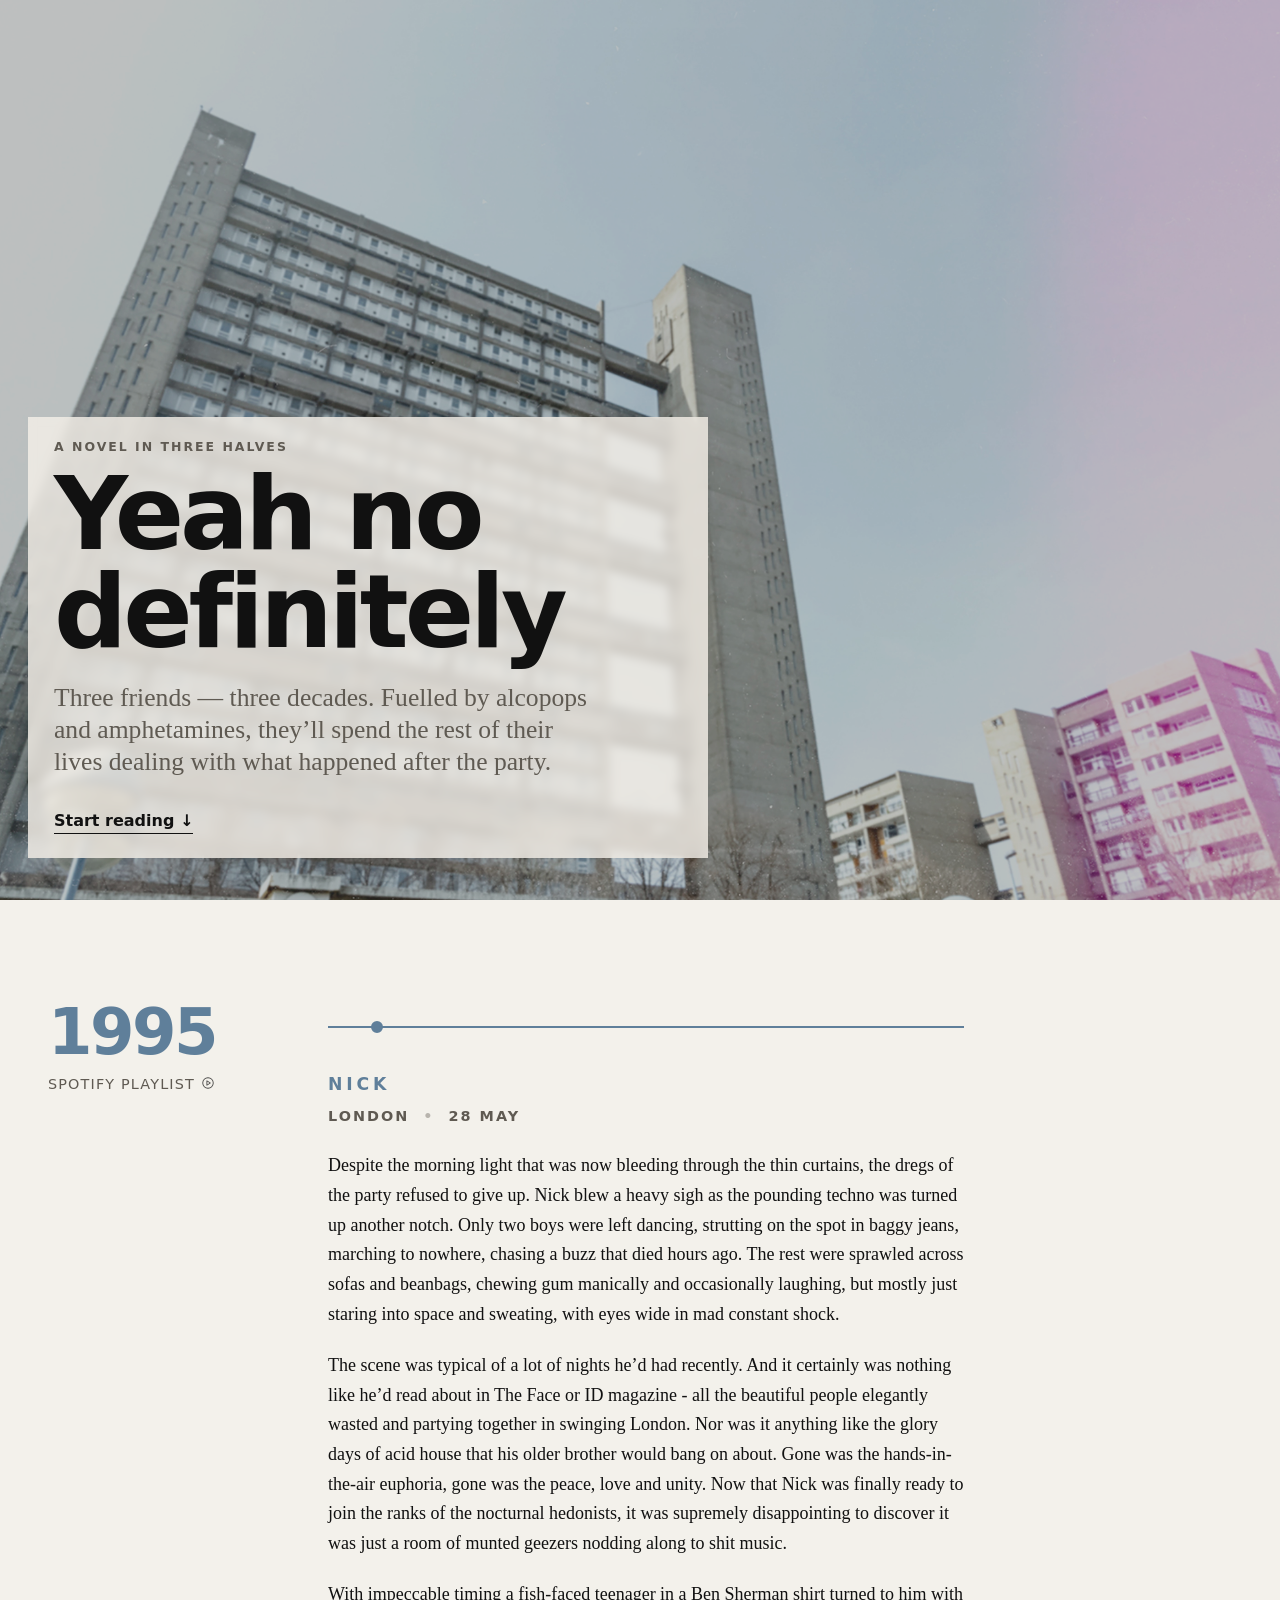
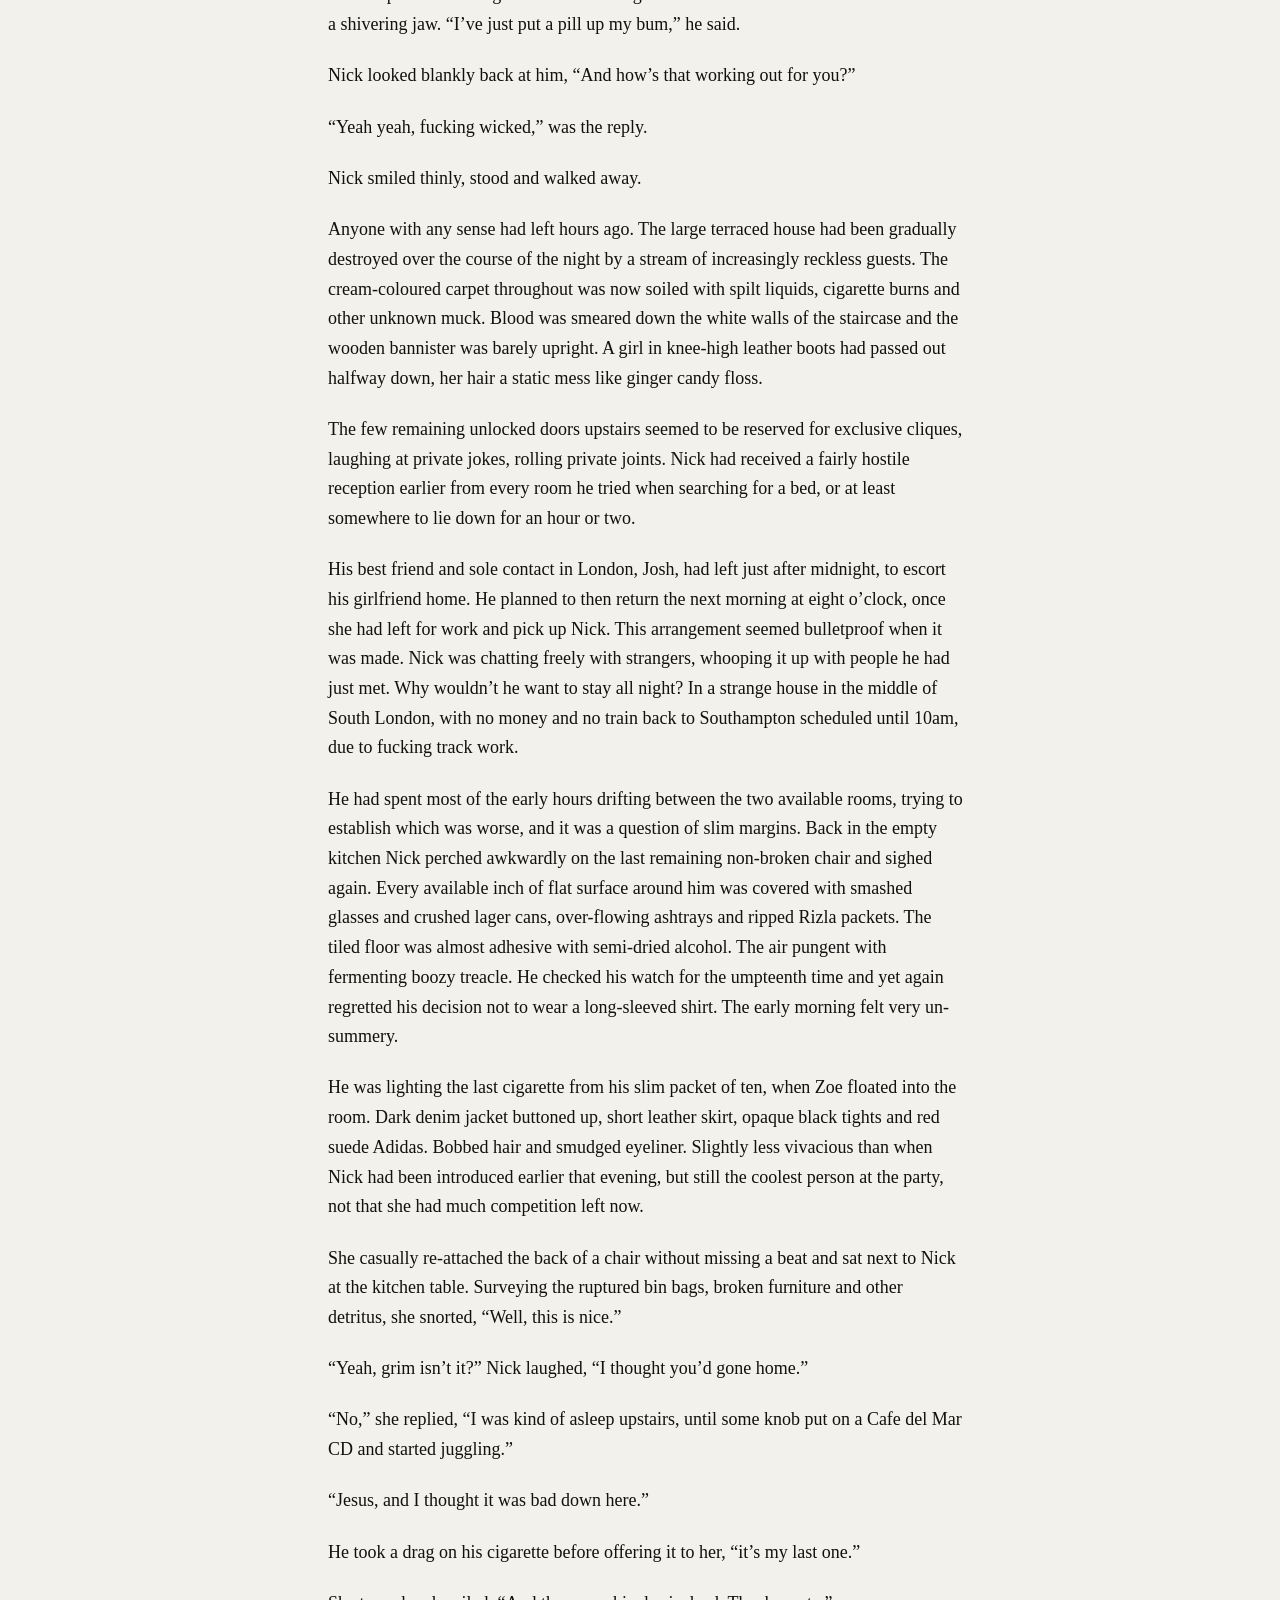
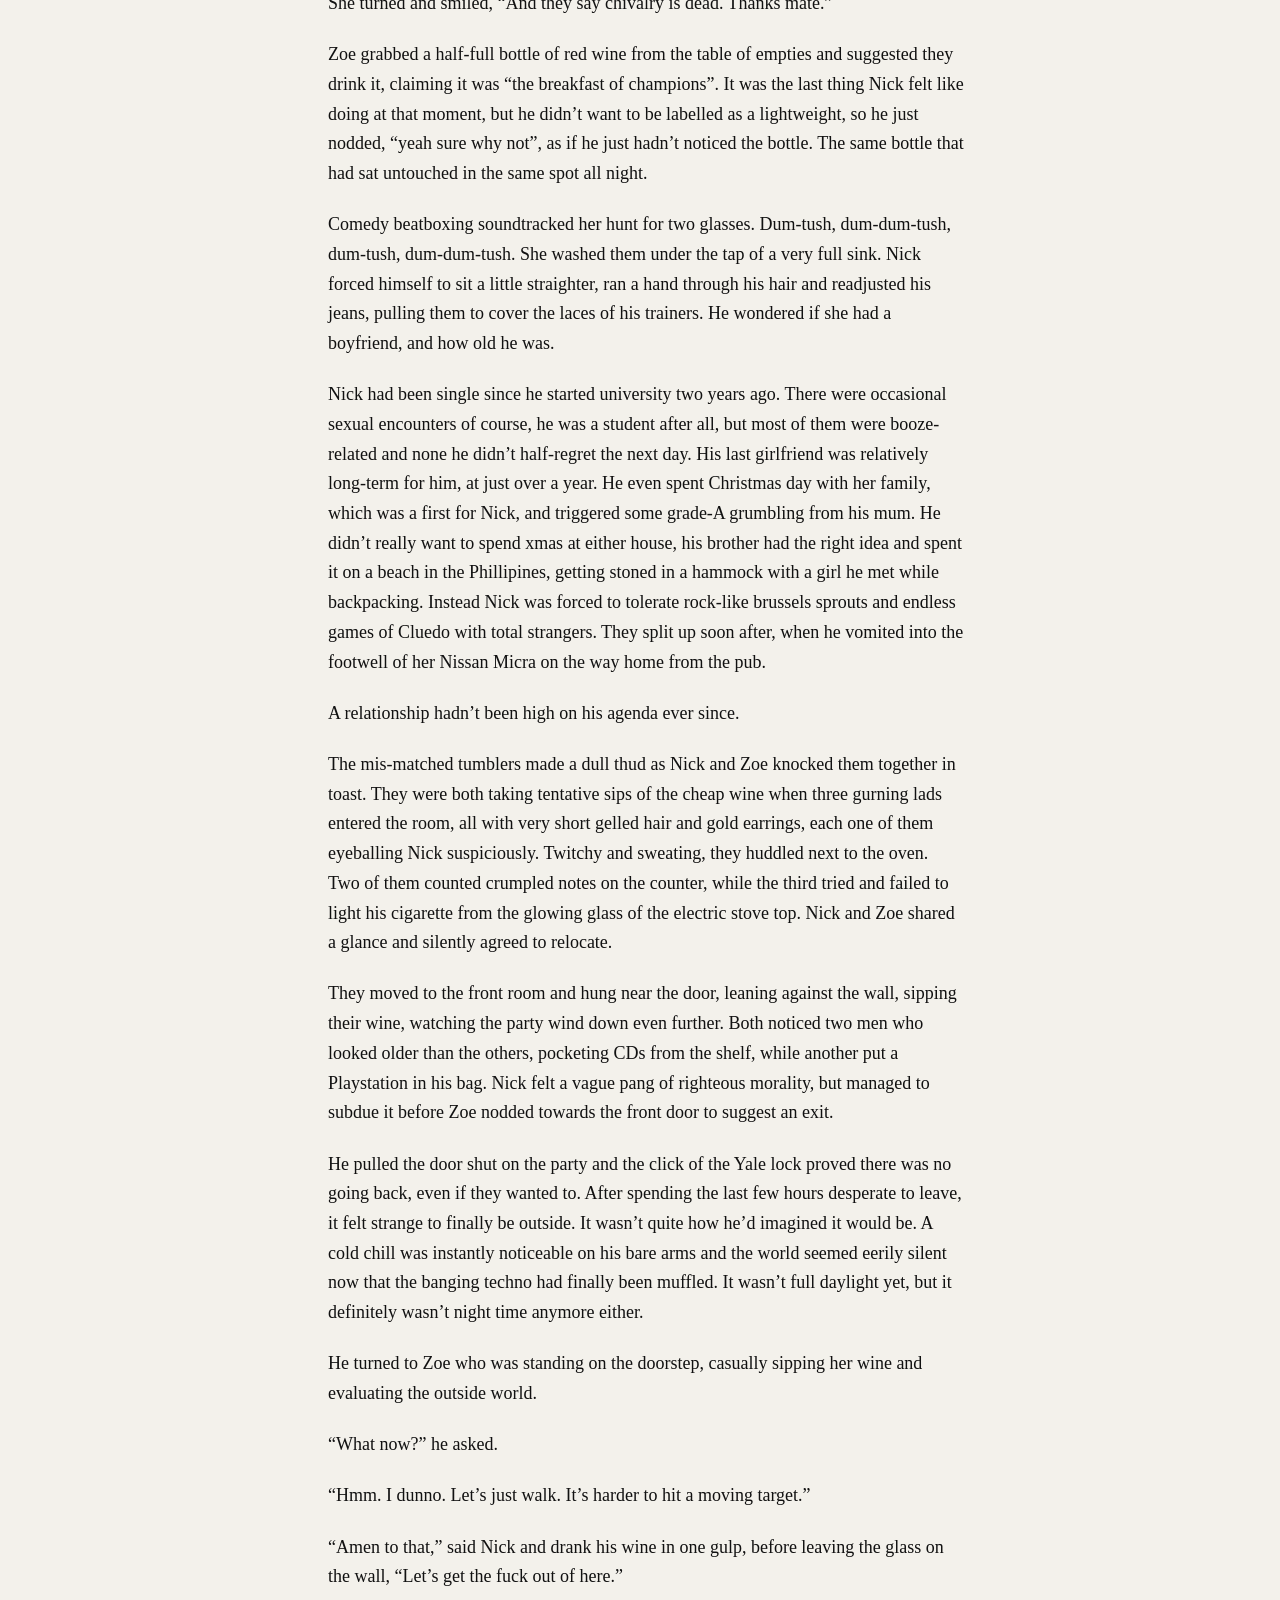
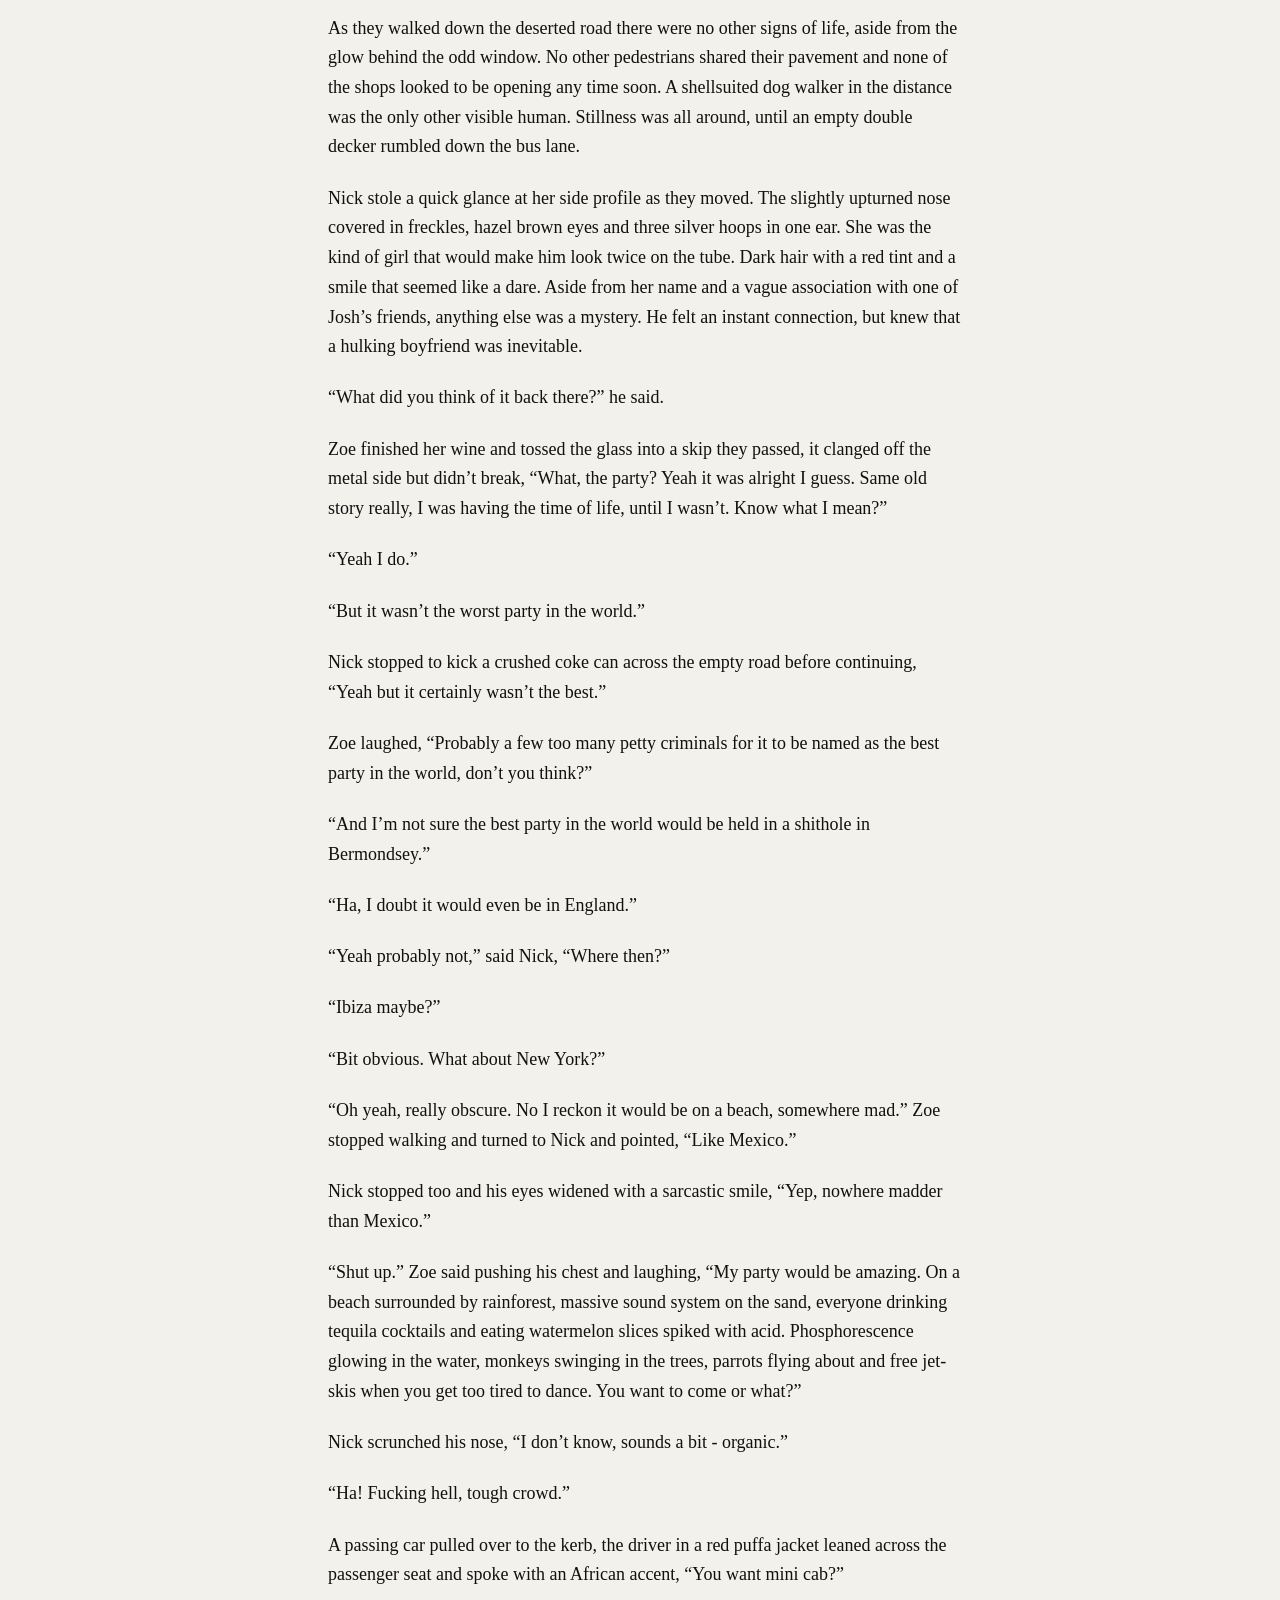
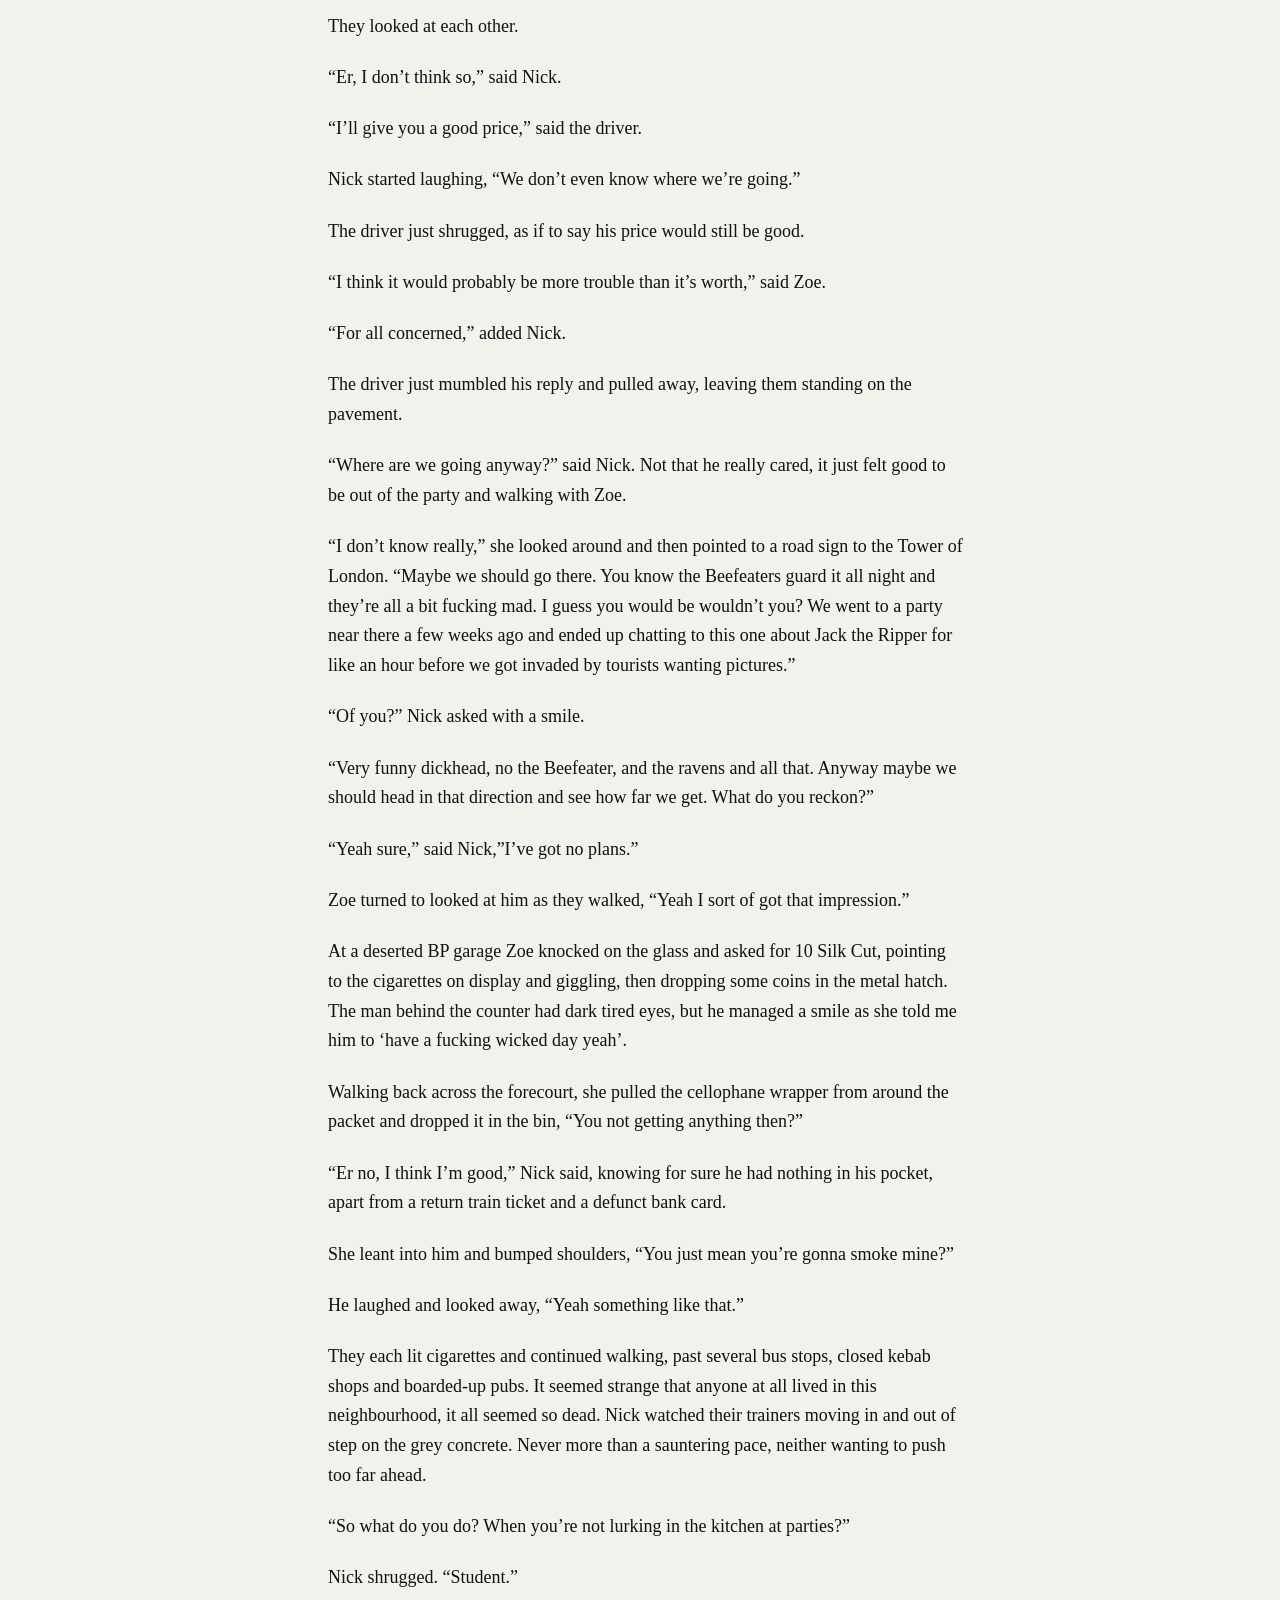
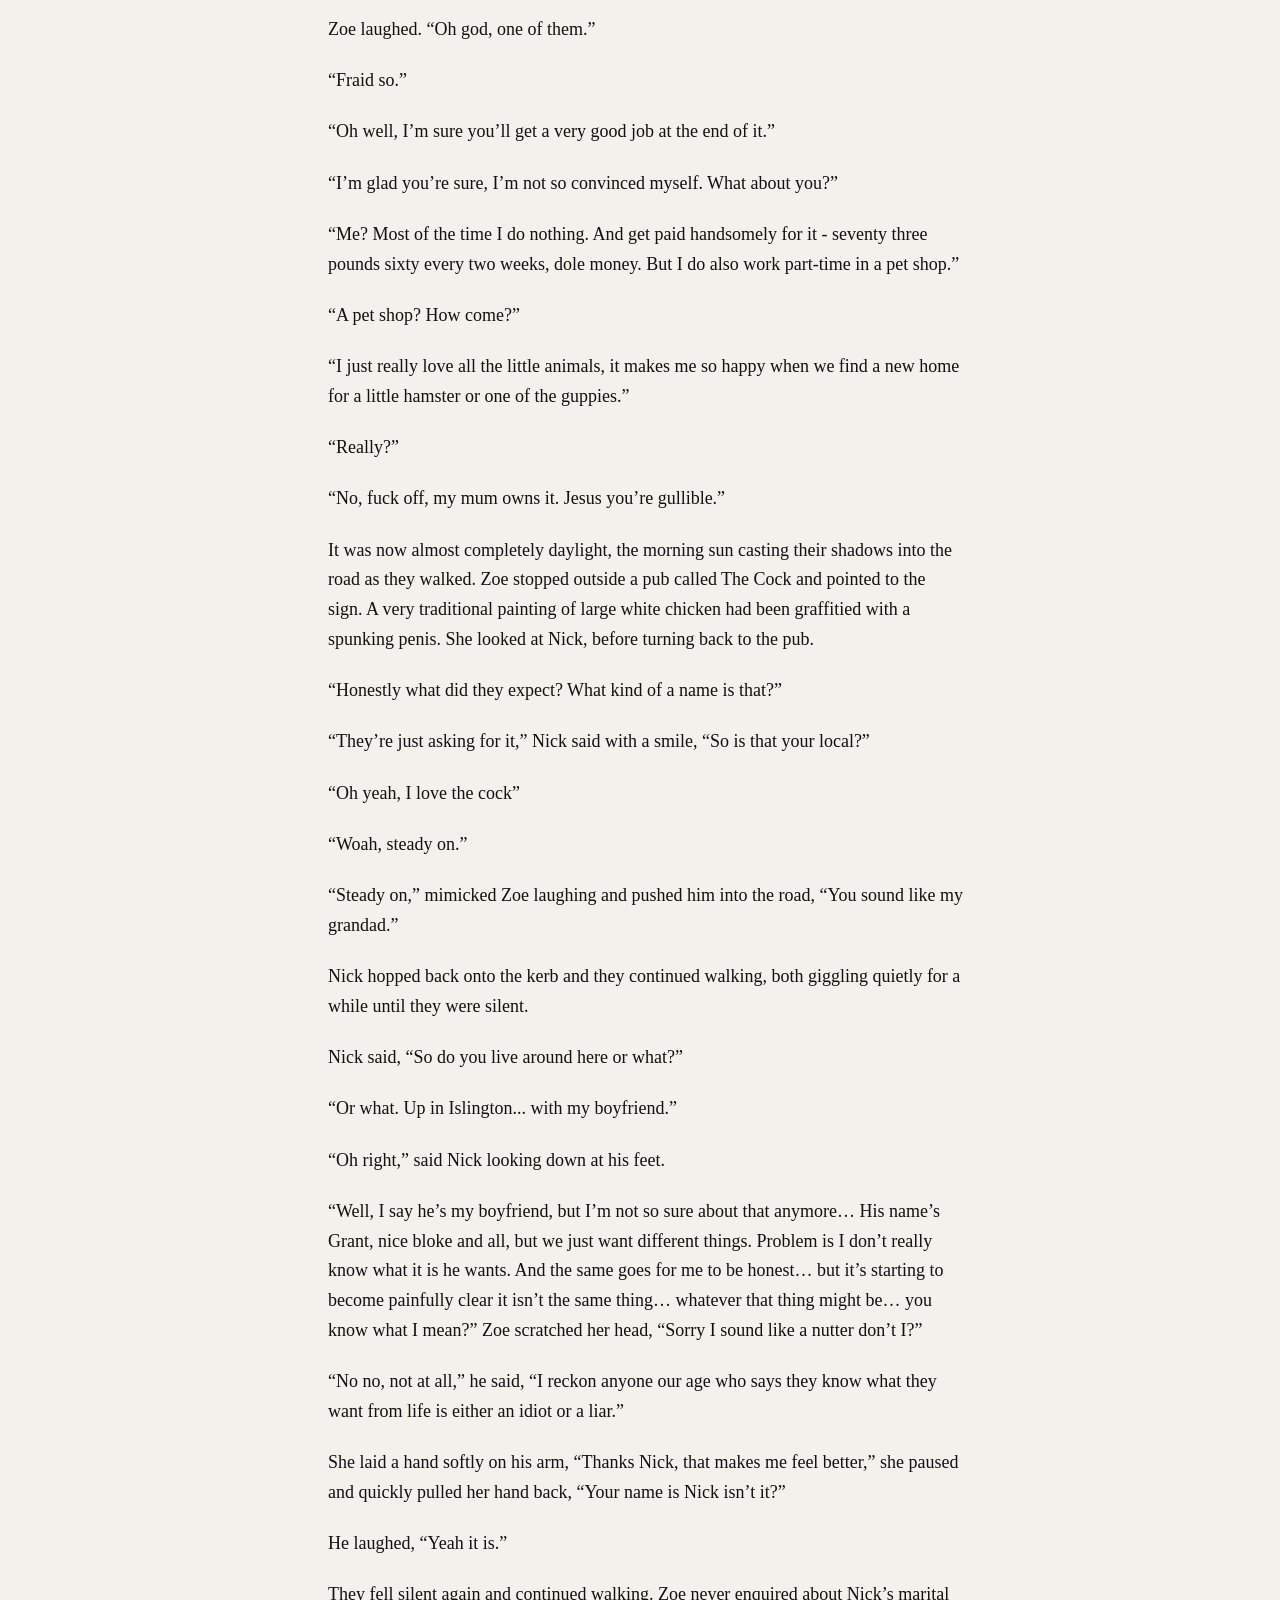
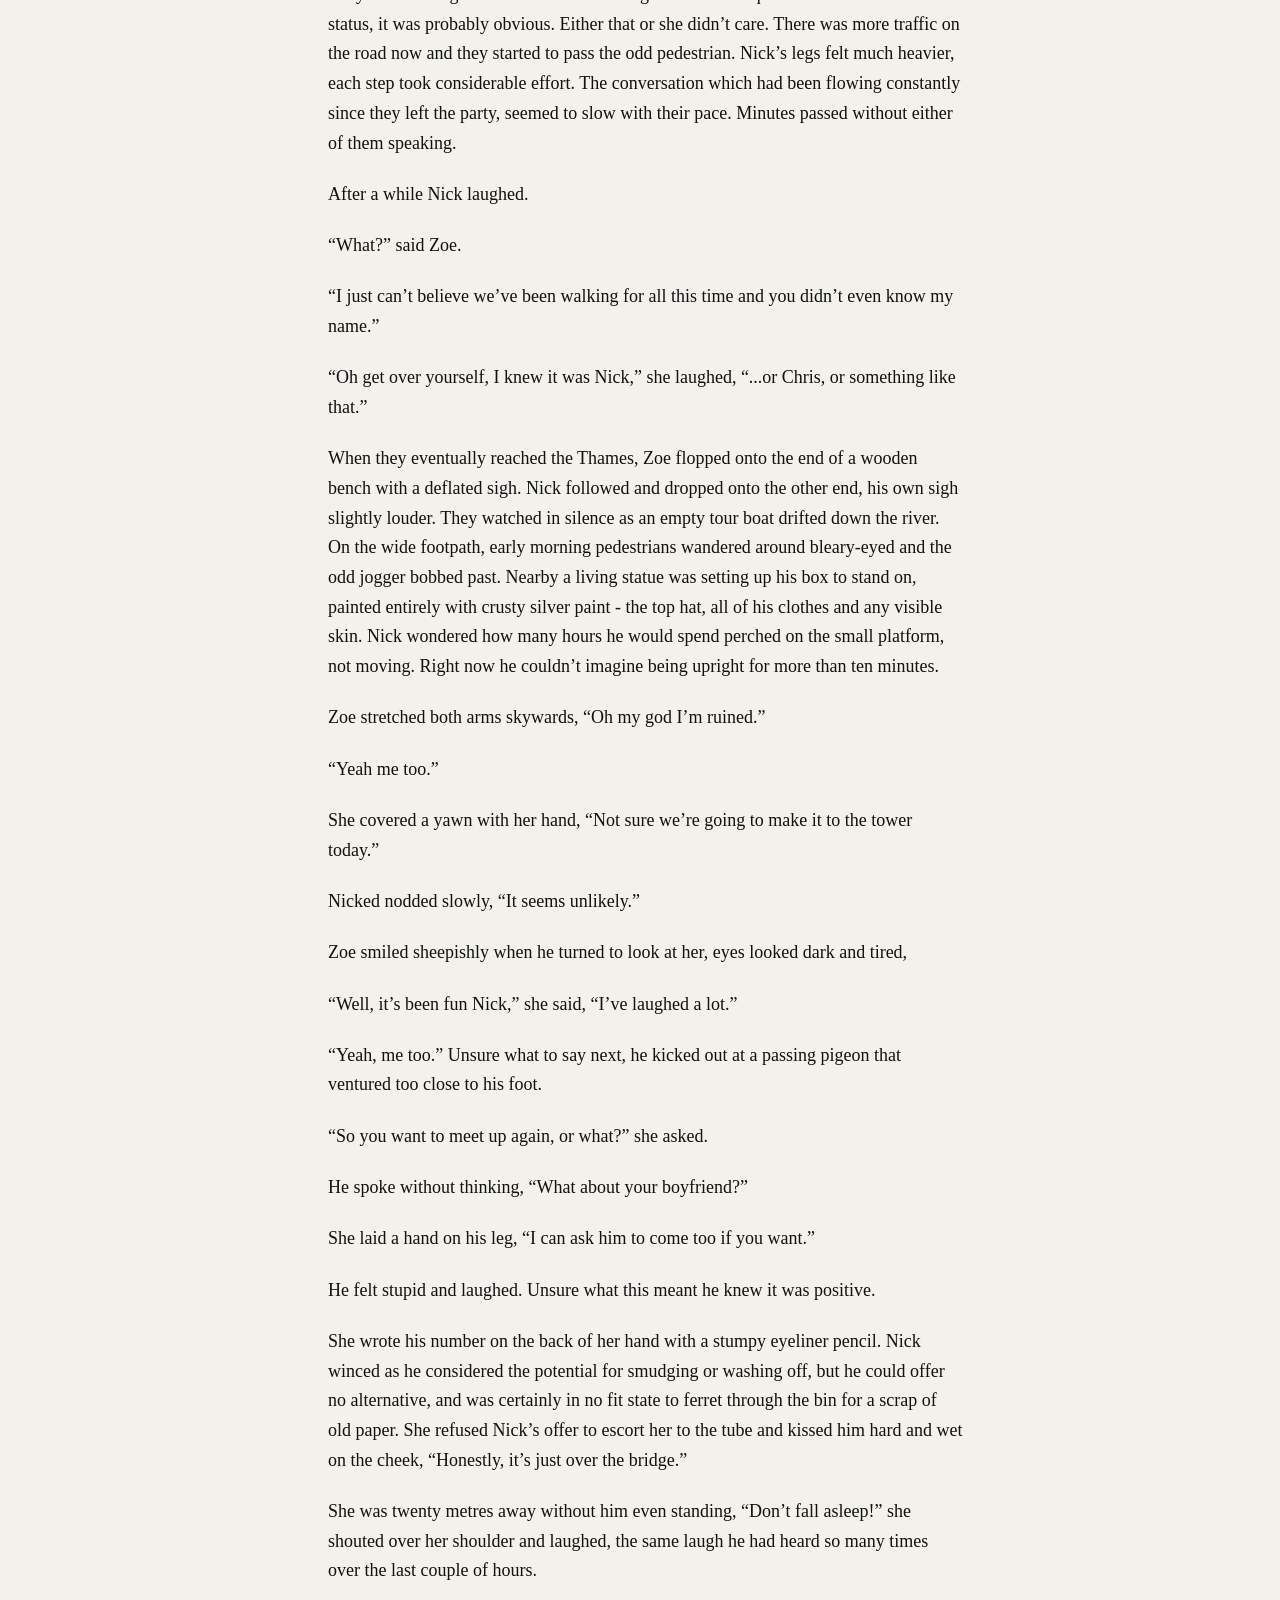
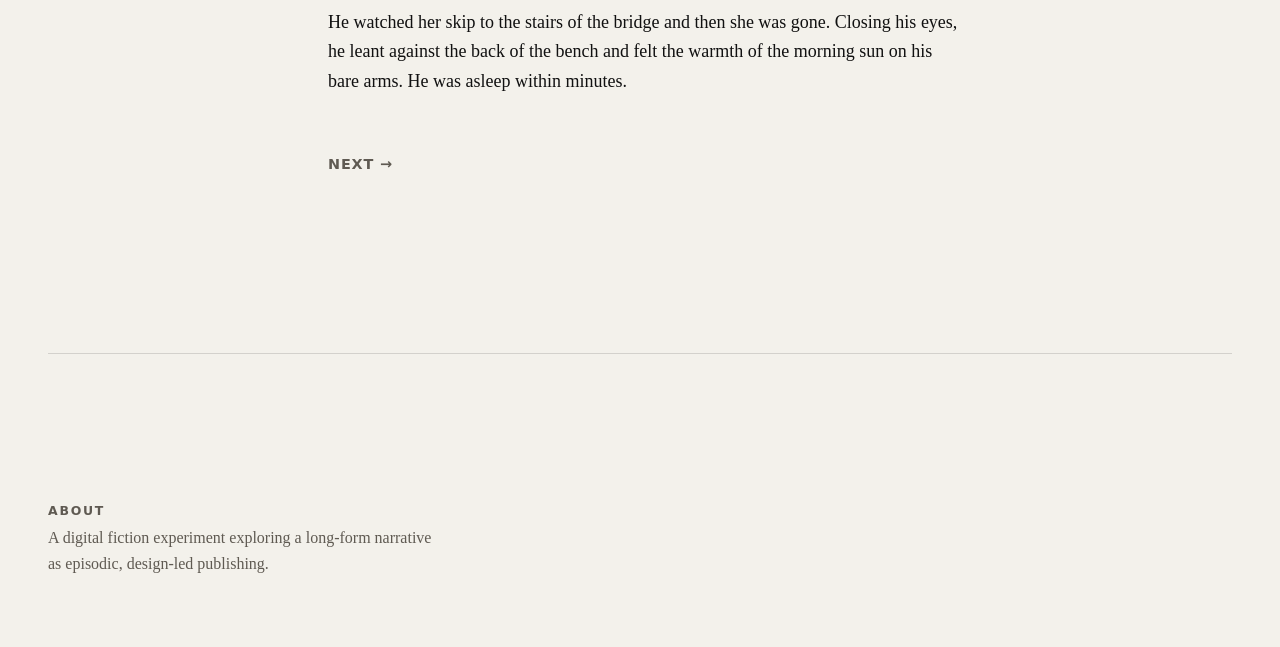
==== index.html @ ae76a10c "Update index.html" ====
<!DOCTYPE html>
<html lang="en">
<head>
  <meta charset="UTF-8" />
  <meta name="viewport" content="width=device-width, initial-scale=1.0" />
  <title>Yeah no definitely</title>
    <link rel="stylesheet" href="style.css" />
</head>
<body class="theme-1995">
  <div class="site-shell">
    <header class="hero" id="top">
      <div class="hero__carousel">
  <img src="images/hero/FLATS2.jpg" class="active" alt="">
  <img src="images/hero/TUBE3.jpg" alt="">
  <img src="images/hero/MORELIGHTS.jpg" alt="">
          <img src="images/hero/BED2.jpg" alt="">

</div>
      <div class="hero__inner">
        <p class="hero__kicker">A novel in three halves</p>
        <h1 class="hero__title">Yeah no definitely</h1>
        <p class="hero__dek">Three friends — three decades. Fuelled by alcopops and amphetamines, they’ll spend the rest of their lives dealing with what happened after the party.</p>
        <a class="hero__link" href="#era-1995">Start reading ↓</a>
      </div>
    </header>


    <main class="issues">
      <section class="issue issue--1995" id="era-1995">
        <div class="issue__grid">
          <aside class="issue__meta">
            <h2 class="issue__year">1995</h2>

            <p class="issue__strap">
  <a href="https://open.spotify.com/playlist/0q5uxYmNlO9vTX4s3EF1dd?si=7f41bb04fda34b18" target="_blank">
    Spotify Playlist <img src="images/play-circle.svg" class="playlist-icon" alt="">
  
      </a>
</p>
          </aside>
          <div class="issue__body">

       
<div class="chapter active" data-character="nick">

  
<div class="chapter-progress">
  <span class="chapter-progress__year">1995</span>

  <div class="chapter-progress__line">
    <button class="progress-dot active read" data-chapter="0" style="left: 7.7%;"></button>
    <button class="progress-dot" data-chapter="1" style="left: 15.4%;"></button>
<button class="progress-dot" data-chapter="2" style="left: 23.1%;"></button>
 <button class="progress-dot" data-chapter="3" style="left: 30.8%;"></button>
 <button class="progress-dot" data-chapter="4" style="left: 38.5%;"></button>
      <button class="progress-dot" data-chapter="5" style="left: 46.2%;"></button>
  <button class="progress-dot" data-chapter="6" style="left: 53.9%;"></button>
  <button class="progress-dot" data-chapter="7" style="left: 61.6%;"></button>
  <button class="progress-dot" data-chapter="8" style="left: 69.3%;"></button>
  <button class="progress-dot" data-chapter="9" style="left: 77%;"></button>
  <button class="progress-dot" data-chapter="10" style="left: 84.7%;"></button>
  <button class="progress-dot" data-chapter="11" style="left: 92.4%;"></button>
  </div>
</div>
    <div class="chapter-meta">
        <div class="chapter-meta__character">NICK</div>

        <div class="chapter-meta__details">
    <span>London</span>
    <span>28 May</span>
            </div>
  </div>
      <p>Despite the morning light that was now bleeding through the thin curtains, the dregs of the party refused to give up. Nick blew a heavy sigh as the pounding techno was turned up another notch. Only two boys were left dancing, strutting on the spot in baggy jeans, marching to nowhere, chasing a buzz that died hours ago. The rest were sprawled across sofas and beanbags, chewing gum manically and occasionally laughing, but mostly just staring into space and sweating, with eyes wide in mad constant shock.</p>

<p>The scene was typical of a lot of nights he’d had recently. And it certainly was nothing like he’d read about in The Face or ID magazine - all the beautiful people elegantly wasted and partying together in swinging London. Nor was it anything like the glory days of acid house that his older brother would bang on about. Gone was the hands-in-the-air euphoria, gone was the peace, love and unity. Now that Nick was finally ready to join the ranks of the nocturnal hedonists, it was supremely disappointing to discover it was just a room of munted geezers nodding along to shit music.</p>

<p>With impeccable timing a fish-faced teenager in a Ben Sherman shirt turned to him with a shivering jaw. “I’ve just put a pill up my bum,” he said.</p>

<p>Nick looked blankly back at him, “And how’s that working out for you?”</p>

<p>“Yeah yeah, fucking wicked,” was the reply.</p>

<p>Nick smiled thinly, stood and walked away.</p>

<p>Anyone with any sense had left hours ago. The large terraced house had been gradually destroyed over the course of the night by a stream of increasingly reckless guests. The cream-coloured carpet throughout was now soiled with spilt liquids, cigarette burns and other unknown muck. Blood was smeared down the white walls of the staircase and the wooden bannister was barely upright. A girl in knee-high leather boots had passed out halfway down, her hair a static mess like ginger candy floss.</p>

<p>The few remaining unlocked doors upstairs seemed to be reserved for exclusive cliques, laughing at private jokes, rolling private joints. Nick had received a fairly hostile reception earlier from every room he tried when searching for a bed, or at least somewhere to lie down for an hour or two.</p>

<p>His best friend and sole contact in London, Josh, had left just after midnight, to escort his girlfriend home. He planned to then return the next morning at eight o’clock, once she had left for work and pick up Nick. This arrangement seemed bulletproof when it was made. Nick was chatting freely with strangers, whooping it up with people he had just met. Why wouldn’t he want to stay all night? In a strange house in the middle of South London, with no money and no train back to Southampton scheduled until 10am, due to fucking track work.</p>

<p>He had spent most of the early hours drifting between the two available rooms, trying to establish which was worse, and it was a question of slim margins. Back in the empty kitchen Nick perched awkwardly on the last remaining non-broken chair and sighed again. Every available inch of flat surface around him was covered with smashed glasses and crushed lager cans, over-flowing ashtrays and ripped Rizla packets. The tiled floor was almost adhesive with semi-dried alcohol. The air pungent with fermenting boozy treacle. He checked his watch for the umpteenth time and yet again regretted his decision not to wear a long-sleeved shirt. The early morning felt very un-summery.</p>

<p>He was lighting the last cigarette from his slim packet of ten, when Zoe floated into the room. Dark denim jacket buttoned up, short leather skirt, opaque black tights and red suede Adidas. Bobbed hair and smudged eyeliner. Slightly less vivacious than when Nick had been introduced earlier that evening, but still the coolest person at the party, not that she had much competition left now.</p>

<p>She casually re-attached the back of a chair without missing a beat and sat next to Nick at the kitchen table. Surveying the ruptured bin bags, broken furniture and other detritus, she snorted, “Well, this is nice.”</p>

<p>“Yeah, grim isn’t it?” Nick laughed, “I thought you’d gone home.”</p>

<p>“No,” she replied, “I was kind of asleep upstairs, until some knob put on a Cafe del Mar CD and started juggling.”</p>

<p>“Jesus, and I thought it was bad down here.”</p>

<p>He took a drag on his cigarette before offering it to her, “it’s my last one.”</p>

<p>She turned and smiled, “And they say chivalry is dead. Thanks mate.”</p>

<p>Zoe grabbed a half-full bottle of red wine from the table of empties and suggested they drink it, claiming it was “the breakfast of champions”. It was the last thing Nick felt like doing at that moment, but he didn’t want to be labelled as a lightweight, so he just nodded, “yeah sure why not”, as if he just hadn’t noticed the bottle. The same bottle that had sat untouched in the same spot all night.</p>

<p>Comedy beatboxing soundtracked her hunt for two glasses. Dum-tush, dum-dum-tush, dum-tush, dum-dum-tush. She washed them under the tap of a very full sink. Nick forced himself to sit a little straighter, ran a hand through his hair and readjusted his jeans, pulling them to cover the laces of his trainers. He wondered if she had a boyfriend, and how old he was.</p>

<p>Nick had been single since he started university two years ago. There were occasional sexual encounters of course, he was a student after all, but most of them were booze-related and none he didn’t half-regret the next day. His last girlfriend was relatively long-term for him, at just over a year. He even spent Christmas day with her family, which was a first for Nick, and triggered some grade-A grumbling from his mum. He didn’t really want to spend xmas at either house, his brother had the right idea and spent it on a beach in the Phillipines, getting stoned in a hammock with a girl he met while backpacking. Instead Nick was forced to tolerate rock-like brussels sprouts and endless games of Cluedo with total strangers. They split up soon after, when he vomited into the footwell of her Nissan Micra on the way home from the pub.</p>

<p>A relationship hadn’t been high on his agenda ever since.</p>

<p>The mis-matched tumblers made a dull thud as Nick and Zoe knocked them together in toast. They were both taking tentative sips of the cheap wine when three gurning lads entered the room, all with very short gelled hair and gold earrings, each one of them eyeballing Nick suspiciously. Twitchy and sweating, they huddled next to the oven. Two of them counted crumpled notes on the counter, while the third tried and failed to light his cigarette from the glowing glass of the electric stove top. Nick and Zoe shared a glance and silently agreed to relocate.</p>

<p>They moved to the front room and hung near the door, leaning against the wall, sipping their wine, watching the party wind down even further. Both noticed two men who looked older than the others, pocketing CDs from the shelf, while another put a Playstation in his bag. Nick felt a vague pang of righteous morality, but managed to subdue it before Zoe nodded towards the front door to suggest an exit.</p>

<p>He pulled the door shut on the party and the click of the Yale lock proved there was no going back, even if they wanted to. After spending the last few hours desperate to leave, it felt strange to finally be outside. It wasn’t quite how he’d imagined it would be. A cold chill was instantly noticeable on his bare arms and the world seemed eerily silent now that the banging techno had finally been muffled. It wasn’t full daylight yet, but it definitely wasn’t night time anymore either.</p>

<p>He turned to Zoe who was standing on the doorstep, casually sipping her wine and evaluating the outside world.</p>

<p>“What now?” he asked.</p>

<p>“Hmm. I dunno. Let’s just walk. It’s harder to hit a moving target.”</p>

<p>“Amen to that,” said Nick and drank his wine in one gulp, before leaving the glass on the wall, “Let’s get the fuck out of here.”</p>

<p>As they walked down the deserted road there were no other signs of life, aside from the glow behind the odd window. No other pedestrians shared their pavement and none of the shops looked to be opening any time soon. A shellsuited dog walker in the distance was the only other visible human. Stillness was all around, until an empty double decker rumbled down the bus lane.</p>

<p>Nick stole a quick glance at her side profile as they moved. The slightly upturned nose covered in freckles, hazel brown eyes and three silver hoops in one ear. She was the kind of girl that would make him look twice on the tube. Dark hair with a red tint and a smile that seemed like a dare. Aside from her name and a vague association with one of Josh’s friends, anything else was a mystery. He felt an instant connection, but knew that a hulking boyfriend was inevitable.</p>

<p>“What did you think of it back there?” he said.</p>

<p>Zoe finished her wine and tossed the glass into a skip they passed, it clanged off the metal side but didn’t break, “What, the party? Yeah it was alright I guess. Same old story really, I was having the time of life, until I wasn’t. Know what I mean?”</p>

<p>“Yeah I do.”</p>

<p>“But it wasn’t the worst party in the world.”</p>

<p>Nick stopped to kick a crushed coke can across the empty road before continuing, “Yeah but it certainly wasn’t the best.”</p>

<p>Zoe laughed, “Probably a few too many petty criminals for it to be named as the best party in the world, don’t you think?”</p>

<p>“And I’m not sure the best party in the world would be held in a shithole in Bermondsey.”</p>

<p>“Ha, I doubt it would even be in England.”</p>

<p>“Yeah probably not,” said Nick, “Where then?”</p>

<p>“Ibiza maybe?”</p>

<p>“Bit obvious. What about New York?”</p>

<p>“Oh yeah, really obscure. No I reckon it would be on a beach, somewhere mad.” Zoe stopped walking and turned to Nick and pointed, “Like Mexico.”</p>

<p>Nick stopped too and his eyes widened with a sarcastic smile, “Yep, nowhere madder than Mexico.”</p>

<p>“Shut up.” Zoe said pushing his chest and laughing, “My party would be amazing. On a beach surrounded by rainforest, massive sound system on the sand, everyone drinking tequila cocktails and eating watermelon slices spiked with acid. Phosphorescence glowing in the water, monkeys swinging in the trees, parrots flying about and free jet-skis when you get too tired to dance. You want to come or what?”</p>

<p>Nick scrunched his nose, “I don’t know, sounds a bit - organic.”</p>

<p>“Ha! Fucking hell, tough crowd.”</p>

<p>A passing car pulled over to the kerb, the driver in a red puffa jacket leaned across the passenger seat and spoke with an African accent, “You want mini cab?”</p>

<p>They looked at each other.</p>

<p>“Er, I don’t think so,” said Nick.</p>

<p>“I’ll give you a good price,” said the driver.</p>

<p>Nick started laughing, “We don’t even know where we’re going.”</p>

<p>The driver just shrugged, as if to say his price would still be good.</p>

<p>“I think it would probably be more trouble than it’s worth,” said Zoe.</p>

<p>“For all concerned,” added Nick.</p>

<p>The driver just mumbled his reply and pulled away, leaving them standing on the pavement.</p>

<p>“Where are we going anyway?” said Nick. Not that he really cared, it just felt good to be out of the party and walking with Zoe.</p>

<p>“I don’t know really,” she looked around and then pointed to a road sign to the Tower of London. “Maybe we should go there. You know the Beefeaters guard it all night and they’re all a bit fucking mad. I guess you would be wouldn’t you? We went to a party near there a few weeks ago and ended up chatting to this one about Jack the Ripper for like an hour before we got invaded by tourists wanting pictures.”</p>

<p>“Of you?” Nick asked with a smile.</p>

<p>“Very funny dickhead, no the Beefeater, and the ravens and all that. Anyway maybe we should head in that direction and see how far we get. What do you reckon?”</p>

<p>“Yeah sure,” said Nick,”I’ve got no plans.”</p>

<p>Zoe turned to looked at him as they walked, “Yeah I sort of got that impression.”</p>

<p>At a deserted BP garage Zoe knocked on the glass and asked for 10 Silk Cut, pointing to the cigarettes on display and giggling, then dropping some coins in the metal hatch. The man behind the counter had dark tired eyes, but he managed a smile as she told me him to ‘have a fucking wicked day yeah’.</p>

<p>Walking back across the forecourt, she pulled the cellophane wrapper from around the packet and dropped it in the bin, “You not getting anything then?”</p>

<p>“Er no, I think I’m good,” Nick said, knowing for sure he had nothing in his pocket, apart from a return train ticket and a defunct bank card.</p>

<p>She leant into him and bumped shoulders, “You just mean you’re gonna smoke mine?”</p>

<p>He laughed and looked away, “Yeah something like that.”</p>

<p>They each lit cigarettes and continued walking, past several bus stops, closed kebab shops and boarded-up pubs. It seemed strange that anyone at all lived in this neighbourhood, it all seemed so dead. Nick watched their trainers moving in and out of step on the grey concrete. Never more than a  sauntering pace, neither wanting to push too far ahead.</p>

<p>“So what do you do? When you’re not lurking in the kitchen at parties?”</p>

<p>Nick shrugged. “Student.”</p>

<p>Zoe laughed. “Oh god, one of them.”</p>

<p>“Fraid so.”</p>

<p>“Oh well, I’m sure you’ll get a very good job at the end of it.”</p>

<p>“I’m glad you’re sure, I’m not so convinced myself. What about you?”</p>

<p>“Me? Most of the time I do nothing. And get paid handsomely for it - seventy three pounds sixty every two weeks, dole money. But I do also work part-time in a pet shop.”</p>

<p>“A pet shop? How come?”</p>

<p>“I just really love all the little animals, it makes me so happy when we find a new home for a little hamster or one of the guppies.”</p>

<p>“Really?”</p>

<p>“No, fuck off, my mum owns it. Jesus you’re gullible.”</p>

<p>It was now almost completely daylight, the morning sun casting their shadows into the road as they walked. Zoe stopped outside a pub called The Cock and pointed to the sign. A very traditional painting of large white chicken had been graffitied with a spunking penis. She looked at Nick, before turning back to the pub.</p>

<p>“Honestly what did they expect? What kind of a name is that?”</p>

<p>“They’re just asking for it,” Nick said with a smile, “So is that your local?”</p>

<p>“Oh yeah, I love the cock”</p>

<p>“Woah, steady on.”</p>

<p>“Steady on,” mimicked Zoe laughing and pushed him into the road, “You sound like my grandad.”</p>

<p>Nick hopped back onto the kerb and they continued walking, both giggling quietly for a while until they were silent.</p>

<p>Nick said, “So do you live around here or what?”</p>

<p>“Or what. Up in Islington... with my boyfriend.”</p>

<p>“Oh right,” said Nick looking down at his feet.</p>

<p>“Well, I say he’s my boyfriend, but I’m not so sure about that anymore… His name’s Grant, nice bloke and all, but we just want different things. Problem is I don’t really know what it is he wants. And the same goes for me to be honest… but it’s starting to become painfully clear it isn’t the same thing… whatever that thing might be… you know what I mean?” Zoe scratched her head, “Sorry I sound like a nutter don’t I?”</p>

<p>“No no, not at all,” he said, “I reckon anyone our age who says they know what they want from life is either an idiot or a liar.”</p>

<p>She laid a hand softly on his arm, “Thanks Nick, that makes me feel better,” she paused and quickly pulled her hand back, “Your name is Nick isn’t it?”</p>

<p>He laughed, “Yeah it is.”</p>

<p>They fell silent again and continued walking. Zoe never enquired about Nick’s marital status, it was probably obvious. Either that or she didn’t care. There was more traffic on the road now and they started to pass the odd pedestrian. Nick’s legs felt much heavier, each step took considerable effort. The conversation which had been flowing constantly since they left the party, seemed to slow with their pace. Minutes passed without either of them speaking.</p>

<p>After a while Nick laughed.</p>

<p>“What?” said Zoe.</p>

<p>“I just can’t believe we’ve been walking for all this time and you didn’t even know my name.”</p>

<p>“Oh get over yourself, I knew it was Nick,” she laughed, “...or Chris, or something like that.”</p>

<p>When they eventually reached the Thames, Zoe flopped onto the end of a wooden bench with a deflated sigh. Nick followed and dropped onto the other end, his own sigh slightly louder. They watched in silence as an empty tour boat drifted down the river. On the wide footpath, early morning pedestrians wandered around bleary-eyed and the odd jogger bobbed past. Nearby a living statue was setting up his box to stand on, painted entirely with crusty silver paint - the top hat, all of his clothes and any visible skin. Nick wondered how many hours he would spend perched on the small platform, not moving. Right now he couldn’t imagine being upright for more than ten minutes.</p>

<p>Zoe stretched both arms skywards, “Oh my god I’m ruined.”</p>

<p>“Yeah me too.”</p>

<p>She covered a yawn with her hand, “Not sure we’re going to make it to the tower today.”</p>

<p>Nicked nodded slowly, “It seems unlikely.”</p>

<p>Zoe smiled sheepishly when he turned to look at her, eyes looked dark and tired,</p>

<p>“Well, it’s been fun Nick,” she said, “I’ve laughed a lot.”</p>

<p>“Yeah, me too.” Unsure what to say next, he kicked out at a passing pigeon that ventured too close to his foot.</p>

<p>“So you want to meet up again, or what?” she asked.</p>

<p>He spoke without thinking, “What about your boyfriend?”</p>

<p>She laid a hand on his leg, “I can ask him to come too if you want.”</p>

<p>He felt stupid and laughed. Unsure what this meant he knew it was positive.</p>

<p>She wrote his number on the back of her hand with a stumpy eyeliner pencil. Nick winced as he considered the potential for smudging or washing off, but he could offer no alternative, and was certainly in no fit state to ferret through the bin for a scrap of old paper. She refused Nick’s offer to escort her to the tube and kissed him hard and wet on the cheek, “Honestly, it’s just over the bridge.”</p>

<p>She was twenty metres away without him even standing, “Don’t fall asleep!” she shouted over her shoulder and laughed, the same laugh he had heard so many times over the last couple of hours.</p>

<p>He watched her skip to the stairs of the bridge and then she was gone. Closing his eyes, he leant against the back of the bench and felt the warmth of the morning sun on his bare arms. He was asleep within minutes.</p>

          <div class="chapter-nav">
  <button class="next">Next →</button>
</div>
       </div>


<div class="chapter"   data-character="zoe">

  
<div class="chapter-progress">
  <span class="chapter-progress__year">1995</span>

  <div class="chapter-progress__line">
<button class="progress-dot read" data-chapter="0" style="left: 7.7%;"></button>
<button class="progress-dot active read" data-chapter="1" style="left: 15.4%;"></button>
                         <button class="progress-dot" data-chapter="2" style="left: 23.1%;"></button>
                     <button class="progress-dot" data-chapter="3" style="left: 30.8%;"></button>
             <button class="progress-dot" data-chapter="4" style="left: 38.5%;"></button>
      <button class="progress-dot" data-chapter="5" style="left: 46.2%;"></button>
  <button class="progress-dot" data-chapter="6" style="left: 53.9%;"></button>
  <button class="progress-dot" data-chapter="7" style="left: 61.6%;"></button>
  <button class="progress-dot" data-chapter="8" style="left: 69.3%;"></button>
  <button class="progress-dot" data-chapter="9" style="left: 77%;"></button>
  <button class="progress-dot" data-chapter="10" style="left: 84.7%;"></button>
  <button class="progress-dot" data-chapter="11" style="left: 92.4%;"></button>
  </div>
</div>
  <div class="chapter-meta">
        <div class="chapter-meta__character">ZOE</div>
        <div class="chapter-meta__details">
      <span>London</span>
  <span>21 July</span>
</div>
    </div>
    <p>Zoe wasn’t quite sure how much black was the conventional standard. This was her first funeral since the two she attended as a child. And she didn’t remember what she had worn to either of those, she probably hadn’t even dressed herself.</p>

<p>In the full length mirror in her bedroom she turned for a profile and then pouted out of habit. Black converse boots, black tights, black skirt, black t-shirt, black cardigan, black scarf, black bangles on her wrist and coincidentally her hair had recently been dyed very dark. She wondered if there was such a thing as overkill.</p>

<p>Once dressed, she ate slowly from a bowl of cornflakes while sitting on the back step, enjoying the last of the late summer sunshine that would soon make way for autumn. She lifted the spoon carefully to her mouth, so as not to spill milky white on herself and dilute the outfit. One of the cats curled next to her, eyes half closed. Zoe stroked the warm fur and tickled behind her ears. Of the four, this ginger cat was her favourite, it was far less needy than the others.</p>

<p>Generally she would class herself as more of a dog person, but they were inside, with her mum Carol, as usual. The two Yorkshire terriers rarely left her mum’s immediate airspace. Endlessly orbiting her feet, jumping and yelping, and only ever really settling once she had taken a seat.</p>

<p>All of the cats and both dogs were inherited from customers at Carol’s pet shop, usually when the owners were moving overseas or getting too old to care for them properly, or getting divorced and moving into a flat, as in the case of the dogs. When each transfer was initially suggested she was adamant that she didn’t need “another blessed mouth to feed”. This stance always softened when preparations were made for the animal to be sent to the RSPCA, until eventually another plastic bowl was added to the others on the kitchen lino.</p>

<p>Zoe was a sporadic member of the workforce at the pet shop. She worked predominantly at the weekend or if her mum was hungover and fancied a day watching TV or sitting in the garden, which happened at least a couple of times a month. The majority of Zoe’s shifts were spent sat on the counter, monitoring the hordes of local school children sticking their fingers through the budgie cages or smudging the glass of the fish tanks with clumsy hands greasy from crisp packets. There were never many actual purchases to put through the till. She was mostly there to answer ridiculous questions, such as ‘do you sell shampoo for chickens?’ or ‘what have you got to stop my dog licking his nuts?. Or once, after a rigid looking rodent had been unwrapped from its tea towel on the shop counter, asked ‘Is this guinea pig dead?’. Zoe had rolled it over with the tip of her pen and then back again before replying, “Well, I’m no vet, but it doesn’t look good.”</p>

<p>It was the only actual job she’d ever had, not counting small-time cannabis transactions or occasional car-boot sales. The casual arrangement in the pet shop suited her lifestyle and the extra money enhanced her unemployment benefit to an amount that was slightly less demoralising. If she ever proposed moving on and finding something more ‘real’, her mum would just offer more hours or increased wages. Even when living away from home she still returned to spend her Saturdays cleaning up canary shit and scooping out the dead guppies with the little net.</p>

<p>She had been counting the day’s meagre takings late one afternoon before Christmas when Grant’s forceful shove of the door made the ancient bell jangle loudly. Zoe was about to tell the new customer that they would be closing soon, but looking up from the till she merely smiled and asked how she could help.</p>

<p>He prowled around the shop, whistling a nothing tune as he peered into the various cages and tanks. A red puffa jacket, unzipped to reveal a white v-neck t-shirt. Despite the padding of his coat it was clear he spent a lot of time in the gym. His brown hair was pulled back into a small tuft of ponytail and a silver stud pierced one ear. A leather wallet in one hand, car keys dangling from another, like he was too busy for pockets.</p>

<p>She knew he was older, his cocksure confidence suggested an age above her peer group. Most of the boys she spent time with were socially retarded, okay at rolling joints and playing Nintendo, but not much more.</p>

<p>He explained how his grandmother lived nearby and he had been sent to find millet for the budgie. Such a simple transaction could have been concluded within a few minutes, but his initial enquiry was extended to include the shop’s history and the hamsters’ names, before moving on to Zoe’s name and a bit about her. She left thirty minutes later than normal that day, after writing her home phone number on a brown paper bag.</p>

<p>“In case I need some more millet,” he said with a wink that was almost offensive.</p>

<p>It wasn’t a surprise when he called the following night. Her mum had passed the phone with a shrug and she instantly recognised the male voice.</p>

<p>“Alright Zo.”</p>

<p>“Zo?” she said with a laugh, “no-one calls me Zo.”</p>

<p>“Sorry, what would you prefer? What about Miss… er whatever?”</p>

<p>“I actually quite like Miss Whatever, but Zoe is fine.”</p>
<p>She heard him chuckle softly before trying again, “OK Zoe, do you fancy going out for a drink this week?”</p>

<p>He suggested a bar in Camden and asked if she’d heard of it, like it was some kind of test. She told him it was a new one to her.</p>

<p>“It’s a new one to everybody,” he said proudly, “it’s only been open a few weeks.”</p>

<p>“Well, how exciting,” she replied dryly, but agreed to meet him anyway. She wasn’t sure exactly why.</p>

<p>Even at that early stage in the relationship, the conversation felt unnatural. During her first three vodka and cokes Grant sat back barely speaking, just listening, smiling like he was watching a show, each anecdote a performance. She thought perhaps her voice was louder than his usual girlfriends, her speech more peppered with fucks and shits. When she referred to someone as an old cunt, he actually winced. And yet he did however seem fascinated by her, whether she ought to be flattered was unclear.</p>

<p>When he finally spoke about himself, she discovered that he was six years older and had his shit significantly more together than she did. He was a graduate and a teacher and volunteered at the local YMCA, helping with basic literacy skills. Community work he had done for years, but so virtuous, she actually thought he was joking when it was first mentioned.</p>

<p>As the empty glasses crowded their table, the tension softened and Zoe started to find him quite funny. Yet she was still mildly surprised when Grant asked about her plans for the next few days.</p>

<p>They saw each other almost every other night for the next couple of weeks. Drinking a lot with his friends, going to Greek restaurants and dinner parties where all the food was vegetarian. Talking about new Labour and Tony Blair, Frida Kahlo and South American travel, novels that she had never heard of.</p>

<p>She never officially moved in, it was more of a gradual migration of her clothes than a relationship milestone. She would bring a bag and leave it, which slowly turned one of his chairs into a clothing mountain, until he suggested she fill one of the drawers and take a few hangers.</p>

<p>His two-bed apartment in Islington was all wooden floors and clip-framed art prints. CD towers and fitted blinds. There was a large ceramic Buddha head in the bathroom.</p>

<p>The neighbourhood too was bourgeois hell and very different to her own postcode. She hated herself for loving it so much. Drinking gin and tonics in esoteric bars with one word names like Room or Dusk. And milky coffees served in tall glasses with saucers, in cafes with malformed sugar cubes. If only her relationship with Grant was as exciting.</p>

<p>They shared a relatively harmonious five months together. A weekend in Amsterdam was a notable high point, the photographs pinned on the kitchen cork board provided the evidence. Despite any problems in their immediate daily routine - the petty domestic arguments, the fist-biting irritation - a quick glance at the pictures of their happy wasted faces eased any doubts Zoe had.</p>

<p>She never felt that they fitted together perfectly, like she’d hoped to with a boyfriend. Zoe loved the idea of him and the sense of security and stability he offered, but even during the so-called honeymoon period it still felt like a mis-match. Their worldviews overlapped on certain fundamental topics, like opposing the death penalty and hating the Tory party, but he was so much more impassioned and intense than her, she felt at odds with him still.</p>

<p>Besides, Zoe knew that he was still in love with his ex-girlfriend, a Spanish law student and part-time masseuse called Isabelle, or Izzy. She treated their flat like a second home and ignored all conventional parameters of personal space. Zoe knew that it was only a matter of time before she found a stray long hair on the pillow, or some other corny telltale sign of infidelity.</p>

<p>The night Zoe met Nick at the party in South London, she knew it was over with Grant. It had been at the beginning of the summer, some time in June. Close to the longest day and a few weeks before Glastonbury. It was after eight o’clock, but still as light as the afternoon. She had returned from a shift at the pet shop, to find Grant and Izzy smoking weed on the balcony, they appeared to have been there for a few hours.</p>

<p>Nothing had changed with her itinerary to suggest missing the party, but now Grant was too stoned and wanted to phone a takeaway instead.</p>

<p>Zoe lost it, “This is bullshit, all of this. Not what I signed up for at all.”</p>

<p>“Oh yeah, just what did you sign up for?” asked Grant rubbing his eyes.</p>

<p>Zoe took a bottle of beer from the fridge and opened it.</p>

<p>“I think I should go,” said Izzy poking her head around the door frame in a rare moment of self-awareness.</p>

<p>“No Izzy,” said Grant, “you don’t need to go anywhere.”</p>

<p>“Oh yeah Izzy,” said Zoe shouting into the still-open fridge, “you stay as long as you fucking want.”</p>

<p>The argument was a well-trodden path, with all the usual touch-points: Izzy, money, Zoe’s unemployment and lack of ambition, versus Grant’s arrogance and the way he claimed to be so laid back, but was in actual fact really really fucking uptight!</p>

<p>“Yeah you keep saying that, just because I’m a bit more sorted than the wankers you normally knock about with,” Grant was shouting, now a vicious finger jabbing towards Zoe’s face, “You always say the money has nothing to do with it, but I know you wouldn’t be here without the car, the flat. If you didn’t still live with your mum you probably would have never moved in. You’re full of shit.”</p>

<p>Zoe slammed the door behind her without responding and walked to Angel tube without once lifting her head. On the Southbound Northern Line, she ignored the Saturday night hubbub all around her within the carriage and stared intently at the reflection in the dark windows opposite. Arms folded, eyes dead, lips tightly thin and unsmiling. She was grateful when the shaky image of her face was interrupted by billboards and station platforms as they rattled down the ageing track. She couldn’t wait to get to the party and get wasted.</p>
          <div class="chapter-nav">
              <button class="prev">← Previous</button>
  <button class="next">Next →</button>
</div>
       </div>


<div class="chapter" data-character="josh">
<div class="chapter-progress">
  <span class="chapter-progress__year">1995</span>

  <div class="chapter-progress__line">
<button class="progress-dot read" data-chapter="0" style="left: 7.7%;"></button>
<button class="progress-dot read" data-chapter="1" style="left: 15.4%;"></button>
<button class="progress-dot active read" data-chapter="2" style="left: 23.1%;"></button>
                 <button class="progress-dot" data-chapter="3" style="left: 30.8%;"></button>
             <button class="progress-dot" data-chapter="4" style="left: 38.5%;"></button>
      <button class="progress-dot" data-chapter="5" style="left: 46.2%;"></button>
  <button class="progress-dot" data-chapter="6" style="left: 53.9%;"></button>
  <button class="progress-dot" data-chapter="7" style="left: 61.6%;"></button>
  <button class="progress-dot" data-chapter="8" style="left: 69.3%;"></button>
  <button class="progress-dot" data-chapter="9" style="left: 77%;"></button>
  <button class="progress-dot" data-chapter="10" style="left: 84.7%;"></button>
  <button class="progress-dot" data-chapter="11" style="left: 92.4%;"></button>
  </div>
</div>
  
      <div class="chapter-meta">
        <div class="chapter-meta__character">JOSH</div>
        <div class="chapter-meta__details">
  <span>New York</span>
  <span>18 Aug</span>
</div>
</div>
<p>Josh took long strides on the sidewalk just to keep moving, his pacing had become almost therapeutic. The wide pavements of midtown Manhattan were only moderately busy, with dog-walkers and a few other tourists.</p>

<p>Strange how his fascination with the alien city had been superseded within just a couple of days, his thoughts now consumed by more personal concerns. No longer stopping to stare up towards the skyscrapers or taking photos of yellow cab traffic jams with his disposable camera. These things felt suddenly commonplace now that he had a role in the city, rather than just another aimless tourist. Watching one step and then another, he wondered if he was mentally prepared for his first ever business meeting and how many people would be seated around the boardroom table and whether it was a problem that he didn’t have a tie, or even a shirt.</p>

<p>Looking up, the painted lettering on a shopfront window seemed familiar, then he recognised the cigar shop nextdoor that he had bought an ‘I heart NY’ lighter from the day before. The hook-nosed middle-eastern guy who had served him was now sat outside on a milk crate, smoking a cigarette, rolling the filter between finger and thumb as if inspecting his own product. Next to that were a few steps that led down to the basement bar he had been at the previous night, the double doors were propped open with metal beer kegs. He peered in and heard music, Let It Be by The Beatles was softly playing, which seemed like a good omen so he went inside.</p>

<p>Within the large bar he could only see two other punters. A young couple, maybe honeymooners, both sitting on one side of a dimly-lit booth, each with a bloody mary, circling things in a copy of Time Out magazine. The lingering smell of stale smoke and the number of empty seats suggested it was never usually this quiet and probably wouldn’t be for long.</p>

<p>As he went to order, the girl behind the bar turned to face him, he recognised her instantly from the previous night. No Ramones t-shirt today, just a striped singlet. A thin tattoo wrapped around the top of her arm. Her red hair now tied up, exposing a gold chain with a small crucifix. In daylight her nose was dotted with freckles, her eyes now without make up and tired.</p>

<p>She smiled and seemed pleased to see him, “Hey man! You were in last night, right?”</p>

<p>He slid onto one of the cushioned leather bar stools and returned her smile, “Yeah.”</p>

<p>She held up an empty beer glass, “Hair of the dog that bit ya?”</p>

<p>He smiled again, “A beer would be good, thanks.”</p>

<p>She poured the drink and set it on a coaster. “There you go, man.”</p>

<p>“Cheers,” he said taking a sip, then wiping the cold froth from his lip, “so you’re working again?”</p>

<p>She laughed and looked around to check no-one else could hear, she spoke quietly as if to a co-conspirator, “Fuck it man, they give me the shifts, I’ll work them. I’d rather get paid for feeling like shit here, than sit at home feeling like shit. You know what I mean?”</p>

<p>She flipped the top on a bottle of Diet Coke and leaned back against the till, “So what’s your story? You on holiday or something?”</p>

<p>“Yeah, I guess I am.”</p>

<p>She took a sip, “You guess?”</p>

<p>He laughed, “No no, I am on holiday.”</p>

<p>“You sure about that?”</p>

<p>Josh smiled, “Not really, to be honest.”</p>

<p>He watched as she stacked some glasses onto a shelf above the bar and listened while she outlined her plans to travel to the UK and Europe, once she’d saved enough money. Which she didn’t think would be too long, she said he’d be amazed at what she made in tips. The honeymooners from the booth finished their drinks and paid up, leaving a twenty dollar tip, she held it up to Josh, “See what I mean?” she said, “I fucking told you, man.”</p>

<p>Josh drank another beer and smoked. She would sneak drags of his cigarette before returning it to the ashtray with a wink. Smoking behind the bar was strictly forbidden, despite no other staff visible on the premises. Eventually she told him her name, Lucy and he told her his. She said she finished in a couple of hours if he wanted to hang out. “Fuck it man, we could go to a different bar, where I can actually smoke without getting busted.”</p>

<p>Josh said sure, and that he could use the company, which was partially true. It was nice to talk to someone. He felt he’d been alone for a long time. The last person he had spoken to was Nick in London, but that was 36 long hours ago, or maybe it was 48, the time difference was disorientating. Lucy said she’d be in the diner over the street at three o’clock, that’s where she always went for something to eat when her shift had finished. He said he’d be there and he really did want to, but the nagging thought of his prior arrangement made his words sound less certain than he’d hoped. When she smiled and said see you later then, there was something in her eye that suggested she knew he wouldn’t show.</p>

<p>He went back to the hotel and showered, then got stuck watching Beavis and Butt-head on MTV for over an hour. Killing time and avoiding any serious thought. The only shirt in his bag with collars was a fake Ralph Lauren black polo shirt he’d bought from Chapel Lane market, it would have to do. He was still unsure if he was dressing for a date or an interview, either way he felt collars were essential. He’d only just met Lucy but he did want to meet her, she was fun and hot and the kind of girl he’d love to hang out in New York with, but there was that other thing he could do. And probably should do. That other thing that still seemed completely insane. In the lift to the lobby he took the printed email from his pocket and read it again from the start.</p>

<p>The streets were busier now, he was surrounded by people as he moved past the bar. He checked his watch and it was just after three. The diner was over the road, he glanced across and instantly saw her sitting at the counter with her back to the window. The recognisable blue and green stripes of her singlet, her red hair, the colours were unavoidable. And yet his pace only slowed, he didn’t stop.</p>

<p>Without acknowledging that an actual decision had been made, he continued walking. Even in that brief moment he knew it was a critical point on his personal timeline. A large part of him wanted to cross the road and slide up onto the barstool next to Lucy and concede to a drunken afternoon. He knew that’s what Nick would have done. In times like these he was unsure if the pragmatism inherited from his father was a blessing or a curse. There was already a growing sense of regret from missing his meeting with Lucy, but he knew it was minor compared with the regret he would feel if his decision was reversed. Maybe this made him ruthless, mercenary, a bastard. He couldn’t dwell on it, he kept walking.</p>

<p>After two blocks and a safe distance between him and the diner, he stopped to check the map, to see how far he would be walking. For a mathematical brain like Josh’s the numbered streets of Manhattan in their right-angled blocks were logical and somehow calming. Despite never getting lost in London, he found the mis-match buildings and the winding lanes, all such a mess. A fascinating historic mess, but still a mess. His strides became long and purposeful as he progressed through the ascending numbered streets. He calculated his ETA easily. Sixteen blocks, at approximately two minutes a block, it just made everything so much easier.</p>

<p>When he reached the building on 61st and 3rd, it was smaller than he expected, in his head it was a towering mirrored monster. By New York standards it was quite modest, only eight stories.</p>

<p>The security guard nodded at him from behind his desk.</p>

<p>“Good afternoon sir, can I help you?”</p>

<p>“Just up to see Symtech Industries,” he said as if he had been there a thousand times.</p>

<p>“OK then sir, you have a good day.”</p>

<p>His scruffy Adidas shelltoes squeaked as he crossed the shiny lobby, gleaming cream tiles paved the way to the double gold escalators. A small plaque between them listed the other companies in the building, Symtech occupied the seventh floor.</p>

<p>Inside the lift he looked into the mirror and stared into his own eyes. He looked scared, like a child. He relaxed his shoulders and tried to broaden his chest.</p>

<p>“It’s all OK,” he said to his reflection while straightening his collars, “Not a big deal.”</p>

<p>A perky ding announced his arrival and the lift doors opened into a large waiting room. Two flat screen monitors facing outward displayed scrolling numbers that could have been stock prices, he didn’t know, they reminded him of cascading binary code. There was a single red sofa and some futuristic light fittings that dangled from the ceiling on red cable. Everything else was white.</p>

<p>Behind the reception desk, a young woman offered a smile that was both welcoming and curious. Her dark black hair was tied up into a sculptured pile of curls, her large gold hoop earrings hung down to touch the wide collars of her bright white shirt.</p>

<p>She tilted her head slightly to the side, “Hello, can I help you?”</p>

<p>“Yeah, hi, I kind of have a meeting,” he pulled the printed email from his pocket, unfolded it and read the name from it, “with Andrew Pullman.”</p>

<p>She looked confused for a moment, “I think Mr Pullman works out of our London office, so...”</p>

<p>“Yeah, he told me to like... come here?” the upward inflection creating an uncertain question.</p>

<p>She paused before replying, “OK, can you give me a second? Please take a seat. Sorry what was your name again?”</p>

<p>“Josh,” he said sitting, “Josh Clements.”</p>

<p>As she disappeared, he watched the monitors, but the falling numbers meant nothing. He had never seen flat screen monitors before, only read about them in computer magazines. Maybe the numbers were just an aesthetic display or maybe they were hooked to the server or something. It was confusing and he already felt out of his depth.</p>

<p>When the receptionist returned, her smile was noticeably wider than before.</p>

<p>“Mr Clements, won’t you please come through to the boardroom, we have Mr Pullman on the video conference phone,” she opened one arm to indicate the way, “can I get you some coffee?”</p>

<div class="chapter-nav">
    <button class="prev">← Previous</button>
  <button class="next">Next →</button>
</div>
</div>
  <div class="chapter" data-character="nick">

<div class="chapter-progress">
  <span class="chapter-progress__year">1995</span>
  <div class="chapter-progress__line">
    <button class="progress-dot read" data-chapter="0" style="left: 7.7%;"></button>
    <button class="progress-dot read" data-chapter="1" style="left: 15.4%;"></button>
    <button class="progress-dot read" data-chapter="2" style="left: 23.1%;"></button>
    <button class="progress-dot active read" data-chapter="3" style="left: 30.8%;"></button>
          <button class="progress-dot" data-chapter="4" style="left: 38.5%;"></button>
      <button class="progress-dot" data-chapter="5" style="left: 46.2%;"></button>
  <button class="progress-dot" data-chapter="6" style="left: 53.9%;"></button>
  <button class="progress-dot" data-chapter="7" style="left: 61.6%;"></button>
  <button class="progress-dot" data-chapter="8" style="left: 69.3%;"></button>
  <button class="progress-dot" data-chapter="9" style="left: 77%;"></button>
  <button class="progress-dot" data-chapter="10" style="left: 84.7%;"></button>
  <button class="progress-dot" data-chapter="11" style="left: 92.4%;"></button>
  </div>
</div>

      <div class="chapter-meta">
        <div class="chapter-meta__character">NICK</div>
        <div class="chapter-meta__details">
       <span>London</span>
  <span>28 May</span>
  </div>
  </div>
  <p>Nick woke after a couple of hours asleep on the bench and South Bank had become a hectic blur of foot traffic. Snap-happy tourists, gangs of shouting kids and young couples. So many people buzzing around and all eyes seemed to be on him. Like a fox stranded on the high street at dawn, Nick had stayed out too long.</p>

<p>To his left a fat man now sat, slurping the end of his large MacDonalds drink through a straw. Nick sat up straighter and cracked his shoulder blades together, every muscle in his back ached and his legs felt like lead. He coughed and tried to swallow the golf ball stuck in his throat. He would do anything for a cold can of coke and some painkillers. Pushing up slowly from the bench, he started the slow walk to the tube station.</p>

<p>So many times recently, the morning-after made him thoroughly regret the night-before, but today was different. Despite the nausea, low-level paranoia and the looming prospect of a long trip home - the lingering feeling was still strangely positive. Thoughts of Zoe calmed his jangled state. The small chance of seeing her again, formed a protective barrier to the horrors of the day.</p>

<p>What kind of future they might have together was uncertain. She may never phone, or their next meeting - if it happened - might be a disaster, or she might remember that she already has a boyfriend. One that she actually lives with and who probably has a good job and a car and some money, or at least enough money to buy his own cigarettes.</p>

<p>And yet, he couldn’t help feeling that somehow the two of them made sense together. Walking across the large concourse at Victoria Station towards the southbound trains Nick allowed himself a smile, as his internal monologue became a dialogue, replaying snatches of mad giggling conversation from the night before.</p>

<p>The midday train was relatively quiet, he continued sleeping in an empty First Class carriage with his feet crossed on the opposing seat. Until a fat guard with a grey beard woke him with a shove as they were approaching Southampton.</p>

<p>“Good job you woke me up, I’d have probably missed my stop.” Nick said as he was escorted into the regular seats.</p>

<p>“Fucking students.” the guard muttered, punching a hole in the concession ticket.</p>

<p>It wasn’t like Nick enjoyed further education, but it seemed more appealing than an apprenticeship or claiming unemployment benefit. Which he would probably end up on anyway, at least for a short time. He had vague journalistic aspirations, but they were not strong enough to restrict himself to a field of expertise. His school exams came at a bad time in his life, or rather a good time in his life and thus a bad time to sit exams. Of the six he was required to sit, he missed two, almost fell asleep in another, one was on a subject he didn’t think was on the syllabus and the other two went OK.</p>

<p>His below-average results blocked his preferred choice of one of the London universities, but after ringing around for two days, he was offered a place on a course in Southampton. The catch-all title of ‘Media, Culture, Politics and Communication’ seemed exciting for someone without any focus or ambition, but it was a jack-of-all-trades degree, which offered a very cursory foundation in every career that could possibly fall under those headings, and there were a lot.</p>

<p>A meet-and-greet on the first day of term set the tone for the course. A silver urn of filter coffee sat next to a tray of croissants and danish pastries, in a feeble attempt to replicate the corporate environment of power brunches. The intention was to facilitate introductions and connections among the students, but half of the listed register never appeared, while those that did arrived late. Nick had expected to be intimidated by the zeal and hunger within the room, but there was none. Emotions displayed on the faces of the freshmen students ranged from apathetic to indifferent. Through some kind of Darwinian process he had found his natural level.</p>

<p>The lecturers hovered wearing suits and ties, hoping to spot a glimmer of enthusiasm from someone. Nick gravitated to a group of three clearly hungover individuals lurking at the back of the hall. Long-haired and rolling cigarettes, they all exchanged looks that confirmed that this definitely wasn’t their scene. All four decided to skip the official welcome speeches entirely and check out the lunch time drinks specials in the Irish pub over the road.</p>

<p>This very indifferent approach to attendence continued into lessons and lectures, as did the friendship group of four. Despite rarely attending classes, they all drank in the same pubs and had common ground to discuss at parties. In the second year when it was time to select housemates, rather than the random allocation of halls of residence, the four boys proposed sharing a small terraced house. They eventually acquired three extra female residents when it came to finally viewing rental properties, and at the time they presumed this could only be positive.</p>

<p>However, living in a seven bedroom house with one bathroom and one kitchen sometimes felt like a kind of contest, or maybe a prison. All food was communal simply because policing personal rations was impossible. Whole boxes of cereal would disappear in the night, luxury items like biscuits or crisps could go in minutes. Anyone foolish enough to get a trolley-full of groceries from the supermarket, would soon regret such a brash display of wealth. Getting access to the toilet involved queueing, arguing and occasional physical violence.</p>

<p>If you were unlucky enough to have one of the bills in your name, getting the six other contributions became a constant source of aggravation. There was always someone awake: drinking, watching TV, shagging, playing cards, reading magazines, making packet noodles or typing on the electric typewriter they shared whenever assignments were due.</p>

<p>Many things that were simple in a conventional sized household, became problematic in a dwelling with seven tenants, such as waiting for a call on the single shared phone. As Nick waited hopefully for Zoe to make contact on Monday, some tearful drama with one of the girls in the house was developing, which tied up the phone for most of the day. The girl was either halfway up the stairs with the receiver pressed to the side of her face, sobbing in hooded sweatshirt and pyjama trousers, or the extension was running the length of the hall and under her closed door, like the long fuse of a bomb.</p>

<p>Nick watched a daytime TV quiz show with two others and waited. They all sat sideways in an armchair with their feet into another. The small front room contained a lot of mis-matched rundown furniture: one sofa, two coffee tables and a variety of squashy threadbare velour chairs, all stuffed in like Tetris. Everything was pushed to capacity - the house was clearly never meant for seven.</p>

<p>He asked his housemates if they thought she would be on the phone for long, but they just shrugged and continued arguing about whose turn it was to roll a joint.</p>

<p>On Tuesday everyone in the house was scheduled for lectures, but Nick stayed home, waiting for Zoe to call. He only left the house once, for a pint of milk and some chocolate, and he ran both ways. By the evening he’d given up for the day and helped the others drink through a fridge of cheap lager.</p>

<p>By Wednesday the others started to ask him if he was ever going to leave the house again. Most of them were going for a day at a local pub which was a pound a pint before 6 with a free pool table and tried to persuade him to join them. He reluctantly declined, and sat reading the new Irvine Welsh novel next to the phone.</p>

<p>He was woken on Thursday morning at 8am by the shrill ring of the phone. Despite three days of anticipation, it still took a few bleary seconds to realise that it wasn’t the smoke alarm. He scrambled out of his room and found the phone down the side of an armchair.</p>

<p>“Hello?” He answered, his voice confused and croaky.</p>

<p>“Fucking hell, come on Nick, wake up! Bloody students.” Unmistakably Zoe.</p>

<p>“Ha, yeah sorry. I was er, in the shower.”</p>

<p>“Oh right! After your early morning jog yeah?”</p>

<p>Nick just laughed, “Yeah, something like that.”</p>

<p>They compared their respective Sundays and the subsequent Monday to Wednesday. Zoe seemed no less lively, the crackly line did nothing to dilute her spirit. She told Nick she was going out in Soho the following evening, “maybe you should come?” With her friend Cindy, “you’ll like her, she’s mental.”</p>

<p>Nick had nothing scheduled that weekend, but it was coming to the end of the summer term so his grant was spent months ago and all his credit cards and overdrafts were exhausted. Yet he still agreed to meet her in the pub, which was “a bar kind of club thing” she said, “it’s pretty fun.” Nick lied and said he knew the one she meant, said he’d been there before and agreed to see her in there.</p>

<p>Once the phone was resting back in its plastic cradle, he rolled a cigarette from a small pouch of tobacco he found on the arm of the sofa. He wondered if it would just be the three of them going out, and if that would be weird. Probably less weird than an actual one-on-one date, he thought, then tried to visualise Zoe’s face and failed.</p>

<p>What if he didn’t recognise her or what if she looked completely different? He would be no help to the police constructing a most-wanted sketch. The colour of her eyes eluded him, whether she wore jewellery he couldn’t remember, maybe some rings but who knows what kind. He knew her trainers were Adidas and her jacket was Levis, but past that he was lost.</p>

<p>Her hair was dark brown and cut quite short, maybe a bob or maybe shorter, well it certainly wasn’t long. Maybe she looked a bit like Winona Ryder, Nick hoped so, but couldn’t be sure.</p>

<p>The timetable of lectures for the day was once again ignored, as Nick struggled to finance the coming weekend. Of course none of his house mates had any sum that would be helpful. One of the girls offered ten pounds, but then took it as a cue to query his unpaid share of the electricity bill, so he backed out of the room mumbling.</p>

<p>The official channels were far more forthcoming. His local bank manager was surprisingly agreeable to increasing his overdraft limit another 200 to 1700. Which Nick then topped up with another 150 from the University hardship fund at the Student Union, which generally rewarded anyone desperate enough to tick all the boxes. Which were basically to sit with a clipboard and fill out all the forms, wait for a couple of hours and then lie convincingly about some spurious reason that you’ve got no money.</p>

<p>Nick used a burglary, which actually wasn’t all bullshit. It was true that his house had been ransacked by local junkies one saturday night when no-one was home, but all of his own belongings were deemed worthless by the thieves and left untouched, so it didn’t really impact upon his finances in any way. It was the perfect victimless crime, for him.</p>

<p>He celebrated his productive day with four cans of super strength lager from the corner shop and twenty cigarettes. Swinging his flimsy blue carrier bag of beer as he walked, he stopped to phone Josh. The home phone only accepted incoming calls (which is a prudent arrangement in a house with so many residents) and so a public phone box was the only way.</p>

<p>Their local one was vandalised so regularly that a council decision had clearly been made not to replace it. Almost every glass panel was now shattered and it was covered in graffiti. The stench of urine was indisputable. Thank god the modern design included a gap at the bottom for ventilation, and presumably piss drainage.</p>

<p>Once he had inserted his coins and they were connected, Nick told Josh of his plans to meet Zoe in London.</p>

<p>“Who’s Zoe?” he asked.</p>

<p>“You know Zoe. A friend of your mate with the glasses, from Saturday.”</p>

<p>“Really? That Zoe? I’m-so-fucking-mental Zoe? Everybody-check-me-out Zoe? I’m-so-edgy-you-just-can’t-handle-it. That Zoe?”</p>

<p>In the pause before his reply Nick considered hanging up, but that seemed a little precious. “No need to be a cunt about it. She’s cool.”</p>

<p>Josh had just snorted and wished him luck, but what did he know anyway? His girlfriend was a try-hard idiot, who was a perpetual drain on finances and fun. Never buying a drink and smoking everyone’s cigarettes and always dragging Josh home early due to a migraine or an assignment or work or rehearsing for some bullshit play she was acting in.</p>

<p>Nick had initially planned to invite Josh to join them tomorrow night, but he clearly would prefer to stay at home playing Scrabble with his boring girlfriend, so he didn’t bother asking. Fuck him.</p>

<p>His friendship with Josh had always been fiery. Drunken play fights often had a little too much needle and arguments about nothing soon became something. Like the time a discussion about their favourite Spice Girl (not that they really gave a shit about any of them) developed into a that’s-the-problem-with-you style shouting match and finished with Nick flicking a lit cigarette at Josh. They didn’t speak to each other for three weeks after that.</p>

<p>Their paths first crossed when Josh was mysteriously transferred to Nick’s thoroughly average secondary school, at around age 12 or 13. No-one explained the reasons for the move, there was just an extra name at the end of the register each morning. And despite barely speaking, his presence was hard to miss.</p>

<p>While everyone else had flat-tops and skinheads, Josh’s hair was over-grown and curly, and his Doc Marten boots made quite a statement in a sea of Adidas and Reebok. He even wore a gold earring to begin with, although he soon removed that.</p>

<p>When they first bumped trays waiting in line for the canteen Nick asked him why he had changed schools, Josh just shrugged and answered with a cryptic, “what difference does it make?” and moved along. They laughed about that opening line years later, but for Nick it was part of the appeal.</p>

<p>The fuck-you hostitlity and utter irreverence with which Josh treated everyone - including teachers - was quite a novelty at that age. It was Nick’s first exposure to any kind of teenage rebellion and although he took the ball and ran with it in subsequent years, when he first saw Josh rip the homework sheet to pieces walking out of a class, Nick knew that this was a kid he needed to be friends with.</p>

<p>Their relationship progressed beyond nodding terms when Josh lent him a cassette tape full of games for his Commodore 64 computer. New release titles that Nick had only seen at the arcades, all pirated onto one tape. Video games weren’t generally his thing, but on a rainy day he did sometimes enjoy staying in and shooting the shit out of some stick figures.</p>

<p>In one game they all screamed before they died, in another you could drop pixelated bombs on entire villages, but the graphics were so bad that it felt OK. He loaded and played them one after the other, upstairs in his bedroom with a small portable television and a cheap joystick, permanently set on ‘auto-fire’.</p>

<p>Josh said he had more, but Nick was keen to get out of his bedroom and explore other avenues with his new sidekick. They spent hours at the skatepark in town, sometimes using the ramp, but mostly hanging around the older kids and bumming cigarettes.</p>

<p>They dabbled with pyromania starting bonfires with wooden crates on building sites and wasteland. There was a short period of shoplifting, but they could never steal anything they wanted so would come home with pockets full of bath cubes and shoe polish. It’s strange the things you do for kicks before you can get served alcohol.</p>

<p>By the time they reached sixth form they spent more time in pubs and clubs than in class. Nick’s bedroom was were they started almost every night, listening to DJ mix-tapes and blu-tacking club flyers on the wall, drinking big plastic bottles of Old Country cider and puffing on his dad’s Marlboros out of the window. Before heading into town, both armed with a fake ID and occasionally a wrap of cheap speed.</p>

<p>Even during all the parties and boozing, Josh never lost his passion for technology. He could happily spend hours nerding out with a PC and would regularly correct his computer studies teacher when the course syllabus was revealed to be outdated. Nick however found nothing of interest in education and cruised aimlessly.</p>

<p>He specialised in getting wasted and very little else.</p>

<p>They both saw a London University as their future, but only Josh’s exam results were high enough to make it happen. Nick helped his friend search through the Loot listings paper and even accompanied him to view awful houses in Tottenham and Turnpike Lane.</p>

<p>When he eventually found a room, sharing with three other students in Islington, Nick was at the pub to drink a toast to the new collective. The house they found had wooden floors and a paved garden, an elongated kitchen with a huge oak table, where they all sat around smoking joints after last orders.</p>

<p>It was impossible not to acknowledge the massive contrast to the shit-hole bedsit in Southampton Nick had just paid the deposit upon.</p>

<p>After two years at college, Nick could sense their friendship slowly becoming more tenuous, the strain of the geographical distance now between them was starting to show. Nick travelled up to London for the occasional party and Josh even came down to Southampton a couple of times, not that there was ever much going on.</p>

<p>But even those times spent together now seemed to be broken up by other things they had to do, other mates they had to see. It was no surprise when Josh had slipped off early from the most recent party, to babysit his girlfriend. Nick couldn’t remember the last time they’d had a proper night out together.</p>

<p>It felt good to be planning a trip on his own, travelling up to Soho to meet Zoe. Yes he wanted to see her again and the prospect of some kind of future together was exciting, but so was the chance of a big night. A really big one.</p>

<p>The kind when you feel at the centre of the world and that there is no better place to be than right there. When you feel that everything was building towards these few mad magic hours of darkness, where it doesn’t matter how much money you spend or how many laws you break, it’s all worth it.</p>

<p>And he got the impression that Zoe was after the same thing. Maybe he didn’t need Josh anymore, especially not if he was going to be such a dick about it.</p>

  <div class="chapter-nav">
    <button class="prev">← Previous</button>
    <button class="next">Next →</button>
  </div>
  </div>
    <div class="chapter" data-character="zoe">

<div class="chapter-progress">
  <span class="chapter-progress__year">1995</span>
  <div class="chapter-progress__line">
    <button class="progress-dot read" data-chapter="0" style="left: 7.7%;"></button>
    <button class="progress-dot read" data-chapter="1" style="left: 15.4%;"></button>
    <button class="progress-dot read" data-chapter="2" style="left: 23.1%;"></button>
    <button class="progress-dot read" data-chapter="3" style="left: 30.8%;"></button>
    <button class="progress-dot active read" data-chapter="4" style="left: 38.5%;"></button>
  <button class="progress-dot" data-chapter="5" style="left: 46.2%;"></button>
  <button class="progress-dot" data-chapter="6" style="left: 53.9%;"></button>
  <button class="progress-dot" data-chapter="7" style="left: 61.6%;"></button>
  <button class="progress-dot" data-chapter="8" style="left: 69.3%;"></button>
  <button class="progress-dot" data-chapter="9" style="left: 77%;"></button>
  <button class="progress-dot" data-chapter="10" style="left: 84.7%;"></button>
  <button class="progress-dot" data-chapter="11" style="left: 92.4%;"></button>
  </div>
</div>

  <div class="chapter-meta">
        <div class="chapter-meta__character">ZOE</div>
        <div class="chapter-meta__details">
      <span>London</span>
  <span>21 July</span>
  </div>
          </div>

<p>Zoe’s grandad died on the bus. No-one even noticed until they reached the Willesden depot. He was sat slumped on the bottom level of a double decker. Most of the passengers presumed he had just fallen asleep and missed his stop, until he fell sideways rather than waking when the driver nudged his arm. Maybe a heart attack, or a stroke, the paramedics called to the scene were unsure. They only knew that he was on his way to the supermarket, he had the empty shopping bag in his hand.</p>

<p>“Jesus,” said Zoe in the black cab on the way to the funeral, “I still can’t believe he died on the fucking bus.”</p>

<p>Her sister Jo murmured agreement, while pulling the hem of her skirt towards her knee.</p>

<p>“I know. Tragic eh?” Zoe’s mum said from the fold-out seat, facing them, as she leaned over to pick strands of lint from her daughter’s black shirt.</p>

<p>“Who’s coming today anyway Mum?” asked Zoe, “Nessa? Fat Sue?”</p>

<p>“No, Nessa’s on holiday. Again. Don’t know quite where she gets her money. And Sue’s actually in hospital, not sure what for, she wouldn’t tell me. Don’t think it’s anything serious.”</p>

<p>“Tummy tuck?” offered Zoe.</p>

<p>“Sex change?” said Jo with a snigger.</p>

<p>Her mum smiled and watched the busy high street through the window.</p>

<p>“What about Nick then?” she asked, “Or is it a bit early days for funerals? Not very romantic is it?”</p>

<p>Zoe laughed, “Not really mother. Give us a fighting chance for God’s sake.”</p>

<p>Despite her words she did wish he was there. They had been spending every weekend together and speaking on the phone almost daily. Nick had offered to come with her to the funeral, but he had exams and it was a Wednesday, so she told him not to bother. The thought of him being accosted by a gang of drunken uncles made her squirm.</p>

<p>Life with Nick had so far been very private. The two months or so they had spent together with rarely anyone else involved, it was almost always just the two of them. Which was strange for Zoe. She was usually far more comfortable in a big group - a coach-load of people going to a festival, parties where she knew half the house, ten people on the guest list at a club - but the rules seemed to change with Nick. She didn’t want to share him with anyone.</p>

<p>As he didn’t live in London, she hadn’t met any of his friends, except for Josh, and that was only once. The three of them went to a house party in Brick Lane two weeks previously. Josh’s distaste for Zoe was obvious and he made no attempt to conceal it, but over the course of the night he did seem to thaw a little.</p>

<p>The party was dreadful, a load of computer studies nerds sitting around in a small flat, arguing about science fiction films. Once they had finished their beers, they left and bought bagels from the 24 hour place nearby. Full of salt beef, mustard and gherkins. Hot oily juice dripped down her fingers as she ate walking alongside Nick and Josh, while they talked about some new band she’d never heard of.</p>

<p>Moving up towards Old Street, they shared cigarettes and Josh asked Zoe a couple of questions and seemed genuinely interested in her answers, even laughing at some half-jokes. She thought maybe she’d passed some kind of test, most likely by keeping her mouth shut. She still thought he was an arsehole.</p>

<p>But that night was rare. Mostly Zoe and Nick spent their days together drinking cheap wine and smoking joints on a blanket on Primrose Hill or Hyde Park, getting sun burnt and talking rubbish. Until it was time to move into pubs and clubs, not to meet other people, just to drink and dance and get wasted and kiss. They really didn’t need anyone else.</p>

<p>In the small church in the middle of the cemetery, thirty or so mourners lined the pine pews. Old men in dusty suits, women in polyester dresses and flesh-coloured tights, all holding handkerchieves or balled tissues. They listened to Auntie Pat deliver a sniffling eulogy, carefully read from a shakey sheet of handwritten paper.</p>

<p>The fact that poor Trevor lived a life beset with loss and tragedy was no surprise to Zoe. She knew most of the story and the extra details simply made his life more tragic. His father (her great grandfather) had died in the first world war and Trevor almost followed in his dad’s footsteps, torpedoed by the Nazis from the deck of a battleship bound for Egypt.</p>

<p>He was overboard and presumed dead for eleven hours. Eleven hours of night to tread water and kick out at imaginary shark attacks, before being picked up by a rescue crew. Civilian life was no less savage and both his wife and only son died within a tragic two year period in the 1970s.</p>

<p>Zoe had no memory of her grandmother and only very vague images of her father, who died of heart disease when she was four years old. Combing his hair in the mirror while she watched or sitting on the back wall smoking, was all she had outside of a few photographs. As well as hazy hospital visits, with stone-faced relatives stroking her head in sympathy.</p>

<p>She didn’t really miss her dad, because she didn’t know him. But with age she increasingly wondered how her life would be different, better, more stable, if he was still around.</p>

<p>She knew he wasn’t much older than her when he died and while his own dad lived on for much longer, the thought that it could all be over at any point was terrifying. Funerals just reminded you of that, she presumed that was why everyone was crying. Being aware of your own mortality is fine, as long as it spurs you to make the most of the days you do have.</p>

<p>The worst possible future for Zoe would be a mundane life. Working a shit job and hanging out with boring people. She didn’t plan on settling for that, no way. Standing within touching distance of her dead grandad, she vowed not to waste a second. Carpe fucking diem.</p>

<p>After throwing handfuls of soil on to the lid of the coffin as it was lowered into the hole, they mercifully relocated to the nearby pub. The only other punters were two paint-splattered builders on stools at the bar, who watched the new group enter and take over.</p>

<p>It seemed like everyone was smoking, even non-smokers like Zoe’s mum were shakily fumbling to pull a cigarette from the offered packet. Drinks were bought and ties loosened. No matter how fast she drank, Zoe had a glass in each hand almost constantly. Miscellaneous old men passing her another one with a wink. Gin and tonics, bottles of Becks, rum and cokes - they kept coming.</p>

<p>She was cornered and cross-examined by a woman whose name she had forgotten, Maureen maybe, asking if she was still living with her boyfriend. She didn’t seem surprised when the reply was a negative.</p>

<p>“Have you got someone else now then love?”</p>

<p>“Oh, yeah there’s someone I like, but it’s early days.”</p>

<p>“Good for you Zoe. A beautiful girl like you shouldn’t be on the shelf for long.”</p>

<p>On the shelf, thought Zoe, well thanks for that. She wanted to tell her to fuck off, but maybe she was right. Maybe she was just sat up there, waiting for the next big pair of hands to grab her off the shelf.</p>

<p>She picked at some food that had been laid on the table next to the jukebox. Triangular sandwiches and mini sausage rolls. The giant jar of pickled onions reminded her of grandad, they were his favourite. Popping them into his mouth like grapes and then tipping the vinegar over his chips. She decided against the buffet and lit another cigarette.</p>

<p>On the other side of the pub, Jo was talking to their cousin Stuart and waved Zoe over to join them. As children they had all played together, at family functions like Christmas and summer BBQs. Recently she had seen him at a few clubs, bug-eyed and sweating or really hammered in the pub, knocking over tables and spilling drinks.</p>

<p>He had a reputation as the black sheep after back to back expulsions from school, but Zoe always found him to be a gentle soul. Honest and generous with both his time and money, it was clearly his dickhead mates who dragged him away from the path of the righteous.</p>

<p>Stuart kissed her cheek clumsily, banging heads together. His face was red and sweat was collecting on the edge of his receding hairline. The tie and starched white collar looked to be strangling him. Zoe could see he was desperate to change into a t-shirt.</p>

<p>He stood back and blew air on to his face from his bottom lip, “Alright Zoe, how’s it going? Sorry about your grandad.”</p>

<p>“Thanks Stu, pretty sad eh?”</p>

<p>“On the bus, poor fucker, didn’t have much of a life did he?”</p>

<p>Zoe half-laughed before Jo interrupted, “So, Stu was just telling me about Spectrum. Have you heard about it?”</p>

<p>“No, should I have?”</p>

<p>“It’s this massive rave on a farm near Bristol. Loads of DJs, live bands, bouncy castles. Sounds amazing. And Stu’s mate knows the organisers.”</p>

<p>“Yeah,” Stuart added eagerly, “it goes on for four days”.</p>

<p>“Sounds wicked,” said Zoe looking around, wondering where the payphone was, “Sorry, I’ve just got to go and do something.”</p>

<p>She dropped a fifty pence piece into the coin slot of the phone outside of the main bar, next to the toilets. The yellow plastic handset smelled musty and old, she moved it away from her mouth. She let it ring for longer than usual, to allow for the members of Nick’s house to rouse themselves from the sofa.</p>

<p>His exam was in the morning, she thought he would be back home by now, but she guessed they had all gone out to the pub. Drinking snakebite and black at some awful all-day happy hour or similar.</p>

<p>“Fucking students,” she muttered, letting the phone drop back into the cradle.</p>

<p>Through the window of the door into the saloon bar, the muted scene of her extended family made her pause before re-entering. Uncle Tom was on the cigars, Carol already half-pissed and shrieking with laughter, Len and Gary talking seriously about business by the fruit machine, Christine checking her watch - looking to leave, and a host of other faces she recognised but was unable to name. She wondered how many of them were at her dad’s funeral.</p>

<p>“So you gonna come or what?” asked Jo as she rejoined the group.</p>

<p>Zoe picked the lemon slice from her gin and tonic and dropped it into the ashtray. “Come where?”</p>

<p>“Fuck’s sake,” said Jo, glancing away impatiently, “The party, Spectrum.”</p>

<p>“Oh that. No, I don’t think so.” She smiled at an old man with a familiar face as he bumped past her. “I’m going down to Southampton, to see Nick.”</p>

<p>From the wild look in her sister’s eye, Zoe knew that a single line excuse would not be sufficient to stem the tide. The free flowing alcohol was amplifying Jo’s enthusiasm. She had barely left the house in two years due to her recent separation and was now seemingly desperate to get wasted in a field.</p>

<p>The majority of her married life had been spent researching mortgages or looking at houses or talking about baby names or planning a pregnancy that never happened. And for someone who had previously been defined by hedonism, this was a significant sea change.</p>

<p>Her husband suggested they only stop birth control once they had a house, but that never happened either. Two years into their grand plan, he revealed that there was “still a lot of the world he wanted to experience” and that he felt suffocated by her. Jo now had a recurring dream of wrapping his face tightly with cling film.</p>

<p>When first told of the split, Zoe was conflicted. Her primary response was to agree with Jo: yeah what a twat, what’s he like, etc. But her secondary response was just massive relief. The prospect of a potential divorce could only be a good thing, such boring domesticity didn’t suit Jo.</p>

<p>She was four years older than Zoe, and her influence was everywhere. Starting with hand-me-down toys and clothes, Zoe rarely experienced something that her elder sibling hadn’t already done. Roller-skating, dancing, driving, kissing and sex, were all approached with at least a word or two of advice or instruction.</p>

<p>Her first underage drinks were purchased by her sister and for her 16th birthday she was given a pill in a matchbox and a mixtape of acid house music. It was only since the wedding that they had drifted slightly apart.</p>

<p>Now Jo’s days as a divorcee were spent sat on her mum’s sofa watching daytime television or on marathon phone calls with friends, bitching about her failed marriage. Little wonder she had pounced upon Stuart’s half-hearted invitation with such gusto. It must have been the best offer she’d had for a while and had no intention of flying solo.</p>

<p>The advantages were listed as bullet points and each one was punctuated with a soft fist to Zoe’s upper arm.</p>

<p>“Stu and his mate are driving.” Punch.</p>

<p>“They know the organisers.” Punch.</p>

<p>“The weather forecast is amazing.” Punch.</p>

<p>“The festival sounds wicked.” Punch.</p>

<p>“Loads of DJs.” Punch.</p>

<p>“It will be mental.” Punch.</p>

<p>Zoe stepped back, “Will you stop fucking punching me!”</p>

<p>Jo held her hands up in mock innocence and Stuart laughed, “You’ve got to admit it Zo, she makes a convincing argument.”</p>

<p>Zoe sighed, “What about Nick?”</p>

<p>“Tell him to come. Bristol’s halfway to Southampton. He could meet us there.”</p>

<p>She was on the verge of surrendering to her sister, when their mum arrived with a tray of drinks. “Beer anyone? Hello Stu love, how you doing?”</p>

<p>When joined by their mum, the conversation switched gears and focused more on the deceased. Well-worn anecdotes were re-told, like the time her grandad fell into the canal at Camden or got shat on by three pigeons in one day.</p>

<p>No-one really remembered him happy though. Never laughing or smiling, just eternally forlorn, the poor bastard. Which only made Zoe’s resolution to carpe diem the shit out of every single day, even stronger.</p>

<p>She tried the public phone in the hall three more times that afternoon, but the monotonous ring tone was all she ever heard. Drunk as she now was, the festival was slowly becoming unmissable, and she knew Nick would love it, if only she could reach him.</p>

<p>It was dark when they left the pub. Most of the relatives had gone and the funeral crowd had been diluted with regular drinkers. Waiting outside for the cab her mum perched on the edge of an empty picnic table, her head hanging like a dead weight coconut.</p>

<p>Zoe thought she may vomit, but her attempts to provide assistance were swatted away with a flapping hand.</p>

<p>“Shut up shut up Zoe. Leave me alone I’m fine,” she said, but the slow defeated groan she released immediately after her protest, was probably more honest.</p>

<p>Once at home Zoe pulled off her mum’s boots and left her face down on the bed. Changing her into a nightdress was a level of assistance she was unwilling to provide, at least not for a few more years.</p>

<p>She sat and watched her sleep for a while, before moving her attention to the bedside table and the framed picture of her Dad. Blurred and smiling and still in pole position. She couldn’t imagine being devoted to a missing person for such a long period of time. She was unsure if it was inspiring or depressing, or perhaps a bit of both.</p>

<p>In the kitchen Jo was making cheese on toast under the grill, slamming cupboard doors with the fridge hanging open. Spilt milk and several burnt matches lay across the counter.</p>

<p>“I’m going to bed,” said Zoe, “don’t leave the gas on will you?”</p>

<p>“Zoe, I’m not a fucking idiot,” Jo replied as she attempted to slice a small piece of cheddar cheese with a huge carving knife. Zoe winced as she climbed the stairs to her bedroom.</p>

<p>She considered trying Nick again, but figured he would probably be out all night, plus the phone was downstairs and closer to Jo. Her sister was far more pissed than her and dangerously close to another emotional breakdown. It simply wasn’t worth the risk. She knew she’d speak to him in the morning anyway.</p>

      <div class="chapter-nav">
    <button class="prev">← Previous</button>
    <button class="next">Next →</button>
  </div>
        </div>

<div class="chapter" data-character="josh">
<div class="chapter-progress">
  <span class="chapter-progress__year">1995</span>
  <div class="chapter-progress__line">
    <button class="progress-dot read" data-chapter="0" style="left: 7.7%;"></button>
    <button class="progress-dot read" data-chapter="1" style="left: 15.4%;"></button>
    <button class="progress-dot read" data-chapter="2" style="left: 23.1%;"></button>
    <button class="progress-dot read" data-chapter="3" style="left: 30.8%;"></button>
    <button class="progress-dot read" data-chapter="4" style="left: 38.5%;"></button>
    <button class="progress-dot active read" data-chapter="5" style="left: 46.2%;"></button>
  <button class="progress-dot" data-chapter="6" style="left: 53.9%;"></button>
  <button class="progress-dot" data-chapter="7" style="left: 61.6%;"></button>
  <button class="progress-dot" data-chapter="8" style="left: 69.3%;"></button>
  <button class="progress-dot" data-chapter="9" style="left: 77%;"></button>
  <button class="progress-dot" data-chapter="10" style="left: 84.7%;"></button>
  <button class="progress-dot" data-chapter="11" style="left: 92.4%;"></button>
  </div>
</div>

      <div class="chapter-meta">
        <div class="chapter-meta__character">JOSH</div>
        <div class="chapter-meta__details">
  <span>Guildford</span>
  <span>15 Aug</span>
  </div>
  </div>
<p>The tech boom which defined Josh’s school life seemed to be gaining momentum year on year. By 1995 there were more than one million internet users in the UK and companies in all sectors were scrambling to add a web address to their printed stationery. Internet Explorer had just been launched and the first secure financial transactions were being made online.</p>

<p>Josh would love to claim that he had seen it all coming, but in truth he just loved playing with computers and this keen interest seemed to place him slightly ahead of the curve.</p>

<p>While most newspapers and magazines had started to acknowledge the internet as something to be taken seriously, countless articles were still published claiming that it could die on its arse before the end of the year. And this scepticism seemed to be shared by anyone without a modem.</p>

<p>Ten months previously, when Josh spent £1,200 of his own money buying 18 domain names, his father came the closest he ever had been to actual physical violence. He was so incensed by such “blatant stupidity and a complete lack of understanding of how money works in the real world” he was forced to leave the room, red-faced and fuming, rather than make the threatened open palm strike his son’s face.</p>

<p>Josh took pride in reminding his dad of this scene as he cashed in £7,000 for a single URL. Especially as there was no indication that this would be an isolated sale. Domain names were selling for increasingly large sums. Pizza.com just sold for half a million US and anything remotely pornographic was going for huge amounts almost daily. Josh had been keeping a close watch on all trades.</p>

<p>If only Nick had been more receptive to his suggestion that they go 50/50 on the investment. Instead he had blown his student loan on some new speakers and a two week bender. Typical Nick.</p>

<p>Now rather than a celebration, breaking this news required a fair bit of diplomacy and tact. Especially in light of Nick’s current depression, Josh feared this news may push him over the edge.</p>

<p>He mulled it over while sitting on the top deck of the bus on his way to see Nick. It was the same route he always took to his best friend’s house, he had made this journey hundreds of times, but it was weird now that they both lived out of Guildford, Josh in London, while Nick was in Southampton. Both now home for holidays, but sitting on the number 27 bus again not much seemed to have changed.</p>

<p>Josh first moved to Guildford when he was 13, to be a commutable distance for his dad’s new job. It was a miserable relocation from rural Devon, prompted by his mum’s infidelity and the resulting separation. A sad situation, but not unexpected.</p>

<p>Josh’s father was an overly-anxious civil servant with high blood pressure, while his mother was a borderline-bohemian piano teacher. Josh struggled to recall a single civil conversation between them. His dad was constantly frustrated by his wife and always walked at least five paces ahead of her. How they got together in the first place was a mystery that was never solved.</p>

<p>During Josh’s childhood his mother was a key figure in the local cultural festival, hosting and entertaining visiting artists. The performers regularly stayed in the spare bedrooms of their large family house and invariably came with an entourage of assorted eccentrics. Staying up late drinking red wine from tumblers. Laughing, shouting and sometimes playing music.</p>

<p>His dad would go to bed and his mum would stay up, singing Russian arias under the willow tree with a travelling soprano or drunkenly playing Debussy on the piano with some Canadian virtuoso.</p>

<p>It was messy fun and could happen on any night. The guests were always friendly with Josh and would perform for him or help build paper boats for the pond or re-tell well-worn anecdotes, until he crashed on the sofa and was covered with blankets. When he woke in the morning they would often still be awake, making a huge breakfast and gushing over the beautiful sunrise.</p>

<p>When Josh tells people that he had a happy childhood, these are the times he is remembering. Selectively forgetting the following evening when his dad would follow his mum around the house, with a can of beer in his hand, tie-off and shirt untucked, yelling at her about how she wasn’t sixteen any-fucking-more and who half of those arseholes were last night anyway?</p>

<p>These are the scenes Josh ignored when he told his family that he would rather stay with his mum after the divorce. A plan soon quashed in part by his father’s anger, but mostly by his mother’s palpable hesitance.</p>

<p>“Whatever you want to do darling, don’t rush your decision, take your time,” she had said, ten seconds after he had already spoken the bravest and boldest statement of his life.</p>

<p>It was shortly after he reluctantly moved with his dad and idiot brother to a bungalow in Guildford, that his insomnia started. Even after a long day exploring his new surroundings on a BMX, when he finally laid down on the futon his eyes would simply never shut.</p>

<p>It’s not like he was lying awake tortured by the prospect of his parents divorce, it wasn’t really something he thought about much. Although he guessed there may have been a subconscious connection.</p>

<p>Whatever the cause, sleepless nights in the 1980s were no fun. Terrestrial TV stations had yet to see the value in any kind of decent broadcast schedule after midnight, and the only VCR was downstairs, so it was Open University learning programs or nothing.</p>

<p>Which is part of the reason he was unbeatable on any Commodore 64 games. He was the first in his class to complete all one hundred levels of Bubble Bobble and the only person to ever reach the final boss on The Last Ninja. Not that it was really fair, as most kids only played for an hour or so after school. Josh was at it all-night.</p>

<p>He usually slept a couple of hours before it got light, when utterly exhausted. Then sometimes on the desk during Physics, or some other lesson where no-one could hear the monotone drone of the teacher over the class noise, even if they wanted to.</p>

<p>He never learnt anything in lessons anyway and found school a complete waste of his time. He was a bright and capable pupil, his school reports constantly urged him to tap his wasted potential. The slightly-above average exam marks he received were always the result of quick flick through the previously-unopened textbook the night before and not much else.</p>

<p>He felt the grade would have been the same with or without the terms of lessons. A theory that was proved correct during the final year before his GCSEs, when the daily form group register rarely had a tick next to his name and nearly all of his grades were As and Bs.</p>

<p>One thing that he did value from school was his friendship with Nick. Having joined halfway through Year Eight, he could easily have been savaged by the lions. Instead he was accepted by a small mob of lads who seemed to control a specific corner of the playground during lunchtimes.</p>

<p>Josh’s brazen disregard for authority had not gone un-noticed by the boys, and his huge library of pirated computer games cemented his status as ‘alright’.</p>

<p>Nick was a key player within this group and his friendship was a priceless endorsement for Josh as the new kid. Nick was tall, could play football, always had good trainers and didn’t really take any shit - which was pretty much all you needed to survive in a secondary school back then.</p>

<p>He forced Josh to think outside of his computer, at least sometimes. Parties and skateparks and drinking underage in pubs are things that he probably would have missed if he had remained in his one-man gang.</p>

<p>As their friendship grew, sleeping over at Nick’s house also became commonplace. So much so that his tastes were soon factored into the weekly shopping. Nick’s mum Wendy would often pass him on the stairs and say, “Josh I got you some of those biscuits that you like,” or “Josh we’re running low on Frosties, but don’t worry I’ll get some more tomorrow.”</p>

<p>It became a welcome sanctuary away from the heavy-drinking gloom of his own house.</p>

<p>Even now coming back for the holidays, it was Nick’s family house he was looking forward to visiting, not his own. As he approached the familiar address, nothing seemed to have changed. The crazy-paving pathway lead up to the same red door of the semi-detached townhouse. The same Peugeot estate in the driveway, the same melodic chime from the doorbell.</p>

<p>Wendy swung the door open and her face was initially flustered, as if she didn’t have time for such annoying interruptions, until she saw it was Josh and any agitation melted into a warm smile.</p>

<p>“Oh how lovely,” were the first words she had spoken to him since the Christmas break.</p>

<p>She was wearing a green velour tracksuit and yellow rubber gloves. From a distance she could have passed for a Sunday-league goalkeeper.</p>

<p>“Hi Wendy, so good to see you,” Josh replied honestly. He wasn’t sure why he found other people’s parents infinitely less infuriating than his own.</p>

<p>She ushered him into a hall that smelt strongly of disinfectant. Wendy was a slave to the housework, the level of cleanliness throughout their home was almost surgical. It was something Nick hated and saw as a characteristic of uptight suburban hell. Josh however loved it.</p>

<p>The fact he knew there was no dust or dirt or grime anywhere - from the darkest corner of the garage to behind the upstairs toilet - was strangely thrilling.</p>

<p>“Is Nick in?” he asked, pointing a finger upstairs.</p>

<p>She gave her head a small shake before answering, “Oh god yes, he’s barely left the house in two weeks. I’m desperate to clean that bloody room.”</p>

<p>Josh laughed, “Oh right.”</p>

<p>“Yes go up. You remember where it is don’t you?”</p>

<p>He smiled at her, “I think I can remember.”</p>

<p>She giggled with a hand over her mouth, as if responding to an innuendo and went back down the hall towards the kitchen. Presumably on her way to bleach the living shit out of something.</p>

<p>Upstairs Portishead played quietly from within Nick’s bedroom. Josh paused and wondered how deep he had fallen into the sinkhole this time. He seemed to take break-ups so hard, Josh couldn’t understand it.</p>

<p>He hadn’t actually seen him for several weeks, but that was not unusual. Last time they met he was clearly in the cliched honeymoon period, barely functioning outside of the relationship. He seemed really happy with Zoe (annoyingly so) talking about holidays and other future plans.</p>

<p>He did wonder what had happened to send it all arseways, although he was keen to avoid a day spent dissecting Nick’s failed love life.</p>

<p>He knocked on the door.</p>

<p>“Who is it?” Nick croaked from inside.</p>

<p>Josh briefly considered impersonating his mum, but thought she might hear him.</p>

<p>He kicked the base of door gently, “Let me in, you tit.”</p>

<p>Nick answered wearing only his boxer shorts and a faded Stone Roses t-shirt. He acknowledged Josh with a barely perceptible nod, then got back into bed and pulled the duvet up to his neck.</p>

<p>His hair was much longer than Josh remembered it being and several days of stubble growth covered the bottom half of his face.</p>

<p>The room was dark with minimal sunlight penetrating the curtains. Josh sat on the only available seat, an office swivel chair with a broken backrest. No carpet was visible under a layer of socks, magazines, pizza boxes and other adolescent detritus.</p>

<p>“Fucking stinks in here.” said Josh, “What is that smell? Is that perfume?”</p>

<p>Nick yawned, “Maybe.”</p>

<p>“Well I can tell you haven’t had a girl in here. What is it?”</p>

<p>Nick sighed heavily and looked towards the window, “It’s Escape by Calvin Klein.”</p>

<p>“That’s not what I meant.”</p>

<p>“Zoe used to wear it.”</p>

<p>“Yeah so?” said Josh, as he picked a CD from Nick’s desk and turned it over to look at the tracklist.</p>

<p>“So I went to Boots the chemist and got a load of those little paper samples from the perfume counter.”</p>

<p>Josh tossed the CD back onto the desk and turned to Nick, “Why?”</p>

<p>Nick rubbed his face with both hands. “I just liked the way it smelled and I guess it reminded me of her. I know it sounds stupid.”</p>

<p>“You’re right it does.”</p>

<p>“Anyway, they started to recognise me at Boots so I felt I had to buy a bottle. And last night I drank a load of vodka and tipped some of the perfume over my duvet and the sheets. Kind of felt like I was in bed with her.”</p>

<p>Josh looked at him blankly. “I think you’re fucking losing it.”</p>

<p>Nick rolled his head on the pillow and groaned, “I think I’ve fucking lost it.”</p>

<p>Josh stood and walked over to the curtains, he pulled them apart and let sun fill the room. Behind him he could sense Nick flinch.</p>

<p>“Come on mate, at least get out of bed,” said Josh pulling the bottom half of the window open. A gentle breeze blew in and distant birdsong was now audible above the gloomy trip hop from the speakers. The next-door neighbour was trimming the top of his hedge with a pair of large shears.</p>

<p>Reluctantly Nick came to sit by the window, still wrapped in his duvet like a giant cocoon. They each lit a cigarette, blowing the smoke outside.</p>

<p>“So what you been doing?” asked Josh.</p>

<p>“Not much,” replied Nick gloomily, “just a lot of thinking really.”</p>

<p>“Sounds exciting,” said Josh.</p>

<p>Nick continued, “Just going over it in my head, was it something I did? Did I come on too strong?”</p>

<p>This was the kind of bullshit conversation Josh was keen to avoid, “Fancy a pint?” he asked.</p>

<p>“Skint.” said Nick. He looked down into the garden and spat into the flower bed below.</p>

<p>“My shout,” said Josh casually.</p>

<p>Nick looked up sharply to study his friend’s face. They had spoken last week on the phone and both spent the majority of the conversation moaning about a lack of money. Neither had a part-time or summer job, and any student grants, loans or overdrafts had dried up long ago.</p>

<p>And so, it was at this point, that Josh was forced to break the slightly uncomfortable news of his massive financial windfall.</p>

  <div class="chapter-nav">
    <button class="prev">← Previous</button>
    <button class="next">Next →</button>
  </div>
          </div>

<div class="chapter" data-character="nick">
<div class="chapter-progress">
<span class="chapter-progress__year">1995</span>
<div class="chapter-progress__line">
<button class="progress-dot read" data-chapter="0" style="left: 7.7%;"></button>
<button class="progress-dot read" data-chapter="1" style="left: 15.4%;"></button>
<button class="progress-dot read" data-chapter="2" style="left: 23.1%;"></button>
<button class="progress-dot read" data-chapter="3" style="left: 30.8%;"></button>
<button class="progress-dot read" data-chapter="4" style="left: 38.5%;"></button>
<button class="progress-dot read" data-chapter="5" style="left: 46.2%;"></button>
<button class="progress-dot active read" data-chapter="6" style="left: 53.9%;"></button>
  <button class="progress-dot" data-chapter="7" style="left: 61.6%;"></button>
  <button class="progress-dot" data-chapter="8" style="left: 69.3%;"></button>
  <button class="progress-dot" data-chapter="9" style="left: 77%;"></button>
  <button class="progress-dot" data-chapter="10" style="left: 84.7%;"></button>
  <button class="progress-dot" data-chapter="11" style="left: 92.4%;"></button>
  </div>
</div>



      <div class="chapter-meta">
        <div class="chapter-meta__character">NICK</div>
        <div class="chapter-meta__details">
      <span>London</span>
  <span>2 June</span>
  </div>
  </div>
<p>Friday night punters spilled out of the Soho pubs to stand in the road drinking. Men wandered the pavements clutching pint glasses, while others perched on street signs and car bonnets, as if motor vehicles wouldn’t dare drive through. It was one of the first warm evenings of early summer and everyone seemed to have hit the ground running in a boozy free-for-all.</p>

<p>Nick squeezed through a group of high-heeled girls all smoking and giggling, with a bottle of Moet and a long-stemmed champagne flute each, basically sitting in the gutter. There was noise everywhere, loud laughter and shouting, clinking glassware and far off sirens wailing.</p>

<p>Nick stopped to light a cigarette and check the photocopied page of the A-Z from his back pocket. After a few right and left-turns away from the main hubbub and he found the small street he was looking for.</p>

<p>It was a narrow alley with a no entry sign and barely enough room for a single car. Everything was closed and lifeless except for the one bar he was looking for.</p>

<p>Nick joined the small queue of about twenty people shuffling impatiently. The windows were blacked out and a spinning mirrorball hung above the door. The music from within was so loud and the temporary metal barrier Nick was holding vibrated from the bass.</p>

<p>He smoked another cigarette in the line for something to do, and gave one each to the girls ahead of him when they asked. They were from Southend and apparently “up for a big night”. Their hugely dilated pupils suggested it had been quite big already. Not that the bouncers seemed to mind, they just waved them in with an “evening ladies”.</p>

<p>After scrutinising Nick’s photographic ID they looked down at his trainers, thankfully quite new.</p>

<p>“On your own tonight mate?”</p>

<p>“I’m meeting my, er…” he thought for a moment, “girlfriend in there.”</p>

<p>Naturally the pause made it sound like a lie, but they stepped aside and let him through without questioning him further.</p>

<p>Inside it was already busy. Nick struggled to determine any division between the dance floor and those waiting for drinks, there seemed to be some form of motion all the way to the bar. In a raised booth, the DJ flipped through a record bag with headphones around his neck. It was hot and dark and very loud.</p>

<p>There was a smaller bar downstairs which was slightly less busy, where he was able to buy two cans of Red Stripe. He was thirsty and had almost finished one while he was waiting for his change.</p>

<p>He found a spot in front of the speaker stack and nodded to the music, as if he always came here on a Friday night, on his own.</p>

<p>The venue filled up even more, with barely any space to move and the crowd was getting loose. Nick had to fight his way to the bar to get more drinks, but no-one seemed to mind him leading with his shoulder and forcing his way through.</p>

<p>Men in sweat-soaked business shirts and pleated trousers drank bottled lager, while girls in hot pants and boob tubes danced on podiums without moving their feet. The effect of the large silver fans hanging from the ceiling was negligible, the heat inside was overpowering.</p>

<p>Nick struggled to keep a grip on the ice-cold cans of lager, as the condensation moistened his hand.</p>

<p>He was finishing his sixth beer when Zoe grabbed him round the neck and shouted in his ear.</p>

<p>“Nick! Fucking hell, sorry we’re so late!”</p>

<p>In the six days since they first met, he had thought about her almost constantly. While he had struggled to actually picture her face, the mere thought of her released the kind of dopamine that gave Nick the buzz on a level with his first high school crush.</p>

<p>She wore a vest top with zebra print, tight black trousers that stopped above the ankle, her eyes were heavy with make-up. She looked kind of punk.</p>

<p>He wrapped his arms around her waist and lifted her off the floor. Relieved to see her, but he was also a little drunk.</p>

<p>“Woah, easy tiger!” she laughed, “this is Cindy.”</p>

<p>He turned and shook the warm limp hand of a large girl with a pile of peroxide hair and a fringe that covered her eyes. She was dressed all in black and her drunken smile revealed pillowy dimples.</p>

<p>Her eyelids were halfway closed and she seemed to sway on her heels. He couldn’t really hear anything she said, it sounded like a squeak when she spoke, no matter how far he leaned towards her.</p>

<p>Zoe grabbed both of their hands and reversed into the bouncing crowd. Bumping hips and elbows as they danced, Nick passed out cigarettes which they held in the air to avoid burning anyone.</p>

<p>Cindy bought a round of Hooch and then Zoe appeared with bottles of Sol and lime.</p>

<p>They lost Cindy to the crowd at some point, but Zoe motioned back to the bar. She smudged a kiss across his cheek while waiting for tequilas. Licking salt and sucking lemons they fell into each other laughing.</p>

<p>He almost vomited, but it didn’t matter.</p>

<p>The music seemed to get progressively louder, until he gave up speaking completely. In a silent movie world they gestured and made faces, did joke dancing and grabbed each other in play fight tickles and sloppy headlocks, before submitting to a drunken kiss that Nick couldn’t quite believe was happening.</p>

<p>Her arm wrapped his shoulders, she tasted of lemonade and lip gloss.</p>

<p>Once apart they laughed again, like naughty school kids. Zoe was squeezing his hand and smiling when Cindy re-appeared.</p>

<p>The two girls joined heads in conversation, Nick just watched them, drunkenly swaying and wondering what was next. Zoe was nodding in agreement with Cindy’s proposal. They moved and he followed, the three were attached hand in hand, in a line as they pushed through the dance floor.</p>

<p>They were outside on the street within minutes, club flyers thrust at them from all angles. There was a party apparently and they were going.</p>

<p>Cindy had befriended two lads in button-down shirts and trainers, who introduced themselves as Gary and something else, Nick didn’t quite catch it.</p>

<p>In the black cab everyone spoke at once, a cacophony of drunken shouting. The driver slid the plastic divider firmly shut.</p>

<p>Somewhere in Whitechapel was all that was offered when Nick asked for specifics.</p>

<p>Away from the bustle of Soho, the taxi crept around the deserted East London back streets until Gary recognised something and banged his fist on the roof.</p>

<p>“Here we go, this is it! And you all thought I was a fucking dickhead,” he said, displaying remarkable insight.</p>

<p>Through a nondescript door they climbed several flights of carpeted stairs, which spiralled round like the steps of a lighthouse. Loud techno emanated from a room at the top which was full of people and almost completely dark.</p>

<p>A single flashing strobe seemed more of a health hazard than a light show.</p>

<p>Nick was relieved when they continued moving up. All the way to the top and they were rewarded with a large roof top with panoramic views across the London skyline in every direction.</p>

<p>There was no music and the sudden silence was surreal. Strings of glowing light bulbs swayed gently above a messy scene. Wasted people smoking and chatting on threadbare furniture, while others occupied the floor, dazed and motionless.</p>

<p>The reduced volume of the roof was too much of a culture shock for Cindy and her two friends, who swiftly disappeared back downstairs.</p>

<p>Nick and Zoe went to the perimeter wall, hanging over the side, feet off the floor, looking down to the street below.</p>

<p>They lit cigarettes and pointed out landmarks they recognised, laughing and arguing over whether you’d survive if you jumped.</p>

<p>“So how come you’re out on your own again? Where’s Grant tonight?” asked Nick.</p>

<p>Zoe flicked her cigarette over the side and they both watched the orange dot float all the way down and waited for the explosion of sparks when it hit the pavement, but it never came.</p>

<p>“Yeah I moved out.”</p>

<p>Nick failed to disguise his smile, “Oh?”</p>

<p>“Don’t flatter yourself,” she said smiling, nudging him with an elbow, “I should have done it weeks ago.”</p>

<p>She explained how every time she had spoken to Grant it had developed into an argument. How he was always at work or out with friends, she never saw him, and whenever they did go out it was in a large group, which usually included his ex-girlfriend “the Spanish Kate Moss, who’s a borderline fucking genius by the way.”</p>

<p>Zoe sighed, “I don’t know why I ever moved in.”</p>

<p>Nick nodded slowly, “Yeah right,” he was saying as a small sofa became free and they both jumped to claim ownership.</p>

<p>The tired springs beneath the scruffy brown fabric offered no support. They dropped almost level with the floor and fell against each other laughing.</p>

<p>A skinny boy wearing glasses who was perched on the arm of the couch was drawn into their conversation. His name was Simon and he had spiked blond hair.</p>

<p>He said that his mates were downstairs dancing or maybe they’d gone home, he didn’t seem sure.</p>

<p>Together they assessed the welfare of a man in a kilt lying unconscious on the concrete nearby. He had a shaved head and ruddy red cheeks. A tattooed Celtic ring wrapped around each bicep, exposed by a tight sleeveless t-shirt.</p>

<p>Passed out or sleeping, but perhaps dead, Nick suggested with a smirk.</p>

<p>He dared Simon to check if it’s true what they say a Scotsman wears under his kilt.</p>

<p>“I’m sure that’s a myth,” said Simon, “besides, how do you know he’s Scottish?”</p>

<p>“Come on Simon,” replied Nick, “stop being a killjoy and just lift up his fucking skirt.”</p>

<p>The man eventually stirred and wearily stood, before lurching downstairs.</p>

<p>But Zoe, Nick and Simon barely noticed, their discussion had since progressed into more conceptual territory. Was it possible to swim in custard, would you rather be a pirate or a ninja, that kind of thing.</p>

<p>Simon gave them several small amphetamine pills, which they both swallowed with warm lager from a can.</p>

<p>Zoe laid back against the broken couch and used Nick’s bended knees as a footrest, while they laughed and talked nonsense.</p>

<p>Others sat around them, passed joints and shared lighters, one girl had an endless supply of red wine, which she gave out in plastic cups.</p>

<p>A group of lads in hooded tops struggled to control their shivering jaws, eyes rolling. Two black girls in matching puffa jackets leant on each other, shoulder-to-shoulder, chatting quietly and giggling.</p>

<p>A man in dungarees and no shirt, long curly hair in a ponytail, never once stopped smiling, eyes wide and loving it. Whatever ‘it’ was.</p>

<p>As conversations overlapped, the group began to spill and mingle. They learnt that the building contained a number of recording studios, but they were all locked.</p>

<p>“Anyway,” said a girl with an eyebrow piercing and a large hole in her earlobe, “why would you want to be downstairs when it’s such a beautiful morning up here?”</p>

<p>Despite the dawn breaking on the panoramic 360 skyline, Nick still managed to miss it.</p>

<p>No longer insulated by the night, the milky blue sky all around created a morning that stretched into eternity in every direction.</p>

<p>The laughter and chattering voices were suddenly isolated and echoing. He was aware that their little group was now a lot smaller, only five or six others remained. Simon had also disappeared at some point.</p>

<p>A man in a collared bomber jacket with a shaved head appeared from a doorway and told them that it was time to go.</p>

<p>Among the grumblings of protest, Zoe explained they needed to get her friend, “She’s downstairs raving.”</p>

<p>“Not anymore she’s not, love” he replied, “everyone’s gone, you’re the last ones.”</p>

<p>Zoe simply laughed in reply and grabbed Nick’s hand, pulling him towards the door.</p>

<p>The stairs were now lit and clean. All the empty bottles and lager cans from the night before had been cleared away.</p>

<p>The main room was also now fully lit and almost empty. Two men were packing the turntables into silver cases, while another looped electrical cables between his elbow and hand, like a lasso.</p>

<p>The smell of smoke lingered, everything else had gone.</p>

<p>As the front door shut behind them, all around on the street was silent. No cars or cabs, all shopfronts were dark and closed for the weekend.</p>

<p>Alone again in the early morning light, they both smiled, acknowledging the shared deja vu.</p>

<p>It was only six days ago when they had been forced from a party with nowhere to go and now it had happened again.</p>

<p>A minor geographical shift in location, but the dynamic between them had changed massively. Not a girlfriend, not yet, but already closer than anyone else currently in his life.</p>

<p>As they discussed their options, none of them involved splitting and tackling the day separately.</p>

<p>The pubs wouldn’t be open for a few hours and neither fancied moving to a club that might still be going, full of drugged lunatics with their shirts off dancing to techno.</p>

<p>They walked aimlessly and found a cafe near Smithfields which was open. The red plastic clock inside was hanging at an angle, but Nick thought the time of ten past seven was probably correct.</p>

<p>The smell of deep-fat fryers and bacon, mingled with the smoke.</p>

<p>At the tables, cab drivers at the end of a shift drank mugs of coffee. Builders in dusty overalls ate from oval plates, getting set for the day. Fried eggs, sausages and puddles of beans. Ashtrays and small piles of sliced bread and butter everywhere.</p>

<p>They ordered mugs of tea and took the table by the window.</p>

<p>Zoe poured sugar from a glass jar with a silver spout, while Nick rearranged the plastic sauce bottles to keep his twitching fingers busy.</p>

<p>“The woman behind the counter was looking at me funny. You reckon she knows we’ve been up all night?”</p>

<p>“Well,” said Zoe stirring her tea, “you don’t look like you’re on your way to work.”</p>

<p>Nick had a smudged stamp on his hand from the club, a large red wine stain on his jeans and the white soles of his trainers were covered in black gunk from the dance floor.</p>

<p>She watched him assessing himself before adding, “...unless you’ve got a really shit job.”</p>

<p>Nick’s snort of laughter made the man at the next table glance over his shoulder.</p>

<p>“What about Cindy? You reckon we need to worry? You think she’s still with Gary and his mate?”</p>

<p>“Oh I dunno, she’s probably with one of them. It’s always the same whenever we go out together, she disappears with some bloke and I end up travelling home on my own.”</p>

<p>Zoe cupped her mug with both hands, “She’s always been a bit of a slag.”</p>

<p>Nick almost choked on his tea.</p>

<p>“Don’t get me wrong, I love her, but she can’t help herself. Someone went round to fix her washing machine the other day, he was in her bed within twenty minutes. I had to go with her to get the morning after pill.”</p>

<p>“Oh my god, you’re not like that are you?”</p>

<p>“What,” she said, “is this when you ask me how many people I’ve slept with?”</p>

<p>“No, no, I don’t want to know that.”</p>

<p>“Good, cos I lost count years ago.”</p>

<p>Nick smiled nervously.</p>

<p>“Joke! Come on, what do you take me for?”</p>

<p>They shared his last cigarette and Zoe told him how she had moved back into her mum’s house. Who was pleased to have her youngest daughter back, plus she was openly happy Zoe’s relationship had failed.</p>

<p>She never liked Grant, thought he was “a bit of a ponce”.</p>

<p>Inevitably this forced Nick to wonder if Zoe’s mum would think he too was a ponce. And if so, would he be considered more or less poncey than Grant?</p>

<p>As the cafe thinned out, they ordered another round of teas.</p>

<p>Nick considered ordering a bacon sandwich and then decided against any kind of food after watching egg yolk drip down the chin of a man at the next table. His stomach contracted at the sight and he decided to stick with liquids.</p>

<p>Zoe asked him about his university course and she seemed interested when he explained it. Probably more interested than he was.</p>

<p>She asked if he had any siblings and he told her how his older brother Ryan lived in Hong Kong and had a decent job, exactly what he did he wasn’t sure, but it was “something techy”.</p>

<p>Despite a five year age gap with his brother, they had always been close. Now the only communication was via tacky postcards.</p>

<p>It had become a thing when Nick sent one from Portsmouth of a girl in a bikini and a sailor’s hat, standing on board the HMS Something.</p>

<p>His reply came from Taiwan and pictured three suited Asian men pointing at the screen of a monstrous computer, their attire and the hardware both comically dated.</p>

<p>Ryan had added a speech bubble with a biro above their heads which said ‘Wish you were here!!’</p>

<p>And from then the exchange became increasingly competitive, both seeking the worst possible designs. Nick’s biggest triumphs had been a dog dressed as Axl Rose and a selection of taxidermied weasels.</p>

<p>Ryan had countered with some phallic mushrooms and one from Tokyo showing half-dressed schoolgirls at the beach, which he had annotated in pen with the banner ‘Welcome to Paedo Island’.</p>

<p>“I haven’t actually spoken to him for years and I guess it’s kind of a weird relationship,” said Nick, “but it’s closer than some brothers are. My mate Josh fucking hates his brother, every meeting ends in a fist-fight.”</p>

<p>Zoe stubbed the cigarette into the ashtray and finished her tea.</p>

<p>“I’ve always been slightly suspicious of people who don’t get on with their siblings. Like, what do they know that I don’t. Know what I mean?”</p>

<p>“Yeah I do.” Nick laughed, “So you close with your sister then?”</p>

<p>“Oh yeah,” said Zoe as she rolled her eyes, “a little bit too close recently. I’m currently sharing a room with the old bag, while she’s waiting for her divorce to come through.”</p>

<p>“It was really nice at first, but the novelty of laying in bed chatting until after midnight won’t last forever. I’m only a week in and already its wearing a bit thin.”</p>

<p>Zoe floated the idea of travelling north to her house, but admitted that would mean her mum, her sister and at least three dogs.</p>

<p>“I’m not quite sure we’re ready for that,” she said.</p>

<p>Plus it was all the way over in Cricklewood. Nick didn’t know where that was, but meeting Zoe’s mum with no sleep was hardly fair. He didn’t exactly feel like the best version of himself.</p>

<p>Nick knew that if you have been up all night, it is usually best to stick with the people who have been with you since the start.</p>

<p>Introducing fresh faced outsiders will only rock the boat unnecessarily. Even if they don’t judge you (although they probably will) in your head they will anyway and the power balance will be unfairly stacked against the vulnerable.</p>

<p>So when Zoe suggested the cinema Nick nodded enthusiastically, as it was the least daunting option.</p>

<p>It was dark, the seats were comfortable and Zoe knew a place in Soho still showing Pulp Fiction.</p>

<p>The official run had finished long ago, in fact it was soon to be released on video, but the cinema was always half-empty and they didn’t turn the lights on to clear the theatre between shows, as in most multiplexes.</p>

<p>She’d been to see it recently and watched it twice on a single admission ticket. They could probably spend all day in there if they wanted.</p>

<p>Before they left the cafe, Nick paid their bill with the coins from his back pocket, avoiding eye contact with the woman at the till.</p>

<p>He dropped a pound coin on the counter, before stumbling out of the door.</p>

<p>Zoe knew the number of the bus that would take them to Shaftesbury Avenue, and they didn’t have to wait long for it.</p>

<p>Upstairs they sat above the driver and she fell against him in the seat with a tired sigh. Her back seemed small as he laid his arm across it.</p>

<p>Together they watched the huge windscreen in front of them, as a light rain shower left its mark upon the glass.</p>

<p>Nick could feel her pressing heavier against him, dropping into sleep.</p>

<p>The bus moved slowly down the busy street, the actual stops were barely noticeable.</p>

<p>He was almost resigned to sleeping himself and all the end-of-the-line bus depot horrors that would entail, when Zoe suddenly jumped up, “This is us, let’s go!”</p>

<p>They found the cinema, in Soho among the sex shops and gay bars.</p>

<p>It was a mass of dusty red velvet curtains and chipped gold paint. The thick floral carpet was worn through in places but the foyer was currently empty.</p>

<p>Film posters from the 1950s framed on the walls. It smelt musty, with the vaguest hint of a chemical air freshener.</p>

<p>A giant chandelier hung low in the middle of the lobby, which Nick eyed suspiciously before stepping aside, to avoid standing directly beneath it.</p>

<p>A woman in a cardigan and a neck brace took their money and pointed to the entrance.</p>

<p>She asked them if they wanted popcorn and seemed relieved when they said no, as this was presumably also her job, the sorry-looking sweet counter was un-manned.</p>

<p>“It’s already started.” she said.</p>

<p>“It’s OK,” said Zoe, “we’ve seen it before.”</p>

<p>Only one other seat in the theatre was taken. A man sat on his own in the front row, a number of full carrier bags beside him.</p>

<p>On screen John Travolta and Samuel L Jackson were scrubbing blood from the back of the car.</p>

<p>Nick tried to remember where this scene was in the chronology, he’d only seen it once when it came out, with Josh when they were drunk.</p>

<p>Zoe stopped in the middle of the back row and silently waited for Nick to sit, until raising the armrest next between them.</p>

<p>She sat at first, but waited for a break in the dialogue before leaning against him.</p>

<p>Nick slid down in his seat to offer a flatter pillow for her head and they were both asleep instantly.</p>


  <div class="chapter-nav">
    <button class="prev">← Previous</button>
    <button class="next">Next →</button>
  </div>
              </div>

    <div class="chapter" data-character="zoe">
  <div class="chapter-progress">
<span class="chapter-progress__year">1995</span>
<div class="chapter-progress__line">
<button class="progress-dot read" data-chapter="0" style="left: 7.7%;"></button>
<button class="progress-dot read" data-chapter="1" style="left: 15.4%;"></button>
<button class="progress-dot read" data-chapter="2" style="left: 23.1%;"></button>
<button class="progress-dot read" data-chapter="3" style="left: 30.8%;"></button>
<button class="progress-dot read" data-chapter="4" style="left: 38.5%;"></button>
<button class="progress-dot read" data-chapter="5" style="left: 46.2%;"></button>
<button class="progress-dot read" data-chapter="6" style="left: 53.9%;"></button>
<button class="progress-dot active read" data-chapter="7" style="left: 61.6%;"></button>
  <button class="progress-dot" data-chapter="8" style="left: 69.3%;"></button>
  <button class="progress-dot" data-chapter="9" style="left: 77%;"></button>
  <button class="progress-dot" data-chapter="10" style="left: 84.7%;"></button>
  <button class="progress-dot" data-chapter="11" style="left: 92.4%;"></button>
  </div>
</div>
      
  <div class="chapter-meta">
        <div class="chapter-meta__character">ZOE</div>
        <div class="chapter-meta__details">
      <span>London</span>
  <span>22 July</span>
  </div>
  </div>

<p>The sound of the front door downstairs slamming flicked her eyes open. It seemed like only minutes ago that Zoe had crashed out on her single bed and pulled the trusty Garfield duvet over herself.</p>

<p>Early morning sunlight now flooded into the room, through the paper-thin curtains. Swallowing hard she watched the air bubbles collect on the inside of the full pint glass of water on the bedside table.</p>

<p>After all the funeral booze from the day before, the sensible thing to do would have been to rehydrate before falling asleep. And that was what she planned to do, such a shame she’d forgotten the vital step of actually drinking it.</p>

<p>Silence resumed downstairs and the only sounds were outside of the window - birds casually twittered and a car engine spluttered then started, but all muffled by the double glazing.</p>

<p>Her focus moved across to the fading Lost Boys film poster, next to an even older one of Prince, they had been on the wall forever and both now painfully anachronistic.</p>

<p>She’d never felt like a permanent resident in her mum’s house, her recent stays were only ever temporary stop-gaps, so any kind of interior design seemed like wasted effort.</p>

<p>Aside from a few recent club flyers blue-tacked around the mirror, the bedroom was identical to when she was at school.</p>

<p>The sudden thundering footfall on the staircase caused her head to turn ninety degrees on the pillow, now looking straight up at the ceiling in anticipation.</p>

<p>She listened with dread to the creak of the door handle turning. Her sister Jo’s head peered round, smiling. Hair tied back, sunglasses perched on her forehead.</p>

<p>“So?” she asked, while chewing gum and visibly bouncing, “You ready?”</p>

<p>Zoe stared back in disbelief.</p>

<p>“Ready for what?”</p>

<p>“The party you div. Spectrum!”</p>

<p>The duvet that she pulled up to cover her head, only blocked the light, Jo’s words continued to breach her defences.</p>

<p>Everything was ready she said, their cousin Stu and his friend were waiting outside.</p>

<p>“And what’s more,” said Jo, kicking Zoe’s bed gently with her foot, “his mate’s well fit.”</p>

<p>Zoe uncovered her face and groaned.</p>

<p>“Behave. You’re still married!”</p>

<p>“OK OK. I just said that to get your attention. Come on it’ll be a laugh.”</p>

<p>“My head hurts.”</p>

<p>“Drink your water.”</p>

<p>“I’m tired.”</p>

<p>“Bah. Remember what you were talking about in the taxi last night?”</p>

<p>“No.”</p>

<p>“No more fucking around, life’s not a rehearsal, carpe diem and all that.”</p>

<p>Zoe paused to consider this before replying, “I’m guessing you won’t let me seize tomorrow instead?”</p>

<p>Jo laughed and went over to the window. She mimed success with a single thumb up through the glass.</p>

<p>“OK, OK,” said Zoe getting up, “give me five minutes to phone Nick and jump in the shower.”</p>

<p>The speed at which she could punch out the number was becoming quicker. After several weeks of practice, she no longer needed to refer to the handwritten prompt she kept in her purse.</p>

<p>Sat halfway down the stairs, Zoe pressed the cool flat plastic receiver against her face, desperate to hear his voice.</p>

<p>It rang once, twice, three times, four.</p>

<p>She knew that somewhere in an un-vacuumed and barely habitable house in Southampton, a phone was ringing, relentlessly with no answer.</p>

<p>She let it ring for longer than the shrill bleating could possibly be ignored. And then she let it ring some more.</p>

<p>“What the fuck is he doing?” Zoe whispered into the phone, but the only answer she received was the same ringtone.</p>

<p>The force with which she slammed the phone caused her mum to shout.</p>

<p>“Zoe! Jesus!”</p>

<p>She was sitting on the sofa at the bottom of the stairs nursing her own hangover, wearing tinted glasses and gently sipping a cup of tea. A hand supporting the side of her head, as if it could fall off at any moment.</p>

<p>“Sorr-reee,” said Zoe, before slamming the bathroom door with similar force.</p>

<p>In the shower with the taps on full, she closed her eyes and let the faucet blast her face.</p>

<p>She contemplated the possibility of attending the festival without Nick. Guilt and anger were two equally strong emotions grappling within her conscience.</p>

<p>How could she renege on their weekend plans? But then again, where the fuck was he? Maybe this will teach him not to disappear. Besides, the festival sounded mental.</p>

<p>By the end of her shower she had made a decision.</p>

<p>Essentially it was a dilemma that was easily resolved. Rather than considering all factors, she just focused on what she really wanted to do.</p>

<p>Towel drying her hair she looked in the mirror in her room, leaning in closer to inspect the dark rings around her eyes.</p>

<p>She found it confusing sometimes, to consider the needs of others. Which was clearly selfish, and perhaps irresponsible, but it’s what was needed in order to move on.</p>

<p>Surely she wasn’t alone in that.</p>

<p>She knew this attitude was probably why she’d never had a long term relationship and also why she probably wouldn’t make a very good mother.</p>

<p>However, all these concerns could be shelved, to be worried about at a later date, along with the regret and guilt of not making contact with Nick.</p>

<p>She vowed to make it up to him, maybe take him out for a curry, something like that.</p>

<p>She dropped an arbitrary collection of items into a small handbag with a long strap. Lip gloss, lighter, cigarettes, sunglasses, chewing gum, two valium in foil, another lighter and a small leather purse with a twenty, a ten and some coins.</p>

<p>She kissed her mum goodbye and said she was going out for a while with Stu.</p>

<p>Out on the pavement, dressed in denim mini-skirt, Carhartt t-shirt and shelltoes, Zoe pushed wet hair out of her face and squinted into the sun.</p>

<p>Stuart laughed, “Morning Zo, long time no see. What time did you get home last night?”</p>

<p>Zoe groaned, “I don’t know, it felt late but it was probably ten o’clock or something. You should see Mum, she’s in bits. Wearing her shades indoors, she looks like Roy fucking Orbison. How you feeling?”</p>

<p>Stuart laughed and shook his head slowly, “I’ve definitely felt better. Anyway, this is Gabriel.”</p>

<p>His friend was taller and had a leather string necklace, with a weather-beaten face and friendly brown eyes. Dark hair touched his shoulders and it was several days since his last shave.</p>

<p>He wore scruffy shorts, a black singlet and converse.</p>

<p>“Just call me Gabe.” he said smiling.</p>

<p>“Or we could call you Gay,” said Jo, and Zoe sniggered.</p>

<p>“Grow up will you,” said Stuart.</p>

<p>Gabe turned to him and smiled, “I see what you mean.”</p>

<p>His campervan was a VW vintage, in the traditional orange colour. Sun-faded with minor rust spots. In the back window was a Glastonbury Greenpeace sticker.</p>

<p>Zoe and Jo climbed in and tested the faux-leather bench seat each with a bounce, before settling.</p>

<p>Inside the van, Jo instantly lit a cigarette, but Zoe refused the offered packet with a scrunched nose.</p>

<p>She never smoked before breakfast and Jo wouldn’t normally, but she seemed very perky this morning. Fired up and buzzing with mad energy, she showed no signs of a hangover.</p>

<p>As soon as they turned onto the North Circular she started badgering her cousin.</p>

<p>“Can you turn the music up Stu?”</p>

<p>“Is it too early for a beer?”</p>

<p>“Either of you two got anything to smoke?”</p>

<p>“What drugs you got Stu?”</p>

<p>Eventually persuading him to pass round a small bag of pink speed, clearly far earlier in the day than he had planned.</p>

<p>Zoe reluctantly dipped her finger and gagged as the bitter-sweet crystals fizzed on her tongue, she washed it down with cold Lucozade from the service station.</p>

<p>The cassette tape in the stereo played hard progressive techno with no vocals.</p>

<p>It wasn’t really Zoe’s thing, but barrelling on the motorway with the bright sunshine refracting through the chips in the windscreen, she found herself knocking a knuckle in time with the kick drum.</p>

<p>Soon everyone was nodding to the beat.</p>

<p>Conversation in the van never stopped - shouting over the music and smoking.</p>

<p>Jo spoke the most, telling stories from festivals she had been to years ago, but was frequently heckled by her sister.</p>

<p>“Sorry why are you telling this?”</p>

<p>“That never happened you liar.”</p>

<p>“Yeah yeah, back in the day. Whatever!”</p>

<p>The two boys contributed when they could, but mostly just laughed.</p>

<p>After the tape had been turned over three or four times, it was ejected and switched to the radio.</p>

<p>They sung along to Rod Stewart and Bob Marley, before Gabe found a pirate radio station playing jungle.</p>

<p>Jo and Zoe were bouncing in their seats to the breakbeats and basslines and double-time MCing. Firstly to mock it, but soon just loving it.</p>

<p>The speed went round again and the bag was emptied.</p>

<p>It was only when Gabe pulled to the side of the road to consult a hand-drawn map, that Zoe realised they were nearly there.</p>

<p>Leaving the motorway had barely registered. The surroundings now more rural and green, gone were the dual carriageways and industrial parks.</p>

<p>No other cars passed them and birds flew overhead.</p>

<p>The side door of the van opened and they stepped out into another world.</p>

<p>The colours seemed more saturated, more alive.</p>

<p>A distant thrum could be heard over the hedgerows, a distant noise that confirmed they were close.</p>

<p>Stuart went off to urinate into a blackberry bush, Jo ran into a small clump of trees to do the same.</p>

<p>Zoe looked up to where the trees met the sky and wondered what Nick was doing.</p>

<p>She wished there was a way to reach him. She thought maybe someone at the festival would have a mobile phone, maybe one of the drug dealers.</p>

<p>Ten more minutes driving and Gabe was turning off the road at a hand painted sign with just one word ‘SPECTRUM’ and an arrow pointing towards the source of the distant thudding drumbeat.</p>

<p>Two men in yellow high-visibility vests and sunglasses lazily opened the wide cattle gate, so the campervan could bobble through to the field where other cars had parked.</p>

<p>After such a long time in the van, the festival was initially a disappointment.</p>

<p>The bouncy castle lay flat without air and around fifty people sat around smoking, while dub reggae throbbed from a towering stack of ageing speakers.</p>

<p>Zoe watched in disgust as a juggler repeatedly failed to keep three clubs in the air.</p>

<p>“Seriously Stu? Is this it?”</p>

<p>“Early days yet,” he said surveying the scene and pulling a large plastic bag of pills from his pocket.</p>

<p>As the sun slowly sunk behind the horizon, the tempo of the music started to ramp up.</p>

<p>More cars filled the neighbouring fields. Ford Fiestas like fairground dodgems driving in all directions, parked haphazardly at angles and on the edge of ditches.</p>

<p>Young girls in short dresses with trainers, hair in bunches. Men in army trousers and baggy t-shirts.</p>

<p>Others in tracksuits and dungarees, climbing the fences and whooping, running towards the source of the noise.</p>

<p>There were still less people than Zoe expected, only maybe three or four hundred, but enough to form a decent mass of dancers, all shuffling in the long grass to house and techno.</p>

<p>She danced with Jo, hugging and play-fighting, bumping into others and scrounging cigarettes from anyone within their radius.</p>

<p>Back in the van they sheltered from a brief rain shower and had nonsense conversations with Gabe and a couple he knew, both wasted and painfully earnest.</p>

<p>The girl was wearing a stupid tea-cosy hat with earflaps and massaged her boyfriend’s shoulders while she spoke to Zoe, very seriously with wide eyes about how the pills were so much better six months ago.</p>

<p>But soon they left, as did Jo, off to find beer with a bare-chested raver called Cliff.</p>

<p>“It’s pretty cool you know, this van.” said Zoe looking around the inside.</p>

<p>The only car she ever owned was an old Renault Five, which she recently sold to the garage for twenty pounds, after it broke down and would cost more money to tow.</p>

<p>“How long have you had it?”</p>

<p>Gabe blew cigarette smoke through the open window.</p>

<p>“It’s not mine, actually belongs to a mate.”</p>

<p>He explained that it was registered to a friend who was working for the summer in San Sebastian in Spain.</p>

<p>Gabe had agreed to drive it down to him, but kept deferring his departure, as he didn’t want to return to the UK as a pedestrian.</p>

<p>“Not sure I can put it off much longer, he keeps leaving angry messages on my answering machine.”</p>

<p>Why didn’t Nick have an answering machine, thought Zoe. Fucking students.</p>

<p>“So Gabe,” she said fixing him with a joke-serious stare, “what do you do when you’re not stealing camper vans?”</p>

<p>He laughed, “Well, the occupation on my dole card says printer, but I haven’t done that for a year or so. Me and Stu keep talking about starting a magazine, but I think we all know that’s not happening.”</p>

<p>“We’ve been planning and scheming for a while now, but the sum collective fruits of our constant bloody nattering was a one-off club night that barely anyone went to.”</p>

<p>“Oh yeah, I think he gave me a flyer for that. Sorry, I was probably busy.”</p>

<p>“Yeah, we got that a lot,” he said with a smile.</p>

<p>He told her how his friendship with Stuart pre-dated school as they lived so close, but Gabe and his family had relocated to Wolverhampton when he was eleven years old.</p>

<p>He had only recently reconnected with Stu, after moving back to London.</p>

<p>He recounted fragmented memories of their childhood adventures - football in the street and BMX ramps.</p>

<p>Zoe listened, but lost the thread numerous times.</p>

<p>She enjoyed the sound of his voice though, it had a faint midland lilt, and the hint of a private school education.</p>

<p>She nodded and laughed in the right places, until he casually mentioned something that made her stop chewing gum for the first time in five hours.</p>

<p>“I met your dad once.” he said.</p>

<p>Zoe glanced at him nervously, “No, you wouldn’t have. He died when I was really young.”</p>

<p>“No yeah, I definitely did. He fixed my bike.”</p>

<p>The candy-floss fog in her head momentarily cleared and she froze open-mouthed for a few seconds.</p>

<p>Gabe continued talking, as if silently urged to elaborate.</p>

<p>“It was when I was about seven, I guess, maybe eight. Stuart suggested that his uncle might be able to rejoin the snapped chain on my BMX.”</p>

<p>“We just knocked on his front door and asked him outright, it was pretty cheeky looking back now.”</p>

<p>“Maybe he felt obliged because Stuart’s dad wasn’t around anymore. But he stopped whatever he was doing and just rolled his shirt-sleeves up and got on with it.”</p>

<p>“‘Let’s take a look shall we?’ he said and flipped the bike over onto its handlebars right there on the pavement.”</p>

<p>“He had big hands and I remember watching how the chain made his fingertips black with grease, but that’s it really.”</p>

<p>“He was just really nice to us... kind of scruffy, but he smiled a lot and he fixed my bike.”</p>

<p>“Sounds pretty cool,” said Zoe, flicking sparks from her lighter.</p>

<p>“I was so sad when I heard he had died. It was only a year or so later. I’m so sorry.”</p>

<p>Zoe exhaled heavily as tears darkened her eyelashes, “Oh, don’t... sounds like you remember more of him than I do anyway.”</p>

<p>She struggled to process this new information.</p>

<p>Until now Gabe was just another face at the party, this connection with her dad made them instantly closer.</p>

<p>It was only usually older relatives who had any memories of him. Someone in her own peer group was unprecedented.</p>

<p>And far too much to process in her current state.</p>

<p>Outside the van, the shapes of surrounding bushes and trees were defined again, as dawn began to dissolve the night.</p>

<p>Soon everything would get ugly, it always did.</p>

<p>Comedowns and sideways glances. Most people would stop dancing and start to disperse, to sit and huddle together and shakily smoke cigarettes and joints with drooping eyelids.</p>

<p>Zoe knew what was coming.</p>

<p>“It’s getting light,” she said, wiping her eyes with the palm of her hand, “shall we go for a walk?”</p>

<p>“Good idea,” said Gabe and opened the door for her.</p>

  <div class="chapter-nav">
    <button class="prev">← Previous</button>
    <button class="next">Next →</button>
  </div>
        </div>

<div class="chapter" data-character="josh">
<div class="chapter-progress">
<span class="chapter-progress__year">1995</span>
<div class="chapter-progress__line">
<button class="progress-dot read" data-chapter="0" style="left: 7.7%;"></button>
<button class="progress-dot read" data-chapter="1" style="left: 15.4%;"></button>
<button class="progress-dot read" data-chapter="2" style="left: 23.1%;"></button>
<button class="progress-dot read" data-chapter="3" style="left: 30.8%;"></button>
<button class="progress-dot read" data-chapter="4" style="left: 38.5%;"></button>
<button class="progress-dot read" data-chapter="5" style="left: 46.2%;"></button>
<button class="progress-dot read" data-chapter="6" style="left: 53.9%;"></button>
<button class="progress-dot read" data-chapter="7" style="left: 61.6%;"></button>
<button class="progress-dot active read" data-chapter="8" style="left: 69.3%;"></button>
  <button class="progress-dot" data-chapter="9" style="left: 77%;"></button>
  <button class="progress-dot" data-chapter="10" style="left: 84.7%;"></button>
  <button class="progress-dot" data-chapter="11" style="left: 92.4%;"></button>
  </div>
</div>

      <div class="chapter-meta">
        <div class="chapter-meta__character">JOSH</div>
        <div class="chapter-meta__details">
      <span>London</span>
  <span>16 Aug</span>
  </div>
          </div>

<p>Josh wasn’t completely surprised when Nick didn’t show at the airport. It was fairly typical behaviour - unreliable and fucking useless. He clenched both fists tightly as he watched the hostess at the check-in desk announce the last call for their flight over the tannoy. She spoke into the small silver mounted microphone and her amplified voice echoed around the whole airport.</p>

<p>Out of desperation he called Nick from a public phone, not expecting it to be answered. Nick picked up on the first ring.</p>

<p>“Hello?”</p>

<p>“Nick!”</p>

<p>“Oh hi Josh.”</p>

<p>“Nick? What the fuck? Where are you?”</p>

<p>“Yeah, I’m not coming”.</p>

<p>“What?”</p>

<p>“Sorry man, but there’s something I need to do.”</p>

<p>Josh took a deep breath and rubbed his forehead, “Please tell me this isn’t about Zoe.”</p>

<p>There was a pause before Nick’s reply, “Yeah it’s Zoe, she phoned and wants to meet up, tonight. You understand don’t you mate?”</p>

<p>Josh tried to calm himself, he couldn’t process Nick’s stupid bullshit right now, he just had to focus on his own situation. He spoke slowly, “Why didn’t you tell me earlier? I’m at the fucking airport.”</p>

<p>Nick laughed, “Cos I knew you wouldn’t go, but you should. You’ll enjoy it much more without me cramping your style. Have an amazing time brother, I can’t wait to hear—”</p>

<p>Josh held the phone away from his ear with a straight arm, before slamming the receiver back down.</p>

<p>His half-hearted enquiry about a refund for Nick’s ticket was treated with the disdain it deserved. The hostess with her bright red lips and weird little hat perched at an angle on her hair-sprayed head, calmly stated that the flight had actually started boarding, sir, and if he didn’t shake a leg, there would most likely be two unused tickets for this flight.</p>

<p>There was no time to deliberate whether to go or not, he simply ran to the gate. As he handed over his boarding pass he wondered if the smarter move would have been to loiter in duty free for a while, missing the flight completely would make everything a lot easier. He would be home within a couple hours, eating cheese on toast and watching Neighbours. Instead he was soon on board wheezing and apologising to the air hostesses as they found space in the overhead lockers for his sports bag.</p>

<p>The flight was nearly full, so Nick’s empty seat next to Josh was painfully incongruous. He piled a few magazines onto it, keen to utilise it in some way. He was still sweating from the run as he watched the safety demonstration. As his breathing gradually slowed to a regular pattern, he clicked his safety belt together and thought of Nick, and how much he wanted to punch him. The only person he had ever punched was his brother, usually in self-defence, but punching Nick right now would be immensely satisfying.</p>

<p>Once airborne Josh was keen for any distraction, so he leaned into the aisle for a better view of the big fuzzy screen showing the one scheduled movie. He thought <em>Twister</em> was an odd choice to calm any nervous flyers. The characters screamed at each other and raced after tornadoes in jeeps, all filmed in a jerky hand-held style. And yet he found it strangely enjoyable.</p>

<p>Surprised to discover that alcohol really was free and seemingly unlimited, he drank a steady stream of gin and tonics. Having never flown before he thought this claim was some kind of urban myth circulated by the affluent travellers of the world. It was only when asking for his fifth or sixth that the hostess eventually rolled her eyes.</p>

<p>After the film had finished, a few episodes of <em>Friends</em> played on the screen and Josh laughed out loud several times at things Joey said. He had never laughed at <em>Friends</em> before, he’d barely seen a whole episode. Some kind of nervous energy was keeping him awake and excitable. While all around him people slept wearing Zorro masks, their squashed bodies covered with fleece blankets, snores drowned by the constant buzz of the engines.</p>

<p>He leaned over the vacant seat to the window as they came in to land, the aerial view still a novelty. The indignation of tackling this trip alone was momentarily suspended as the 747 banked round over Queens before dipping into the approach for the runway. He giggled to himself, now a little drunk, before stopping to think what the fuck he was actually going to do when they touched down.</p>

<p>On the train to Grand Central station an African man with a phrase book sat opposite him, his other arm around a giant suitcase wrapped in gaffer tape. Josh sat with his sports bag on his lap and watched Manhattan come in to view. He imagined how Nick would have been, his face pressed against the window, pointing at skyscrapers and quoting Wu-Tang lyrics.</p>

<p>From the platform he crossed the concourse, following signs to the exit. Moving with the flow of other train passengers through the busy station. He glanced up at the ornate ceiling and the iconic windows which were bursting inward with bright summer sunlight. Josh resisted the urge to stop and gape, everyone knows that tourists are the first ones to get mugged or shot. He had read somewhere that in New York there was a shooting every minute. He didn’t quite believe it, but he knew you stand to gain nothing by disputing a fact like that.</p>

<p>Outside on the street his eyes flitted between iconic cliches, flashing don’t walk signs and traffic cops, hot dog carts and yellow cabs. Two young women in business suits walked past chatting, holding pint-size take-away coffees with plastic lids - no one really did that in London and it seemed strangely exotic. Even the bum sat on a step drinking from a bottle in a brown paper bag was thrilling. He bought a pack of Lucky Strike and a lighter at a kiosk and stood smoking, pretending to wait for someone, but actually just inhaling his new surroundings, sucking it all in.</p>

<p>Dirty, busy, hot and noisy, it was a lot to process half-drunk without any sleep. His legs seemed to quiver and the cigarette made him feel light-headed. There was a hotel over the road called the Grand Hyatt, he watched as the doorman hailed a taxi for one of the exiting guests. It looked expensive, but he needed sanctuary to gather his thoughts and take a breath, so he joined the crowd by the traffic lights waiting to cross.</p>

<p>The lobby was all gold and white marble with thick carpets and high ceilings. The woman at reception wore a tired smile and welcomed him to the hotel. He tried not to balk when she told him the price per night for a room. She slid a form across the desk and indicated the fields he needed to fill in, providing a branded hotel pen when he said he didn’t have one. She winced uncomfortably when Josh told her he didn’t have any additional luggage.</p>

<p>The room on the 23rd floor was by far the most lavish he had ever stayed in. He showered and then, after checking the price list, drank a cold Rolling Rock from the mini fridge. With a thick white towel wrapped around his waist, he stood staring down at the streets below. The view disappeared after about ten blocks, dissolved by the smoggy heat haze.</p>

<p>Now that he had a base he felt more grounded and less vulnerable. His sports bag was hardly cumbersome but it felt good to ditch it. It was the same bag he had used at school, fake red leather with numerous zippered compartments, the giant Adidas logo on the side had flaked off years ago. He may as well walk the streets of New York with a Tesco carrier bag. He emptied the contents onto the bed and kicked it to the corner of his room.</p>

<p>He resisted the urge to sleep and spent the rest of the afternoon exploring downtown Manhattan, cautiously sticking to well-populated streets. The money he had changed at the airport he kept in his underpants. He stopped occasionally to photograph graffiti that he liked, framing the colourful walls in the viewfinder before snapping, winding on and returning the camera to his pocket, as swiftly as possible. He bought an orange Eastpak rucksack from Foot Locker, then filled it with a couple of skate t-shirts and some fake Oakley sunglasses from an Asian hawker at a stall on Canal Street.</p>

<p>The heat was more oppressive than anything he had experienced before. The digital readouts on the side of buildings said 29 degrees, but it felt like much more. He ducked into three different branches of The Gap, solely for the air-conditioning. Throughout the afternoon he tried four different flavours of ice-cold Snapple from small bodegas, drinking each one in just a few gulps from the wide-mouthed glass bottle.</p>

<p>He had a square Wendy’s burger and then a couple of beers in a large noisy bar close to Grand Central. The girl serving smiled at him and said she liked his accent, he had forgotten he even had one. She had dyed red hair and was wearing a Ramones t-shirt. He wanted to talk to her more and she seemed to pause longer around him than the others, but she was barely still for more than a few seconds. Constantly pouring drinks or flicking off bottle tops with the opener hanging from her jean shorts or shouting at some regulars about the baseball that was on the TV. He left her a ten dollar tip on the counter and went back out to the street.</p>

<p>He felt obliged to do some of the things he had discussed with Nick. One of which was going to the Sound Factory Bar, a nightclub which was notoriously hedonistic, predominantly gay and not really what he felt like doing at all, but he thought the effort should be made, if only to have an answer for Nick when he asked him what it was like. He found the venue with the help of a ripped page of his guide book, but it was clearly too early for much to be going on. He wasn’t charged admission and he sat at the bar alone drinking Heineken and nodding his head to the music. No-one was dancing and the place was half empty. A Hispanic man in a white vest and goatee sat next to him at the bar and asked him a few questions about London, but he seemed as bored as Josh. You’re a couple of hours early honey, he told him, it won’t get going until after midnight. Josh yawned and said maybe he’d see him later, but he knew he wouldn’t.</p>
  
 <p>Walking back to his hotel a wave of immense fatigue crashed over his already rounded shoulders. Dragging heavy feet and barely able to look up, he tallied up the hours he had been awake for. A long day had been stretched into a marathon by the time difference, which in itself was a novel concept for him. He couldn’t remember sleeping on the flight but maybe he did, it had felt a lot quicker than expected. He moved through the streets without acknowledging anything else. The homeless rasta asking for a dime, the young latino couple arguing outside a restaurant, a group of teenagers smoking a spliff, he drifted past them all without even looking in their direction. He was too tired to take in anything else.</p>

<p>Back in his hotel room he managed to remove his trainers, but all other clothing remained as he slept face down on the giant bed. He didn’t stir until he woke at 5am, which felt much more like middle of the day. Sitting on the edge of his bed in yesterday’s clothes he watched the city below slowly revealed in golden tones. His heavy limbs were contradicted by his eyes which were wide and ready for the day.</p>

<p>After showering and watching <em>Yo MTV Raps</em> for an hour or so, he skipped the hotel’s buffet breakfast and headed straight to a nearby diner he had seen the previous day. Neon letters and a flashing Pepsi-Cola sign, where single punters ate their food slowly, drinking coffee. The American answer to an English greasy spoon cafe and to his mind a far more authentic place to have breakfast.</p>

<p>He sat at the counter and ate pancakes with crispy bacon and wondered where he could check his emails. The large woman pouring his coffee didn’t even know what the internet was, but she shouted through to the student frying eggs in the kitchen, who said there was a place nearby called the At Cafe. He wrote the address and a small map on a napkin.</p>

<p>It was a short walk until he found it. Dark inside with large plants hanging from the walls. The clientele hunched over terminals were mostly students - long hair, glasses, baggy sweatshirts with university names, like Princeton and Columbia. The air was rich with percolating coffee and burning incense.</p>

<p>Josh entered his password and accessed his email account. There were three messages in his inbox, he opened the most recent first.</p>

     <div class="email">
  <p class="email-meta">From: nick1975@cs.com</p>

<p class="email-meta">Hello mate, I’m guessing that you’re checking your emails (nerd!) well I’m finally using the account you set up for me. I just thought I’d let you know how it went with Zoe. Well, no prizes for guessing not great. I can’t believe I should be in New York with you, instead I’m at home in a bedroom that stinks of my ex-girlfriend. And not because she’s actually been in my room, I think that perfume stench is here to stay.</p>

<p class="email-meta">At least she turned up last night, to be honest I was surprised when she did. We met in Camden, some bar I’d never heard of, full of blokes in fred perrys and eyeliner. Snide. Unsurprisingly she chose the venue. I was hoping for somewhere we could talk. As if. I got there early, she was late - same old fucking story.</p>

<p class="email-meta">She looked amazing tho, all suntanned, hair much longer. She gave me a weird hug and said hello. No kiss. I probably should have left then.</p>

<p class="email-meta">I think she only called me cos she felt guilty. Tie up the loose end. Me being the loose end. Or the bell end.</p>

<p class="email-meta">Anyway she told me she’d been in Spain for the last three weeks. Was vague about who she’d been there with, but I’m guessing it was another bloke.</p>

<p class="email-meta">I was sinking beers like water, and shouting all her drinks (got a loan from mum - pathetic I know). I guess I got quite pissed and told her much I missed her, I even told her about the perfume, god knows why.</p>

<p class="email-meta">She seemed to relax a bit the more she drank, but then I asked when I could see her again, then she started being weird again, then I told her I loved her, and then she left.</p>

<p class="email-meta">I’m a loser baby, so why don’t you kill me?</p>

<p class="email-meta">Oh well I guess that’s it. This is your correspondent from Heartbreak Ridge signing off.</p>

<p class="email-meta">Over and out.</p>

<p class="email-meta">PS - Don’t forget to bring me back some Philly Blunts. Hope you’re having fun!</p>
     </div>

  <p>Josh scrolled down, skim-reading Nick’s words and then deleted the message from his inbox. The next email was more unexpected.</p>

<p class="email-meta">From: admin@thomasreed.co.uk</p>

<p class="email-meta">Dear Joshua,</p>

<p class="email-meta">I bet you are surprised to get an email from your father. I’m typing it from the IT department at work. I didn’t know how else to reach you and I knew you’d be checking this.</p>

<p class="email-meta">You’ve had a couple of phone calls from a Mr Pullman at Symtech Industries, he seems very keen to make contact with you and wants to discuss a business deal. I asked around at work and they are apparently a legitimate corporation, some of my colleagues seemed surprised I’d even heard of them.</p>

<p class="email-meta">It would appear that you were correct regarding your recent investment and you have exposed your father as an aging dinosaur. It still doesn’t make sense to me, but I am apparently in a minority.</p>

<p class="email-meta">In any case, I think you should phone these Symtech people, this could be quite lucrative. Also on your return you should probably chat with my friend Nigel Benton, he will have some good advice on how to invest this money wisely, and not blow it all on impulsive transatlantic holidays and the like.</p>

<p class="email-meta">Best,<br>
Dad.</p>

<p>An email from his father was unprecedented, Josh’s mouse cursor hovered over the trash can icon, before deciding not to delete it. There was only one other message left in the inbox, which was from an address he didn’t recognise. He had started receiving occasional spam mail recently and was concerned this was another one, but he opened it anyway.</p>

<p class="email-meta">From: ap@symtech.com</p>

<p class="email-meta">Dear Mr Clements,</p>

<p class="email-meta">I have left a couple of messages with your father, but understand you are in New York on a holiday of sorts. We would very much like to get in contact with you regarding two of the domain names that are currently registered in your name. I think we could come to a very beneficial arrangement.</p>

<p class="email-meta">We also have an office in Manhattan if a more spontaneous meeting could fit into your schedule.</p>

<p class="email-meta">Please get back to me asap. I look forward to meeting with you.</p>

<p class="email-meta">Kind regards,<br>
Andrew Pullman<br>
International Business Development Manager<br>
Symtech Industries<br>
London New York Los Angeles</p>

<p>Josh read this last email three times. He leaned back in his chair and read it again. Fuck, he said under his breath. The Indian guy in tracksuit and slippers at the computer terminal next to him, glanced round then turned back again to resume typing, his face inches from the monitor screen.</p>

<p>He printed out this single email, along with a map of the Symtech offices in Manhattan, which he had searched for using Netscape. He paid 25 cents per page to the girl behind the counter, who was chewing gum and reading <em>Vibe</em> magazine, she barely looked up.</p>
  
  <div class="chapter-nav">
    <button class="prev">← Previous</button>
    <button class="next">Next →</button>
  </div>

</div> 

<div class="chapter" data-character="nick">
<div class="chapter-progress">
<span class="chapter-progress__year">1995</span>
<div class="chapter-progress__line">
<button class="progress-dot read" data-chapter="0" style="left: 7.7%;"></button>
<button class="progress-dot read" data-chapter="1" style="left: 15.4%;"></button>
<button class="progress-dot read" data-chapter="2" style="left: 23.1%;"></button>
<button class="progress-dot read" data-chapter="3" style="left: 30.8%;"></button>
<button class="progress-dot read" data-chapter="4" style="left: 38.5%;"></button>
<button class="progress-dot read" data-chapter="5" style="left: 46.2%;"></button>
<button class="progress-dot read" data-chapter="6" style="left: 53.9%;"></button>
<button class="progress-dot read" data-chapter="7" style="left: 61.6%;"></button>
  <button class="progress-dot read" data-chapter="8" style="left: 69.3%;"></button>
<button class="progress-dot active read" data-chapter="9" style="left: 77%;"></button>
  <button class="progress-dot" data-chapter="10" style="left: 84.7%;"></button>
  <button class="progress-dot" data-chapter="11" style="left: 92.4%;"></button>
  </div>
</div>

      <div class="chapter-meta">
        <div class="chapter-meta__character">NICK</div>
        <div class="chapter-meta__details">
       <span>London</span>
  <span>3 June</span>
  </div>
          </div>

<p>Nick woke with a start when Uma Thurman got the adrenalin, but soon drifted off. When he woke again it was ‘I love you honey bunny, I love you pumpkin’ which he thought was the beginning, but maybe that was at the end too. It was hard enough knowing where you were in this film without it being shown on a loop. His eyelids closed again.</p>

<p>He watched the whole section of Christopher Walken talking about the gold watch, then Zoe stirred and they kissed for a while. She put her hand up his t-shirt, softly touching the skin of his chest. Nick thought it might go further, but she laid her head down again to sleep and murmured drowsily.</p>

<p>Gunshots, shouting and other spikes in the audio did not stir them. It was only when the other seats around theirs began to fill, that Nick’s transition to fully awake was complete. Not many empty seats remained by the time Zoe sat up straight on her side of the un-used armrest.</p>

<p>As the opening credits began and the surf guitar music started, Nick wondered how many times he had sat through the movie that day. It was at least three, maybe more. It seemed more of an evening crowd now. He spotted a few in larger groups, supplementing their popcorn with cans of lager.</p>

<p>Zoe giggled silently and squeezed his hand. She leant over close to his ear and whispered, “thanks for being my pillow.”</p>

<p>The remainder of the film was a far more conventional cinema visit. Zoe even went for sweets from the kiosk at one point. Although she was gone for so long, Nick thought she had left him. When she reappeared with a giant-sized bucket of Coke and a large box of Smarties, Nick was so relieved he felt like jumping up and hugging her, but instead just offered a sideways nod and remained focused on the screen.</p>

<p>They watched to the end of the movie and when they finally emerged from the theatre, it was almost dark. The next wave of drinkers were outside of the Soho pubs, half-pissed and laughing loudly. The cycle was beginning again and whereas last night Nick felt part of the surge, he was now a spectator. Stepping aside while others charged headlong into the madness.</p>

<p>Walking slowly to the tube stop, they crossed a street Nick remembered from the previous evening. He still had the photocopied A-Z pages in the back pocket of his wine-stained jeans. His t-shirt probably looked the same, but it felt almost crusty from 24 hours wear, the fabric now abrasive on his skin. He wondered when he would next change it. He may have to buy a replacement at some point.</p>

<p>Zoe said she had “some shit to take care of” and initially Nick thought this meant he should leave, but this wasn’t what she meant, “no no, stay with me… please, if you want to, we’re a team now.”</p>

<p>She only revealed the specifics when they were sitting opposite each other on a busy north-bound Victoria Line tube. About how in her hurry to vacate Grant’s flat, she had left some things behind and needed to pick them up. All of Nick’s counter-arguments that perhaps they should leave it for another day, another day when they’d had more sleep, were waved away by Zoe. She assured him that Grant would not be at home, as he had tickets for some music thing that she was also supposed to attend, and she still had her key.</p>

<p>The deep voice they heard greeting Zoe from within did not really surprise Nick, he had expected the worst and here it was. Nothing in the whole of London was less appealing than what Zoe was trying to convince him to do. Her eyes wide as she mouthed “its okay”, while he hovered in the doorway, with one foot in and one out. Backing out was an option, but it seemed cowardly and pathetic. And yet continuing his entrance, stomping into her ex-boyfriends flat, unannounced at nine o’clock on a Saturday night, was hardly appealing either.</p>

<p>He deliberated until Zoe glanced over her shoulder down the hall, “Come on, Nick, it’s fine.” she beckoned him with her hand, “just wait in the front room for a bit will you, sorry.”</p>

<p>The wooden floors of the hall were polished, framed art prints hung on the off-white walls. A smell of freshly-brewed coffee and dope smoke, emanated from the kitchen, as Zoe leant against the doorframe, facing her ex-boyfriend.</p>

<p>Nick moved down the hall and made eye contact with Grant over her Zoe’s shoulder, as she stood between them. He was sat at a table by the window, in front of a laptop computer. A spiral of smoke came from the ashtray. His light brown hair was shoulder length and he was wearing a linen shirt, loosely unbuttoned. His lips were pursed as he assessed the intruders. Nick felt obliged to offer something, so he did a half wave and said “Alright?” and kept moving towards the front room. Grant stroked his unshaven chin and acknowledged Nick with a nod. His stern expression remained.</p>

<p>In the front room a framed picture of Morrissey hung above the mantelpiece. Shelves of CDs and books and floor-standing speakers, all symmetrically positioned. The sofas were covered in beige fabric and the bay window looked onto a busy Upper Street. It was a bourgeois North London cliche, and yet Nick would swap it for his own Southampton shit-hole any day.</p>

<p>The ensuing argument between Grant and Zoe was unbalanced: she whispered, he shouted, she shushed him, he became louder. Nick moved to the window, but still couldn’t escape the raised voices. Grant’s accusations were significant: she still owed him money, she never paid her share of the rent, she smoked all of his weed and she was a liability and a fucking child. It was impossible to hear Zoe’s defence as she was speaking in hushed tones, so Nick was left to mull the unanswered questions.</p>

<p>After a period of silence, Grant entered the room alone and stood opposite Nick. Smoking a just-lit cigarette, he was wearing tracksuit trousers and his feet were bare. He exhaled smoke to the ceiling then looked back at Nick.</p>

<p>“So? What? Are you fucking Zoe now?”</p>

<p>“Er, no.” said Nick staring intently at Morrissey on the wall. In his peripheral vision Grant was facing him, not turning away once. Maybe not even blinking.</p>

<p>“Are you planning on fucking Zoe?”</p>

<p>Nick released a feeble laugh and looked at Grant who was still staring at him, then down at his own dirty trainers on the polished wood floor, “I don’t know… shit.”</p>

<p>“Well, whether you are or not, and whether you’re planning to or not, I advise you to tread fucking carefully man.”</p>

<p>He could hear Zoe at the other end of the hallway, banging cupboards and slamming drawers shut, he wondered how much longer she would take. Looking up to face Grant again he remembered how Zoe’s mum had said he was a bit of a ponce and Nick had to agree. The stupid little goatee beard, the leather string and shitty little silver medallion from Thailand or somewhere. He was a new-age wannabe intellectual, pompous and arrogant, and really not the kind of self-righteous prick you want to come face to face with after a big night. Uptight hippies are the fucking worst.</p>

<p>Nick nodded up, “What is that? Some kind of threat?”</p>

<p>Grant paused and narrowed his eyes, “No threat pal. It’s nothing to do with me anymore. Good fucking luck, that’s all I’ll say.”</p>

<p>It was around ten o’clock by the time they left the flat. Zoe now wearing a denim jacket with a faux-leather blue sports bag over her shoulder, filled with the belongings it had taken her twenty minutes to gather. Twenty awkward minutes where Nick watched the action on the street outside, but thought of nothing except how much he wanted to leave. Meanwhile Grant moved back to the kitchen and bashed aggressively at the keys of his laptop.</p>

<p>There was only an hour left before last orders and The Hope and Anchor was the closest pub. Nick held the heavy wooden door open for Zoe as they entered. It was busy and noisy inside. Saturday night was in full swing for those who hadn’t gone so hard on Friday. A barrage of echoing drunken voices were getting closer to the bell-ringing finale, now the only way to be heard was shamelessly bellowing into the ear or face of your drinking companions. They bought pints of lager and found two empty bar stools in the din, near the back.</p>

<p>Nick took a couple of long gulps and turned to face Zoe. “Well,” he said, almost shouting over the noise, “that was full on.”</p>

<p>“I’m so sorry,” she said, leaning into his ear so much that her lips touched it as she spoke, “I was so fucking sure he wouldn’t be home… please don’t be freaked out.” She dropped her bag next to his stool and pointed towards the toilet door, before pushing her way back through the crowd.</p>

<p>The loudest group nearest to Nick suddenly left the pub as one unit, most likely on to a club or party, it was clear their night was far from over. He watched as the stragglers sloshed the remaining drinks down gaping gullets and hurried to catch the others. With his immediate area vacated it felt relatively quiet now. Nick was pleased to have some space to breathe and think. He poured the fizzy lager into his empty stomach and mentally replayed everything Grant had said. Maybe some of it was true, or maybe it was just be sour grapes. No-one enjoys being dumped, truly amicable break-ups are surely a myth. And then there was his phone call with Josh a few days previously, that was littered with more warnings. But then again he never liked Nick’s girlfriends, and the feeling was reciprocated, maybe that’s how it is with best mates. All the signs were fairly negative, red flags maybe, but Nick knew he wasn’t buying a house or picking a pension fund, thank god. In matters of the heart, the brain needed to stay out of the discussion. Romance was not logical, it was instinctive. And on the subject of Zoe, his feelings were unequivocal - he wanted to be with her all of the time.</p>

<p>He watched as she returned to her stool and picked up her drink with a half smile. “Look at me, my eyes are black from crying and I’m a mess. I feel all fucked up from lack of sleep. Emotionally all over the place. And that back there, with Grant, I really didn’t need that. Sorry, bad idea.”</p>

<p>She wiped her eyes with her palm, one at a time. Last night’s eye liner was smudged away to almost nothing. Her lips had lost their colour hours ago.</p>

<p>She told him how she had always hated confrontations. When she was younger the raging quarrels between her mum and sister forced her to seek sanctuary within her bedroom and Michael Jackson loudly on the walkman headphones. Zoe also disputed Grant’s spurious claims on financial matters. She had never paid rent, that much was true, but she had tried many times and he would never accept her money, and said he simply didn’t need it.</p>

<p>“Fucking arsehole to try and use that against me,” she paused to take a drink, “He was… he is, a control freak and a bully. He made me feel small and stupid all the time. But I never did any of those things he said. He’s so out of order.”</p>

<p>She pulled the cuff of the denim jacket over her fist and wiped her nose. “I’m sorry Nick. You don’t want all this, you just want to have a good time, and so do I. What a fucking downer. Please don’t go home, not yet, we can still have fun.”</p>

<p>Nick bit his bottom lip, thinking of a response. He hadn’t spoken at all during Zoe’s outpouring and now struggled to find the right words. His mouth slowly became a smile. “I think we should get some tequilas.”</p>

<p>Zoe giggled and sniffed back any more tears, “Yeah, me too.”</p>

  <div class="chapter-nav">
    <button class="prev">← Previous</button>
    <button class="next">Next →</button>
  </div>

</div>

<div class="chapter" data-character="josh">
<div class="chapter-progress">
<span class="chapter-progress__year">1995</span>
<div class="chapter-progress__line">
<button class="progress-dot read" data-chapter="0" style="left: 7.7%;"></button>
<button class="progress-dot read" data-chapter="1" style="left: 15.4%;"></button>
<button class="progress-dot read" data-chapter="2" style="left: 23.1%;"></button>
<button class="progress-dot read" data-chapter="3" style="left: 30.8%;"></button>
<button class="progress-dot read" data-chapter="4" style="left: 38.5%;"></button>
<button class="progress-dot read" data-chapter="5" style="left: 46.2%;"></button>
<button class="progress-dot read" data-chapter="6" style="left: 53.9%;"></button>
<button class="progress-dot read" data-chapter="7" style="left: 61.6%;"></button>
  <button class="progress-dot read" data-chapter="8" style="left: 69.3%;"></button>
    <button class="progress-dot read" data-chapter="9" style="left: 77%;"></button>
<button class="progress-dot active read" data-chapter="10" style="left: 84.7%;"></button>
  <button class="progress-dot" data-chapter="11" style="left: 92.4%;"></button>
  </div>
</div>

      <div class="chapter-meta">
        <div class="chapter-meta__character">JOSH</div>
        <div class="chapter-meta__details">
  <span>Guildford</span>
  <span>15 Aug</span>
  </div>
          </div>

<p>Josh stood at the bar watching the pints poured and wondered if it had been a mistake to drag Nick away from the gloom of his bedroom. Maybe he should have got on a train, gone into London alone, blown some of his money on new clothes or CDs. He thought he’d probably go home after the next drink. Leave Nick on his own to be miserable and stew in his juice, the sulking was really starting to piss him off.</p>

<p>Nick had barely spoken since they arrived, offering only grunts and single words answers. Occasionally having a mini-rant about Zoe, saying “what the fuck” and “I just don’t know what happened,” but mostly just smoking heavily and sighing. Although he did manage to muster the strength to accept another drink every time Josh offered.</p>

<p>The pub was a shitty place on the high street they came to as teenagers. A commercial easy-listening station crackled through the speakers, while a group of three old geezers argued over whether Southampton footballer Matt Le Tissier should be playing for England, a debate sparked by something on the back page of the newspaper. Josh watched them with pity and wondered if he may end up like them one day. Meeting Nick down the local for a Guinness and doing the crossword. At that moment he couldn’t think of anything worse.</p>

<p>Josh paid for the drinks with a twenty pound note. In his wallet were another ten of the same. He had never been so flush, the money seemed limitless and with it came a new confidence. His posture was more upright, more proud. He held eye contact with the barman for slightly longer than he would have previously. The last time he was there he probably paid with a handful of coins.</p>

<p>Nick shouted across the pub for him to get some change for the pool table. His voice seemed unnecessarily loud, the tone more positive. It sounded like his friend had finally turned the corner. And all it had taken was three pints of Carlsberg Export.</p>

<p>Their reign lasted over two hours. They played each other, then took turns to beat anyone who put a fifty pence coin on the side of the table. Nick was eventually defeated by a postman still in uniform, with an incredible long pot on the black, but by then he was playing with one eye shut and his shot selection was increasingly unpredictable. The steady flow of lager had been interspersed with several shots of sambuca. They were well on their way to becoming shit-faced. When it was time to leave, Nick had to pull Josh up from a sofa with both arms.</p>

<p>They bumped and stumbled through the stained-glass doors and straight into the kebab shop next door without any kind of consultation. They each ate a chicken burger slumped in the red plastic bucket seats, their elbows resting on the greasy table top. Nick had a blob of mayonnaise smudged on his cheek when he suggested they get a cab to a new bar across town that served cocktails. Josh wanted to go home and sleep, but he knew that was never going to happen.</p>

<p>They had been drinking for over four hours but it was still only late-afternoon and the high street shops were all open. Some school kids still in uniform at the next table were throwing chips at each other. The owner watched them from behind his counter with glassy-eyed indifference. Behind him the sweaty obelisk of doner meat turned slowly.</p>

<p>Everything after the kebab shop was veiled in a drunken fog. The next morning Josh remembered getting in a taxi and arguing about something, but exactly what it was he wasn’t sure. Nick had repeated his point loudly, “that’s your problem, that is”, but the all-important second part of the accusation was a mystery.</p>

<p>Memory loss had always been a problem for Josh when out drinking, unlike Nick who seemed to remember every detail, no matter how wasted. Even at the back end of a three day bender, Nick was still able to recall the exact time he eventually got home and the precise fare of the cab that got him there. Josh found it very irritating.</p>

<p>The bar had been very dark and considerably busier than the previous place. Men in suits stood in small circles, laughed aggressively and blew smoke to the ceiling, while young women drank sparkling wine, shrieking and snorting. The acoustics of the high ceilings only added to the blurry cacophony.</p>

<p>They were drinking some horrible cocktail that Nick had selected from the menu at the bar. It tasted like a defrosted slush puppy topped up with cheap vodka. Sadly that part of his memory was crystal clear.</p>

<p>They had smoked lots of cigarettes and Nick kept ordering more of the disgusting drinks. He had asked Josh what he was going to do with his money and he had replied honestly that he hadn’t really thought about it. They discussed many different ways he could spend it. Nick suggested that a vintage Rolex would be a prudent investment or a snooker table, but Josh could barely recall anything after that.</p>

<p>Josh didn’t think they got home too late that night, although that was only really a hunch. He awoke the next morning fully dressed, in Nick’s bed. The sun blazed through the exposed window pane and hurt his eyes. Next to him, Nick was star-shaped and stripped to his boxers, snoring like a buzz-saw. Josh sandwiched his head between two pillows and groaned, he felt like shit.</p>

<p>The digital alarm clock next to the bed said 8:08. He coughed loudly towards Nick’s ear without really needing to. He watched his friend stop snoring momentarily, lick his lips and then continue, roaring like an asthmatic lion. A nasal hair protruded from one nostril and there was a white-headed spot on his neck. They had shared a bed many times and Josh had never found it any less disgusting.</p>

<p>Josh rolled over and stared up at the ceiling and thought back to the previous evening. Memories of the noisy second bar and the smoke and the barman juggling his stupid little metal cocktail shaker, were interspersed with an image of a girl in a red suit. She seemed completely incongruous, smiling calmly among the other braying drunken punters. Josh tried to remember more and couldn’t.</p>

<p>He nudged Nick with his knee, “Oi.”</p>

<p>Nick rolled onto his side, facing away.</p>

<p>Josh persevered, “Did we meet a girl in red last night?” he realised he sounded ridiculous, “Or was that a dream?”</p>

<p>Nick made a sound that could have been a laugh. “You don’t remember?” he said, without moving, his voice was a dry croak.</p>

<p>“No dickhead I don’t, that’s why I’m asking.”</p>

<p>Without speaking, Nick reached down to grope around among the mess on the floor. He pulled a folded red envelope from the pocket of his crumpled jeans and tossed it behind him, onto Josh’s lap.</p>

<p>“What the fuck.” said Josh and looked inside the crumpled cardboard. His eyes focused upon two printed plane tickets.</p>

<p>“This says JFK, New York.”</p>

<p>Nick murmured agreement.</p>

<p>“And they have our names on them.”</p>

<p>Nick coughed, “Yes they do.”</p>

<p>Josh checked the date and took a deep breath, “What’s the date today?”</p>

<p>“We leave in a few hours, you should probably go home and get your passport” said Nick and slowly stood, stretching and yawning, before putting a hand down the front of his underpants. “I can’t believe you don’t remember anything about it, that’s mental” he said walking towards the door laughing, “I’m going for a piss.”</p>

<p>Josh searched the small print on the back of the tickets for any information about refunds. His receipt was in there too - a total of 628 pounds. He calculated the price of the individual fare and wondered if Nick planned to reimburse him. Maybe this was discussed last night, but of course he couldn’t fucking remember.</p>

<p>On Nick’s return he explained how it was Josh who first introduced the topic of travel into their conversation. Listing the places they had never visited, which was basically everywhere. New York was at the top of both of their lists. The hip hop and the nightclubs, 40 ounce liquor bottles and philly blunts. Nick had been reciting Nas lyrics, when Josh noticed there was a high street travel agent over the road that still had its light on. Despite being nearly 8pm, the manager was inside catching up on her paperwork, but let them in to hear their pitch.</p>

<p>Two tickets to New York, Josh had apparently requested, leaving tomorrow. She saw the prospect of a quick sale and invited them to take a seat at her desk.</p>

<p>“You were very insistent,” said Nick smirking and laying back down on his bed, “and she was very accommodating.”</p>

<p>“I bet she fucking was,” said Josh shaking his head, “New York?”</p>

<p>Nick smiled at him and quoted from the Stevie Wonder record, “...just like I pictured it... skyscrapers and everything.”</p>

<p>Josh stood up with a groan, it was all a bit much to comprehend. Due to his hangover he was incapable of processing it, but bizarre as it seemed their flight would take off in less than four hours, which didn’t leave much time to get prepared. He looked around for anything he may have left in Nick’s bedroom, before realising that he was still wearing all of his clothes and anything he owned was still in his pockets. They arranged to meet at the check-in desk at Gatwick, then paused to consider their plan and how ridiculous it sounded, before both breaking into laughter. They were at that early giddy stage of a hangover, and basically both still a bit pissed.</p>

<p>Maybe this was one of those occasions when Nick had persuaded him against his judgement, but it works out for the best. Maybe he should shelve his pessimism, or perhaps the common sense, that says this was a stupid idea and a wild waste of money. Surely the financial specifics will be inconsequential in a few years time, but the memories of a trip to New York would last forever. Surely.</p>

<p>These were thoughts in Josh’s head as he sat upstairs on the number 27 bus, sitting in the same seat, but travelling in the opposite direction as the previous day. He was even wearing the same clothes, but was now feeling significantly more wretched. Head pounding and a bilious burn in his esophagus. Strange he thought that he would be boarding a transatlantic flight later the same day. Strange, that was his conclusion. Neither good or bad, just strange. His slowly developing hangover had left him unable to form an opinion more conclusive than that.</p>

<p>Back at his house he ate some toast standing at the kitchen counter. The sink was full of dishes and the bin was overflowing - the place was disgusting. It was in a worse state than his student house. His dad was obviously at work, but he wasn’t sure if his brother Adrian was at home and didn’t care. If it was possible to last until the start of the new term without running into him at all, that would be preferable. The wounds created by the divorce had never really healed, despite about seven years elapsing since it all happened. He found it strange how Adrian maintained an almost malicious resentment for their mother and had never spoken to her since, while even their father now managed to exchange a few functional words when necessary.</p>

<p>Josh’s dad had told him that Adrian was currently “in between consultancy contracts”, meaning he was spending the summer watching televised cricket in his pants and could feasibly flounce into the kitchen at any time, presumably to make some more mess. He had always been a filthy pig. Each time they met, any civility soon collapsed into a familiar argument which Josh was keen to avoid. He quickly pushed a final half slice of toast into his mouth and walked quietly upstairs.</p>

<p>He spent a while hunting for his passport, which was eventually found at the back of his old sock drawer. A few favourite items of clothing were collected and placed in an Adidas sports bag. He wondered if he would regret not taking a suitcase, but as they were only going for five days, he thought he could probably survive without one.</p>

<p>The note he left for his father was written on the back of an envelope he found in the pile of post: “Dad. So I’m going to New York today with Nick. A bit last minute. See you when I get back. Josh.” He re-read it and laughed at how ludicrous it sounded, but he couldn’t think of anything else he could add, so he left it at that.</p>

  <div class="chapter-nav">
    <button class="prev">← Previous</button>
    <button class="next">Next →</button>
  </div>

</div>

<div class="chapter" data-character="zoe">
<div class="chapter-progress">
<span class="chapter-progress__year">1995</span>
<div class="chapter-progress__line">
<button class="progress-dot read" data-chapter="0" style="left: 7.7%;"></button>
<button class="progress-dot read" data-chapter="1" style="left: 15.4%;"></button>
<button class="progress-dot read" data-chapter="2" style="left: 23.1%;"></button>
<button class="progress-dot read" data-chapter="3" style="left: 30.8%;"></button>
<button class="progress-dot read" data-chapter="4" style="left: 38.5%;"></button>
<button class="progress-dot read" data-chapter="5" style="left: 46.2%;"></button>
<button class="progress-dot read" data-chapter="6" style="left: 53.9%;"></button>
<button class="progress-dot read" data-chapter="7" style="left: 61.6%;"></button>
  <button class="progress-dot read" data-chapter="8" style="left: 69.3%;"></button>
    <button class="progress-dot read" data-chapter="9" style="left: 77%;"></button>
      <button class="progress-dot read" data-chapter="10" style="left: 84.7%;"></button>
<button class="progress-dot active read" data-chapter="11" style="left: 92.4%;"></button>
  </div>
</div>

      <div class="chapter-meta">
        <div class="chapter-meta__character">ZOE</div>
        <div class="chapter-meta__details">
      <span>Wiltshire</span>
  <span>23 July</span>
  </div>
          </div>

<p>As they moved through the field, in between parked cars, Gabe went to take her hand, but Zoe just smiled and dug deeper into her tracksuit-top pockets. Long grass wet with morning dew soaked through her shoes. They climbed over a wooden sty and followed the fence along to a gate that opened to the base of a small hill. Slipping and laughing up a muddy path, they reached the top and sat breathless on a fallen tree trunk.</p>

<p>From a higher vantage point, they watched the blurry sun rise over the party. The music now seemingly much quieter due to the distance. No-one was leaving yet, all of the cars remained stationary. The dance floor was reduced to fifty or so hardy souls stepping to the softly pulsing kick drum. Watching from above, Zoe felt detached and the newfound tranquility was a tonic.</p>

<p>Gabe was describing a childhood treehouse, that an uncle had built in some wasteland near his parents house in Hereford. He was mid-sentence when the sound of horse hooves approaching from behind interrupted his story. They both turned to face two men on horseback, trotting slowly towards them. Green waxed jackets and wellington boots. They looked fresh and cleanly shaved, their hair wet and combed back.</p>

<p>“Good morning,” said the first man, formally.</p>

<p>“Morning,” repeated the second.</p>

<p>Their appearance was surreal and completely incongruous. They were the first people they had met in several hours that were neither on drugs nor wearing trainers. Zoe wondered if they were even real.</p>

<p>The horses were of average size, but seemed to tower over her. The men astride the giant animals taller still. Looking up from her log, as if straight to the heavens, her usual poise was strangely lacking, “Um, what the...”</p>

<p>She looked to Gabe, who crushed a barely-smoked cigarette under his shoe before turning to speak calmly, “Morning guys, everything OK?”</p>

<p>The first man seemed to study Gabe’s face for a moment before replying, “Yes, all seems fine so far.” He pulled on the reins to steady his horse.</p>

<p>The other man peered down onto the party in the field at the base of the hill, before adding, “Just doing the rounds. Make sure no-one’s interfering with the cattle.”</p>

<p>“This your farm, is it?” asked Gabe.</p>

<p>“Hmm,” answered the first man without looking at him, “been in the family since the eighteen hundreds.”</p>

<p>Gabe nodded before adding, “Bet they didn’t have parties like this back then.”</p>

<p>A moment of heavy silence hung between them until both men reluctantly started laughing. This released a flow of words about how the organiser had approached them via a connection in the city, asking to use the fallow fields for a one-off party. They then chatted back and forth with Gabe about the weather and the mud in the car park fields and how they didn’t much care for the music. Not once did Gabe stumble over his words or appear at all uncomfortable. He kept the banter going and his drunken charisma never faltered.</p>

<p>Zoe was beginning to understand this was part of his character. Here was someone who always landed on their feet. Not smug or arrogant, just never ruffled. She had met boys like that before and couldn’t deny it was reassuring to be in their presence.</p>

<p>While he chatted with the men, Zoe sat motionless on the log and struggled to process the scene. She could sense Gabe’s movement by her side, he was gesticulating and laughing, but she remained eyes-front and waited for this bizarro scene to pass. The recent revelations about her father, in addition to this current weirdness, especially in the morning light, was almost too much to handle.</p>

<p>Zoe knew all too well about the surreal colours that the glow of dawn will paint your surroundings. After a night spent in the darkness, when your situation and new acquaintances are illuminated for the first time, there is something about that moment of realisation, the sudden clarity, when you realise everything’s gone a bit fucking weird. And it’s not only because you’ve been up all night, or because of the drugs you may have taken, not completely anyway. Zoe had experience in this area and there is definitely something in the tonal range, colour spectrum, or whatever, that makes it very different to the rest of the day.</p>

<p>She focused on the branches of a nearby oak tree swaying woozily in the wind. She thought about Nick, she wondered what he was doing. The intimacy they had shared, now felt alien. Thinking of him as more than a friend felt strange. She knew that this would probably change when she saw him again, but the prospect of that reunion now seemed like something she should delay.</p>

<p>She lifted her trainers onto the rough bark and hugged her knees, forming a ball. It felt like a far less vulnerable shape for sitting on a strange hill at dawn. Looking out across the countryside, the neat neighbouring fields, some green with long grass, others yellow with wheat and barley, the dividing hedgerows and occasional oak tree, it all seemed so familiar and so English and yet completely alien. She stared into the landscape and felt utterly lost.</p>

<p>Gabe touched her shoulder and she jumped.</p>

<p>“You OK Zoe?”</p>

<p>She looked around to see the two horses moving slowly down the hill away from them.</p>

<p>“Yeah sorry,” she said, rubbing her face with both hands, “The lords of the manor were doing my head in.”</p>

<p>They shared a cigarette, while Zoe bit some dead skin from around her thumb nail.</p>

<p>“So what now?” asked Gabe.</p>

<p>“Good question,” said Zoe glumly. Her legs were starting to grow heavy, she wanted a cup of tea. “Back to London I guess.”</p>

<p>Gabe sighed. “Fancy a dance?”</p>

<p>Zoe laughed. “Not really. You?”</p>

<p>“Not really,” he said as he flicked his cigarette end into a bush.</p>

<p>Neither spoke for a minute. Down below, the drums dropped out of the music briefly and then started again. Everybody whooped in unison.</p>

<p>“Jesus,” said Zoe, “I think I’m getting too old for this.”</p>

<p>Gabe snorted and nudged her with his elbow, “Nonsense. How old are you anyway?”</p>

<p>“Twenty,” she said quietly.</p>

<p>“Well I’m twenty four.”</p>

<p>Zoe smiled and looked round to face him, “Then you’re definitely too old.”</p>

<p>He snorted again.</p>

<p>They watched as a girl started dancing on the roof of a car, until she stumbled and climbed back down again.</p>

<p>“Why don’t you come to Spain with me?” said Gabe.</p>

<p>“Shut up.”</p>

<p>“No, why not? I’ve got to leave today or tomorrow anyway and I don’t really want to drive on my own.”</p>

<p>”Get real.”</p>

<p>“What? We can have a night or two in San Sebastian, swim in the sea, get some proper sun, then get a free standby flight back. Unless you’ve got something better on?”</p>

<p>Zoe paused to consider the inevitable comedown back at her mum’s house. Watching shit TV with Jo and drinking Ribena. “Nope, not really,” she said eventually.</p>

<p>“Well there you go then. It’s a no brainer.”</p>

<p>“No brainer,” mimicked Zoe, as a smile crept onto her face.</p>

<p>The prospect of an instant holiday out of nowhere was so thrilling, that any rational counter arguments were easily ignored. It was a wonderfully wild suggestion, at a perfect time of the night when the party had nothing left to offer. All the bones had been sucked dry and no-one would benefit from staying any longer. Zoe knew there was more to life than this and didn’t want to miss it. She quickly transformed from naysayer to someone who couldn’t wait to leave. While she didn’t really know Gabe – at all – his connections to Stu and also her dad, made him feel more like a long-term friend. Or at least he did at that moment, and she was worried that might change if they didn’t act quickly.</p>

<p>“Let’s go let’s go let’s go,” she said, nudging Gabe’s shoulder and laughing.</p>

<p>This was the day to seize, plus if they left it any later, she might begin to question her decision.</p>

<p>Back down at the scene of the party it was now a war zone, with bodies lying over each other on the long grass. Some passed out while others followed the drifting clouds with dilated pupils. It was full daylight, but the music of the dancefloor continued pulsing and throbbing. Arching over the DJ booth, the lighting rig of strobes and lasers was now redundant in the daylight.</p>

<p>Finding the others was relatively easy. Stu was smoking a joint with a small group, who were all fish-faced and barely conscious. Jo was sitting on Cliff’s lap wearing a zip-up fleece jacket that wasn’t hers.</p>

<p>Neither Jo or Stu wanted to leave, and both seemed unfazed that Zoe and Gabe were planning to. Stu said he could get a lift back to a tube stop at the end of the line, Uxbridge he thought, maybe, but he promised to make sure Jo was with him when he did. Jo just waved a hand and said “yeah whatever,” and went back to kissing Cliff. Zoe was mildly vexed about the arrangement, but it was no less ludicrous than driving to Spain, so she went with it.</p>

<p>After wheel-spinning in the long muddy grass and a multiple-point manoeuvre turn to squeeze past an already dented Renault Five, Gabe finally exited the gate and turned out of the field. Zoe watched him change gear with a giggle, like he was doing something wrong. He put on a pair of John Lennon sunglasses from the glove box and pushed the tape of hard house back into the stereo. He was nodding to the beat as he saluted an elderly driver who let him pass first, down a narrow bush-lined country road.</p>

<p>Zoe reclined the seat and put her feet up on the dashboard. Her white trainers were muddy and covered in grass. “Sorry, do you mind?” she asked, after she’d done it.</p>

<p>“Fuck no,” he replied, “it’s not mine.”</p>

<p>They both laughed and she put two cigarettes in her mouth and lit them, before passing one to the driver.</p>

<p>The separate legs of the journey were discussed, roughly calculating the length of the entire trip. It all just seemed like a caper, Zoe didn’t really mind, it could have been thirty minutes or three weeks. At that point in time, the concept of adventure was the only relevant factor, everything else was mere specifics. The M4 into London, then M25 and M23 down to Dover, before the ferry takes them to France, then beyond that, it really wasn’t important to her.</p>

<p>She felt the kind of wild liberty she had been aching for since before her split with Grant. The time spent with Nick was great, she loved being with him, he was her partner in crime. Maybe she’d meet up again on her return, but she couldn’t think about that until later. Not that she was really even sure how she felt about Gabe, but that wasn’t important then either. To Zoe he felt like a cousin, sort of. An extension of Stuart, just much better looking and funnier. She had always felt an affinity with Stu, and the sentiment had been easily transferable to his best mate.</p>

<p>Conversation flowed easily between them. Anecdotes intertwined and overlapped: “Yeah that’s like the time...” “Wow I was there that night, do you remember...” “So do you know so and so?” “Shit that’s so mad” etc.</p>

<p>A bottle of Evian refilled with lukewarm tap water was all there was to drink, which did nothing to quench the dry nothingness of chewing the same piece of gum for seven hours. But Gabe was keen to remind her that this austerity wouldn’t last. Tomorrow when they got to France, they would be drinking the finest Beaujolais and feasting on incredible stinking cheeses.</p>

<p>They made a brief stop to pick up her passport and Zoe was forced to endure an awkward encounter with her mum. She tried not to reveal her plans without actually lying, attempting to appear calm and coherent, while her dark twitching eyes said: I’ve been up all night and I’m not thinking straight. She flew around the house grabbing things at random and slamming cupboards, like she was working against the clock.</p>

<p>“Going away for a couple of days Mum, I’ll be back soon.”</p>

<p>“What do you mean ‘going away’? Where and with who?”</p>

<p>“Nothing to worry about mother,” she said holding up a pack of Jaffa Cakes from the kitchen, “can I take these?”</p>

<p>“What? Yes of course,” her mum followed her upstairs and into her bedroom. “Look Zoe wait, slow down. Nick has phoned like five times. Poor bloke is beginning to sound quite desperate. I don’t suppose you’re going to see him?”</p>

<p>“Probably not,” said Zoe and paused briefly before selecting several of her favourite music tapes from the shelf. She had to keep going, stopping to think about it properly, or worse still discussing it with her mum was not an option.</p>

<p>“Probably not,” repeated her mum sarcastically, before looking out of the window. “Who’s that outside in the hippy van? Is that Stewart’s friend?”</p>

<p>Zoe stuffed a couple of t-shirts, a skirt and some underwear into a white plastic bag. “Yes,” she said without looking, “it’s Gabe.”</p>

<p>“Gabe? Is that his real name? And where’s Stu and where’s my other daughter?”</p>

<p>“They’ll be back later, probably.” She moved down the stairs and through the hall, followed by her mum. “Sorry mum, got to go, love you.” They hugged and then Zoe slammed the front door shut behind her.</p>

<p>Back on the road and halfway to Dover, the mood was more subdued. Any party buzz had been consumed by mid-afternoon tiredness. Gabe struggled to keep his eyes open and focused. He drank three cans of coke and smoked constantly. Zoe also battled narcoleptic waves of sleep, nodding back awake multiple times. To boost morale she reminded Gabe of the cheese and wine they would be enjoying tomorrow, but neither seemed as enthusiastic as before.</p>

<p>She felt immense relief when the large blue road signs started featuring a small boat icon. They followed directions to the car ferry, along with a convoy of considerably more prepared holiday-makers. Roof-racks and caravans. Families in hatchbacks with GB stickers, sleeping bags and pillows squashed against the back windows, ready to explode when the boot opens.</p>

<p>Soon the enormous vessel was in sight, a huge floating metal lump with pipes and chimneys, every inch of it painted white. Above the road flashing arrows channelled the traffic into lanes for boarding. Incredibly there was a sign for vehicles without tickets and so Gabe was able to pay with cash at a little toll booth. A fat man in a high-vis waistcoat counted the coins grumpily.</p>

<p>“What’s this? Last minute holiday or summat?”</p>

<p>Gabe simply murmured a reply, neither of them awake enough to counter with a quick response, as they surely would have done twelve hours earlier.</p>

<p>The canteen on board was the main communal area, rows of formica brown tables attached to small disk-like orange seats. Long metal dishes of fried food and sliced cheese sandwiches wrapped in cellophane, were illuminated by yellow lights. Punters slid their wooden trays along the service counters noisily, piling items on at random.</p>

<p>Zoe nibbled her way through half a bag of Quavers, while Gabe slept. His long dark hair dropping onto the table top. With his face down, Zoe stared at the top of his head and tried to remember what he even looked like. His right ear was just visible, a small silver ring pierced the top. She hadn’t noticed that before.</p>

<p>All around children were arguing with siblings, nodding to walkmans or buried in comics. Parents drank cans of Carlsberg or tea from polystyrene cups. Zoe knew that they were the only representatives from their certain demographic. A fact only compounded by the descending paranoia from lack of sleep. The crashing fear was inevitable, luckily most of the other passengers were too caught up in the start of their holidays to notice a pair of frazzled drifters.</p>

<p>She asked the friendly-looking dad at the next table if she could please possibly buy a packet of Rothmans from his just-purchased carton of 200. He gave her a pack and told her not to worry about the money. He called her ‘love’ and then winked. She thanked him with a thin smile and went out on deck to smoke.</p>

<p>Blown and buffeted by the ferocious wind, she stumbled then steadied herself with one hand on the cold metal railing. Her hair swirled like Medusa and the roaring noise was disorientating. After several attempts, she finally lit her cigarette within the shelter of a tightly cupped hand.</p>

<p>No land could be seen in any direction, Zoe looked all around her, only the shimmering horizon was visible. Ahead lay the future and behind her was the past, both softly lit by the setting sun. Such a contrast to the sensory overload chaos of the here and now onboard the ship.</p>

<p>The boat was starting to rise and fall like the world’s slowest biggest roller coaster, while she stood unsteadily and reassessed her situation. She barely had any money and no real idea of what she was actually doing. She didn’t know exactly where San Sebastian was and was unsure if a free standby flight was even an actual thing. The guy asleep inside at the table was little more than a stranger. And the cigarette she was smoking was way too strong.</p>

<p>But stay focused on that beautiful golden future up ahead, she thought, it will be OK soon.</p>

<p>She flicked the half-smoked Rothman overboard and wiped the sea spray from her face. Even in the thundering winds she could tell that her hands were shaking.</p>

  <div class="chapter-nav">
<a class="next era-next" href="2005.html">Continue to 2005 →</a>
  </div>

</div>

</div> <!-- closes issue__body -->
</div> <!-- closes issue__grid -->
</section>
      
    </main>

    <footer class="footer">
      <div class="footer__inner">
        <div class="footer__label">About</div>
        <p>A digital fiction experiment exploring a long-form narrative as episodic, design-led publishing.</p>
      </div>
    </footer>
  </div>
  
<script>
const chapters = document.querySelectorAll('.chapter');
const progressDots = document.querySelectorAll('.progress-dot');

let furthestChapter = Number(localStorage.getItem('furthestChapter')) || 0;

function showChapter(index) {
  chapters.forEach(chapter => chapter.classList.remove('active'));

  if (chapters[index]) {
    chapters[index].classList.add('active');

    const activeCharacter = chapters[index].dataset.character;
const issueYear = document.querySelector('.issue__year');

if (activeCharacter === 'nick') {
  issueYear.style.color = '#5f7f9a';
}

if (activeCharacter === 'zoe') {
  issueYear.style.color = '#b35a2e';
}

if (activeCharacter === 'josh') {
  issueYear.style.color = '#596f63';
}

    if (index > furthestChapter) {
      furthestChapter = index;
      localStorage.setItem('furthestChapter', furthestChapter);
    }

    progressDots.forEach(dot => {
      const dotIndex = parseInt(dot.dataset.chapter);

      dot.classList.toggle('active', dotIndex === index);
      dot.classList.toggle('read', dotIndex <= furthestChapter);
    });

const savedPosition = localStorage.getItem(
  `scrollPosition_${index}`
);

if (savedPosition) {
  setTimeout(() => {
    window.scrollTo(0, parseInt(savedPosition, 10));
  }, 50);
} else {
  document.querySelector('.issues').scrollIntoView({
    behavior: 'smooth'
  });
}
  }
}

chapters.forEach((chapter, index) => {
  const nextBtn = chapter.querySelector('.next');
  const prevBtn = chapter.querySelector('.prev');

  if (nextBtn) {
    nextBtn.addEventListener('click', () => {
      showChapter(index + 1);
    });
  }

  if (prevBtn) {
    prevBtn.addEventListener('click', () => {
      showChapter(index - 1);
    });
  }
});

progressDots.forEach(dot => {
  dot.addEventListener('click', () => {
    const chapterIndex = parseInt(dot.dataset.chapter);

    if (chapterIndex <= furthestChapter) {
      showChapter(chapterIndex);
    }
  });
});

const lastChapter =
  parseInt(localStorage.getItem('lastChapter')) || 0;

showChapter(lastChapter);

  const heroImages = document.querySelectorAll('.hero__carousel img');

let heroIndex = 0;

setInterval(() => {
  heroImages[heroIndex].classList.remove('active');

  heroIndex = (heroIndex + 1) % heroImages.length;

  heroImages[heroIndex].classList.add('active');
}, 5000);

  window.addEventListener('scroll', () => {
  const activeChapter = document.querySelector('.chapter.active');
  if (!activeChapter) return;

  const chapterIndex = [...chapters].indexOf(activeChapter);

  localStorage.setItem('lastChapter', chapterIndex);
  localStorage.setItem(
    `scrollPosition_${chapterIndex}`,
    window.scrollY
  );
});
</script>
</body>
</html>
---- style.css ----
:root {
          --page-bg: #d8d0c3;
  --page-text: #111111;
      --bg: #f4f0e8;
      --text: #111111;
      --muted: #5f5a52;
      --rule: rgba(17, 17, 17, 0.14);
--accent-1995: var(--timeline-colour);
      --accent-2005: #8a5a00;
      --accent-2015: #24577a;
      --max-width: 660px;
      --outer-pad: clamp(20px, 4vw, 48px);
      --section-gap: clamp(60px, 8vw, 120px);
      --body-size: clamp(18px, 1.3vw, 21px);
      --body-leading: 1.65;
      --display-size: clamp(44px, 8vw, 110px);
      --title-size: clamp(28px, 4vw, 48px);
      --meta-size: 0.9rem;
      --sans: Inter, ui-sans-serif, system-ui, -apple-system, BlinkMacSystemFont, "Segoe UI", sans-serif;
      --serif: "Iowan Old Style", "Palatino Linotype", "Book Antiqua", Palatino, Georgia, serif;
  --timeline-colour: #ff6b00;
    }

    * { box-sizing: border-box; }

    html {
      scroll-behavior: smooth;
    }

body {
  margin: 0;
  background: #f3f1eb;
  color: var(--text);
  font-family: var(--serif);
  -webkit-font-smoothing: antialiased;
  text-rendering: optimizeLegibility;
}

    a {
      color: inherit;
      text-decoration-thickness: 1px;
      text-underline-offset: 0.18em;
    }

    .site-shell {
      min-height: 100vh;
    }

.hero {
  position: relative;
  overflow: hidden;
  min-height: 100svh;
}

.hero__carousel {
  position: absolute;
  inset: 0;
}

.hero__carousel img {
  position: absolute;
  inset: 0;

  width: 100%;
  height: 100%;

  object-fit: cover;

  opacity: 0;
  transition: opacity 2s ease;

  filter:
    grayscale(10%)
    contrast(1.05)
    brightness(0.75);

  transform: scale(1.02);
}

.hero__carousel img.active {
  opacity: 1;
}

.hero__inner {
  position: absolute;
  left: 28px;
  bottom: 42px;
  z-index: 2;

  max-width: 680px;

  padding: 24px 26px;

  background: rgba(244, 240, 232, 0.82);
  backdrop-filter: blur(5px);
}

    .hero__kicker {
      margin: 0 0 12px;
      font: 600 0.78rem/1 var(--sans);
      letter-spacing: 0.16em;
      text-transform: uppercase;
      color: var(--muted);
    }

    .hero__title {
      margin: 0;
      max-width: 12ch;
      font-family: var(--sans);
      font-weight: 700;
      font-size: var(--display-size);
      line-height: 0.95;
      letter-spacing: -0.04em;
    }

.hero__dek {
  margin: 22px 0 34px;
  max-width: 42ch;
  font-size: clamp(20px, 2vw, 30px);
  line-height: 1.25;
  color: var(--muted);
}

    .hero__link {
      display: inline-flex;
      align-items: center;
      gap: 10px;
      font: 600 1rem/1 var(--sans);
      text-decoration: none;
      border-bottom: 1px solid currentColor;
      padding-bottom: 4px;
    }

    .era-nav {
      position: sticky;
      top: 0;
      z-index: 20;
      display: flex;
      gap: 18px;
      padding: 16px var(--outer-pad);
      border-bottom: 1px solid var(--rule);
      backdrop-filter: blur(14px);
      background: rgba(244, 240, 232, 0.9);
      font: 600 0.9rem/1 var(--sans);
      letter-spacing: 0.12em;
      text-transform: uppercase;
    }

    .era-nav a {
      text-decoration: none;
      color: var(--muted);
    }

    .era-nav a:hover {
      color: var(--text);
    }
    
    .era-next {
  display: inline-block;
  margin-top: 60px;
  font: 600 0.9rem/1 var(--sans);
  letter-spacing: 0.08em;
  text-transform: uppercase;
  text-decoration: none;
  color: var(--timeline-colour);
}
    

    .issues {
      padding: 0 var(--outer-pad) var(--section-gap);
    }

    .issue {
      padding: var(--section-gap) 0;
      border-bottom: 1px solid var(--rule);
    }

    .issue__grid {
      display: grid;
      grid-template-columns: minmax(0, 1fr);
      gap: 32px;
      width: min(100%, 1200px);
      margin: 0 auto;
    }

    .issue__meta {
      display: grid;
      gap: 12px;
      align-content: start;
    }

    .issue__year {
      margin: 0;
      font: 700 clamp(32px, 5vw, 66px)/0.95 var(--sans);
      letter-spacing: -0.04em;
    }

    .issue__strap {
      margin: 0;
      font: 500 var(--meta-size)/1.3 var(--sans);
      letter-spacing: 0.08em;
      text-transform: uppercase;
      color: var(--muted);
    }
    .issue__strap a {
  text-decoration: none;
}

    .issue__strap a:hover {
  opacity: 0.7;
}

.issue__body {
  padding: 0 12px;
  max-width: var(--max-width);
  font-size: var(--body-size);
  line-height: var(--body-leading);
}

    .issue__body p {
      margin: 0 0 1.2em;
  hanging-punctuation: first;
  hyphens: auto;
      overflow-wrap: break-word;
}

    .pullquote {
      margin: 28px 0;
      padding-left: 18px;
      border-left: 3px solid currentColor;
      font-family: var(--sans);
      font-size: clamp(22px, 2.4vw, 34px);
      line-height: 1.15;
      letter-spacing: -0.02em;
    }

    .email-meta {
  font-family: "Courier New", Courier, monospace;
  font-size: 0.95rem;
  letter-spacing: 0.02em;
  margin-bottom: 2rem;
}

    .issue__extras {
      display: grid;
      gap: 16px;
      max-width: 420px;
      padding-top: 12px;
      font: 500 0.98rem/1.45 var(--sans);
    }

    .issue__extras h4 {
      margin: 0 0 6px;
      font: 700 0.78rem/1 var(--sans);
      letter-spacing: 0.14em;
      text-transform: uppercase;
    }

    .issue__extras p {
      margin: 0;
      color: var(--muted);
    }

.issue--1995 {
  --timeline-colour: #ff6b00;
}

.issue--1995 .issue__year,
.issue--1995 .pullquote,
.issue--1995 .issue__extras a {
  color: var(--timeline-colour);
}

.issue--2005 {
  --timeline-colour: #c58a00;
}

.issue--2005 .issue__year,
.issue--2005 .pullquote,
.issue--2005 .issue__extras a {
  color: var(--timeline-colour);
}

.issue--2015 {
  --timeline-colour: #24577a;
}

.issue--2015 .issue__year,
.issue--2015 .pullquote,
.issue--2015 .issue__extras a {
  color: var(--timeline-colour);
}

    .footer {
      padding: 48px var(--outer-pad) 70px;
    }

    .footer__inner {
      width: min(100%, 1200px);
      margin: 0 auto;
      display: grid;
      gap: 8px;
    }

    .footer__label {
      font: 700 0.78rem/1 var(--sans);
      letter-spacing: 0.14em;
      text-transform: uppercase;
      color: var(--muted);
    }

    .footer p {
      margin: 0;
      max-width: 48ch;
      font-size: 1rem;
      line-height: 1.6;
      color: var(--muted);
    }



.character-nav button:hover {
  color: var(--text);
  border-color: var(--text);
}

.chapter {
  display: none;
  opacity: 0;
  margin-bottom: 80px;
  padding-top: 24px;
  transition: opacity 0.5s ease;


}

.chapter.active .chapter-meta,
.chapter.active h3 {
  color: var(--chapter-accent);
}

.chapter.active .chapter-progress__line {
  background: var(--chapter-accent);
}

.chapter.active .progress-dot {
  border-color: var(--chapter-accent);
}

.chapter.active .progress-dot.active {
  background: var(--chapter-accent);
  border-color: var(--chapter-accent);
}

.chapter.active {
  display: block;
  opacity: 1;
}

.chapter[data-character="nick"] {
  --chapter-accent: #5f7f9a;
}

.chapter[data-character="zoe"] {
  --chapter-accent: #b35a2e;
}

.chapter[data-character="josh"] {
  --chapter-accent: #596f63;
}

.chapter-progress {
  margin-bottom: 42px;
}

.chapter-progress__year {
  display: none;
}
.chapter-progress__line {
  position: relative;
  height: 2px;
  background: var(--timeline-colour);
}



.progress-dot {
  position: absolute;
  top: 50%;
  width: 12px;
  height: 12px;
  padding: 0;
  margin: 0;
  border: 3px solid var(--timeline-colour);
  border-radius: 50%;
  background: var(--bg);
  appearance: none;
  -webkit-appearance: none;
  transform: translate(-50%, -50%);
}

.progress-dot.read {
  border-color: var(--timeline-colour);
}

.progress-dot.active {
  background: var(--timeline-colour);
  border-color: var(--timeline-colour);
}
    .progress-dot {
  opacity: 0;
}

.progress-dot.read,
.progress-dot.active {
  opacity: 1;
}

.progress-dot.read:hover {
  transform: translate(-50%, -50%) scale(1.25);
}

.playlist-icon {
  width: 14px;
  height: 14px;

  margin-right: 6px;

  vertical-align: -1px;

  opacity: 0.72;
}
.chapter-nav {
  display: flex;
  justify-content: space-between;
  margin-top: 60px;
}

.chapter-nav button {
  border: 0;
  background: transparent;
  padding: 0;
  cursor: pointer;
  font: 600 0.9rem/1 var(--sans);
  letter-spacing: 0.06em;
  text-transform: uppercase;
  color: var(--muted);
}

.chapter-nav button:hover {
  color: var(--text);
}
  .chapter-meta {
  margin-bottom: 28px;
}

.chapter-meta__character {
  margin-bottom: 10px;

  font-family: var(--sans);
  font-size: 1.08rem;
  font-weight: 700;
  letter-spacing: 0.22em;
  text-transform: uppercase;

  color: var(--chapter-accent);
}

.chapter-meta__details {
  display: flex;
  gap: 14px;
  flex-wrap: wrap;

  font: 600 0.9rem/1 var(--sans);
  letter-spacing: 0.14em;
  text-transform: uppercase;

  color: var(--muted);
}

.chapter-meta__details span {
  position: relative;
}

.chapter-meta__details span:not(:last-child)::after {
  content: "•";
  margin-left: 14px;
  opacity: 0.4;
}

.theme-1995 {
  --timeline-colour: #ff6b00;
}

.theme-2005 {
  --timeline-colour: #c58a00;
}

.theme-2015 {
  --timeline-colour: #24577a;
}

.inline-image {
  width: 38%;
  margin: 10px 0 24px;
}

.inline-image--right {
  float: right;
  margin-left: 24px;
}

.story-image {
  margin: 24px 0;
}

.story-image img {
  width: 100%;
  display: block;
}
 @media (max-width: 700px) {
  .progress-dot {
    border-width: 2px;
  }
}   
    @media (min-width: 900px) {
      .issue__grid {
        grid-template-columns: 220px minmax(0, 1fr);
        gap: 48px;
      }

     .issue__meta {
        position: sticky;
        top: 84px;
      }
      img {
  max-width: 100%;
  height: auto;
}
    }

@media (max-width: 899px) {
  .issue__meta,
  .issue__body {
    padding-left: 12px;
    padding-right: 12px;
  }

  .issue__meta {
    position: static;
  }

  .issue__year {
    margin-left: 0;
  }
}
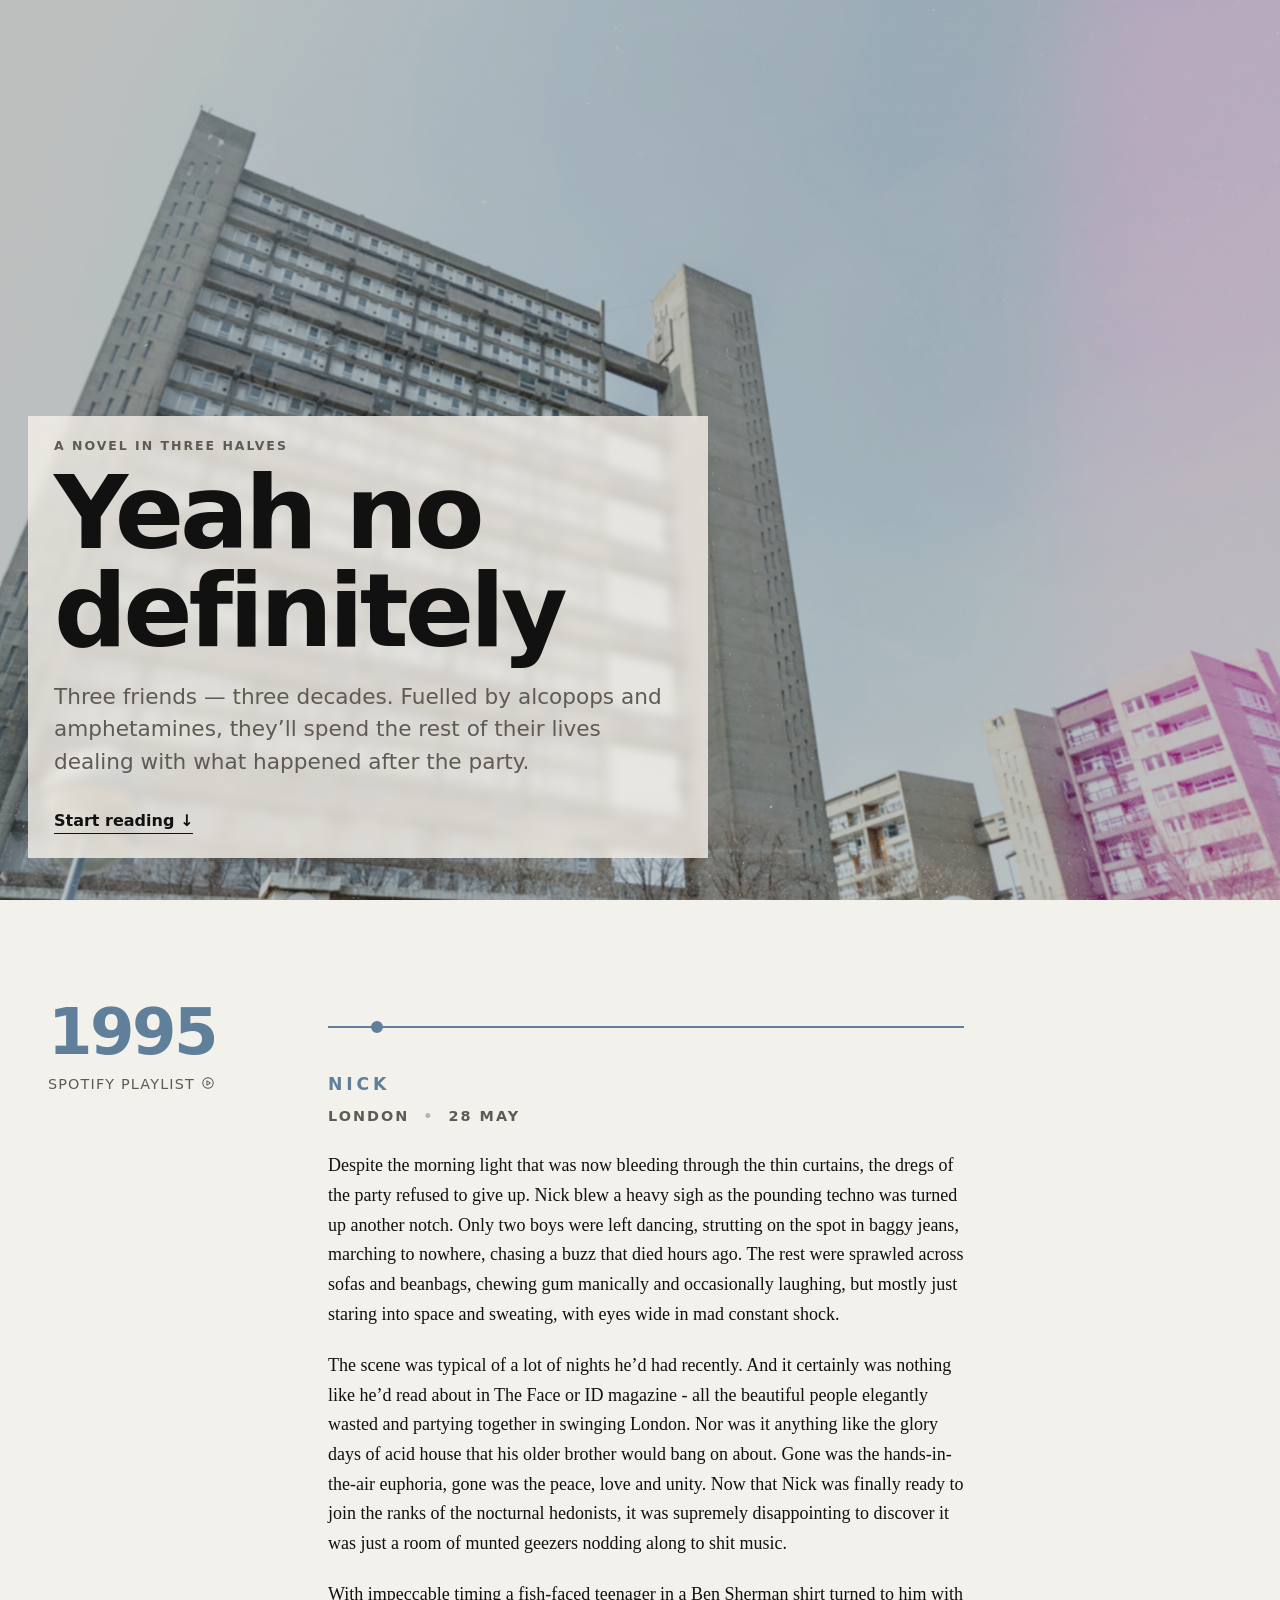
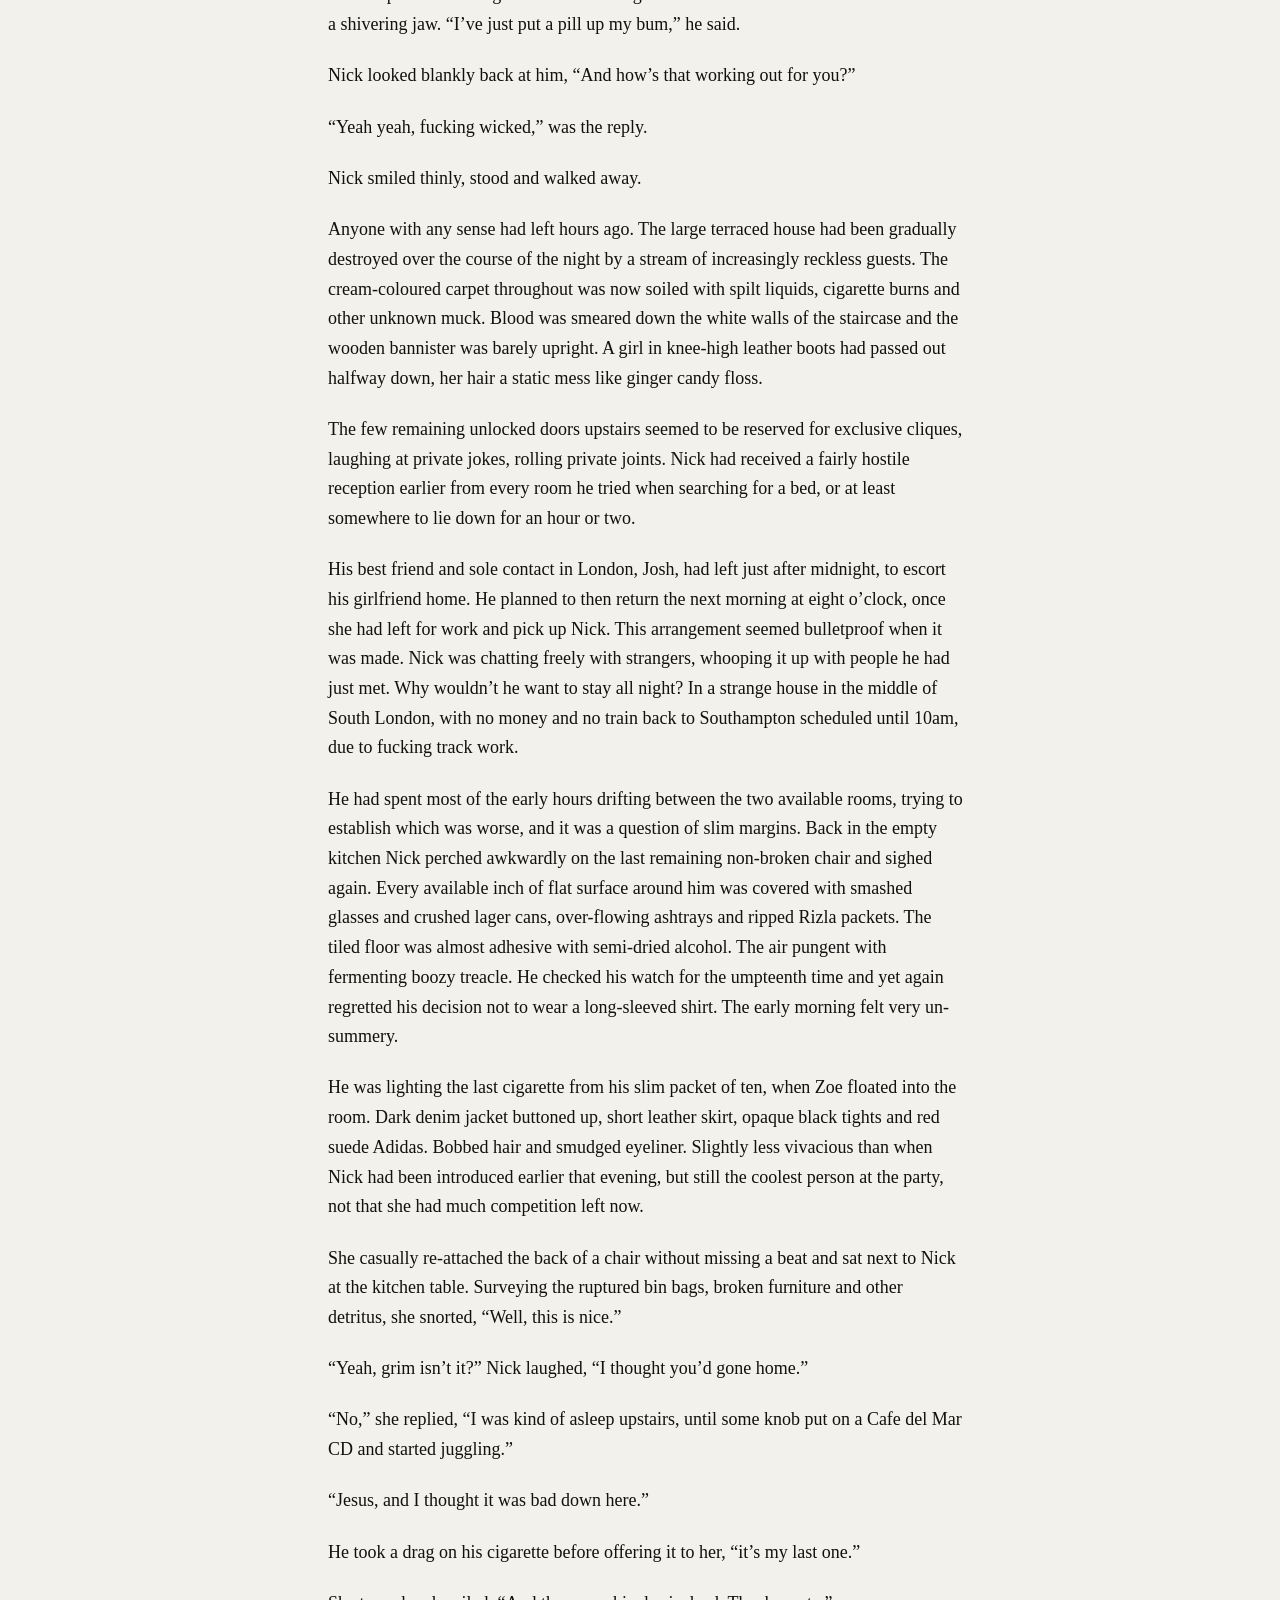
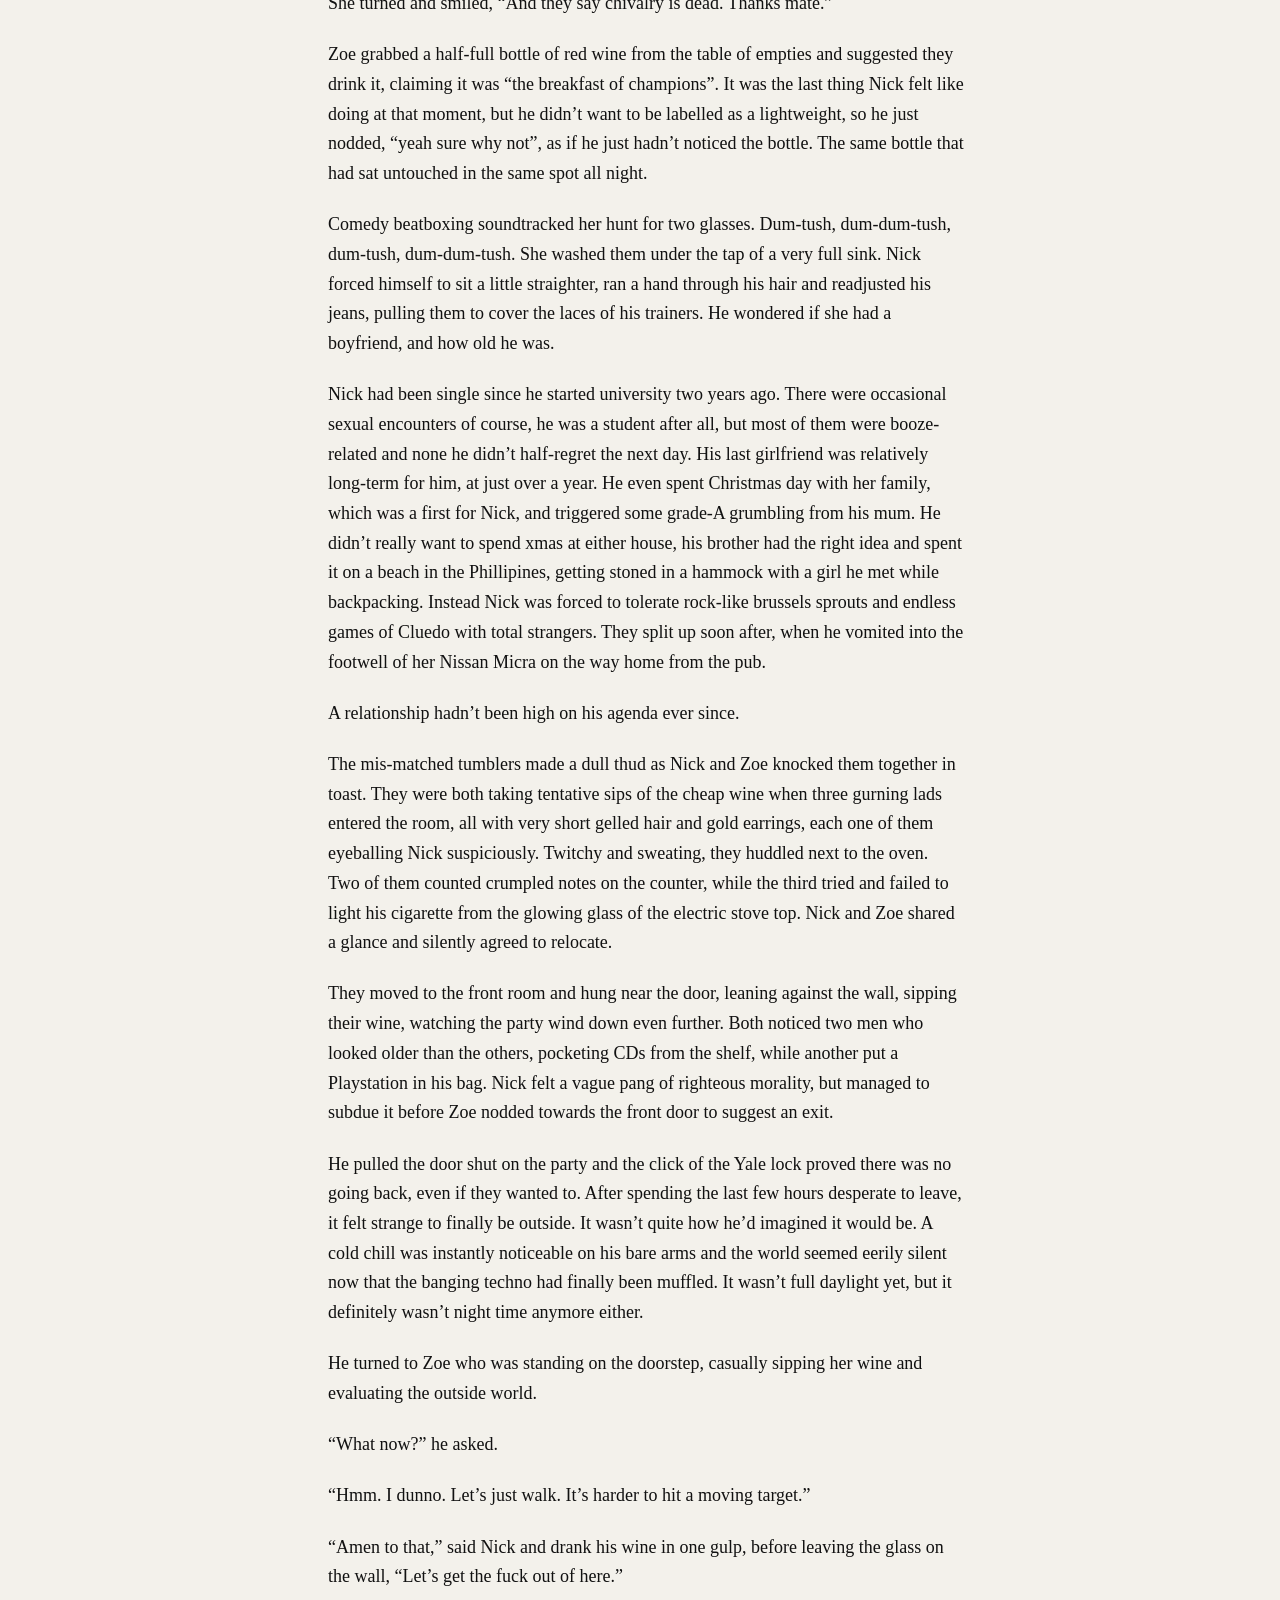
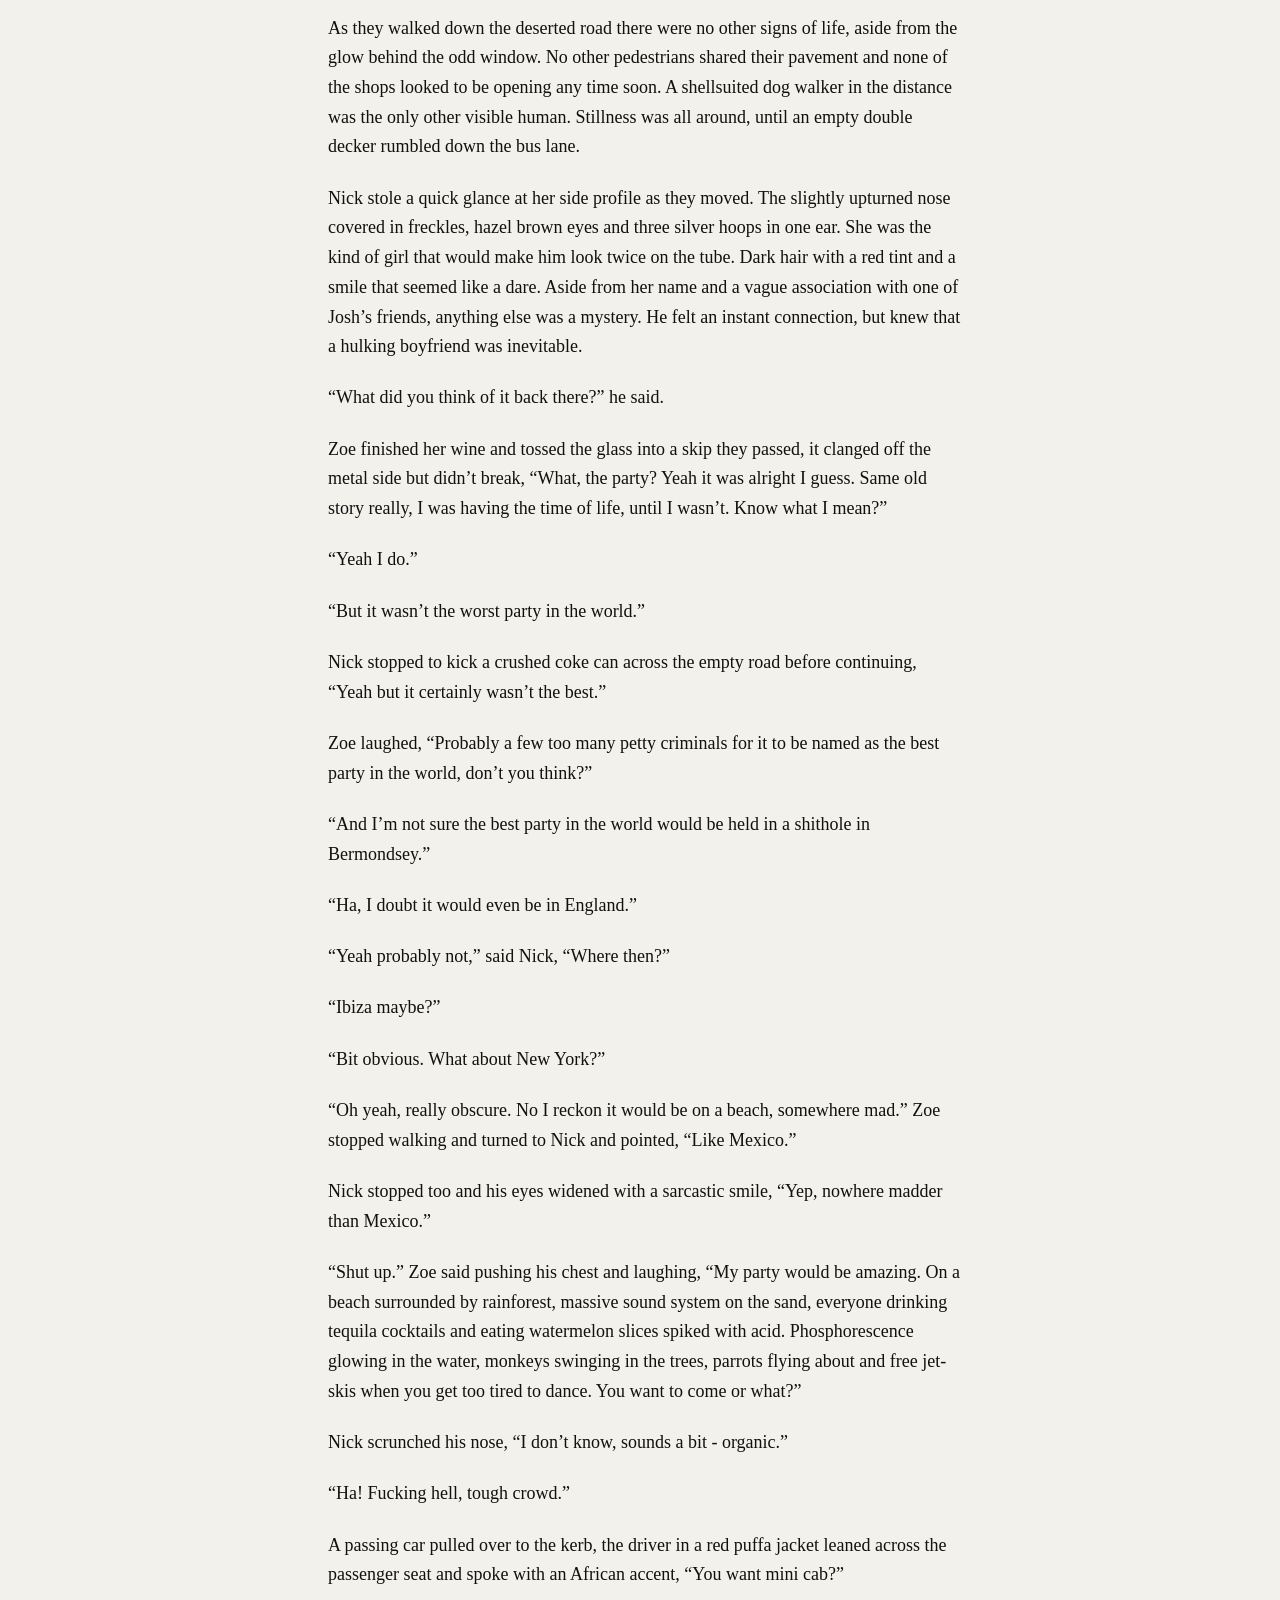
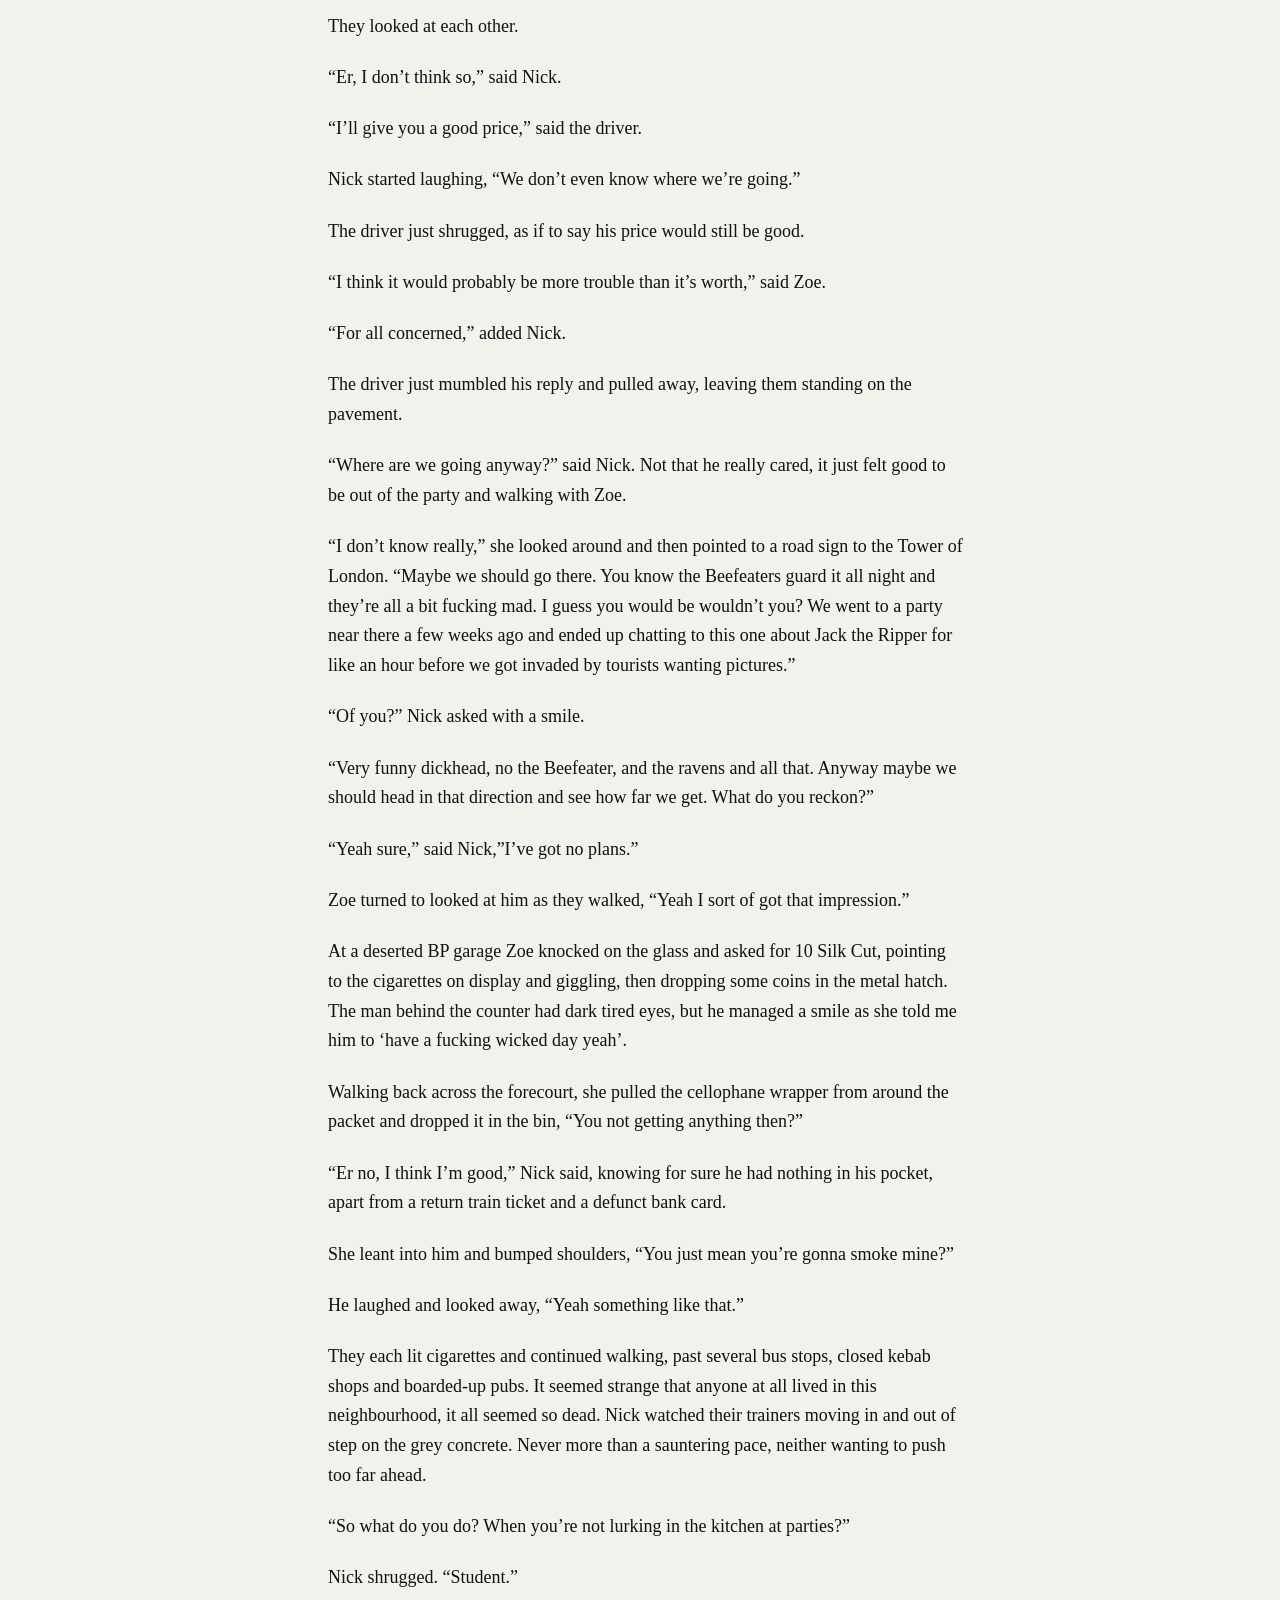
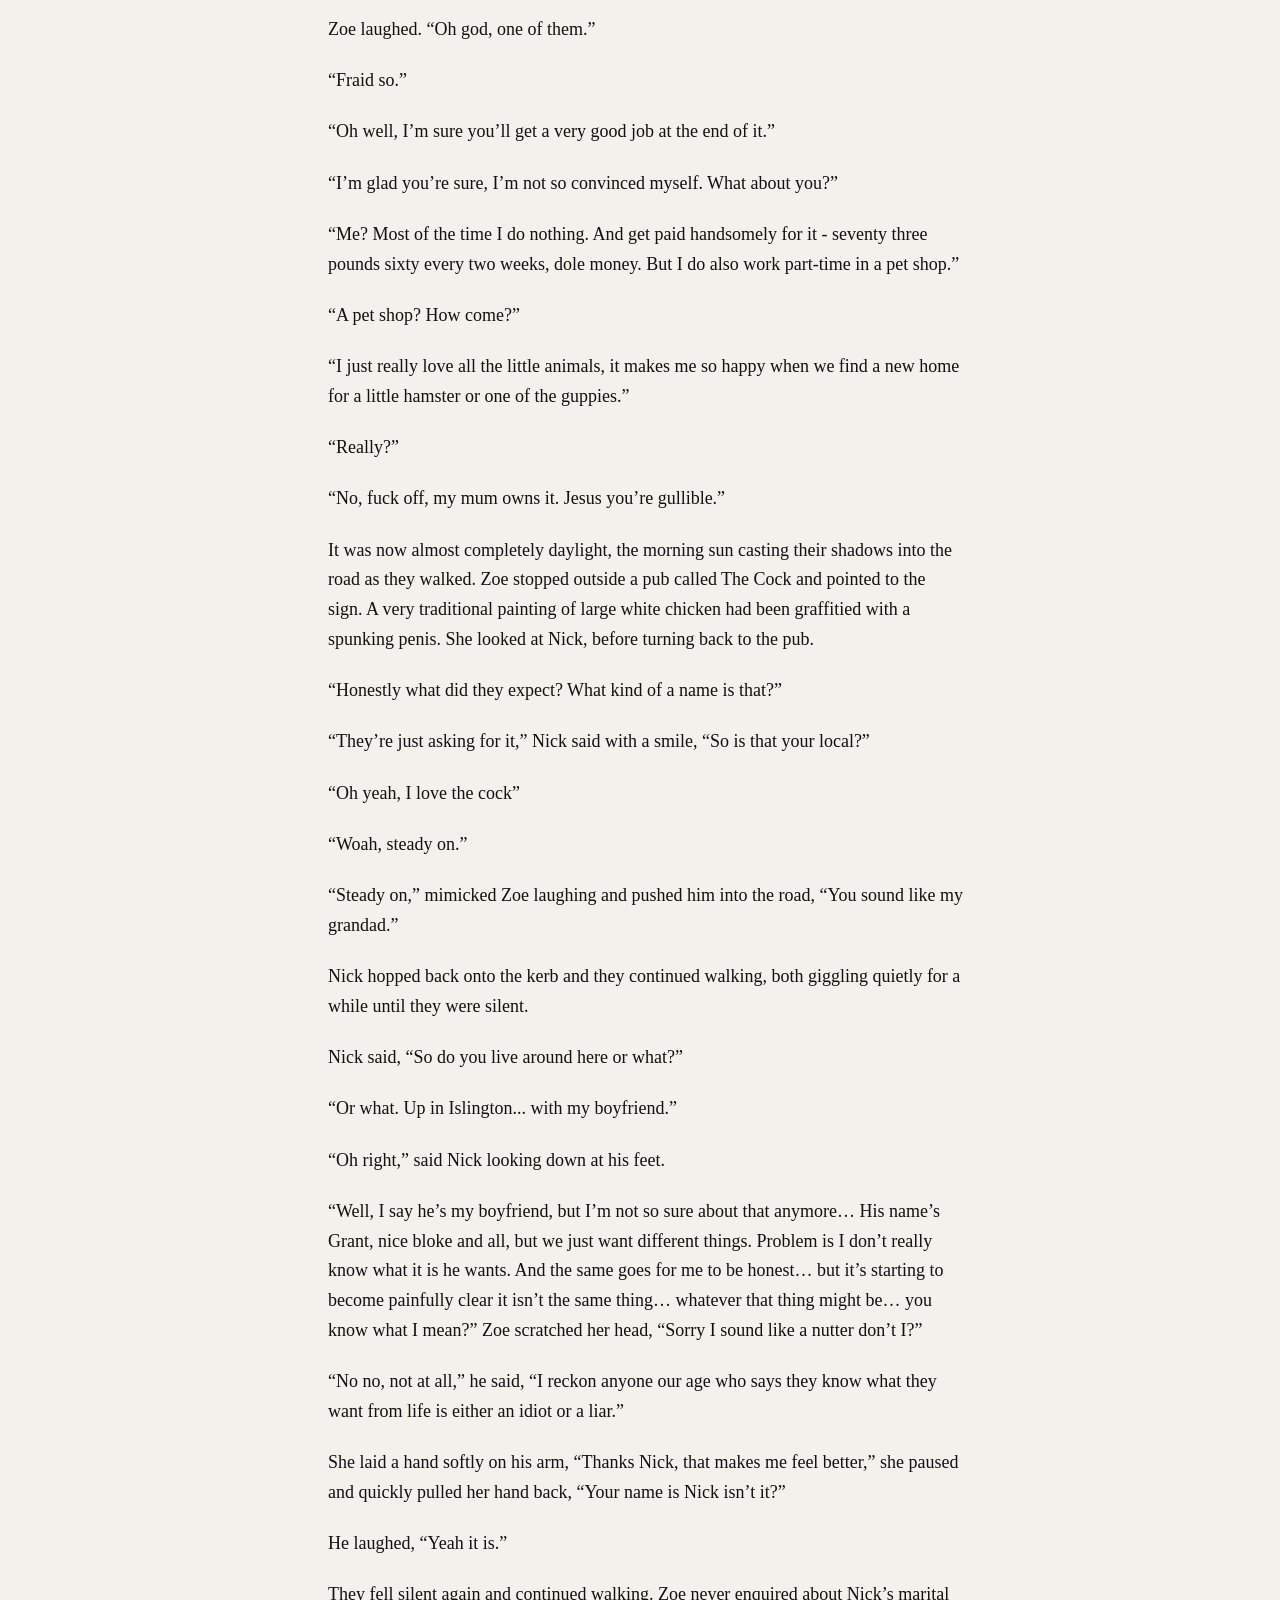
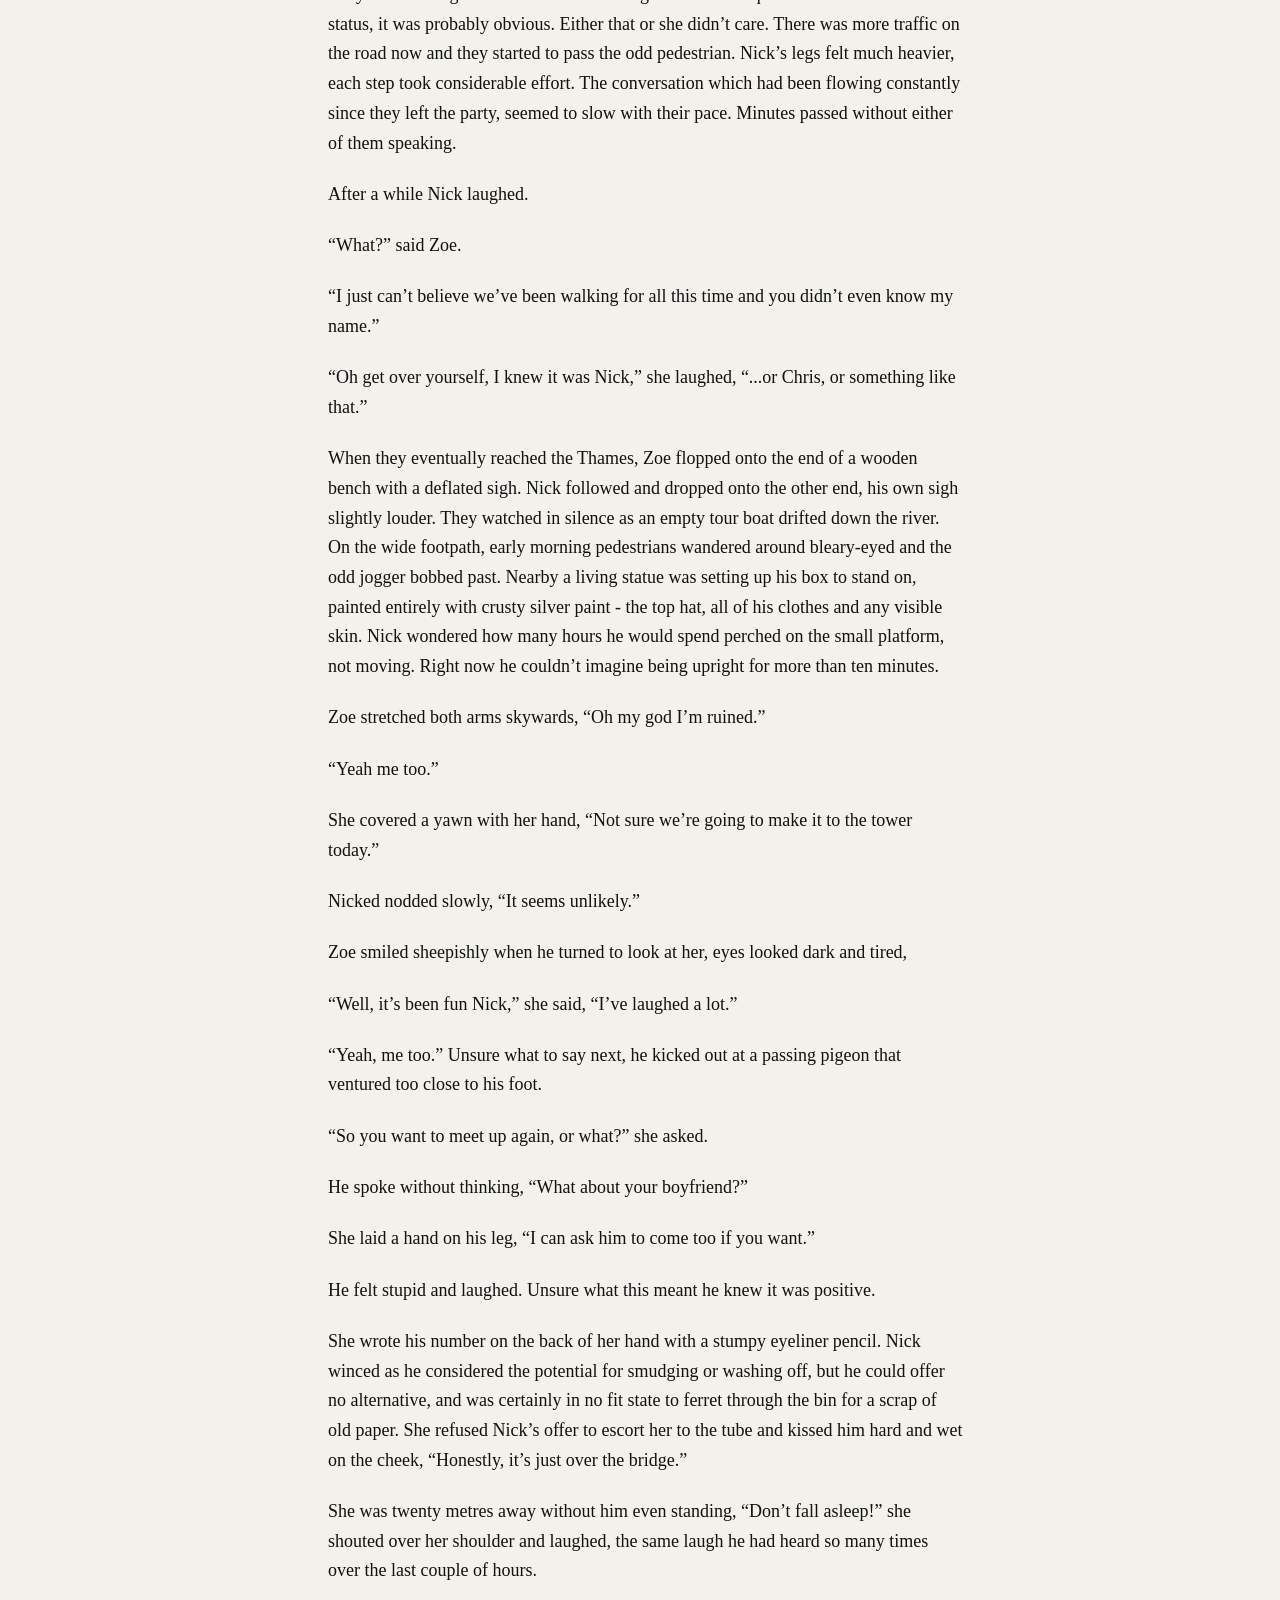
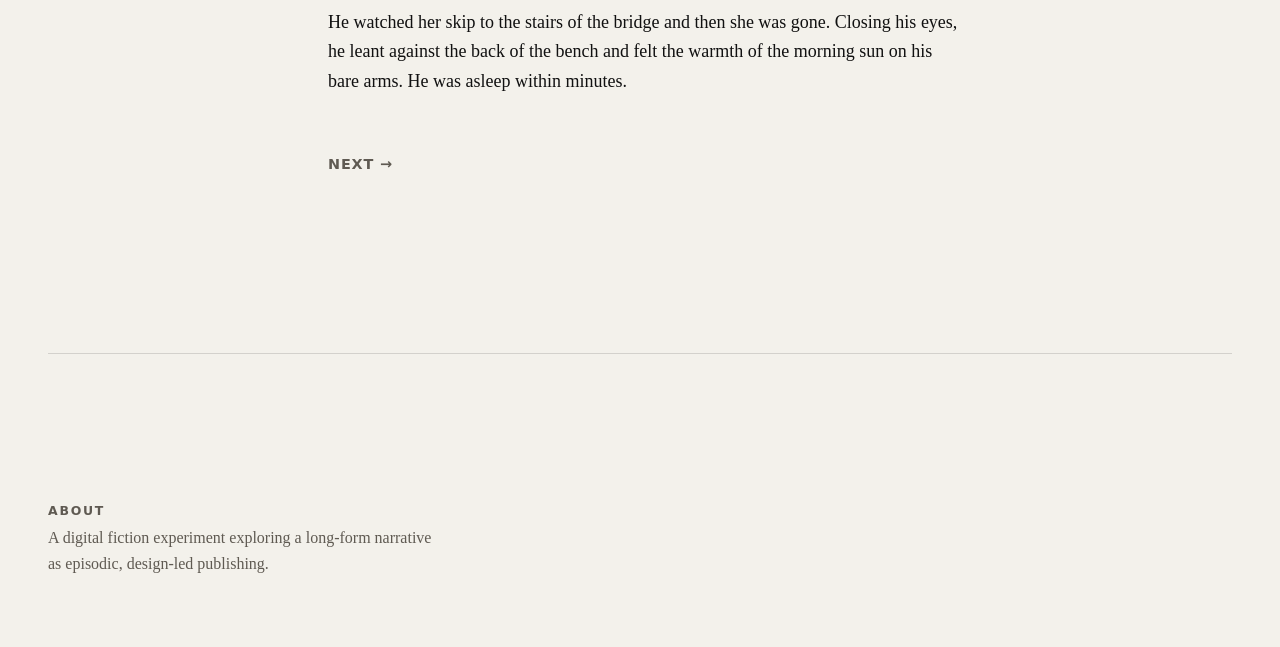
==== commit 8419bb11: "Update index.html" ====
--- a/index.html
+++ b/index.html
@@ -12,8 +12,10 @@
       <div class="hero__carousel">
   <img src="images/hero/FLATS2.jpg" class="active" alt="">
   <img src="images/hero/TUBE3.jpg" alt="">
+          <img src="images/hero/GRAFFITI.jpg" alt="">
   <img src="images/hero/MORELIGHTS.jpg" alt="">
           <img src="images/hero/BED2.jpg" alt="">
+           <img src="images/hero/CLUB3.jpg" alt="">
 
 </div>
       <div class="hero__inner">
@@ -2391,7 +2393,7 @@
 
 let furthestChapter = Number(localStorage.getItem('furthestChapter')) || 0;
 
-function showChapter(index) {
+function showChapter(index, restorePosition = false) {
   chapters.forEach(chapter => chapter.classList.remove('active'));
 
   if (chapters[index]) {
@@ -2424,14 +2426,16 @@
       dot.classList.toggle('read', dotIndex <= furthestChapter);
     });
 
-const savedPosition = localStorage.getItem(
-  `scrollPosition_${index}`
-);
-
-if (savedPosition) {
-  setTimeout(() => {
-    window.scrollTo(0, parseInt(savedPosition, 10));
-  }, 50);
+if (restorePosition) {
+  const savedPosition = localStorage.getItem(
+    `scrollPosition_${index}`
+  );
+
+  if (savedPosition) {
+    setTimeout(() => {
+      window.scrollTo(0, parseInt(savedPosition, 10));
+    }, 50);
+  }
 } else {
   document.querySelector('.issues').scrollIntoView({
     behavior: 'smooth'
@@ -2470,7 +2474,7 @@
 const lastChapter =
   parseInt(localStorage.getItem('lastChapter')) || 0;
 
-showChapter(lastChapter);
+showChapter(lastChapter, true);
 
   const heroImages = document.querySelectorAll('.hero__carousel img');
 
--- a/style.css
+++ b/style.css
@@ -115,9 +115,10 @@
 
 .hero__dek {
   margin: 22px 0 34px;
-  max-width: 42ch;
-  font-size: clamp(20px, 2vw, 30px);
-  line-height: 1.25;
+font-size: clamp(1.1rem, 2vw, 1.35rem);
+  font-family: var(--sans);
+  font-weight: 400;
+  line-height: 1.5;
   color: var(--muted);
 }
 
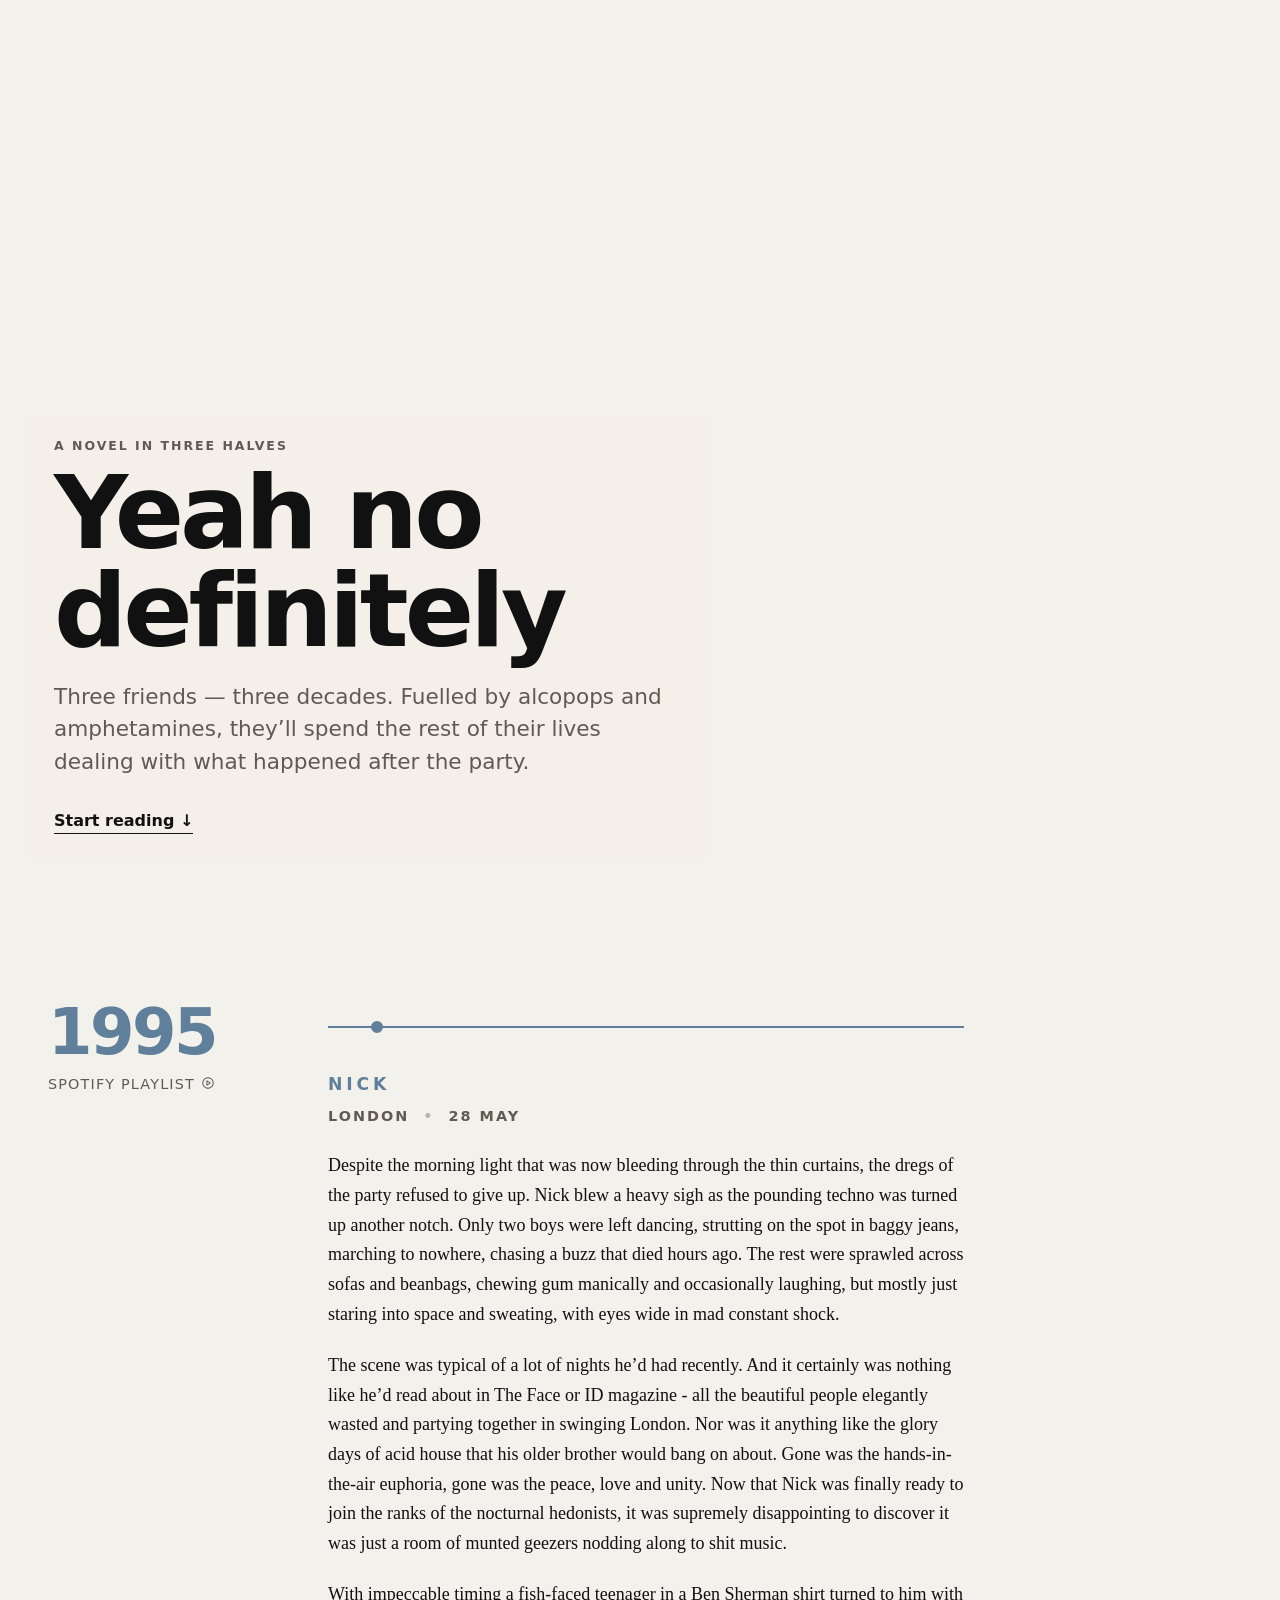
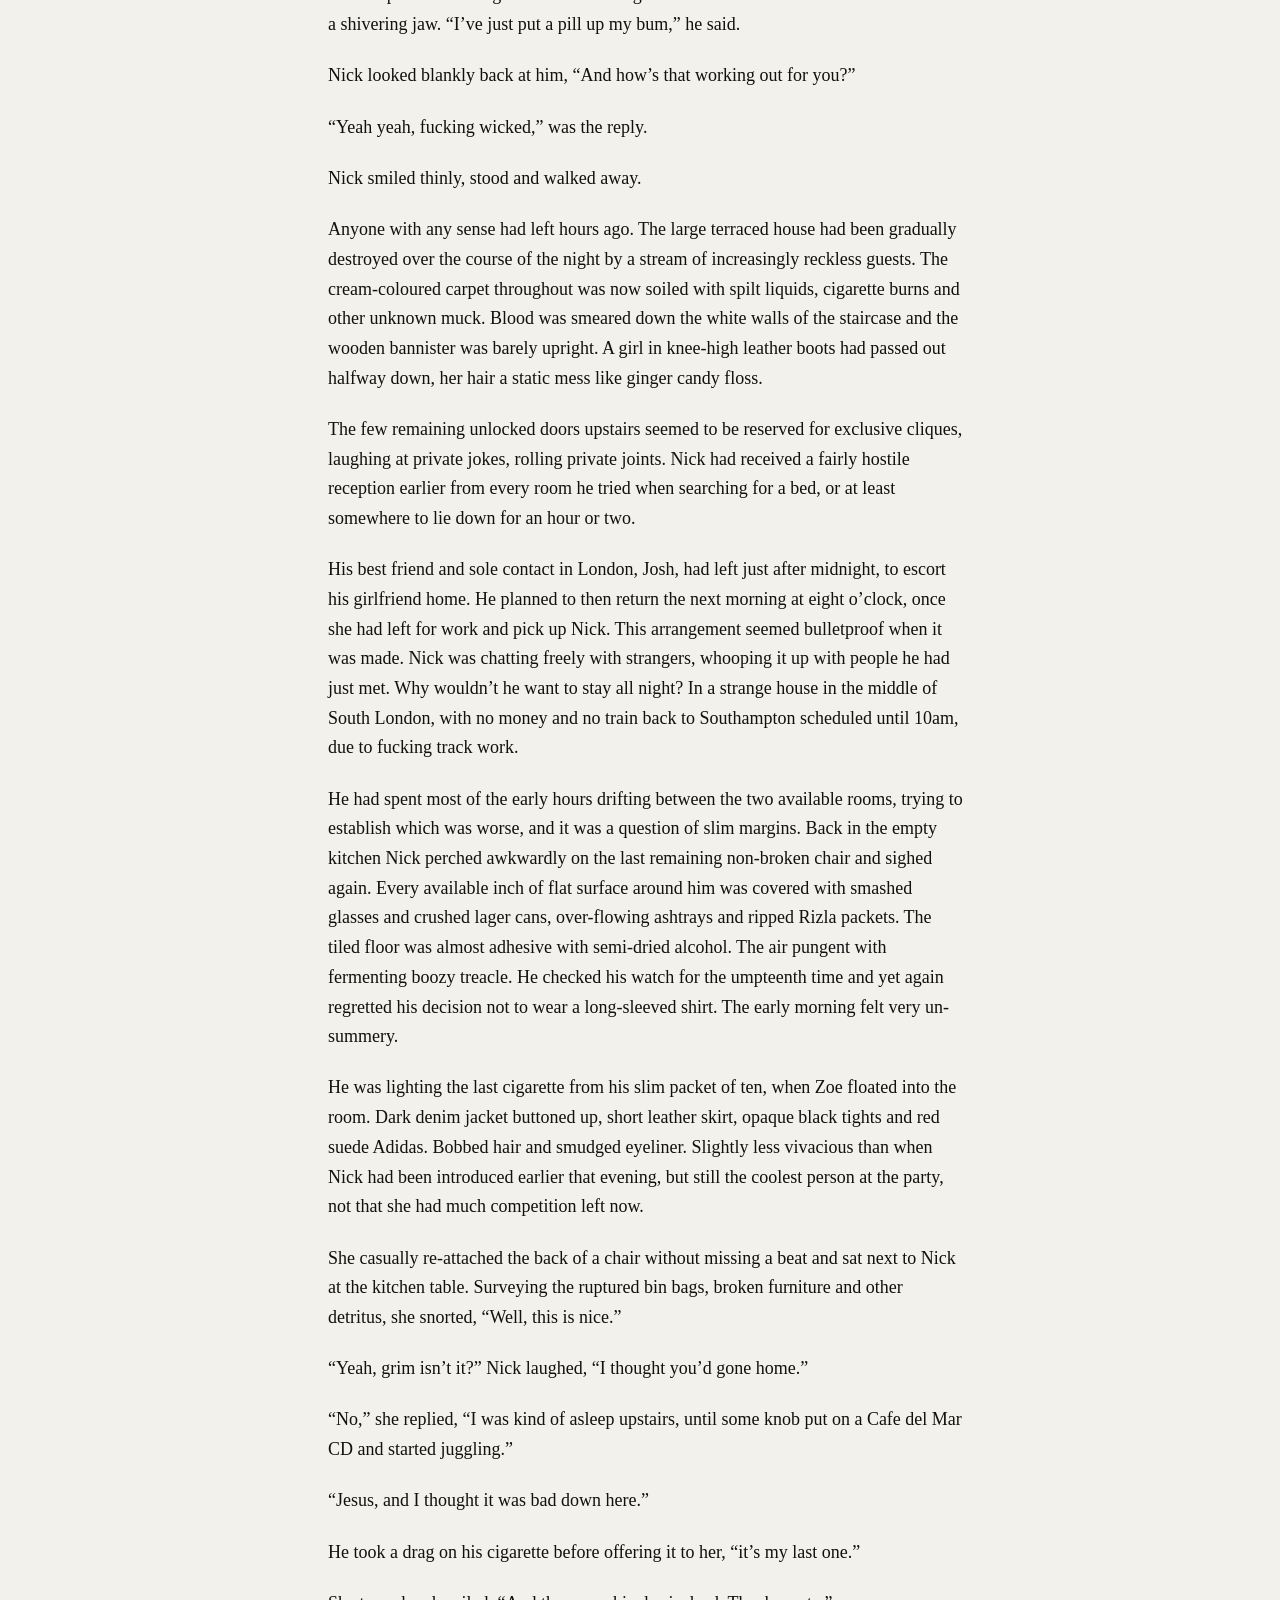
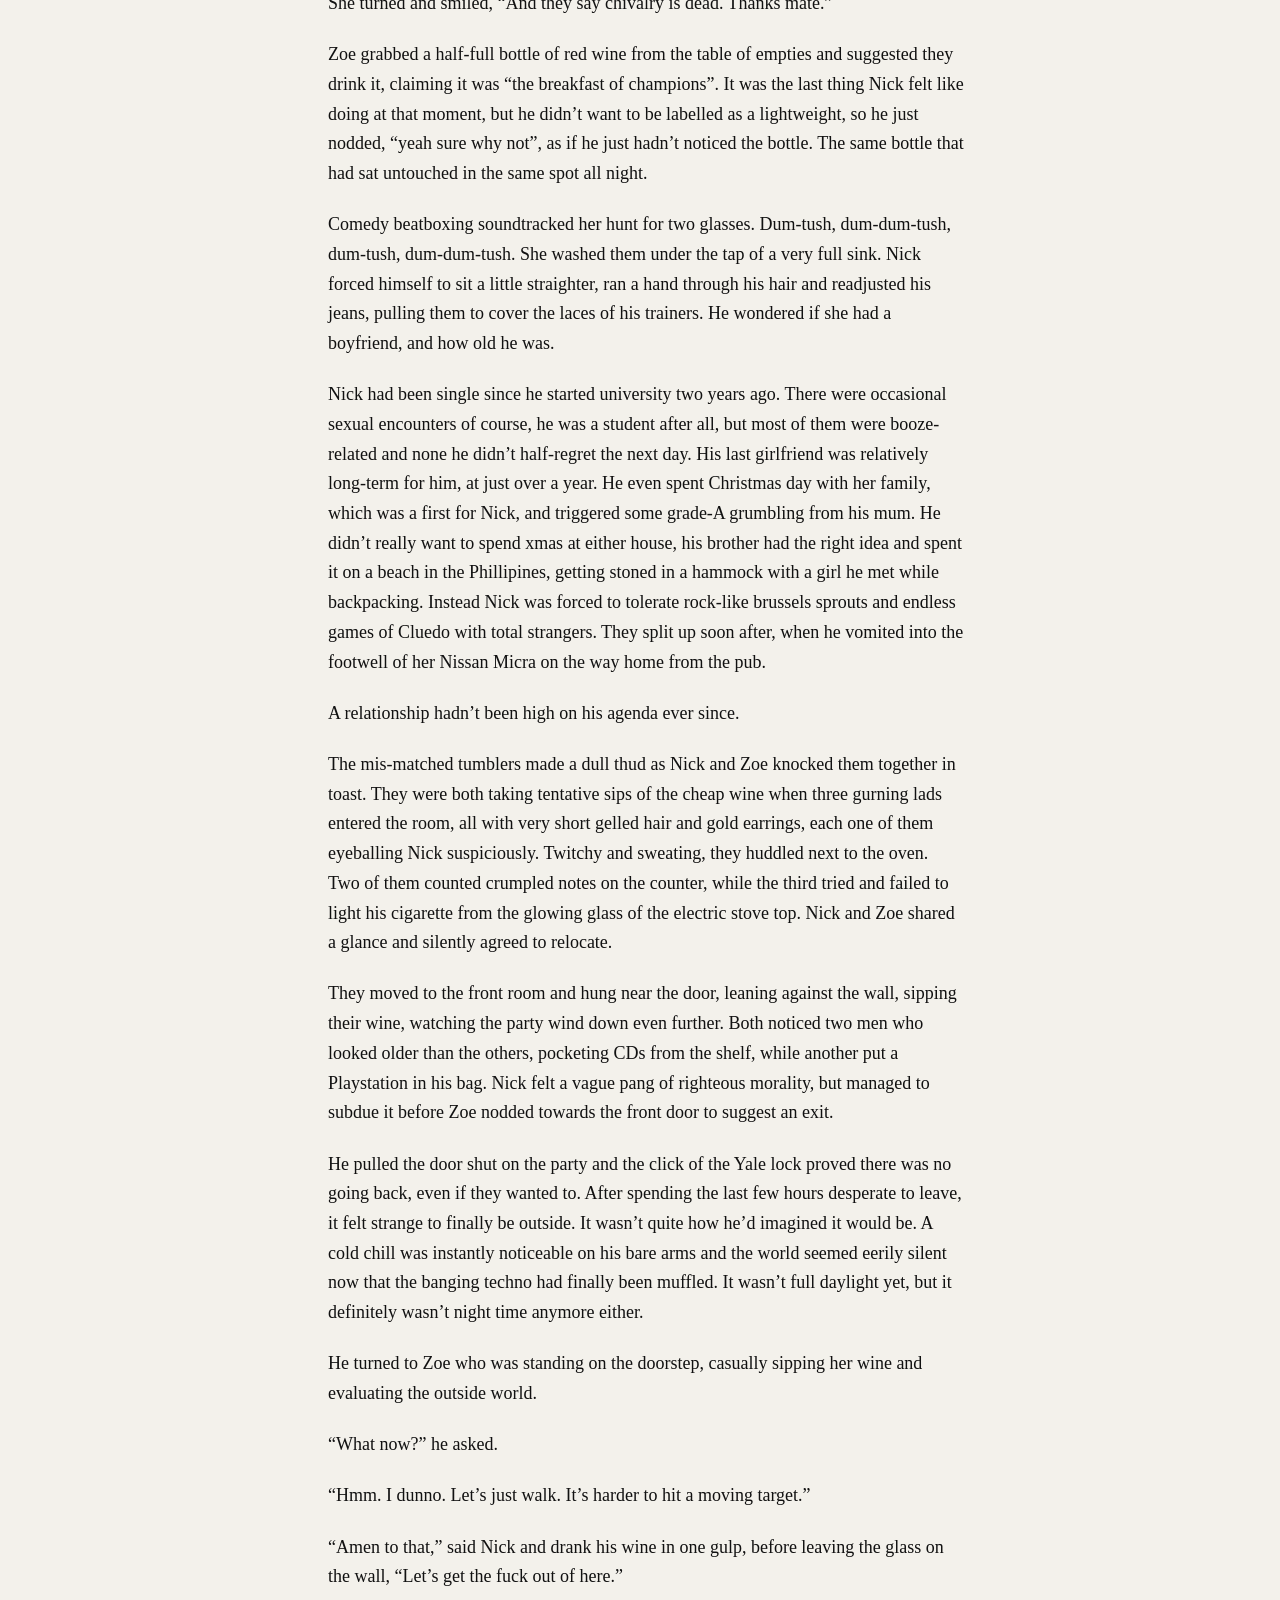
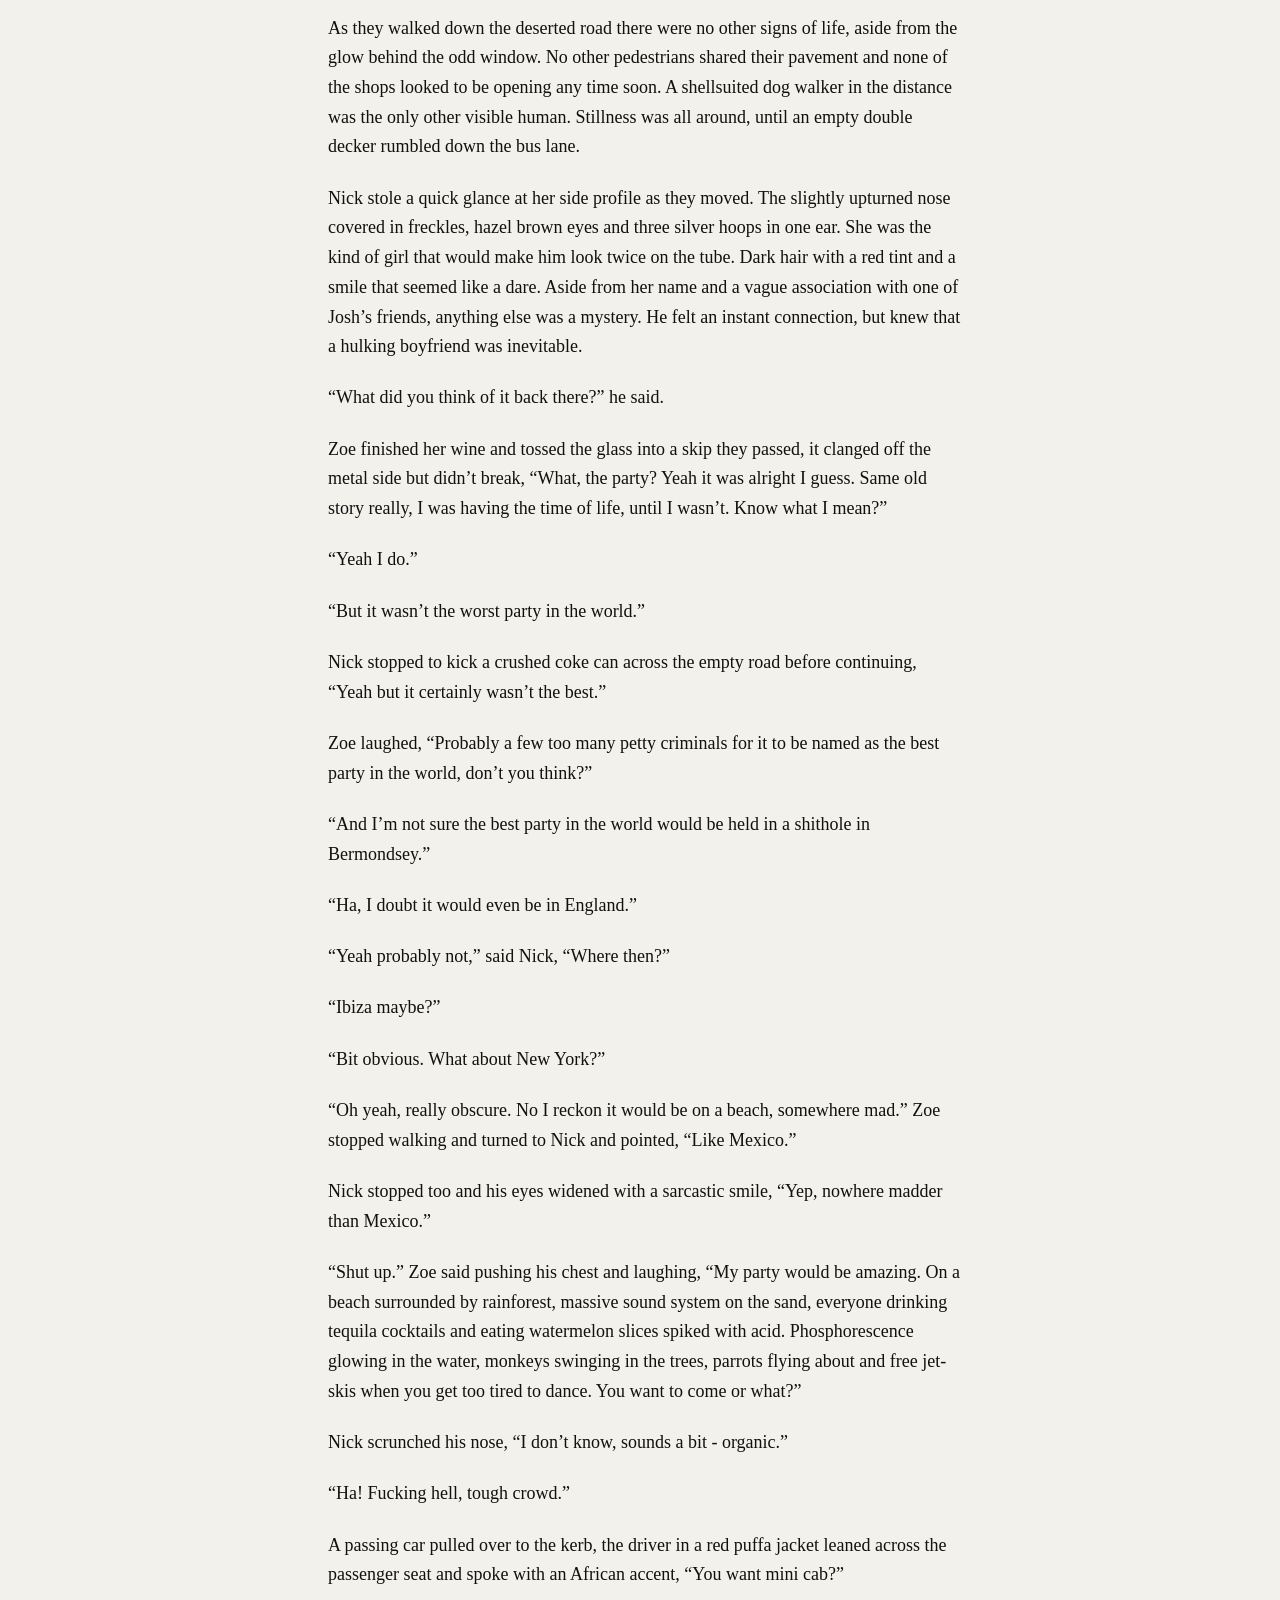
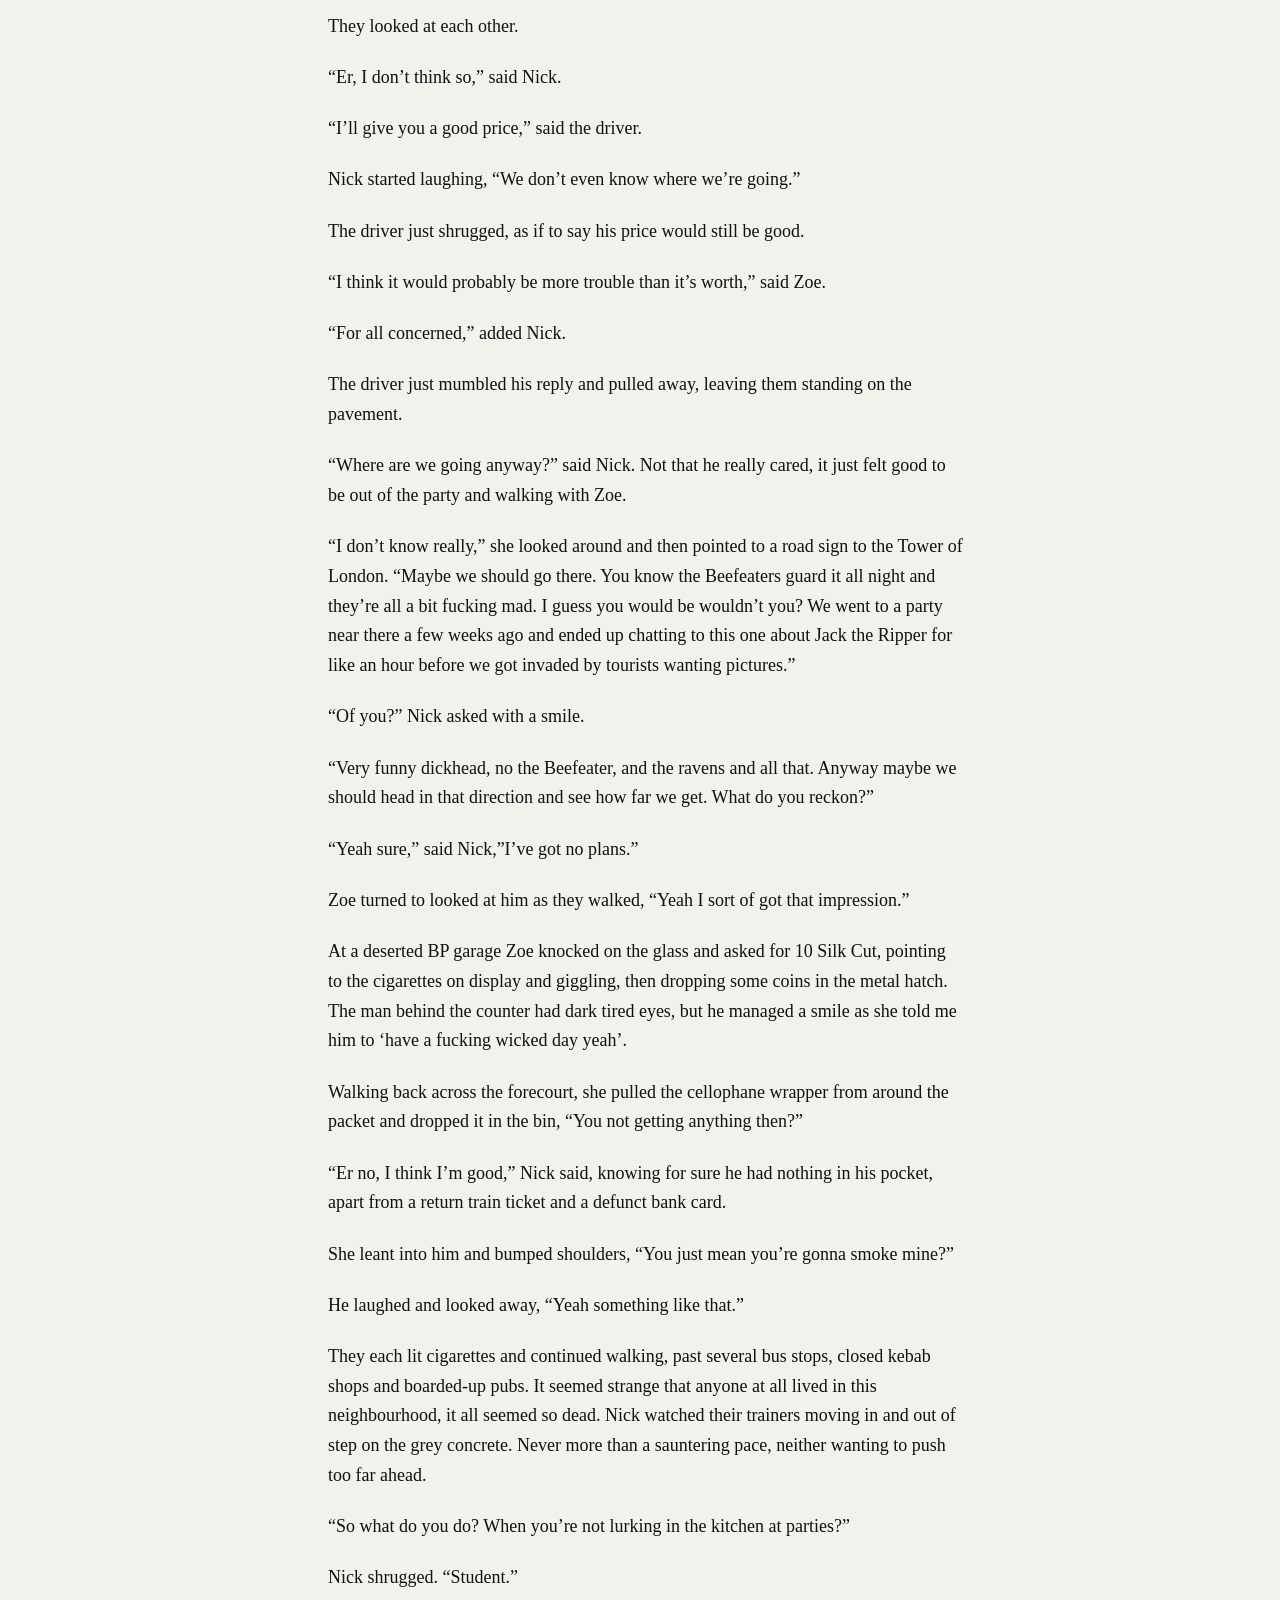
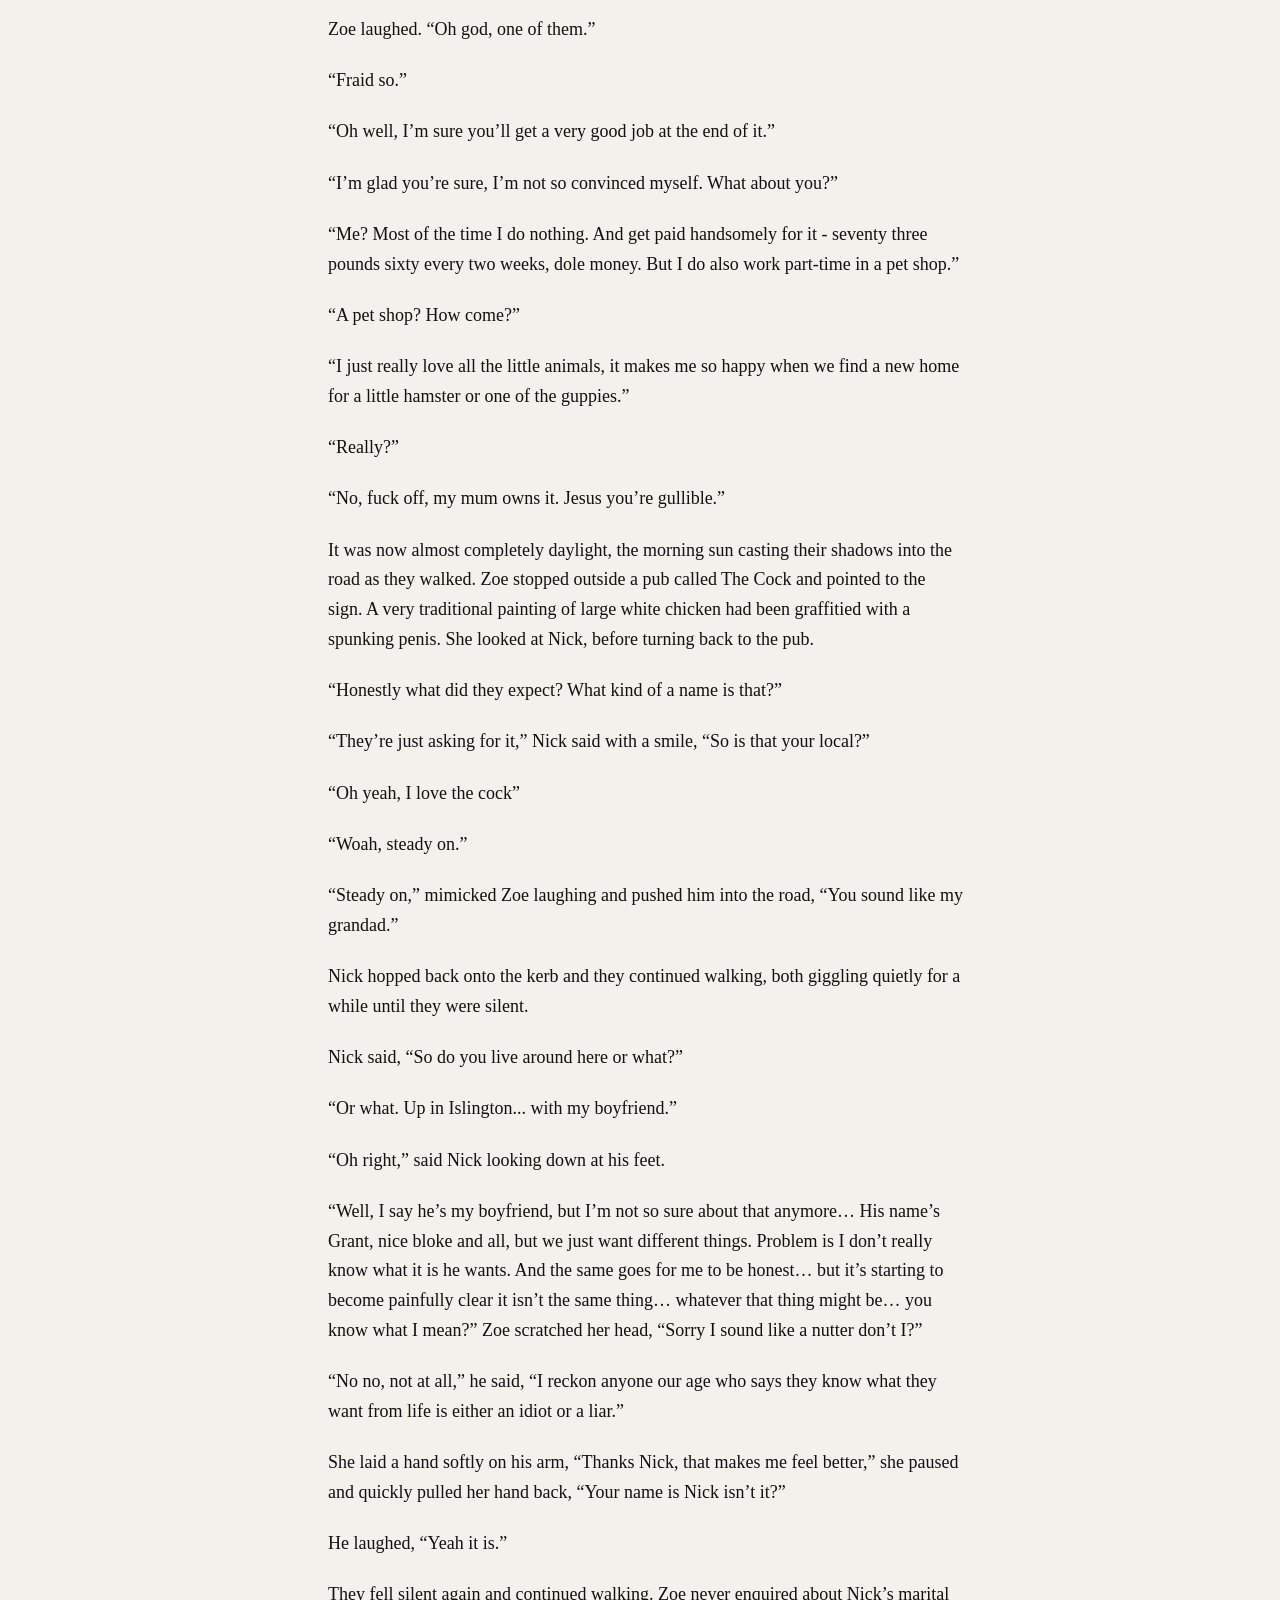
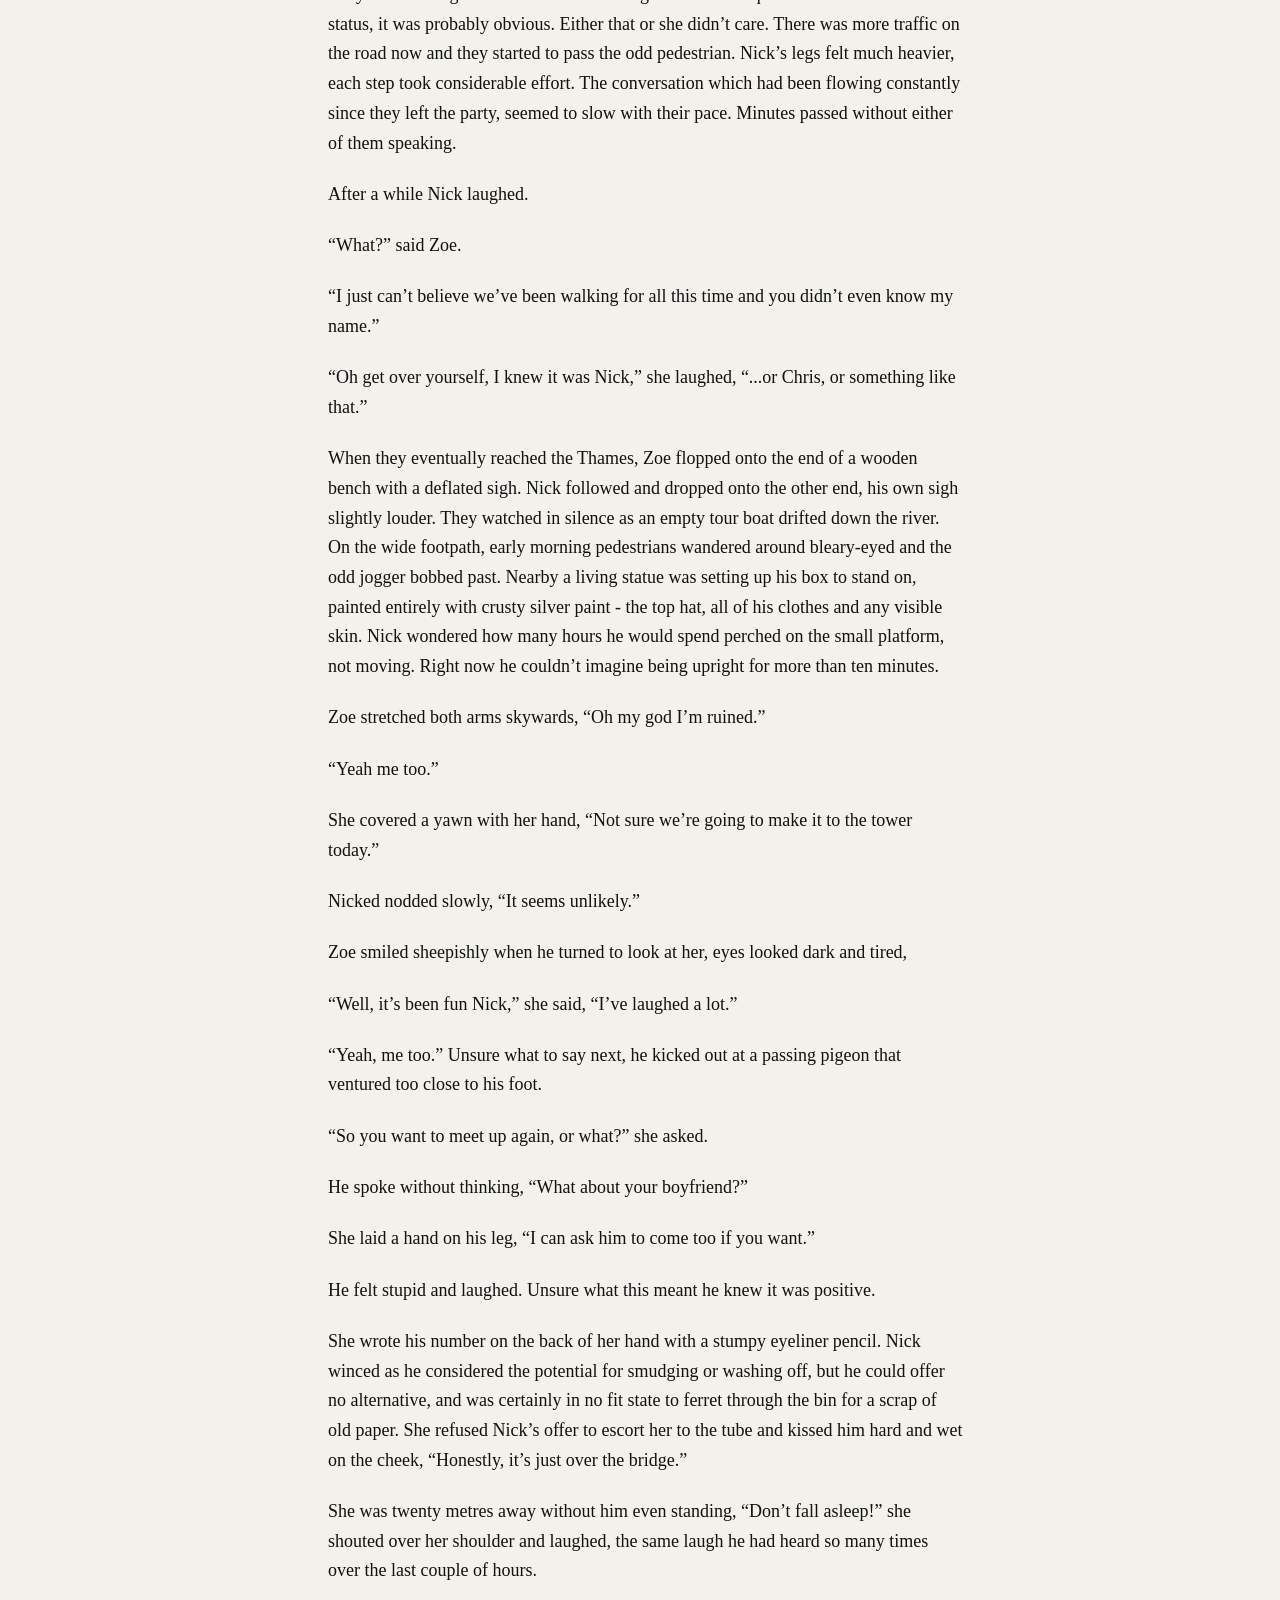
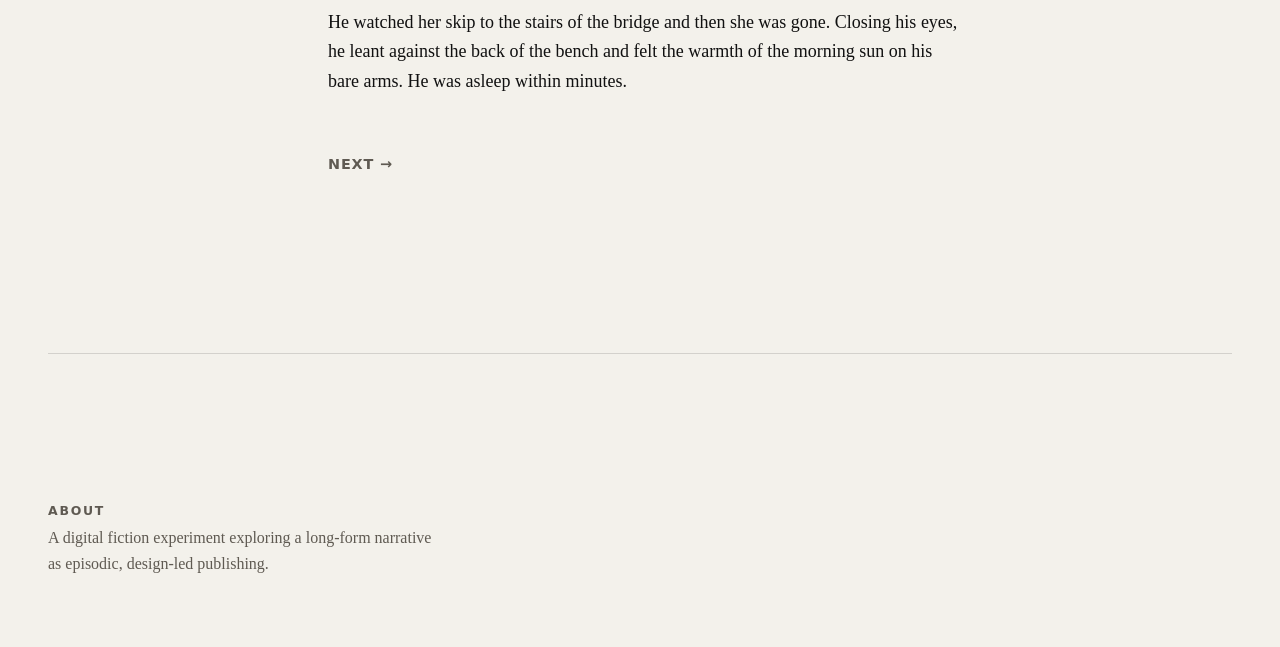
==== commit 20afb397: "Update index.html" ====
--- a/index.html
+++ b/index.html
@@ -8,14 +8,17 @@
 </head>
 <body class="theme-1995">
   <div class="site-shell">
-    <header class="hero" id="top">
-      <div class="hero__carousel">
-  <img src="images/hero/FLATS2.jpg" class="active" alt="">
-  <img src="images/hero/TUBE3.jpg" alt="">
-          <img src="images/hero/GRAFFITI.jpg" alt="">
-  <img src="images/hero/MORELIGHTS.jpg" alt="">
-          <img src="images/hero/BED2.jpg" alt="">
-           <img src="images/hero/CLUB3.jpg" alt="">
+  <video
+    class="hero__video"
+    autoplay
+    
+    muted
+    loop
+    playsinline
+    poster="images/hero.jpg"
+  >
+    <source src="video/hero_video.mp4" type="video/mp4">
+  </video>
 
 </div>
       <div class="hero__inner">
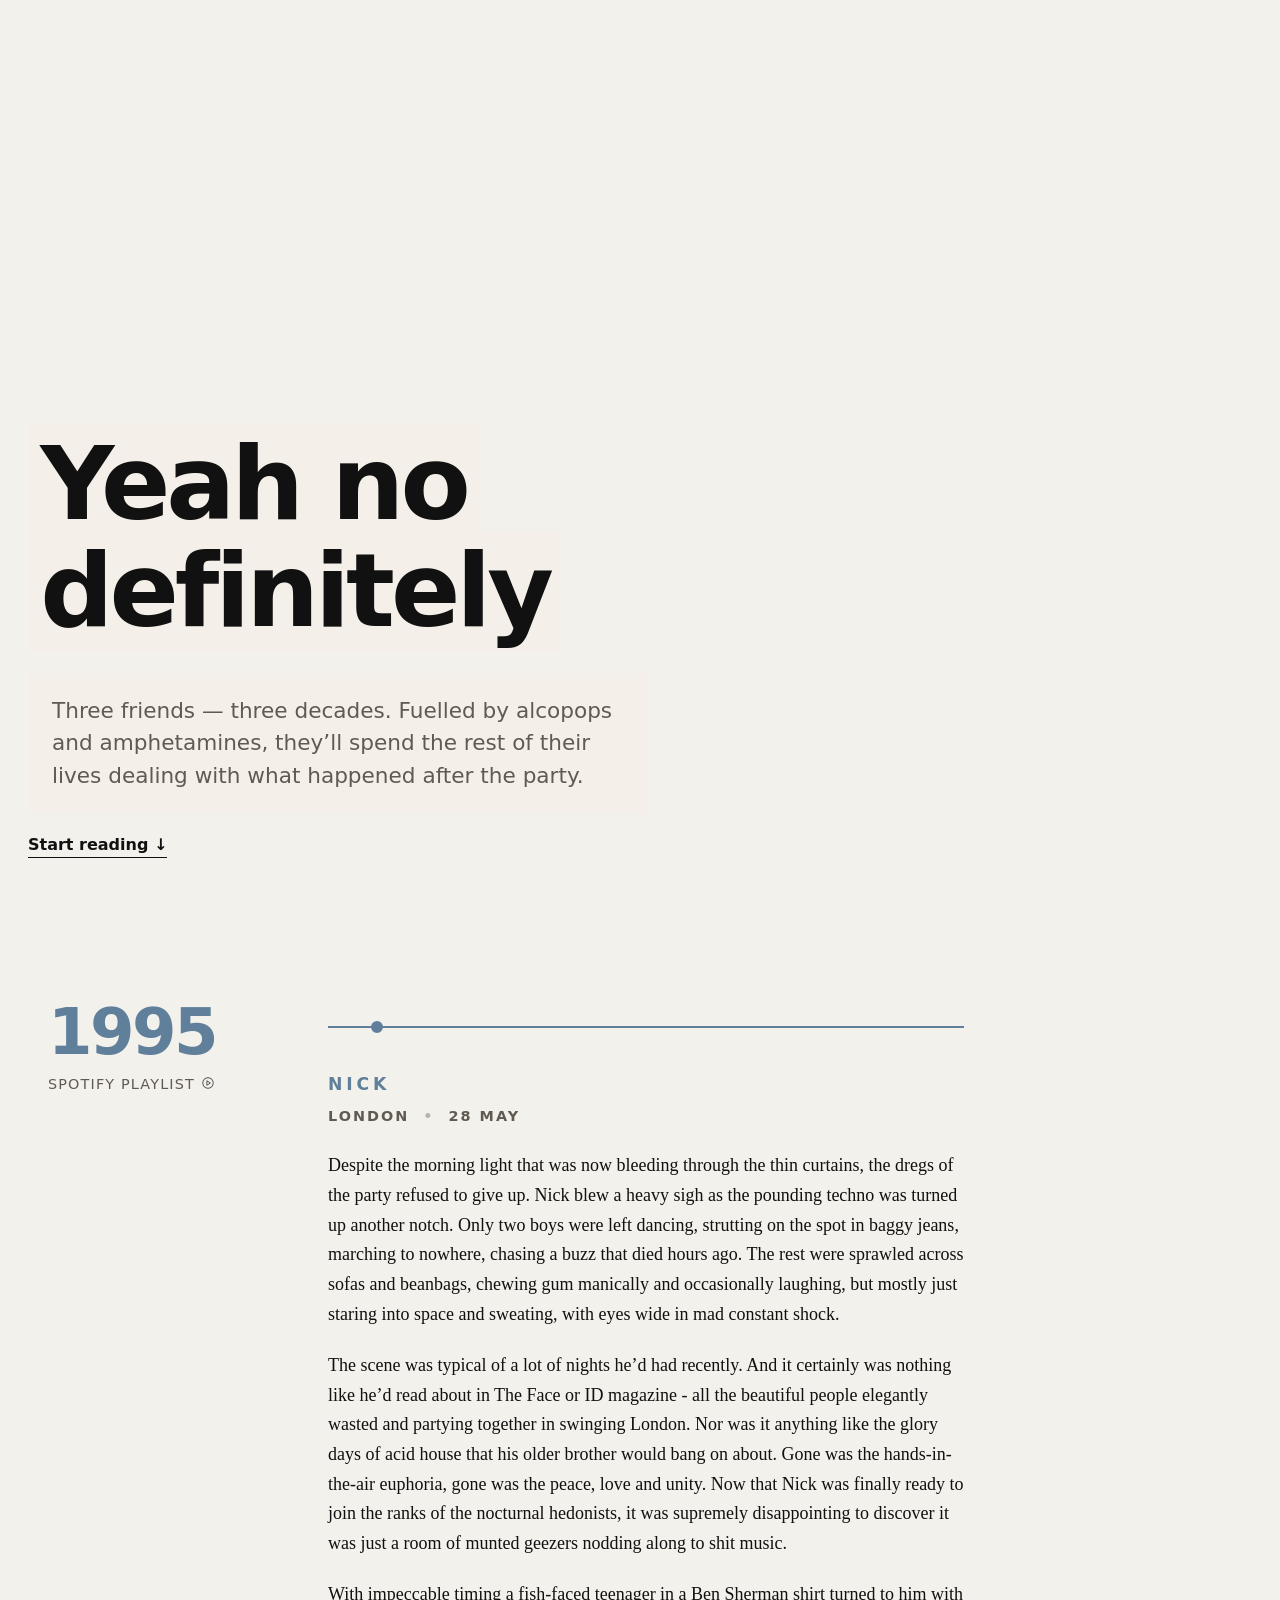
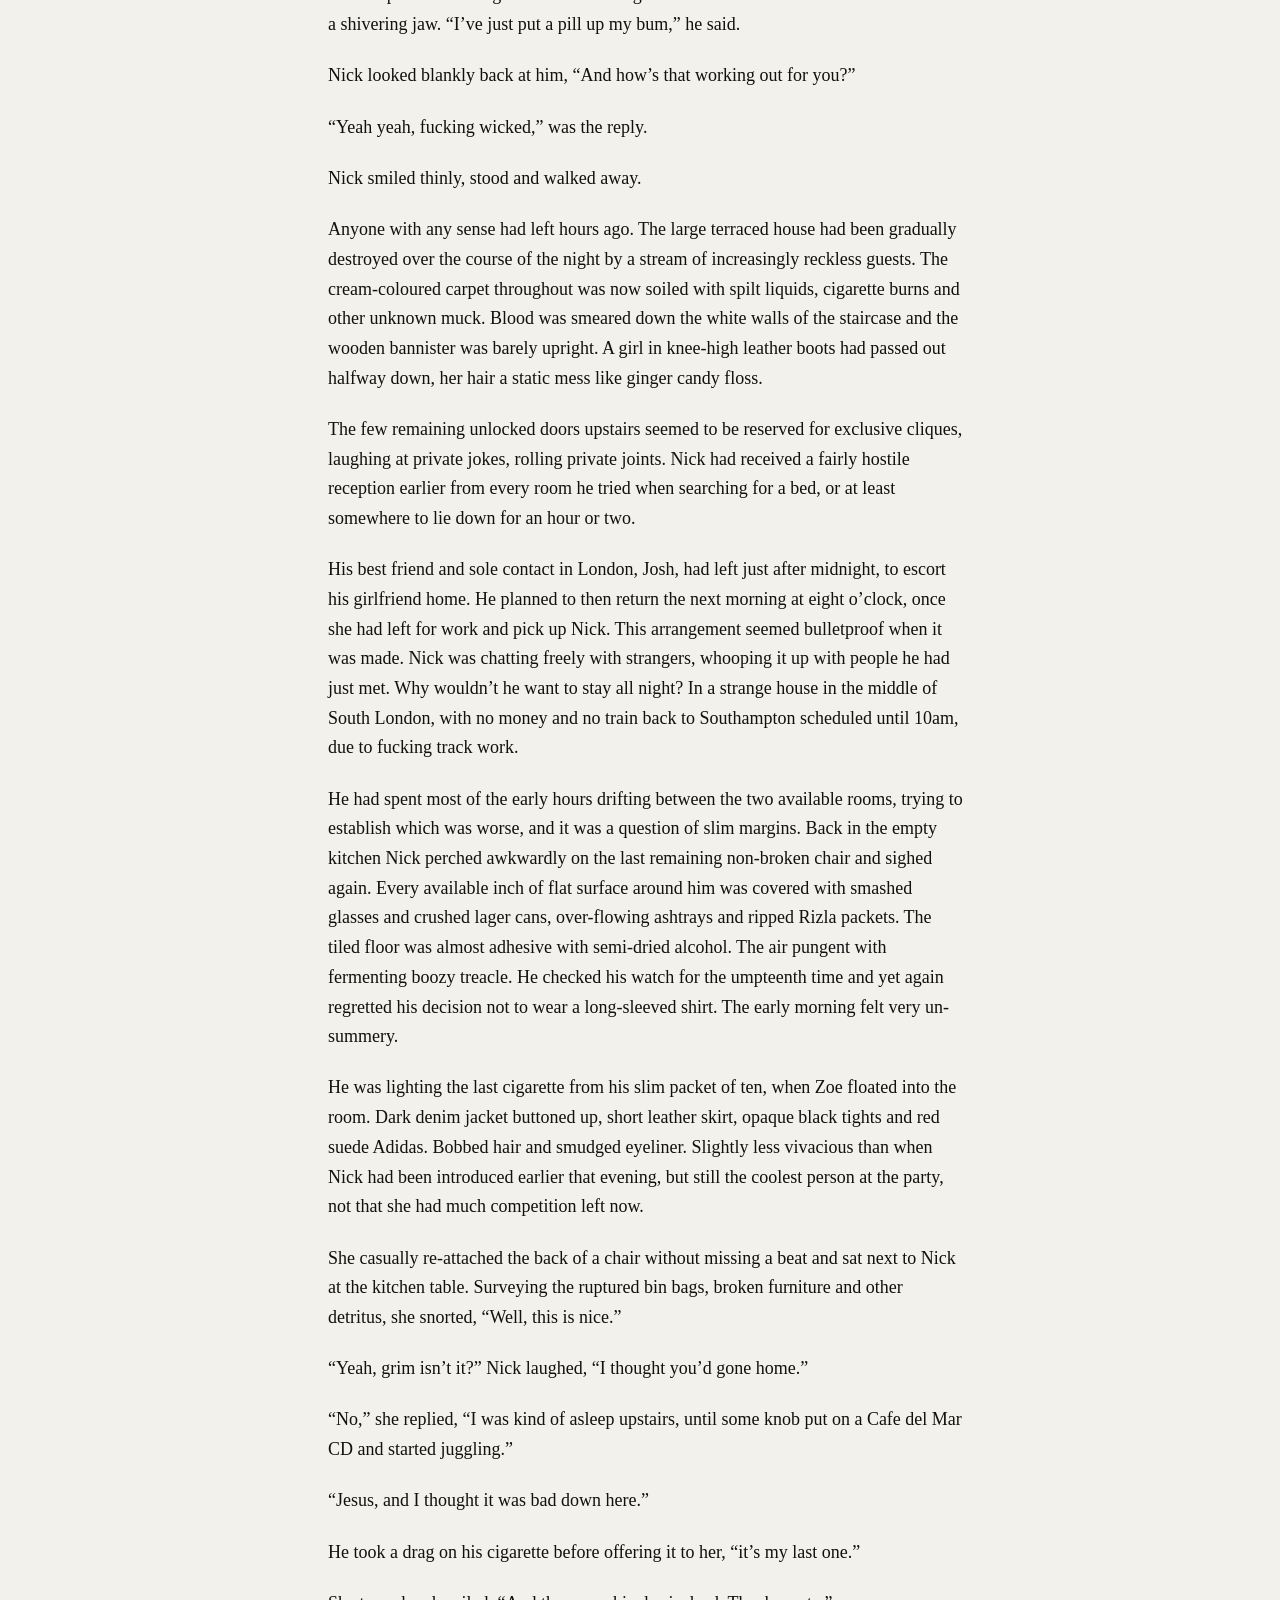
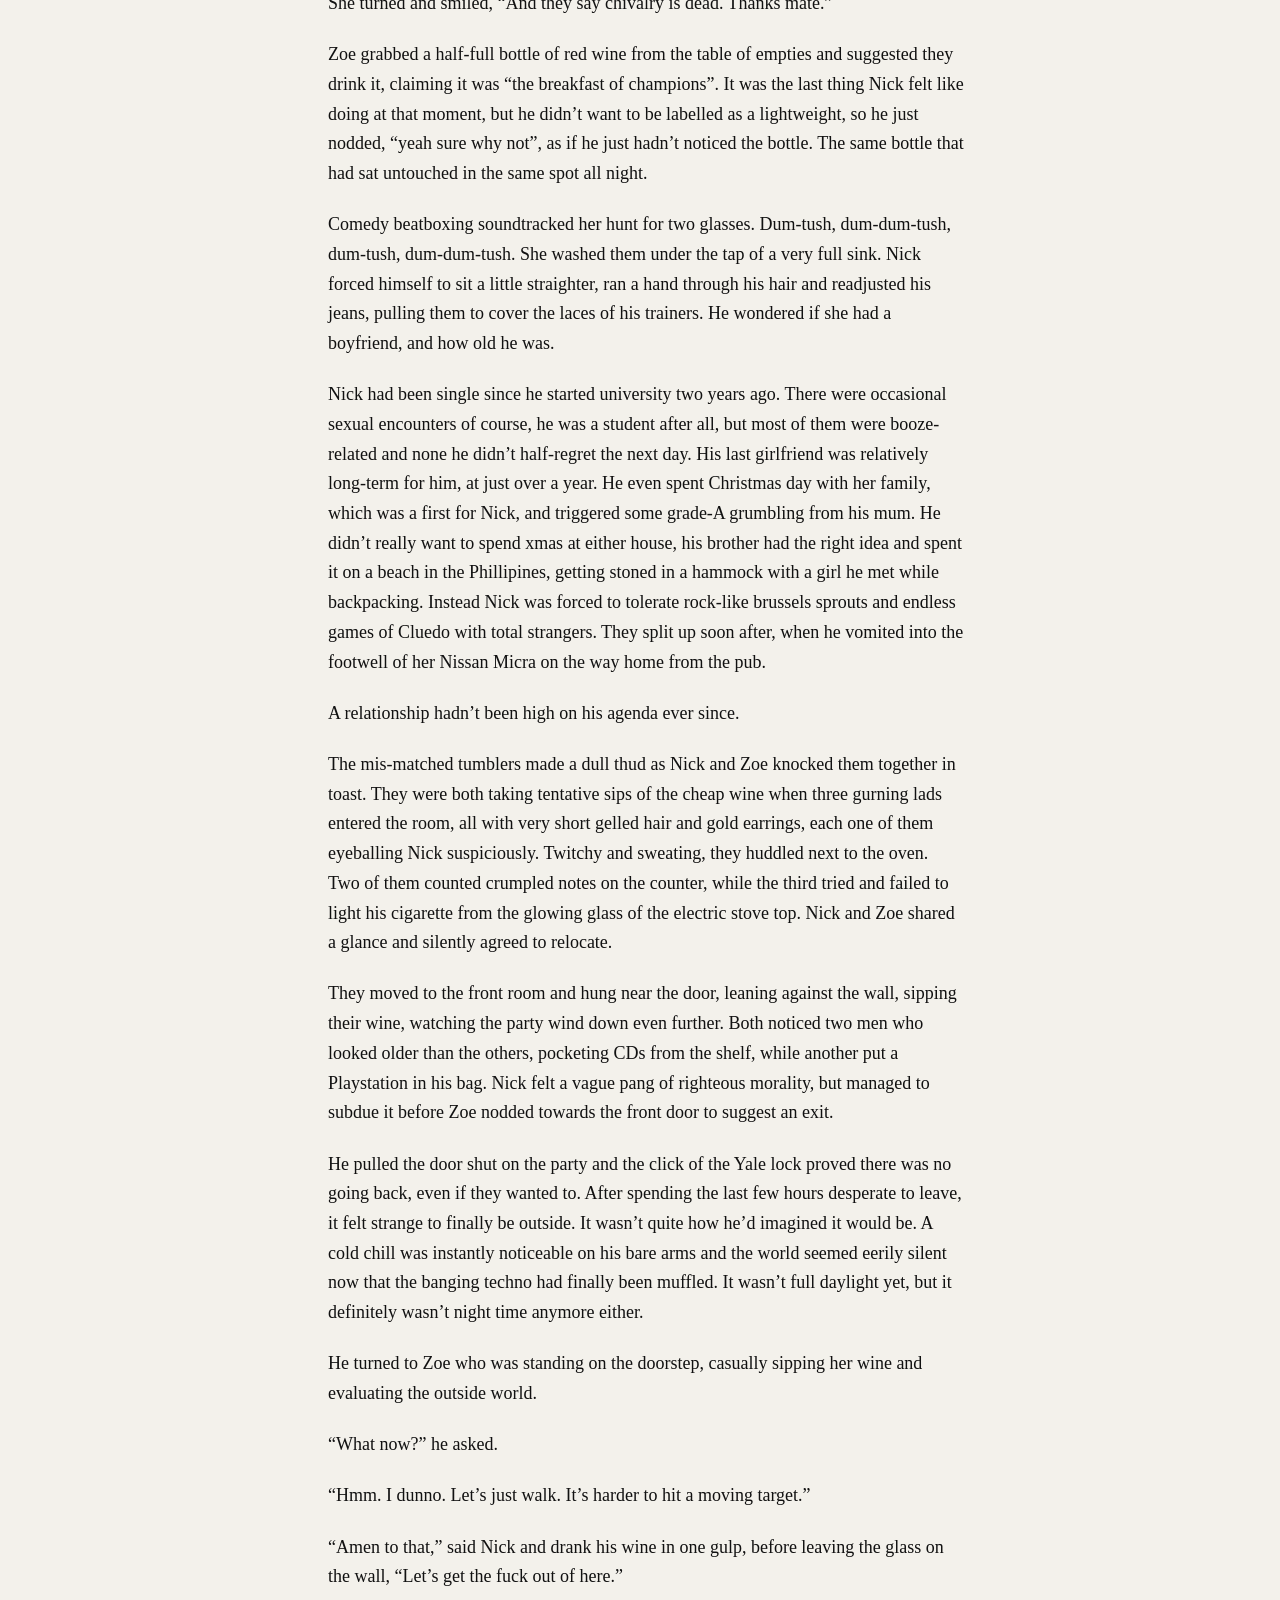
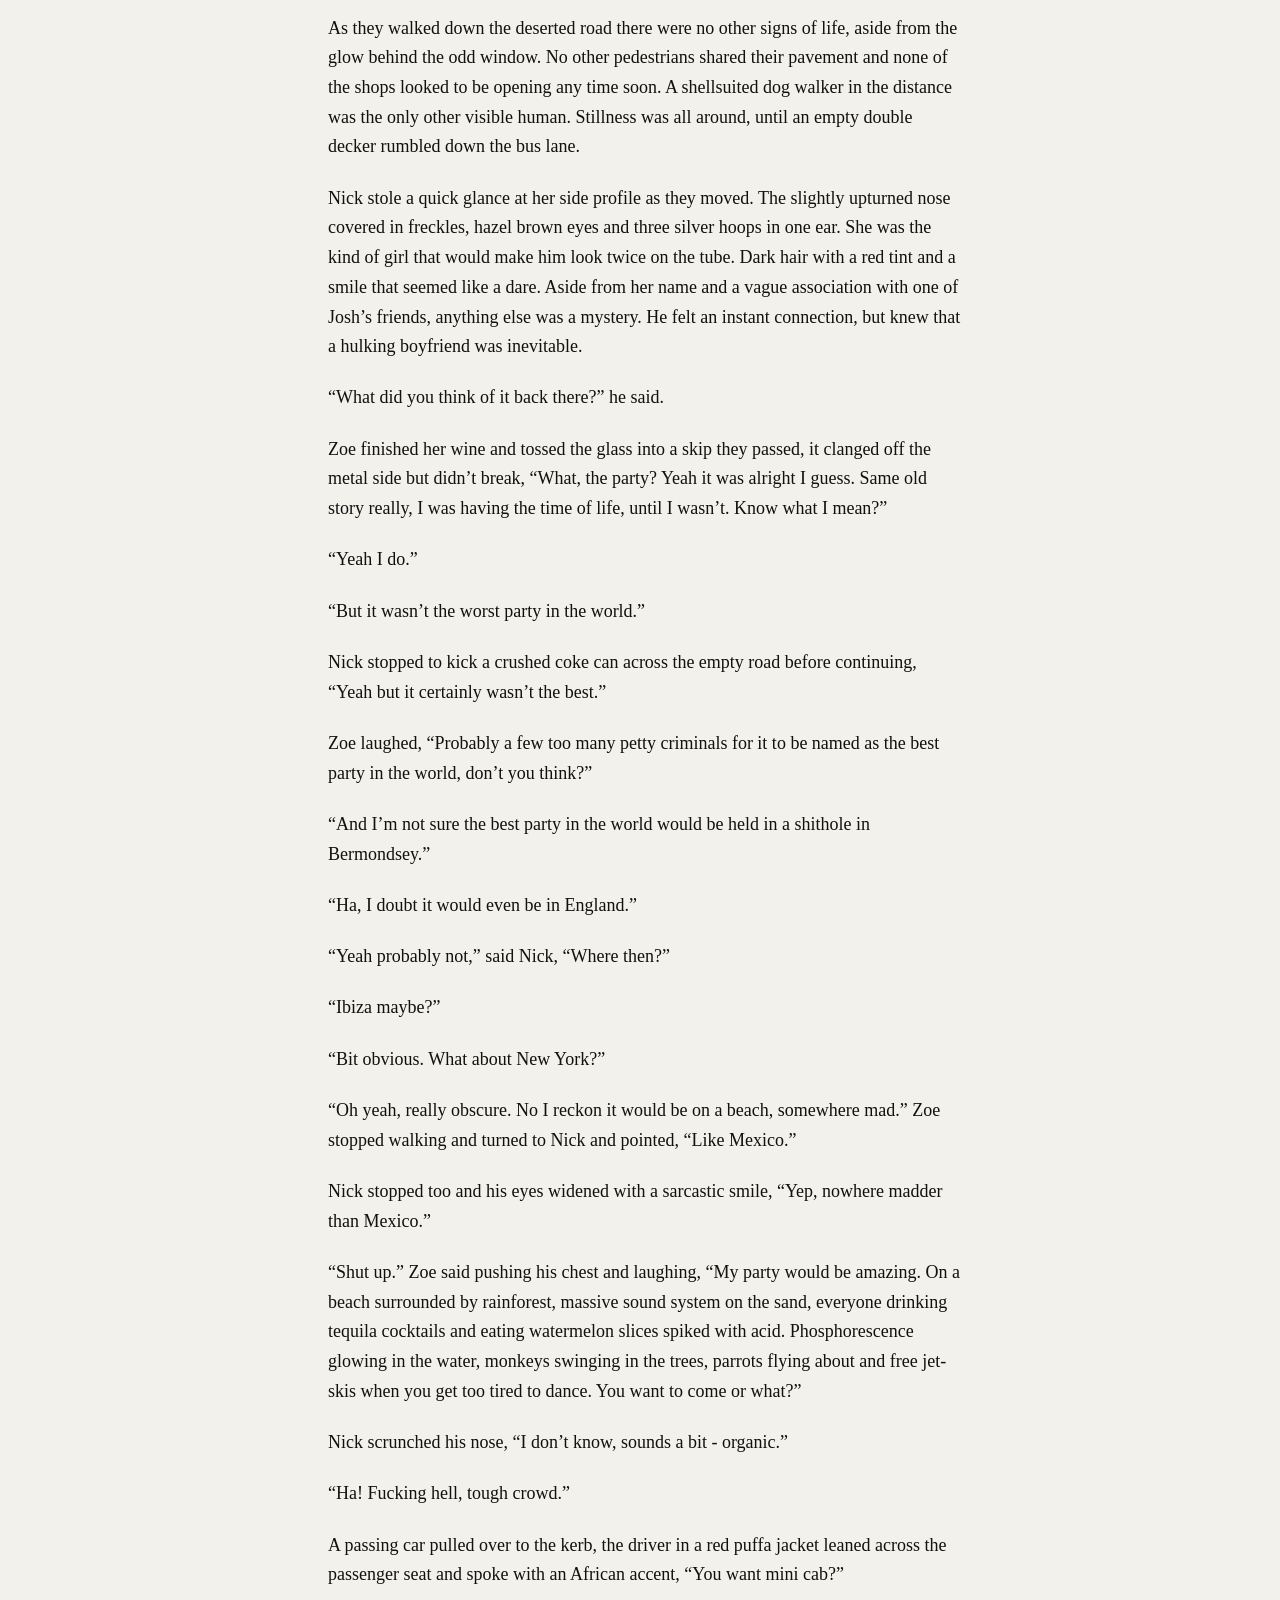
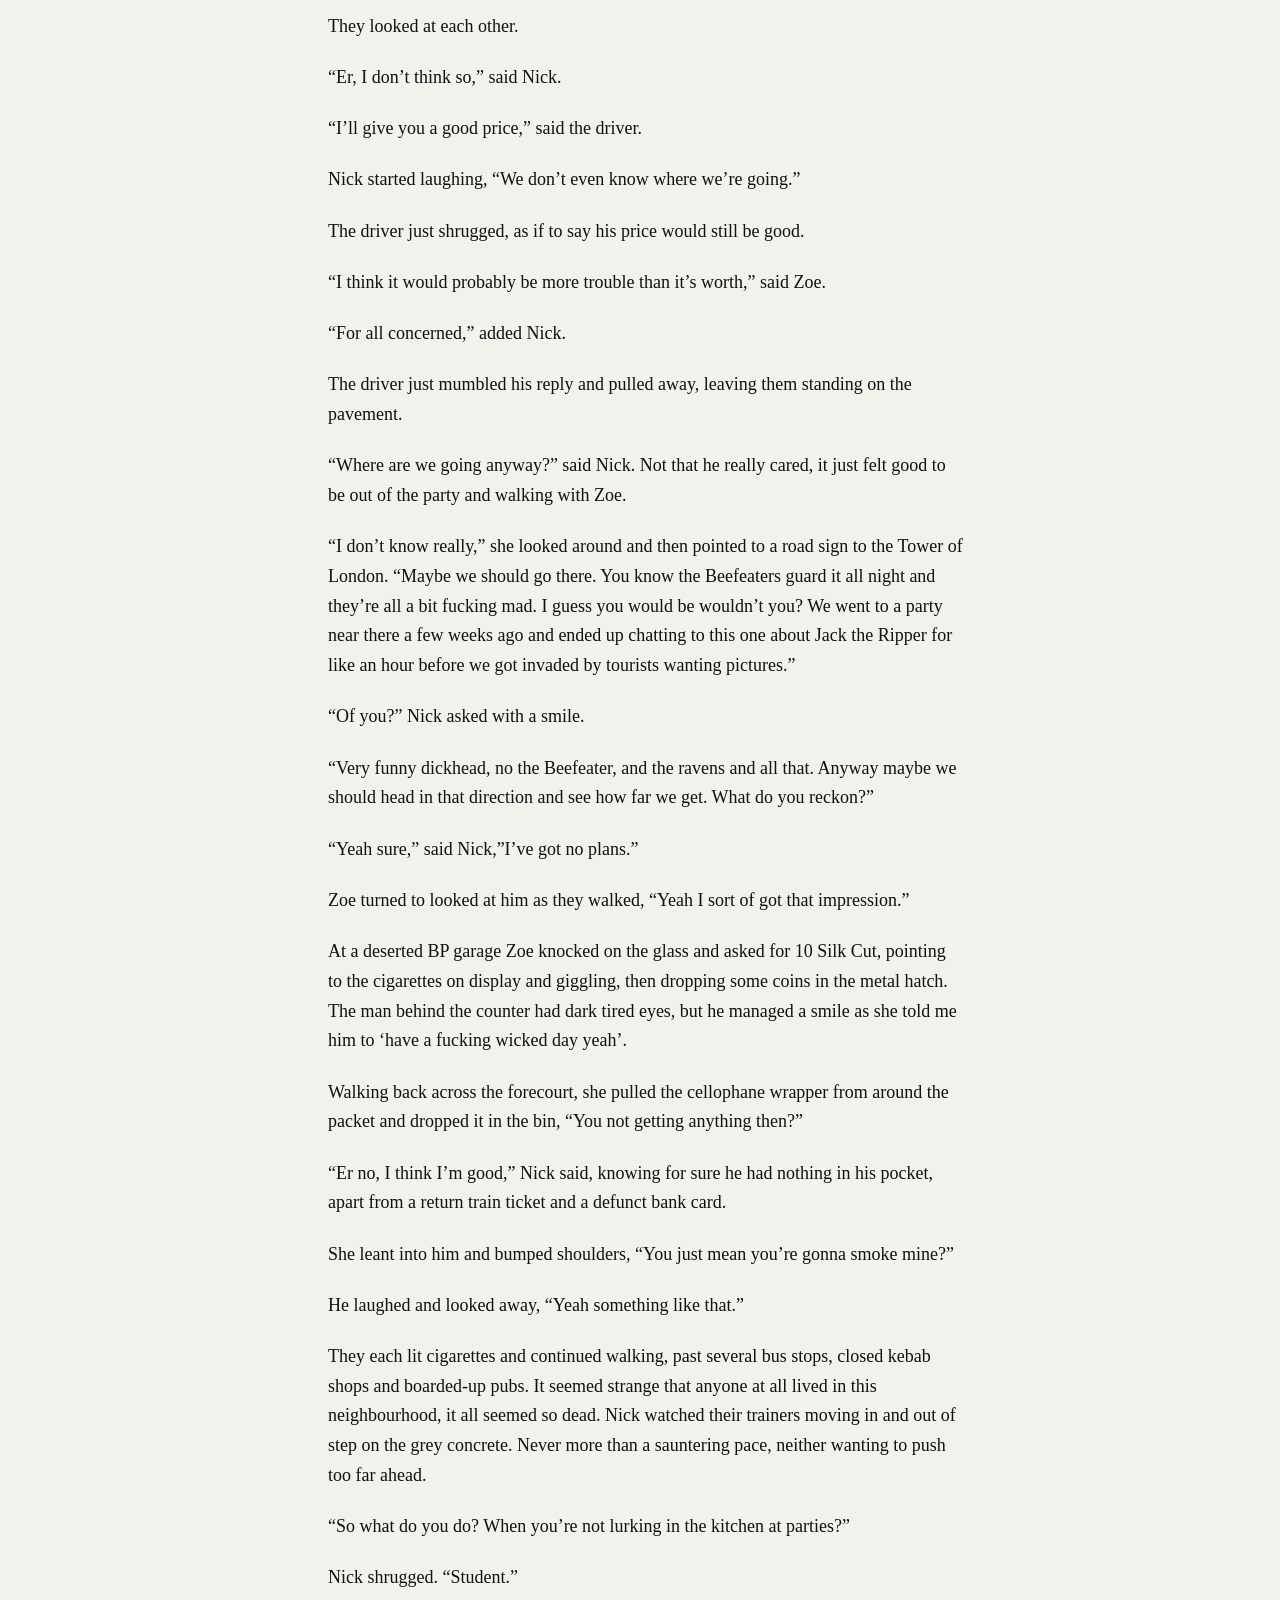
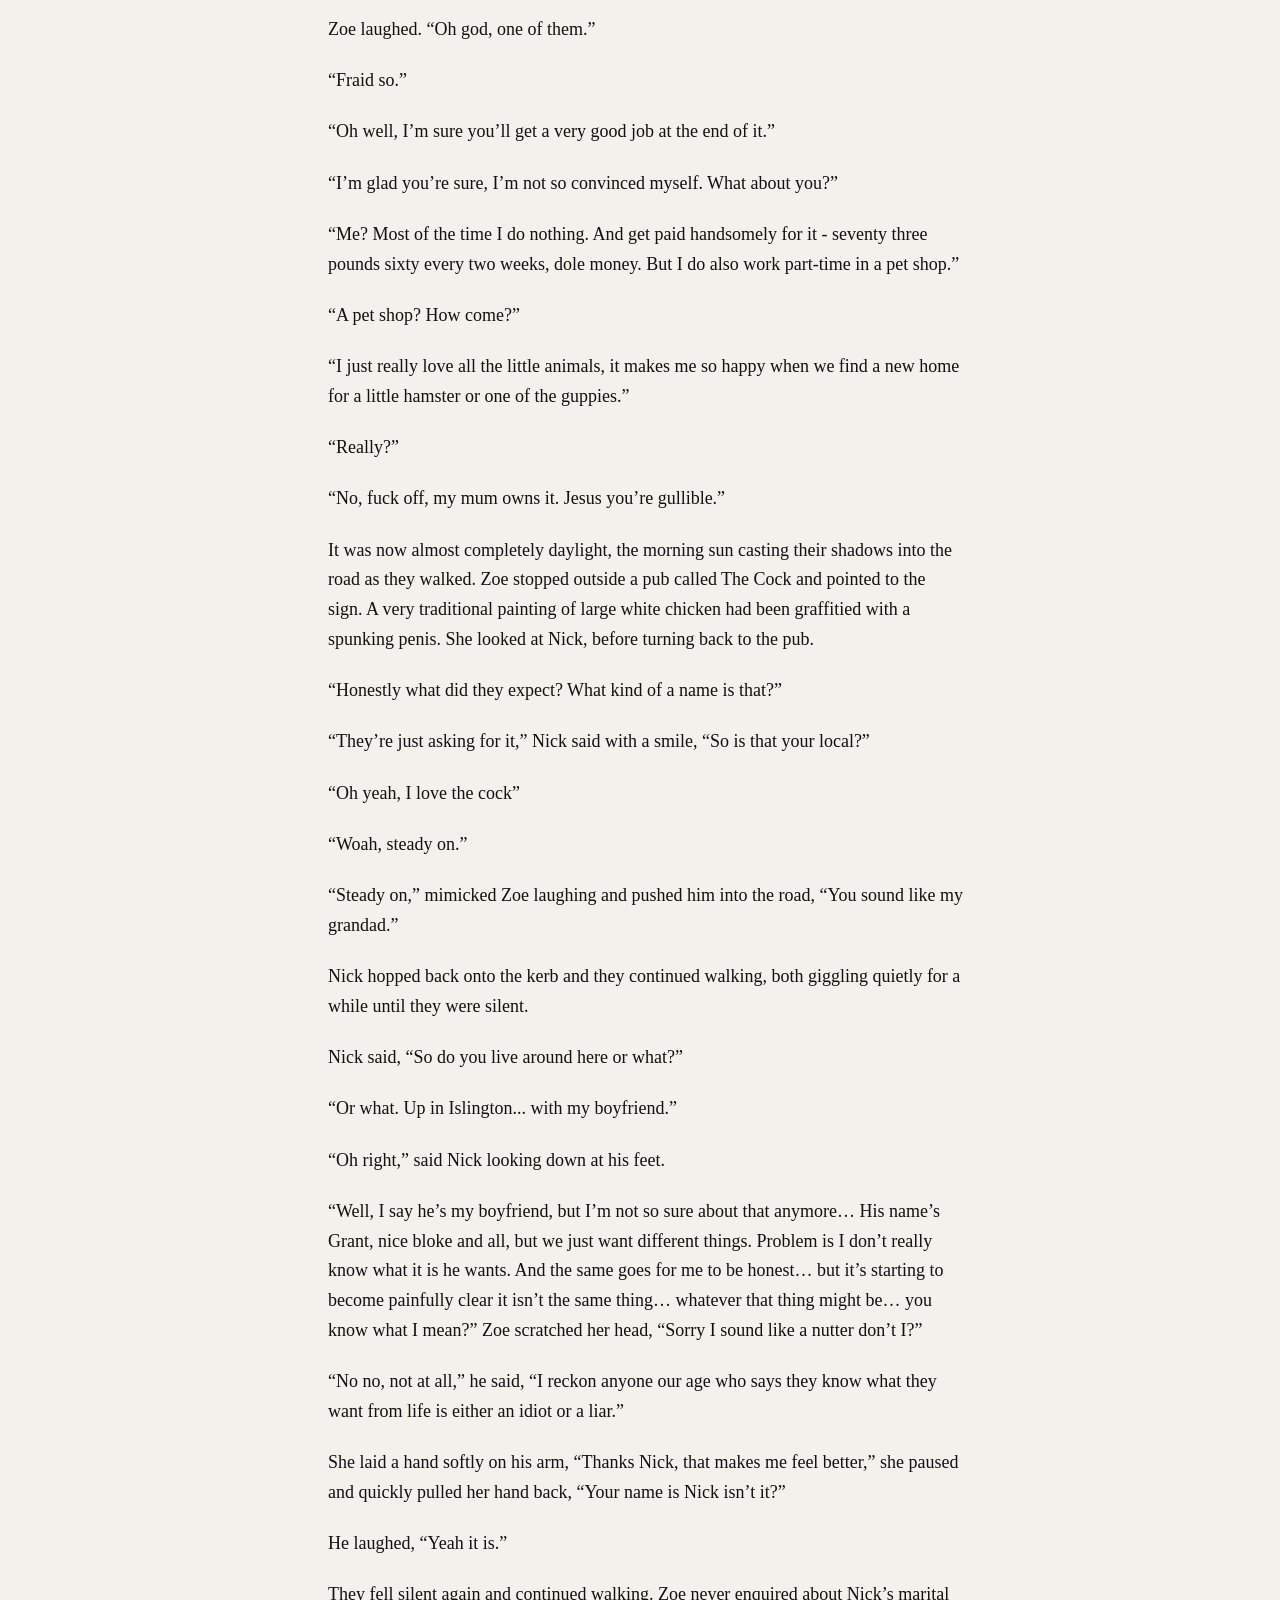
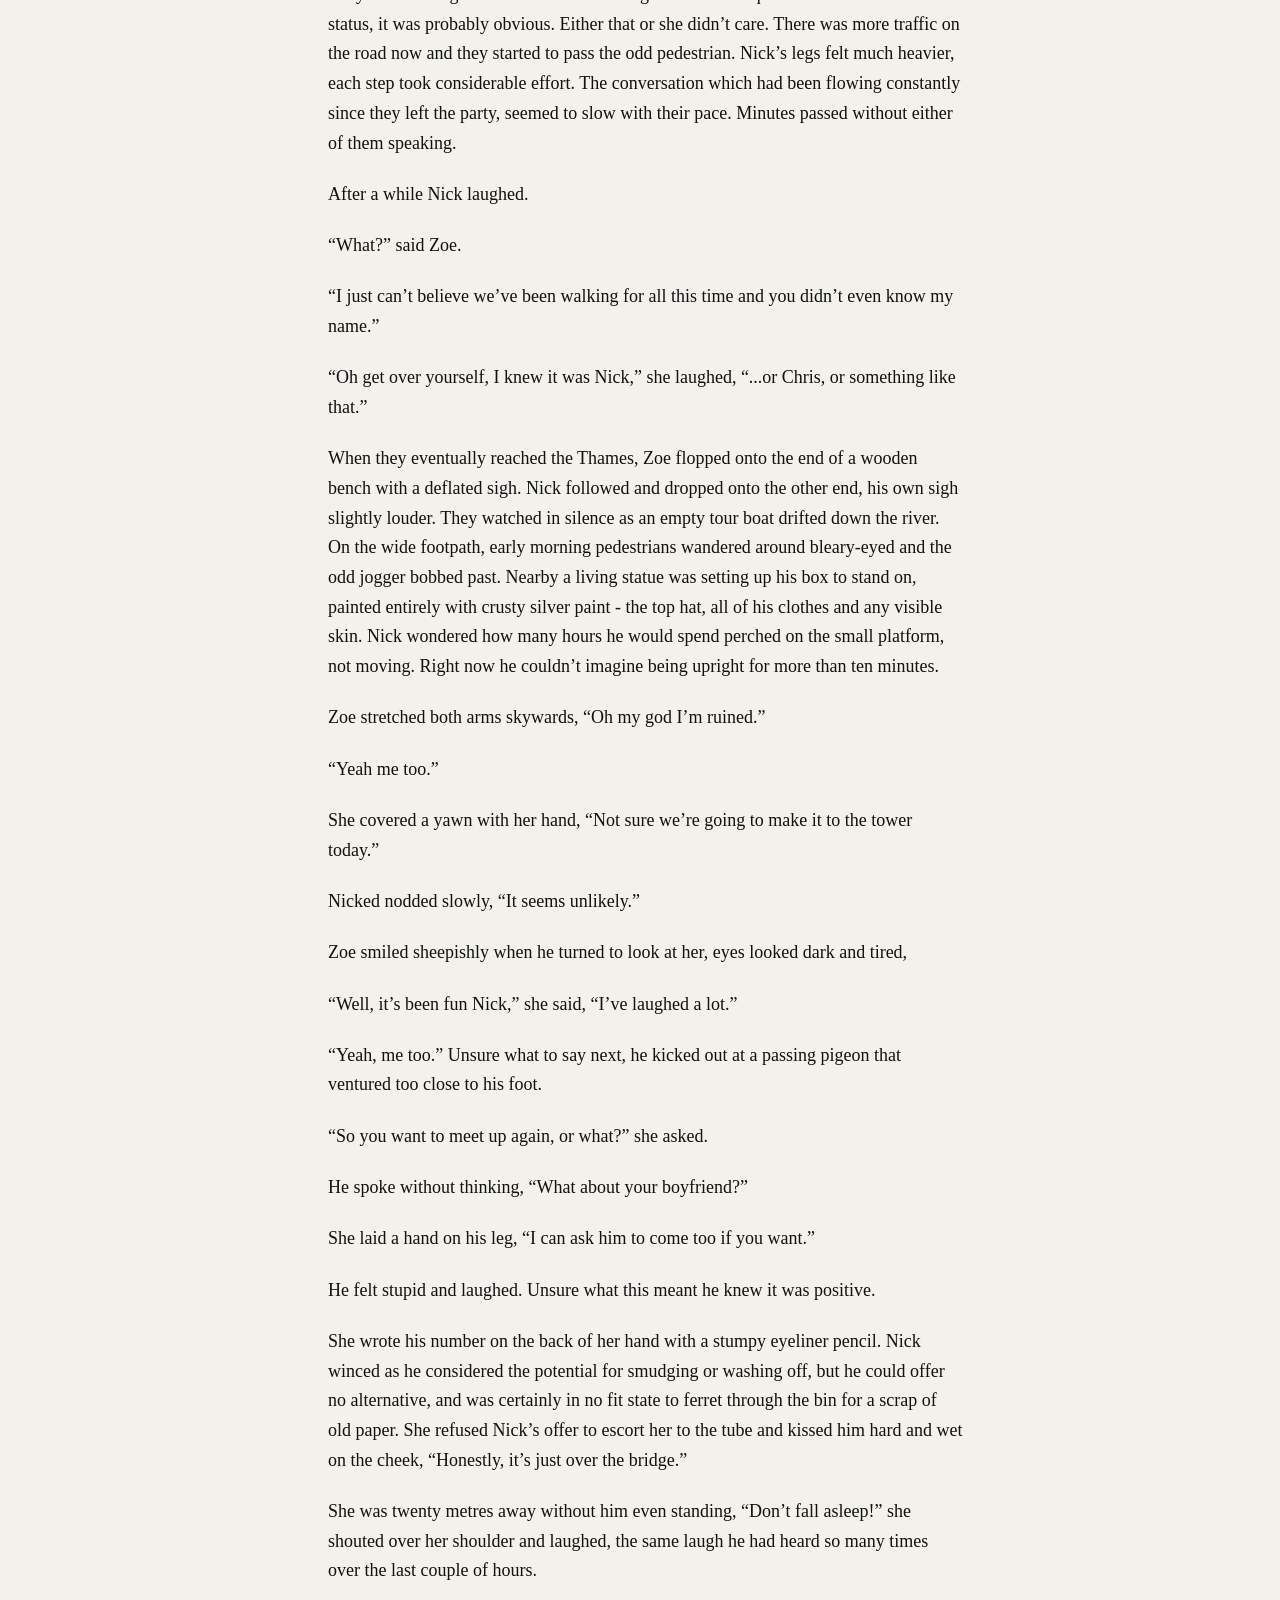
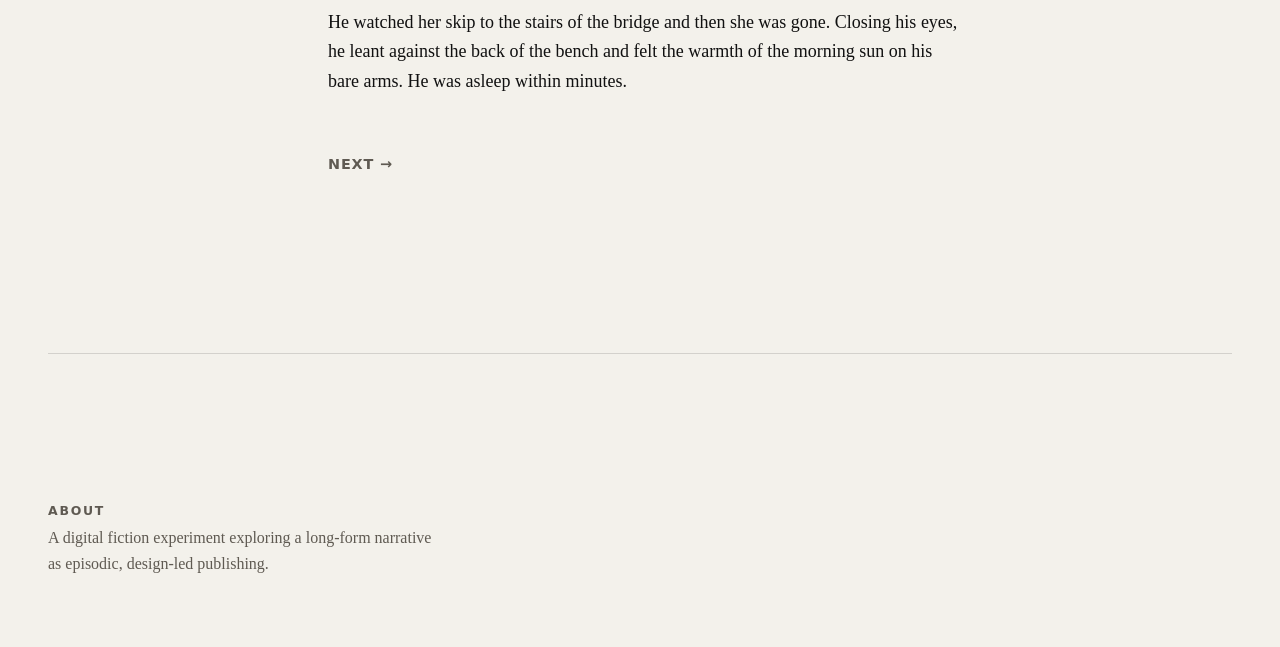
==== commit bc26144e: "Update index.html" ====
--- a/index.html
+++ b/index.html
@@ -21,12 +21,23 @@
   </video>
 
 </div>
-      <div class="hero__inner">
-        <p class="hero__kicker">A novel in three halves</p>
-        <h1 class="hero__title">Yeah no definitely</h1>
-        <p class="hero__dek">Three friends — three decades. Fuelled by alcopops and amphetamines, they’ll spend the rest of their lives dealing with what happened after the party.</p>
-        <a class="hero__link" href="#era-1995">Start reading ↓</a>
-      </div>
+<div class="hero__inner">
+  <p class="hero__kicker">A novel in three halves</p>
+
+  <h1 class="hero__title">
+    Yeah no definitely
+  </h1>
+
+  <div class="hero__panel">
+    <p class="hero__dek">
+      Three friends — three decades. Fuelled by alcopops and amphetamines, they’ll spend the rest of their lives dealing with what happened after the party.
+    </p>
+
+    <a class="hero__link" href="#era-1995">
+      Start reading ↓
+    </a>
+  </div>
+</div>
     </header>
 
 
--- a/style.css
+++ b/style.css
@@ -49,7 +49,6 @@
 .hero {
   position: relative;
   overflow: hidden;
-  min-height: 100svh;
 }
 
 .hero__carousel {
@@ -80,7 +79,6 @@
 .hero__carousel img.active {
   opacity: 1;
 }
-
 .hero__inner {
   position: absolute;
   left: 28px;
@@ -88,38 +86,58 @@
   z-index: 2;
 
   max-width: 680px;
-
-  padding: 24px 26px;
+  padding: 0;
+
+  background: transparent;
+  backdrop-filter: none;
+}
+
+
+.hero__video {
+  position: absolute;
+  inset: 0;
+  width: 100%;
+  height: 100%;
+  object-fit: cover;
+}
+.hero__kicker {
+  display: none;
+}
+
+
+.hero__title {
+  display: inline;
+
+  padding: 0.01em 0.12em;
+
+  line-height: 1.05;
+
+  font-family: var(--sans);
+  font-weight: 700;
+  font-size: var(--display-size);
+  letter-spacing: -0.04em;
+      margin-bottom: 18px;
 
   background: rgba(244, 240, 232, 0.82);
-  backdrop-filter: blur(5px);
-}
-
-    .hero__kicker {
-      margin: 0 0 12px;
-      font: 600 0.78rem/1 var(--sans);
-      letter-spacing: 0.16em;
-      text-transform: uppercase;
-      color: var(--muted);
-    }
-
-    .hero__title {
-      margin: 0;
-      max-width: 12ch;
-      font-family: var(--sans);
-      font-weight: 700;
-      font-size: var(--display-size);
-      line-height: 0.95;
-      letter-spacing: -0.04em;
-    }
+
+  box-decoration-break: clone;
+  -webkit-box-decoration-break: clone;
+}
 
 .hero__dek {
-  margin: 22px 0 34px;
-font-size: clamp(1.1rem, 2vw, 1.35rem);
+  max-width: 620px;
+  margin: 22px 0 22px;
+  padding: 22px 24px;
+      margin-top: 28px;
+
+  font-size: clamp(1.1rem, 2vw, 1.35rem);
   font-family: var(--sans);
   font-weight: 400;
   line-height: 1.5;
   color: var(--muted);
+
+  background: rgba(244, 240, 232, 0.82);
+  backdrop-filter: blur(5px);
 }
 
     .hero__link {
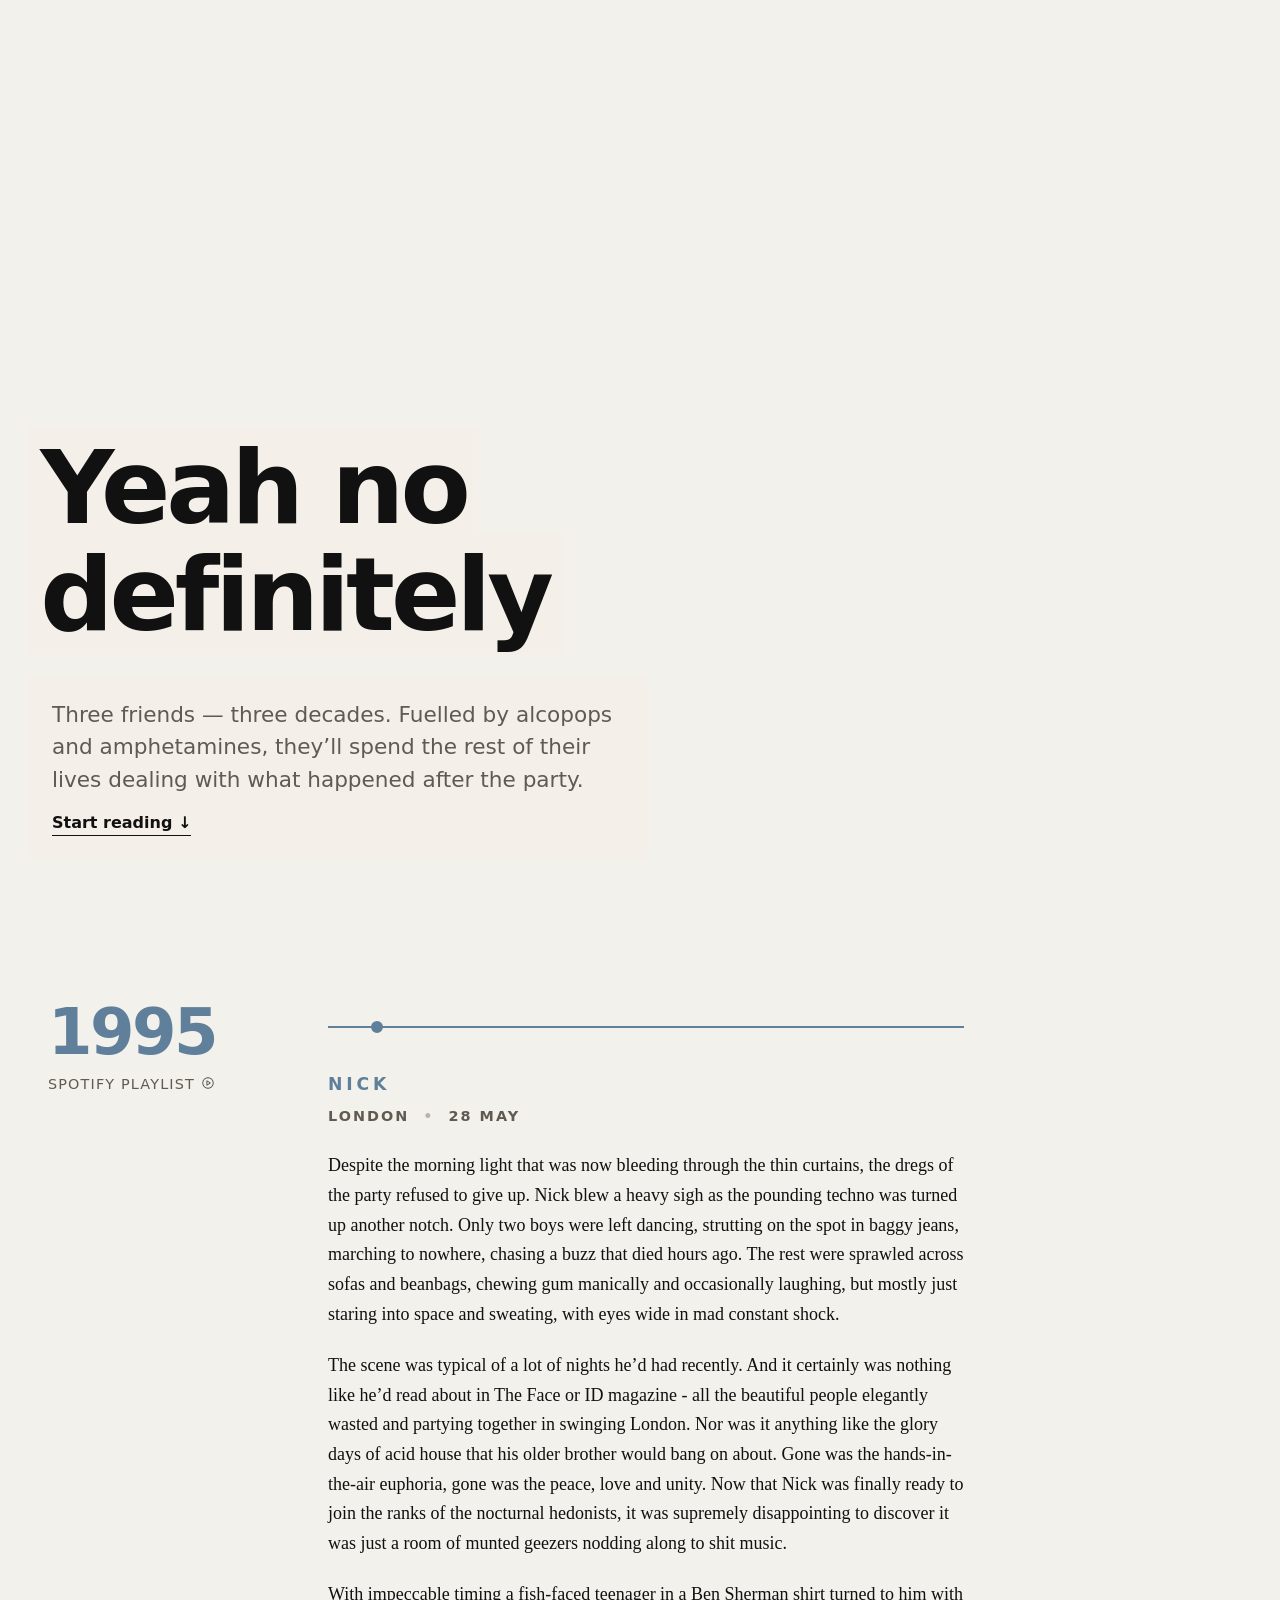
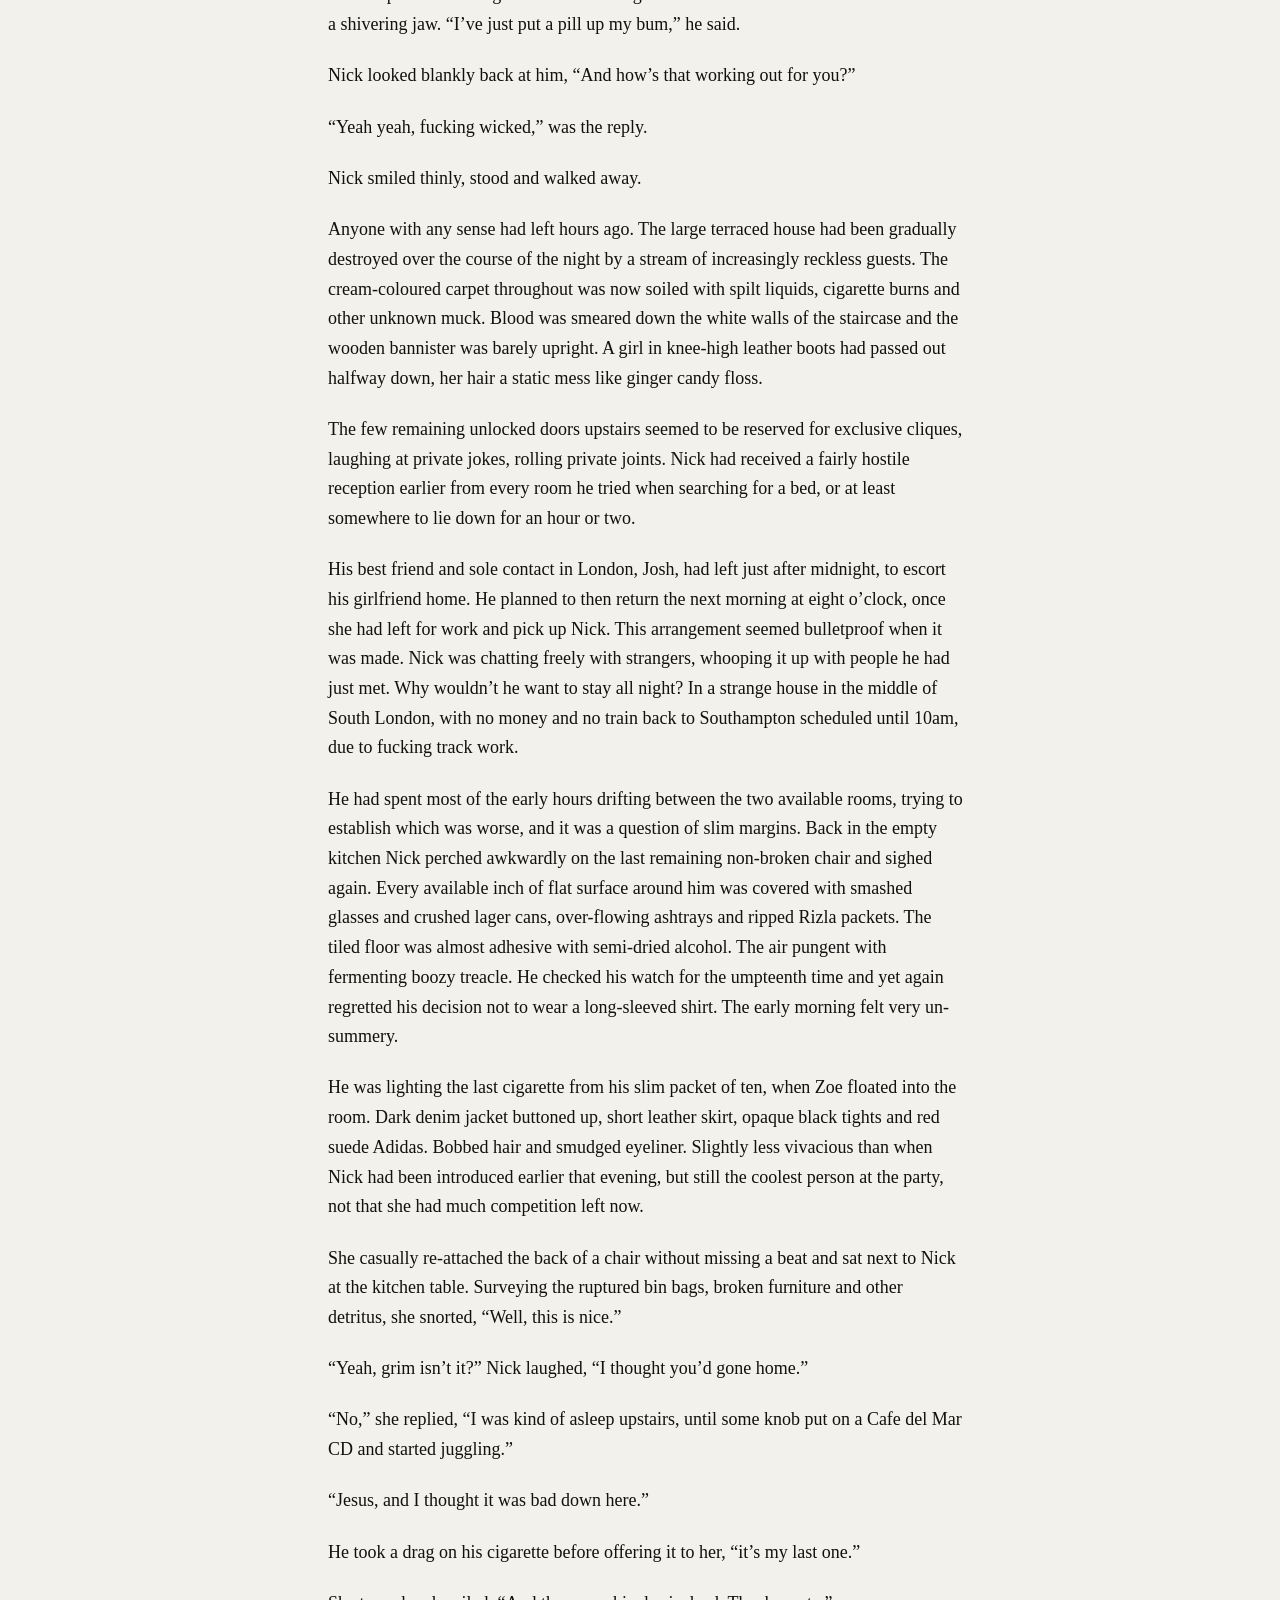
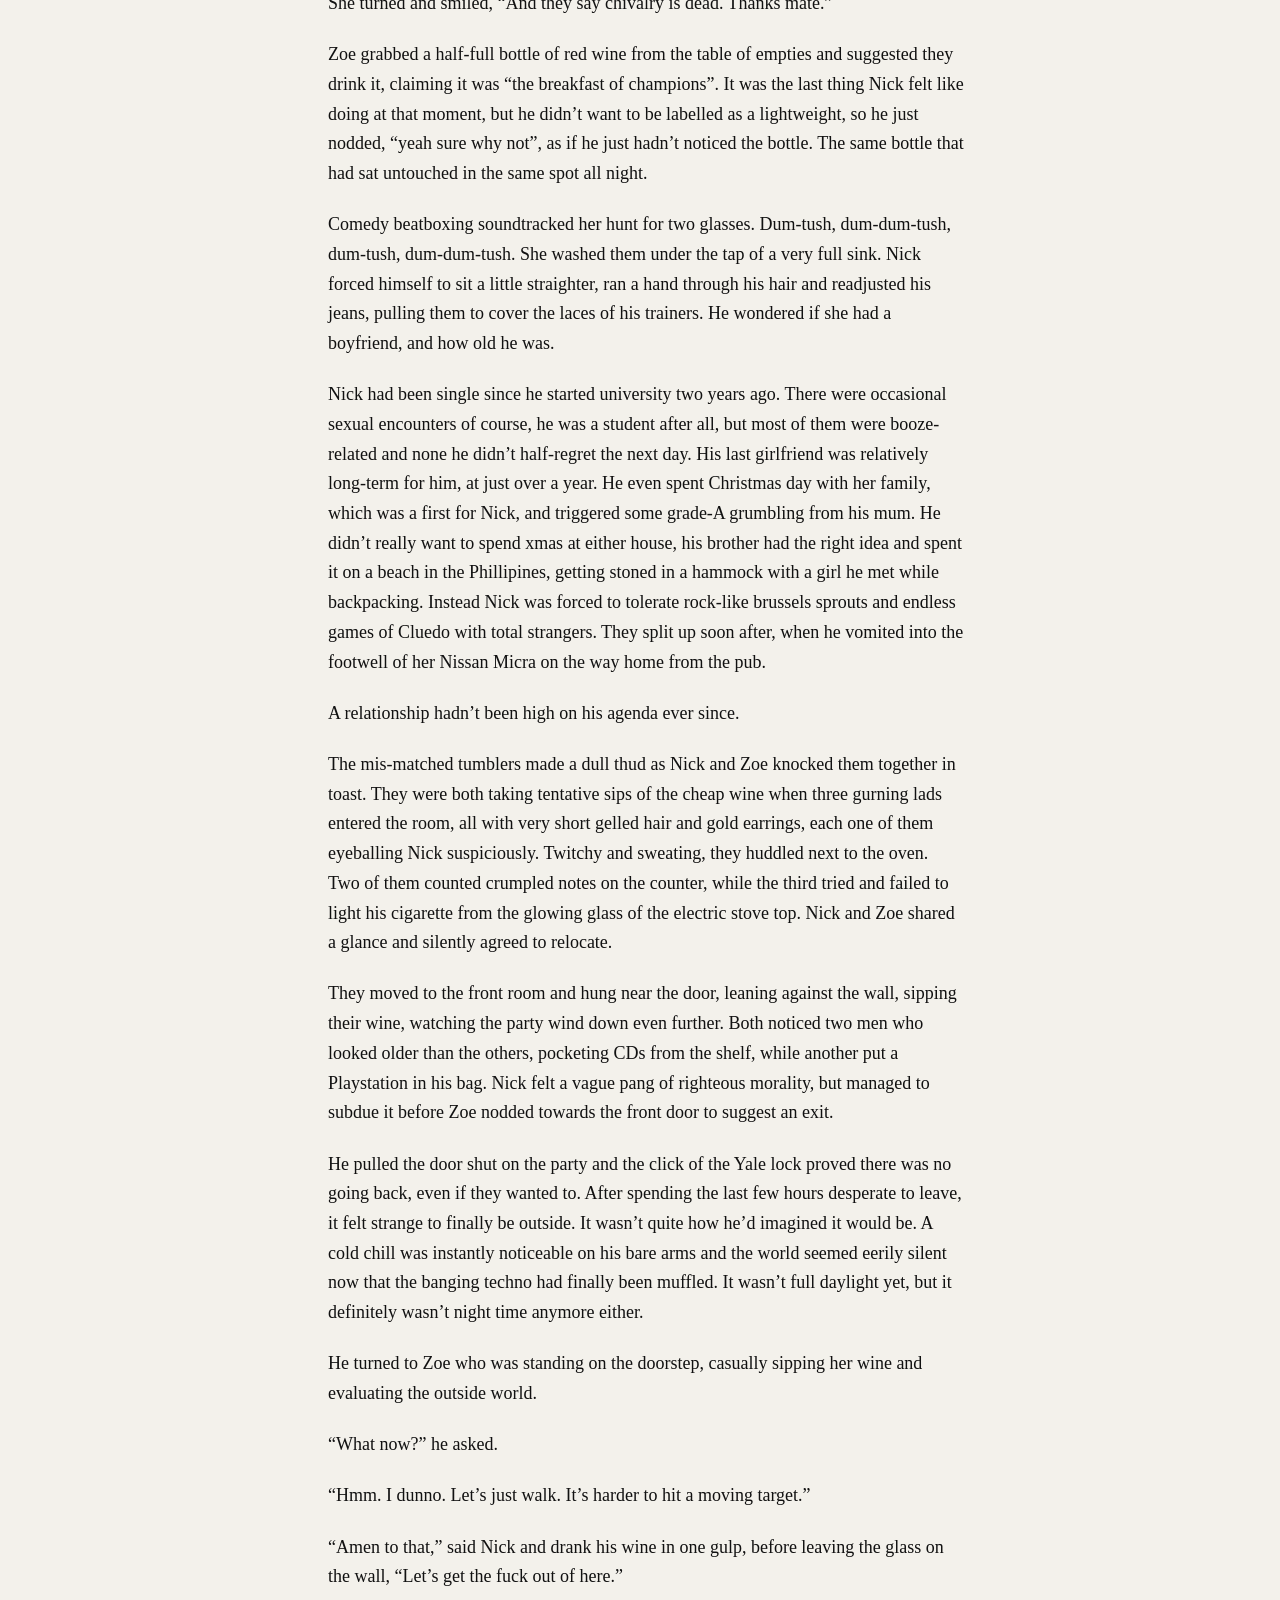
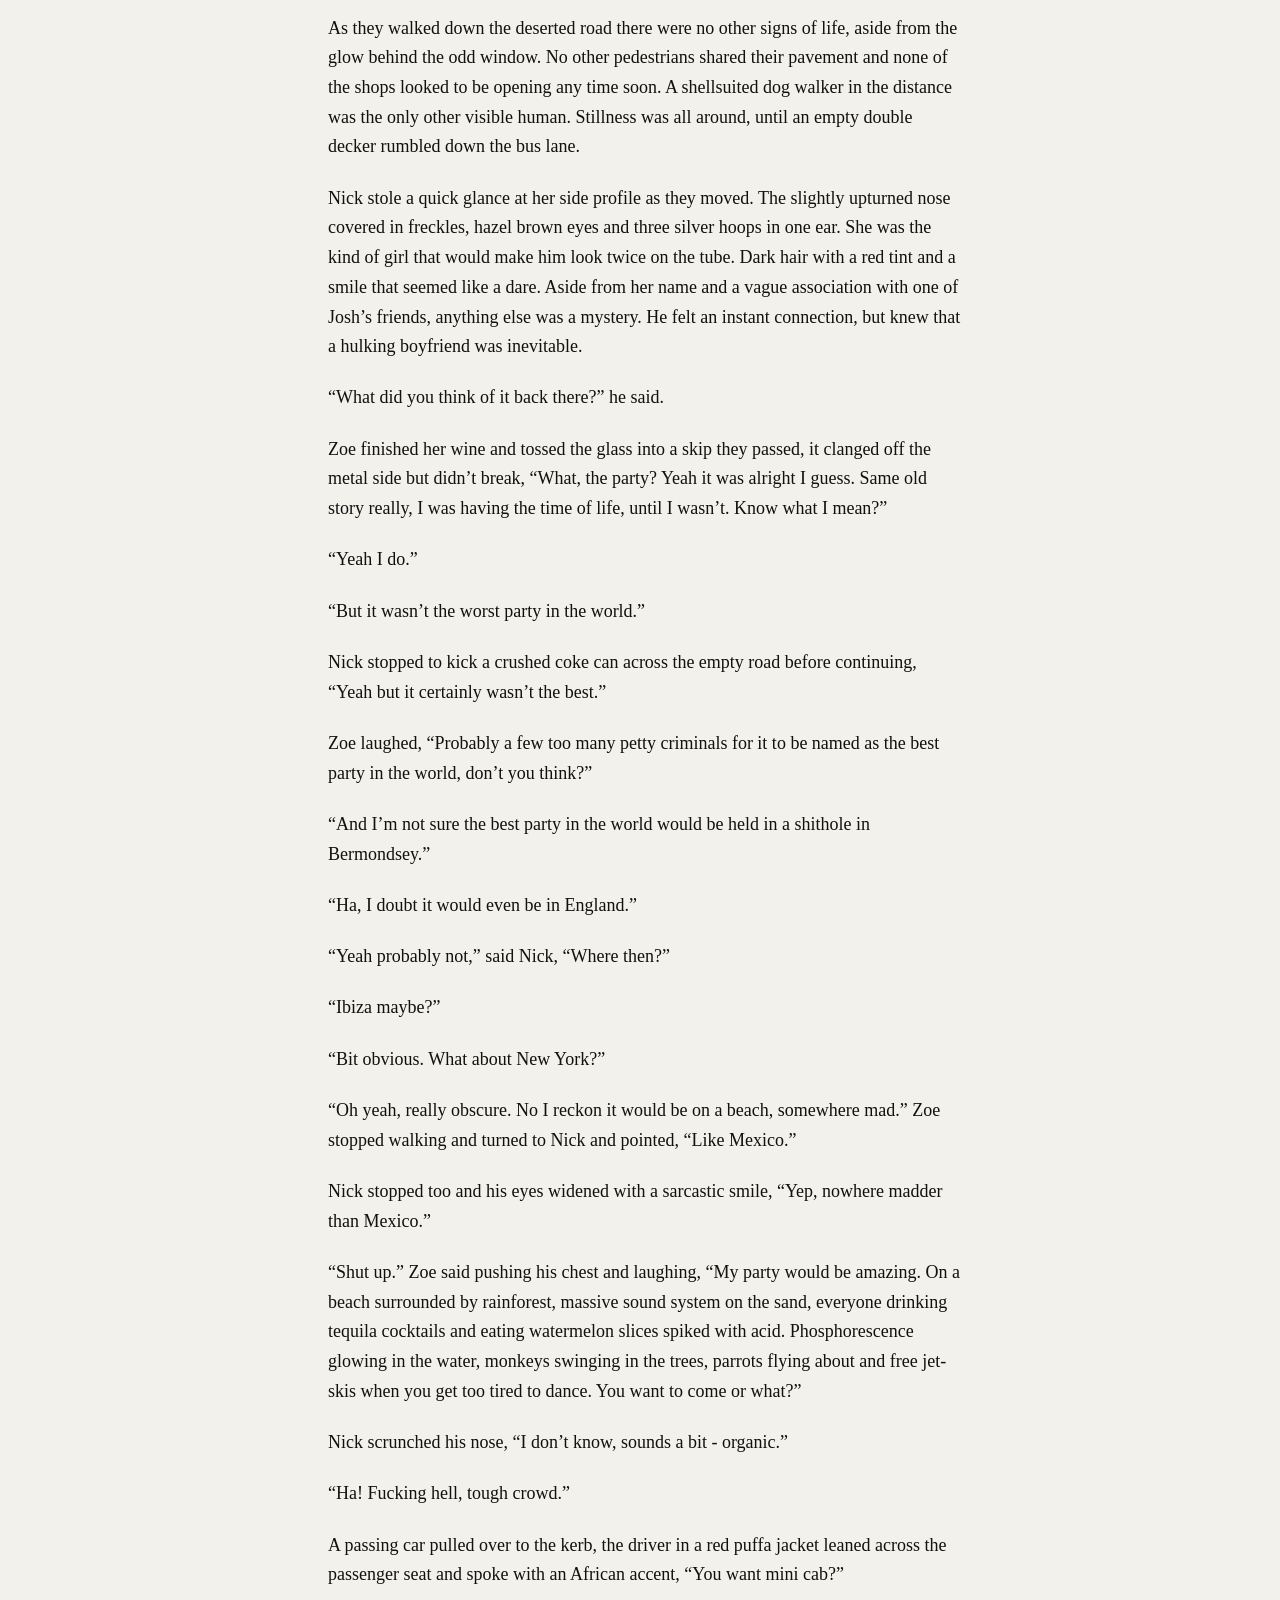
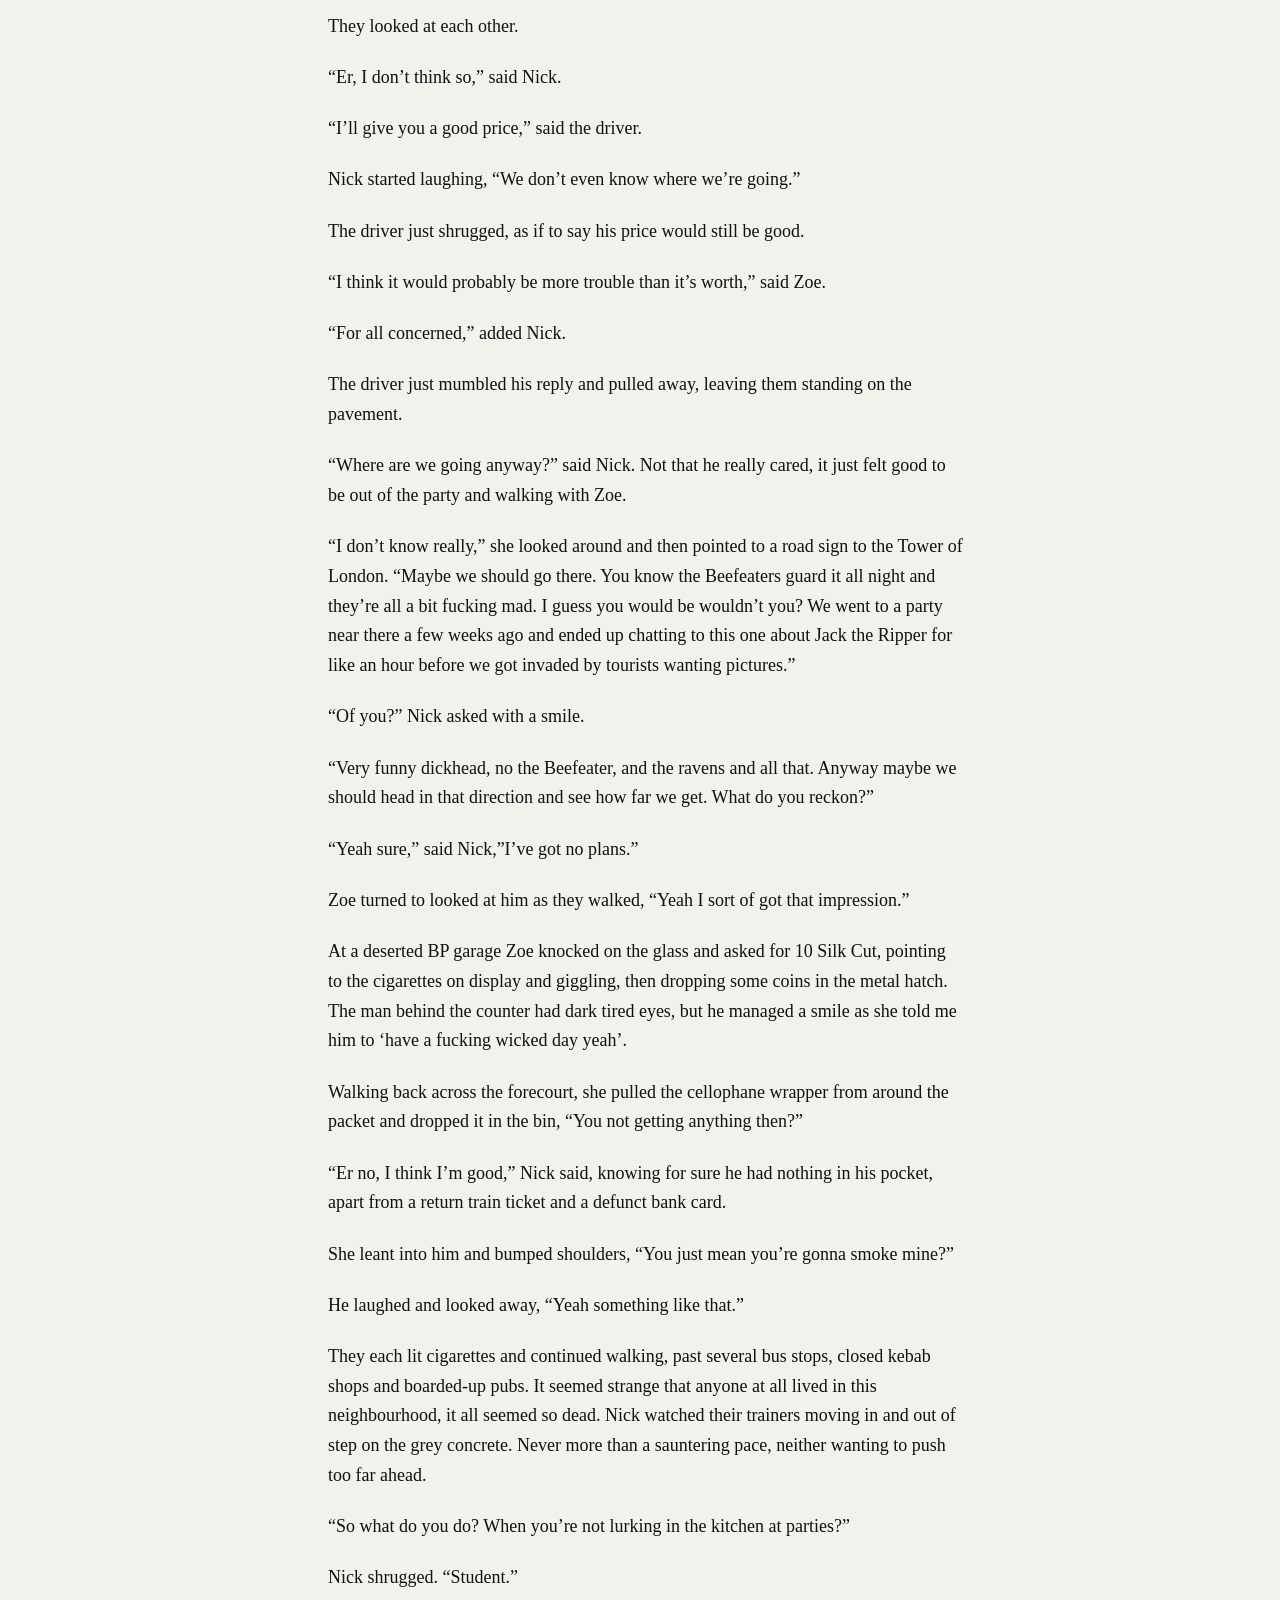
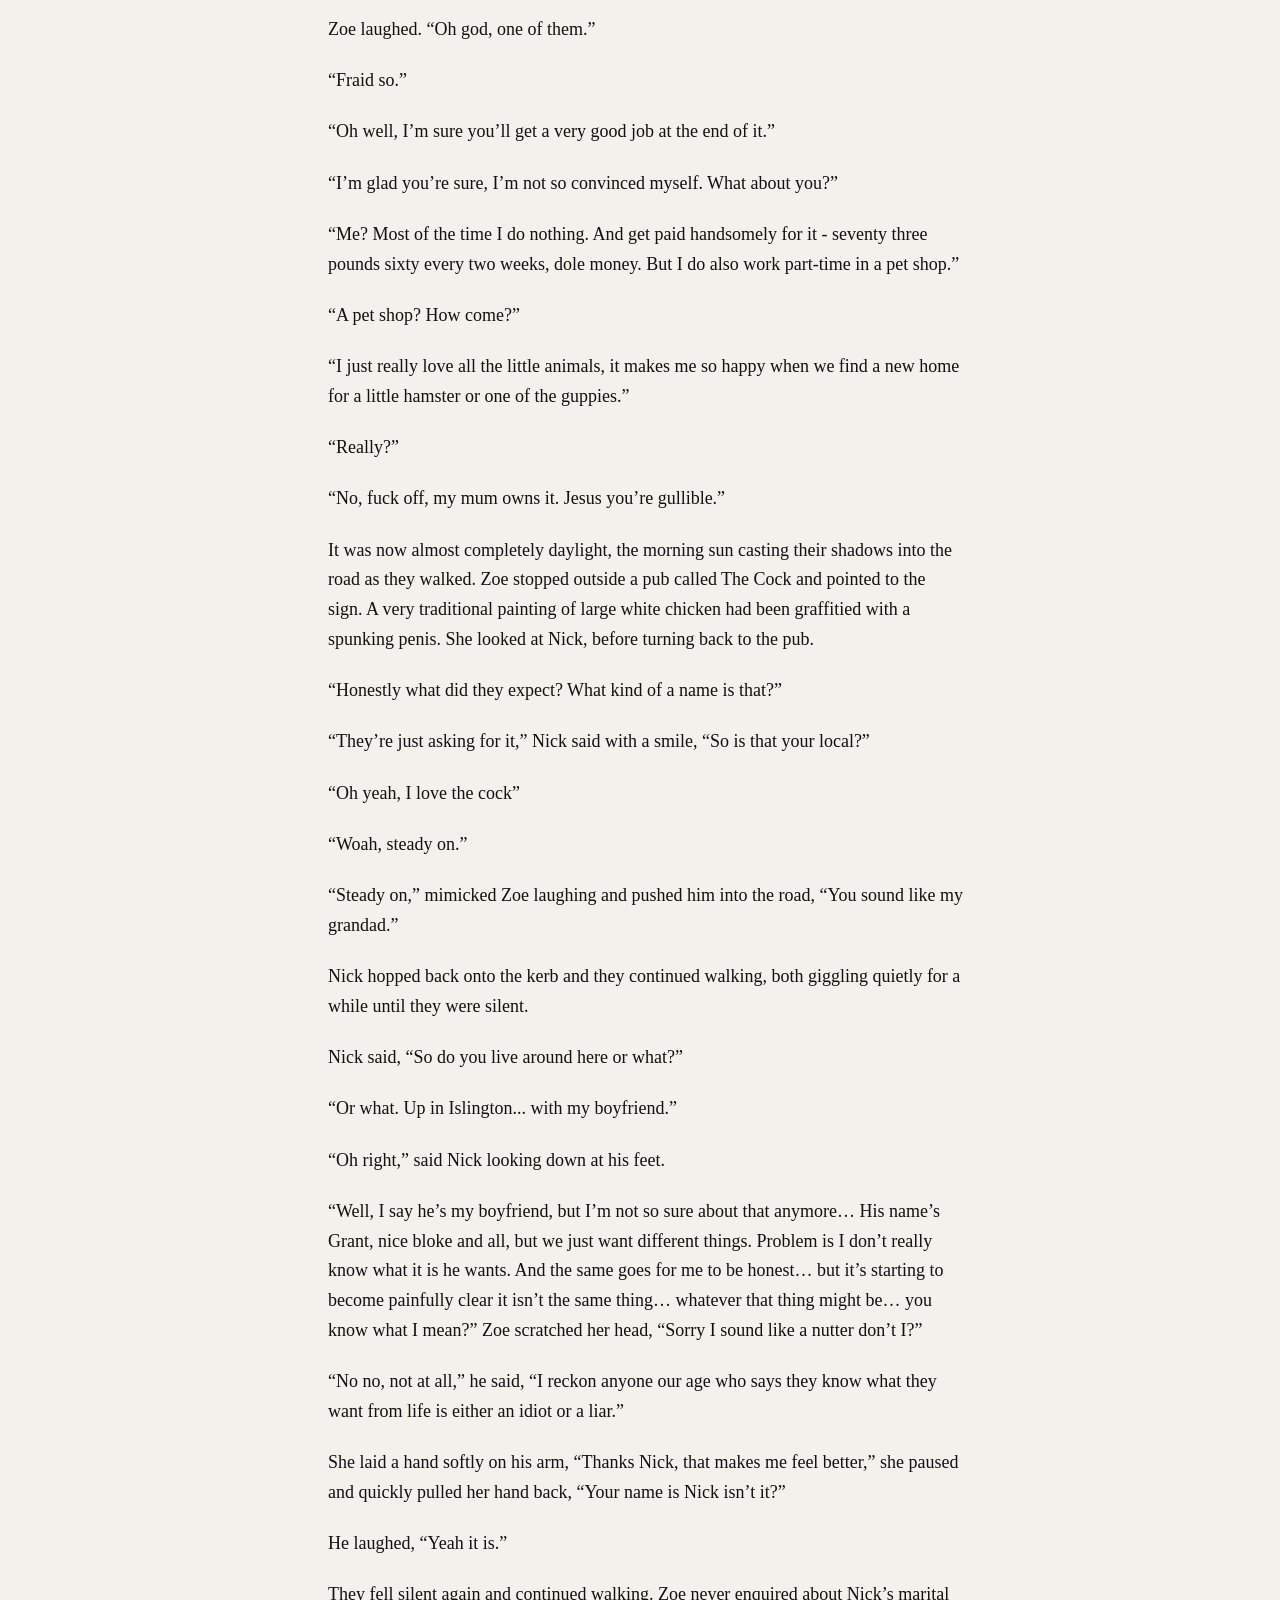
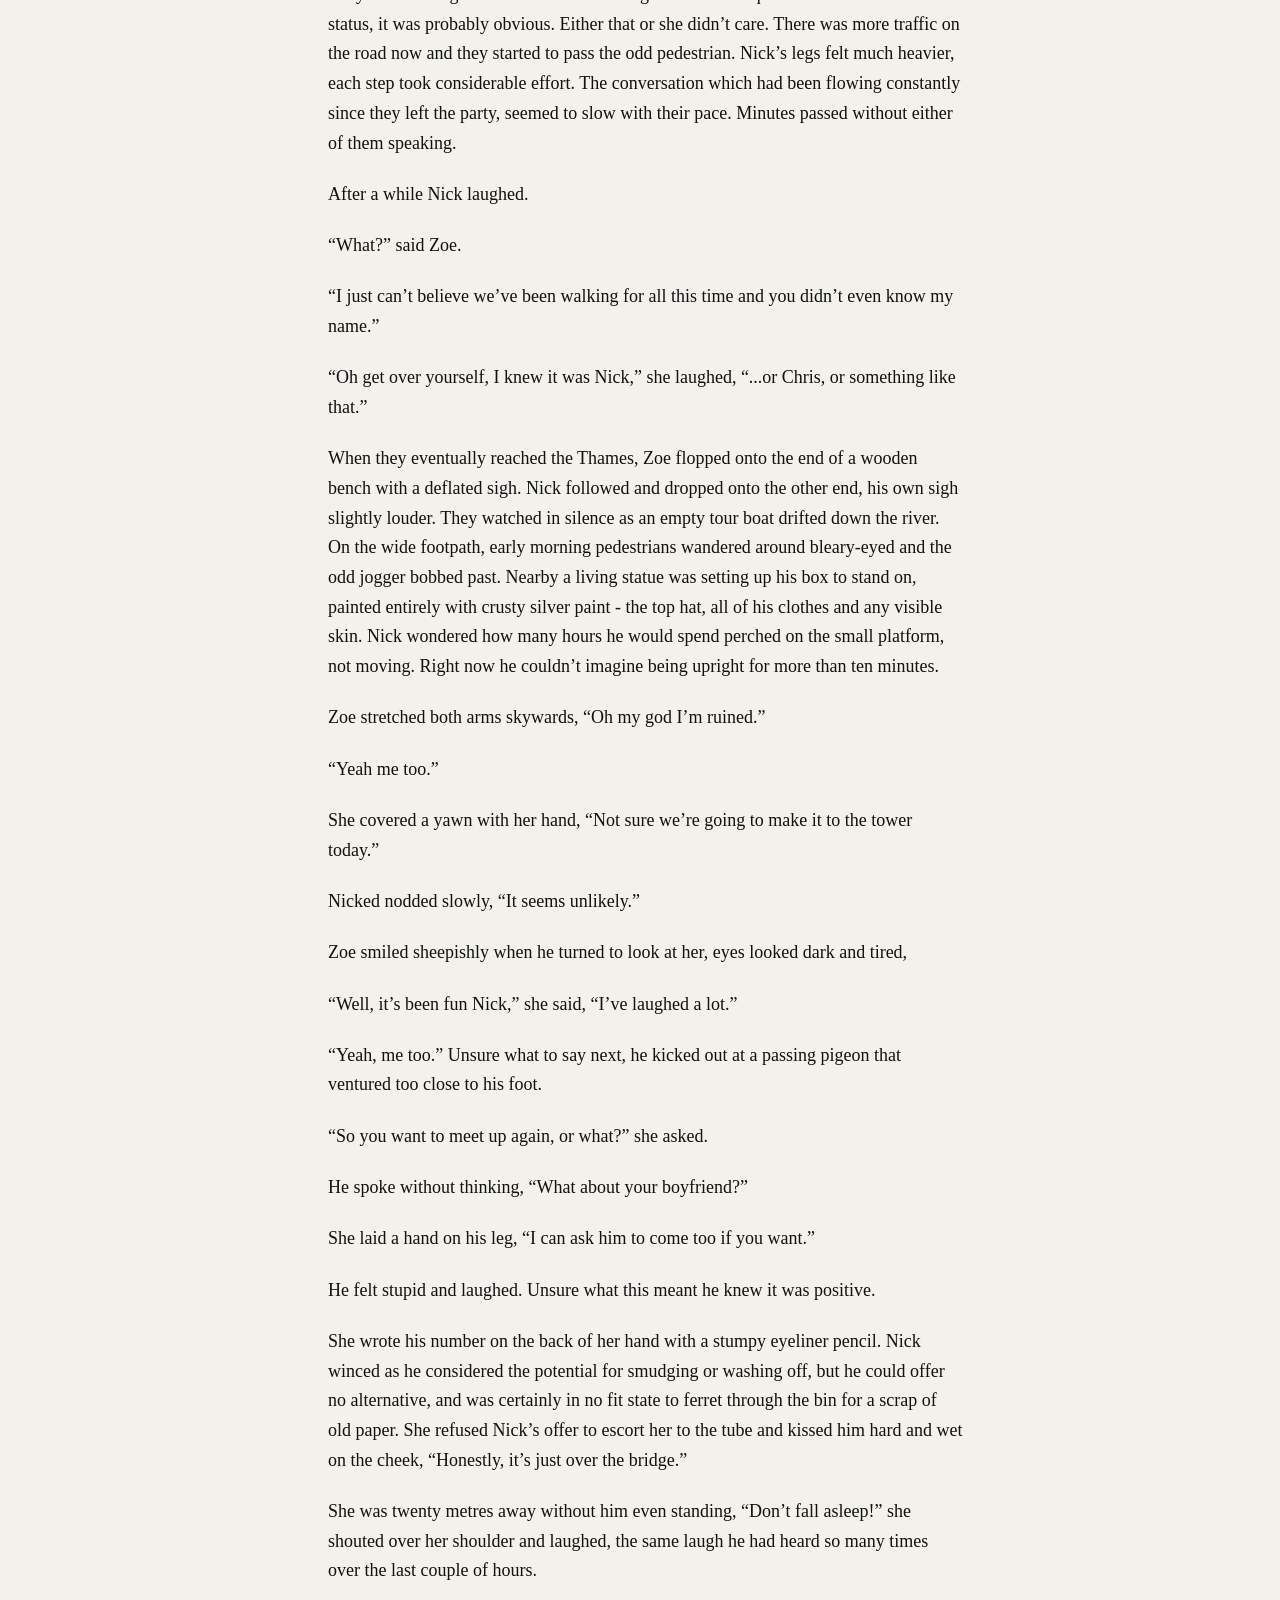
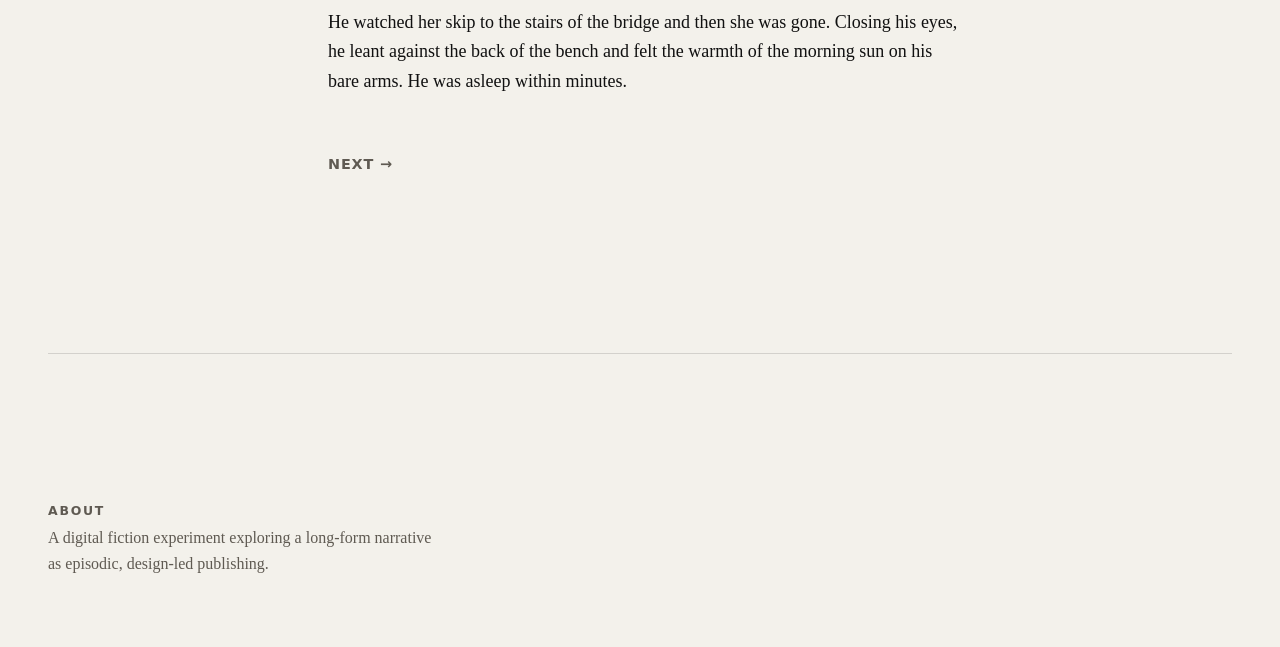
==== commit 10b8e221: "Remove kicker paragraph from hero section Removed the kicker paragraph from the hero section." ====
--- a/index.html
+++ b/index.html
@@ -22,8 +22,6 @@
 
 </div>
 <div class="hero__inner">
-  <p class="hero__kicker">A novel in three halves</p>
-
   <h1 class="hero__title">
     Yeah no definitely
   </h1>
--- a/style.css
+++ b/style.css
@@ -125,19 +125,13 @@
 }
 
 .hero__dek {
-  max-width: 620px;
-  margin: 22px 0 22px;
-  padding: 22px 24px;
-      margin-top: 28px;
+  margin: 0 0 18px;
 
   font-size: clamp(1.1rem, 2vw, 1.35rem);
   font-family: var(--sans);
   font-weight: 400;
   line-height: 1.5;
   color: var(--muted);
-
-  background: rgba(244, 240, 232, 0.82);
-  backdrop-filter: blur(5px);
 }
 
     .hero__link {
@@ -149,7 +143,15 @@
       border-bottom: 1px solid currentColor;
       padding-bottom: 4px;
     }
-
+.hero__panel {
+  max-width: 620px;
+
+  margin-top: 28px;
+  padding: 22px 24px;
+
+  background: rgba(244, 240, 232, 0.82);
+  backdrop-filter: blur(5px);
+}
     .era-nav {
       position: sticky;
       top: 0;
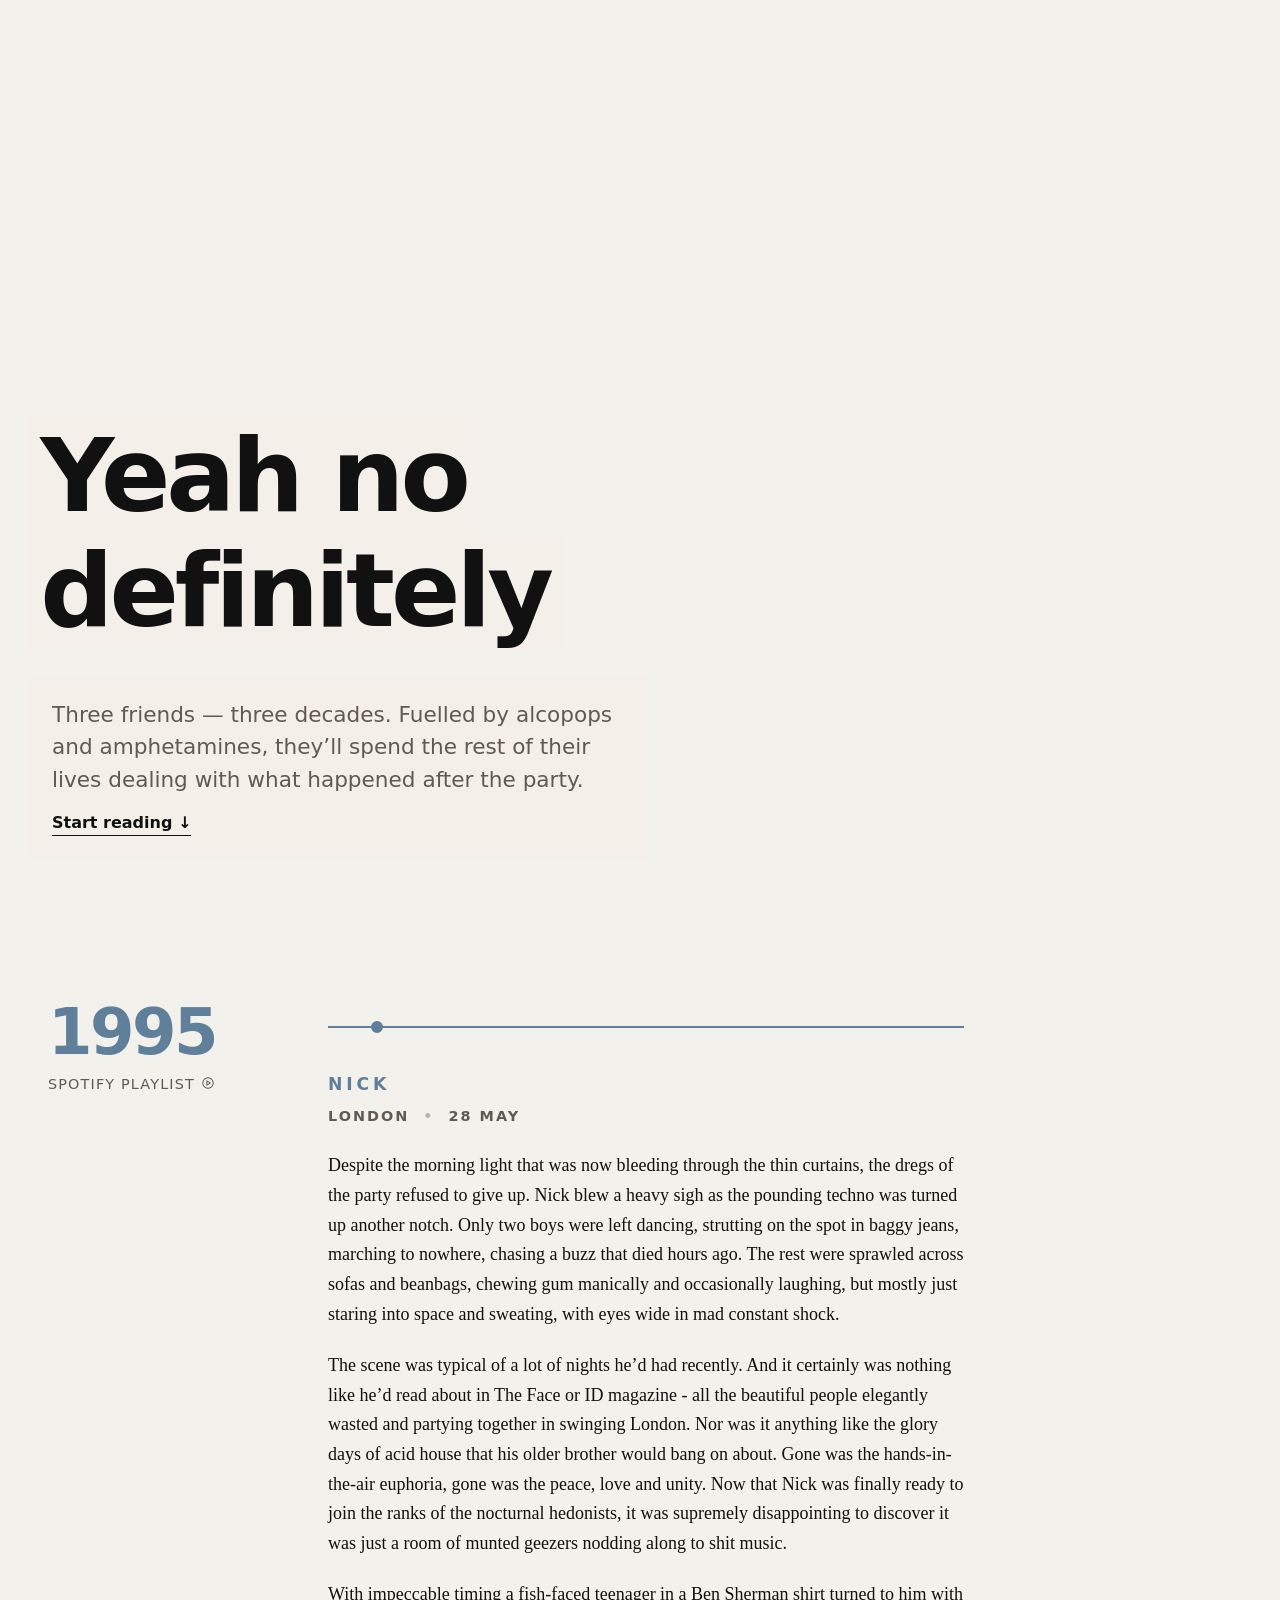
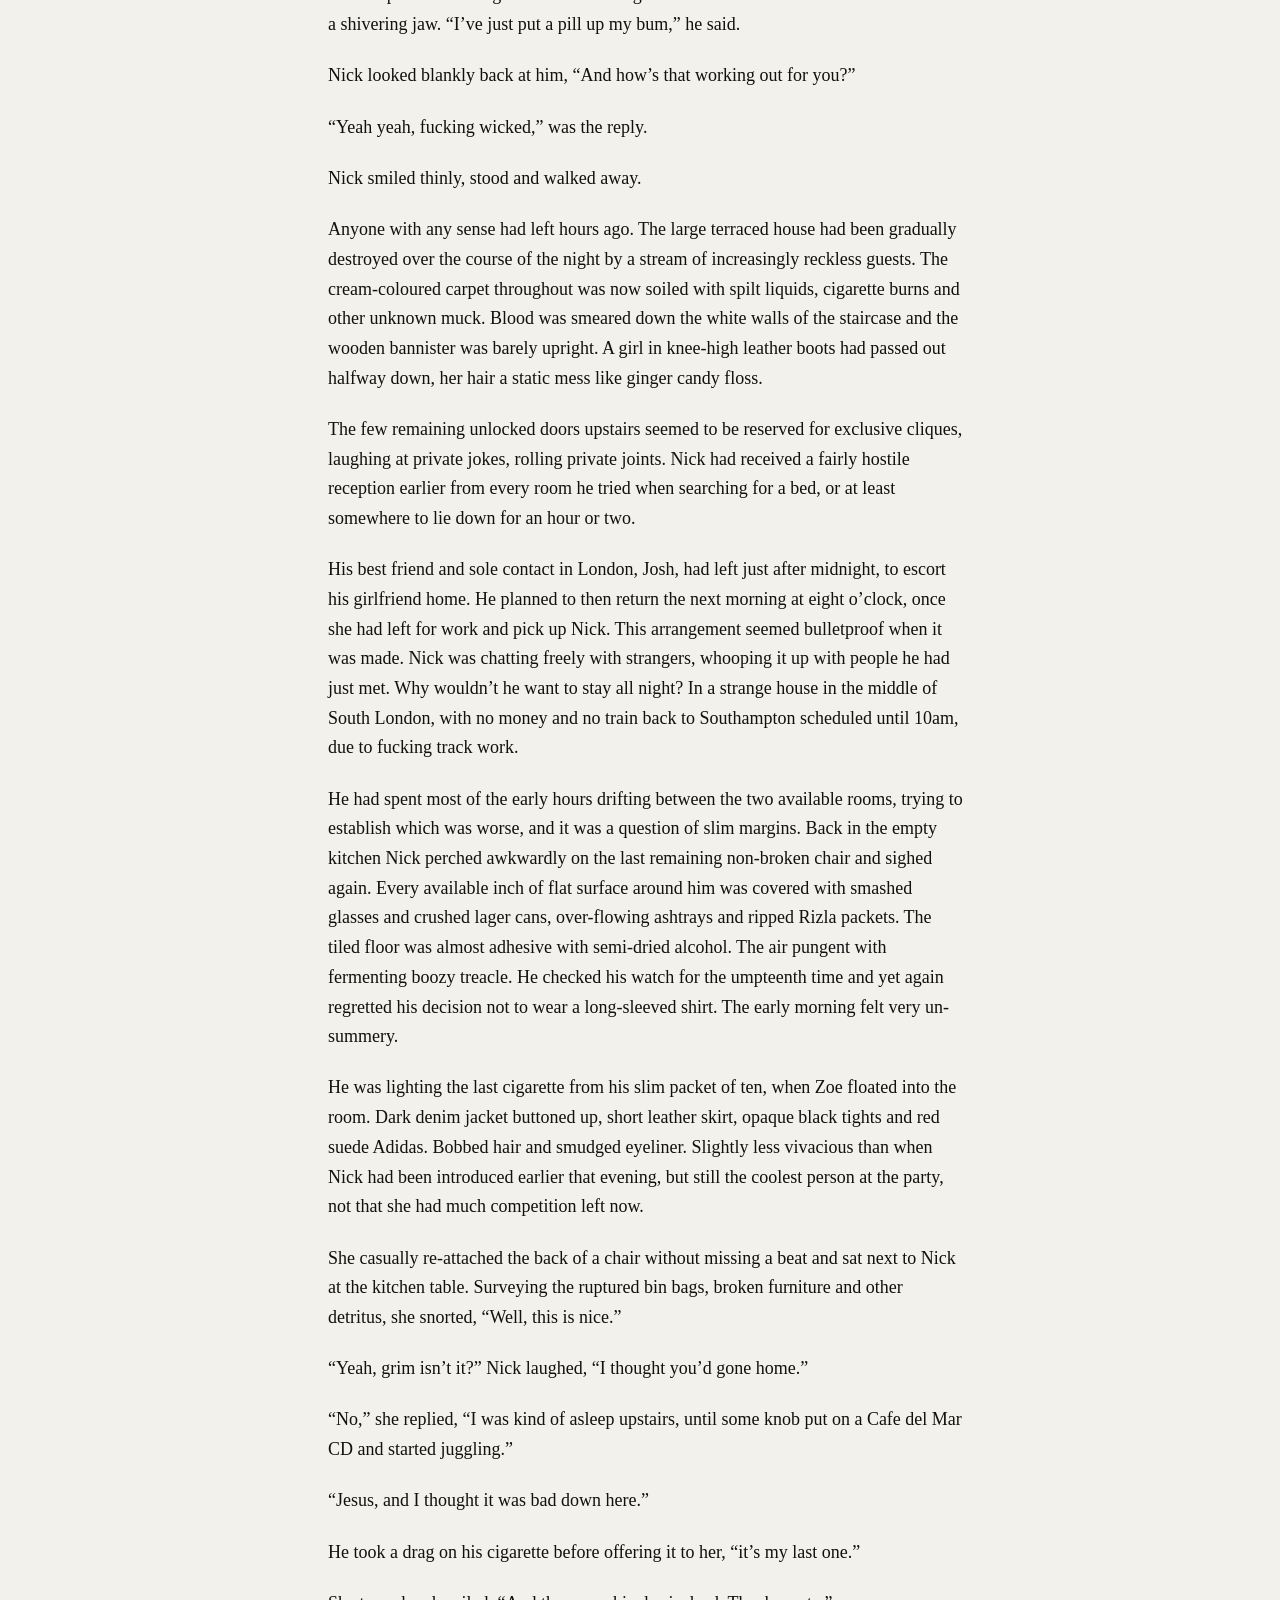
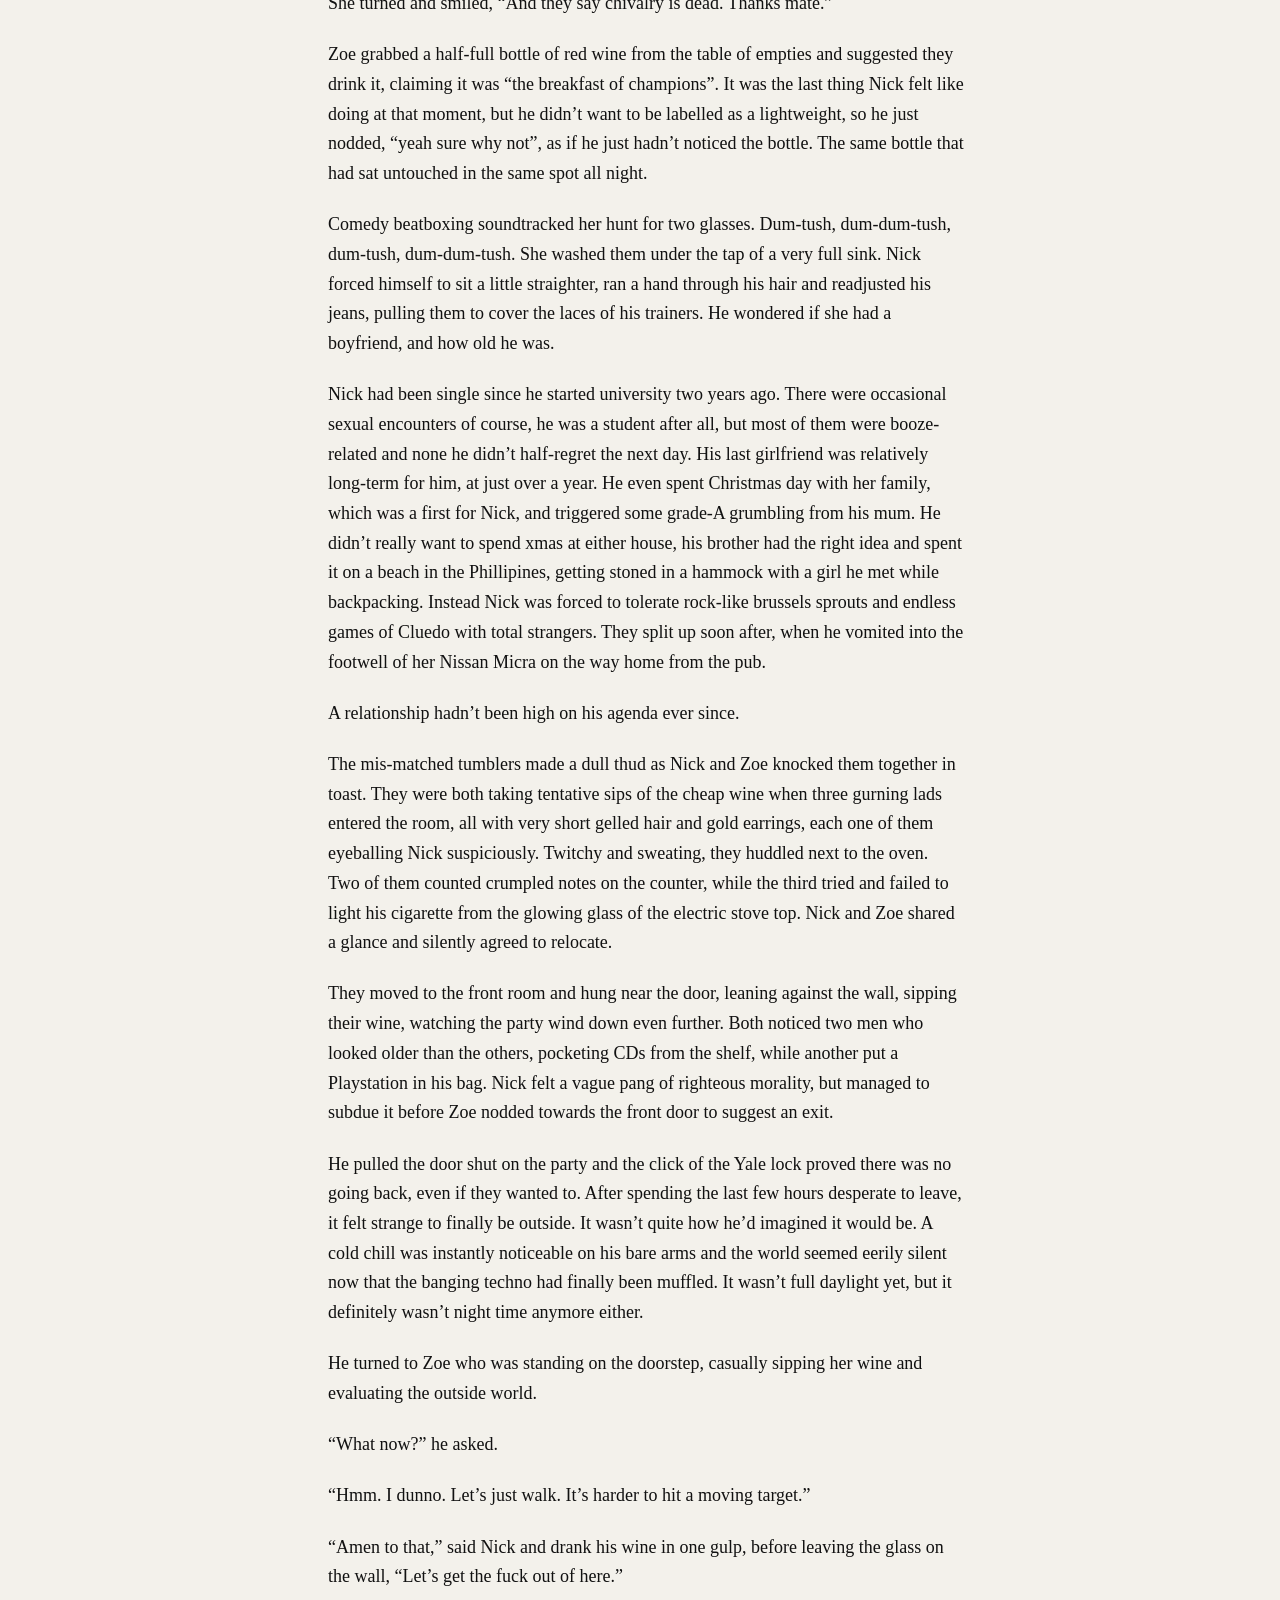
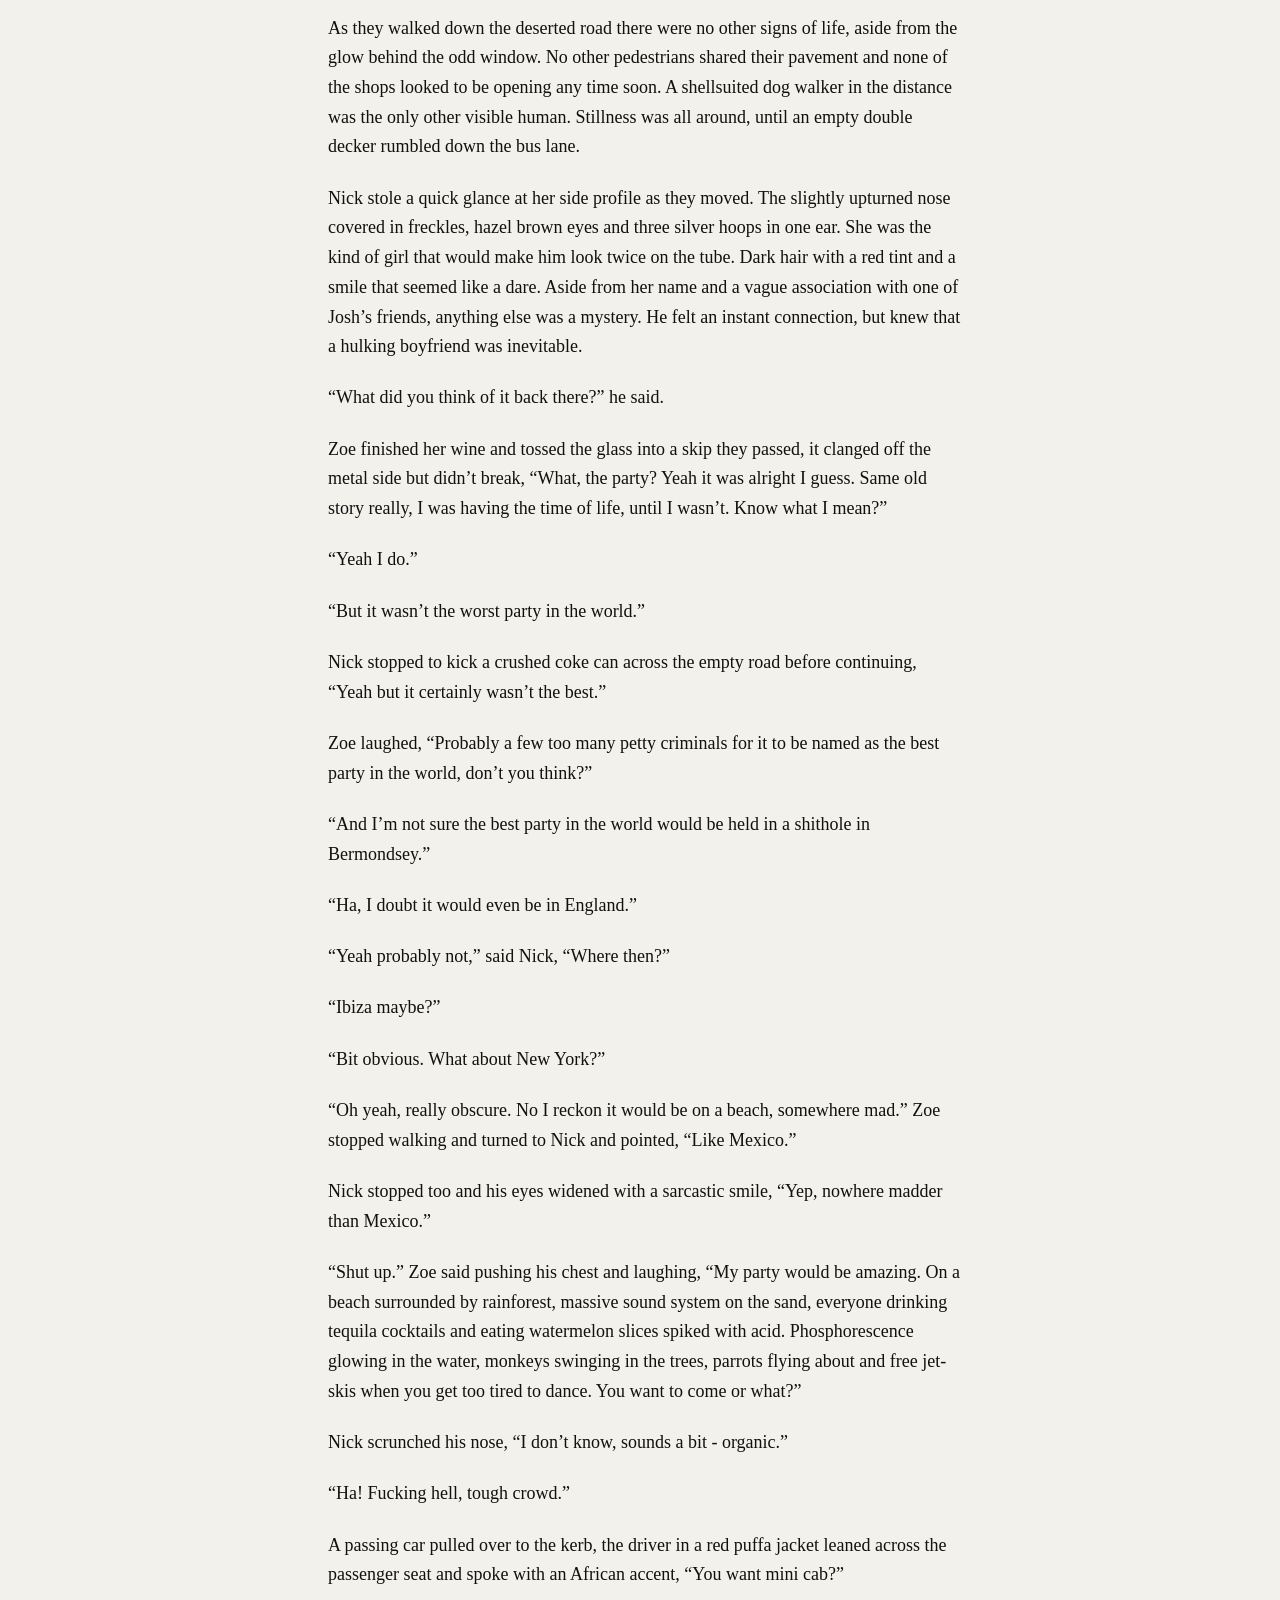
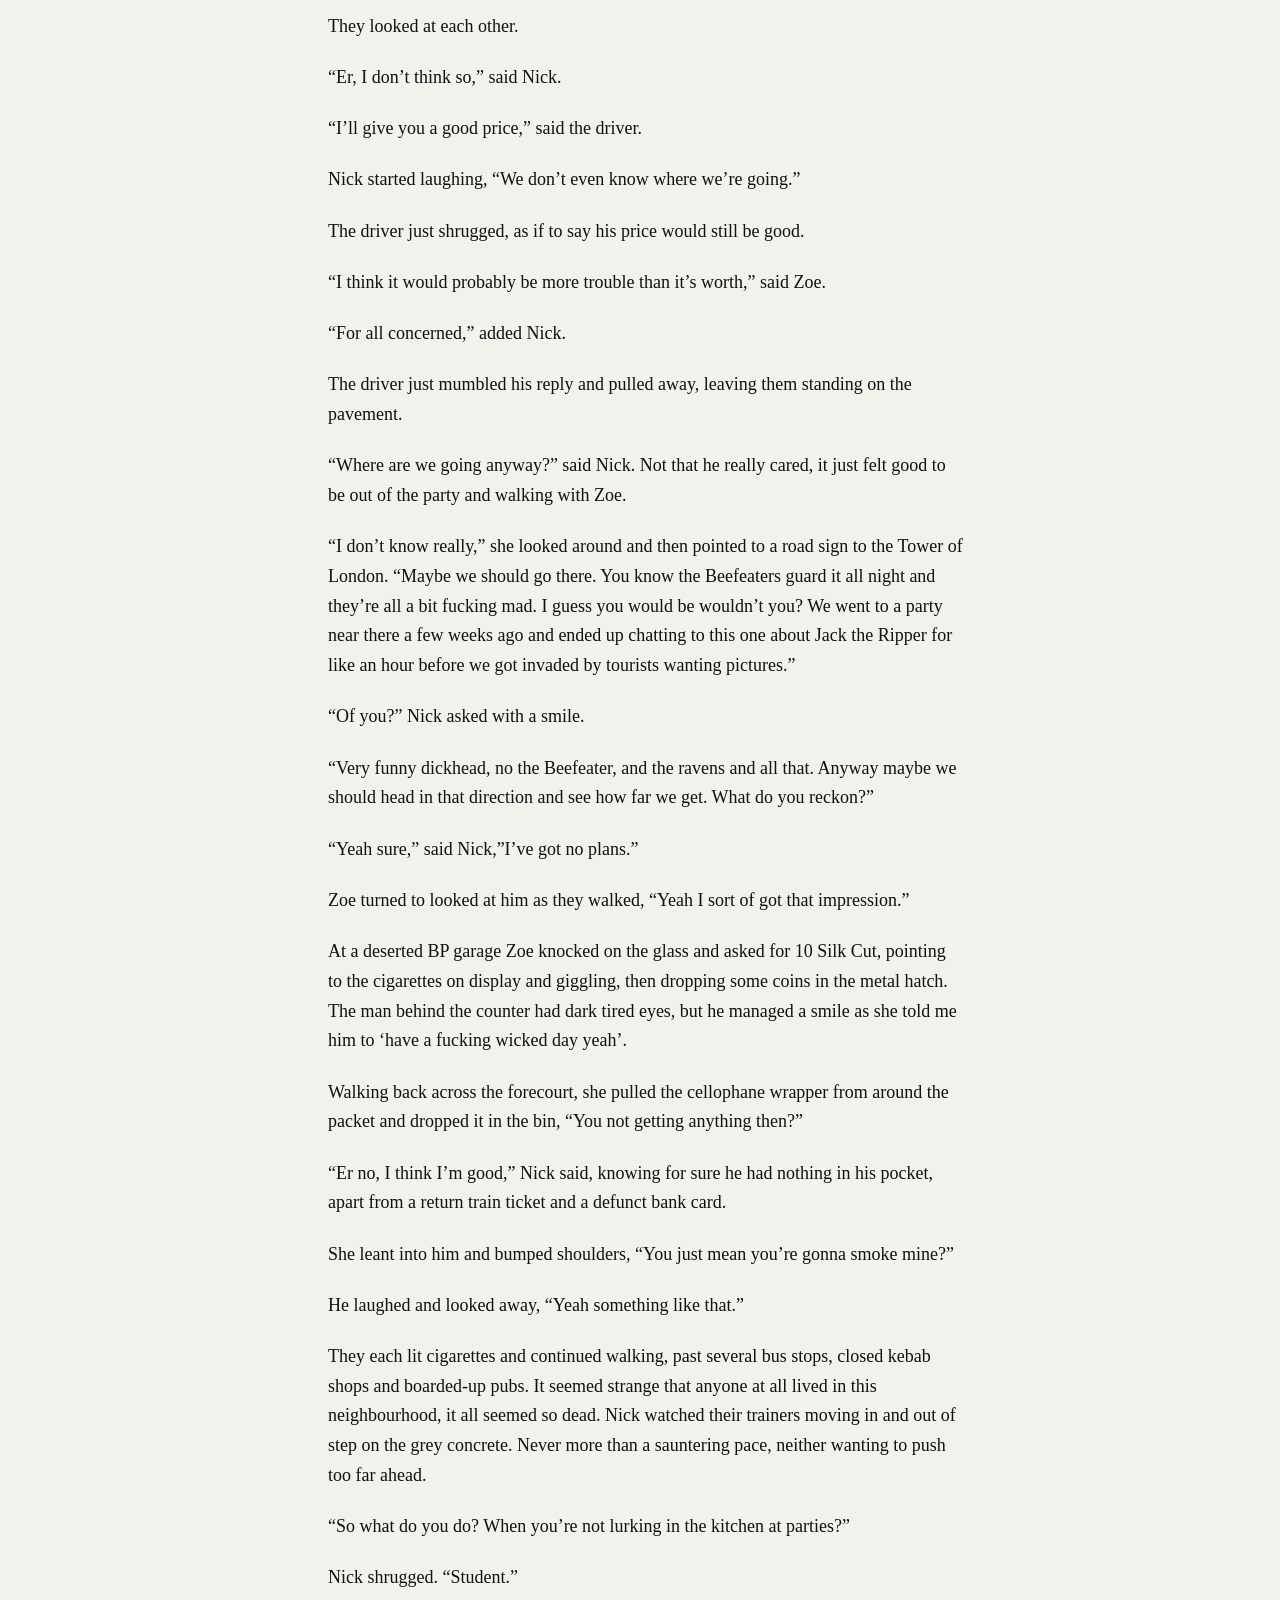
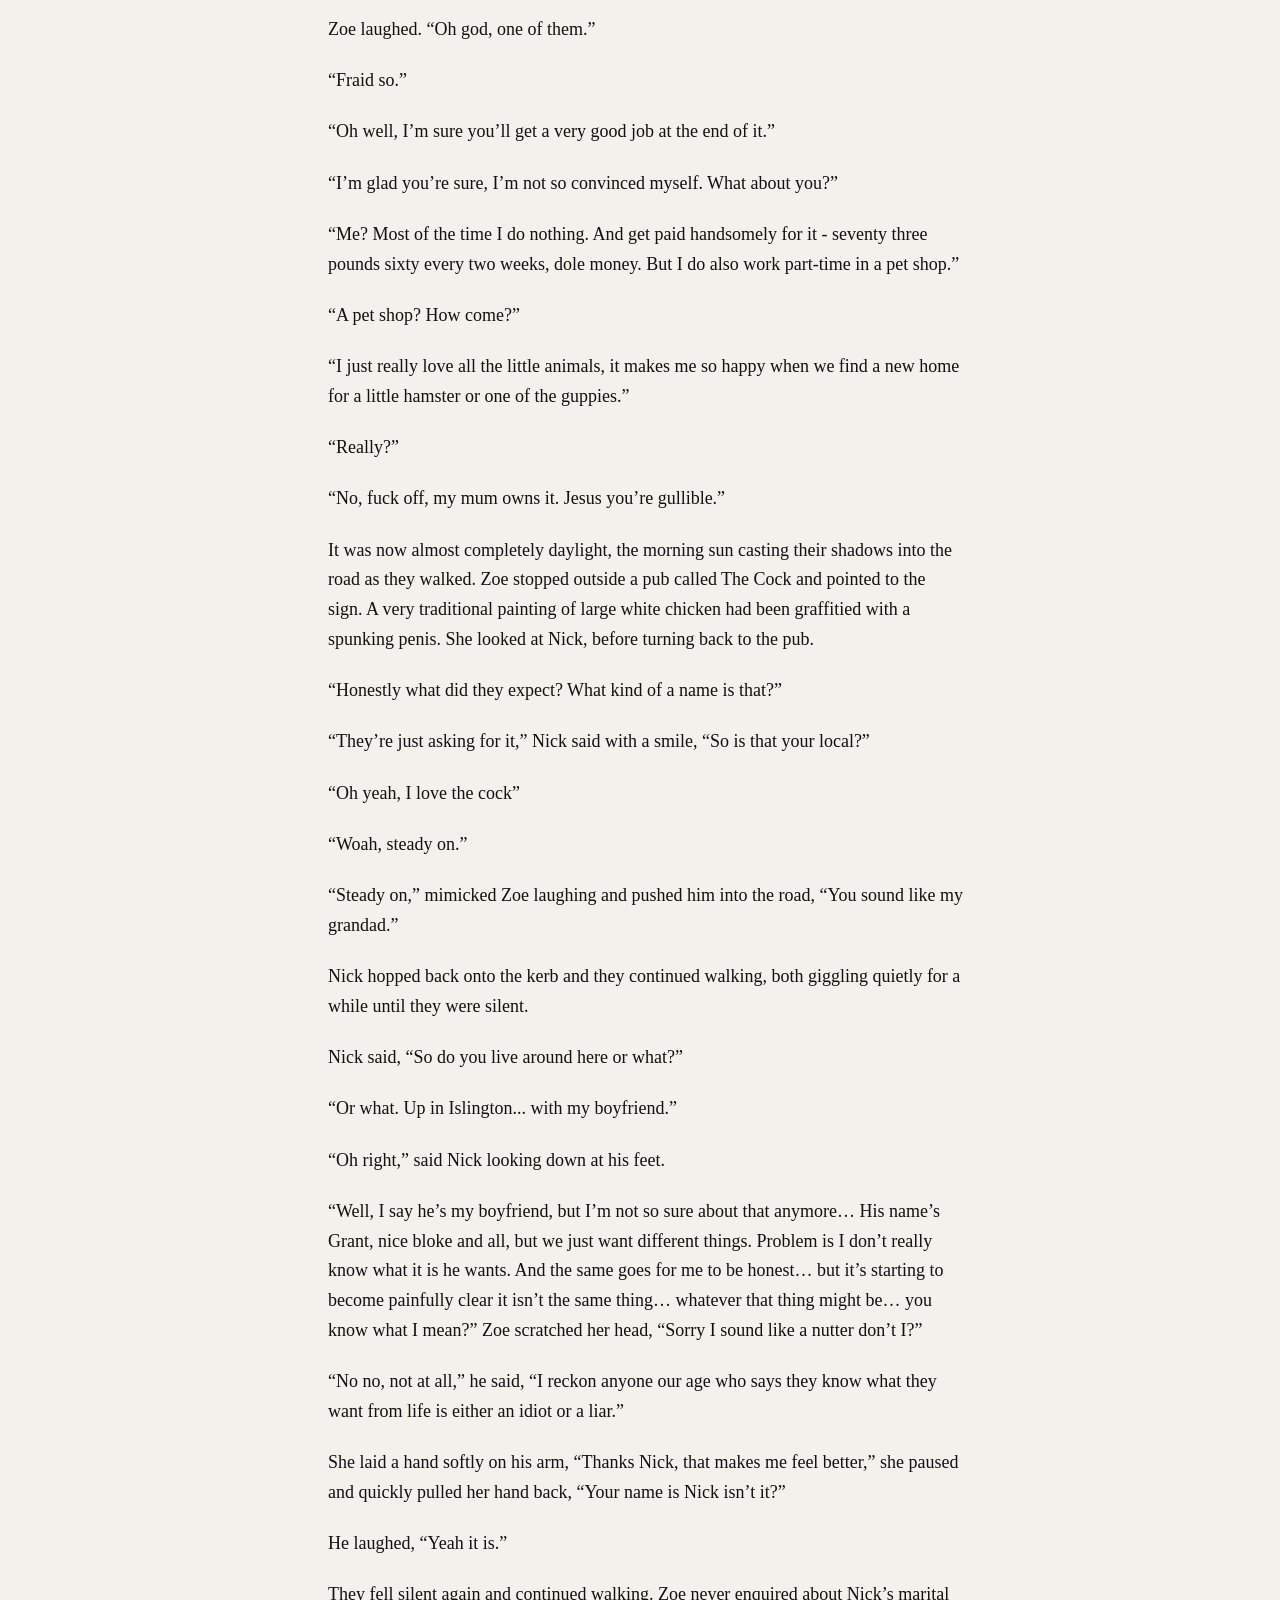
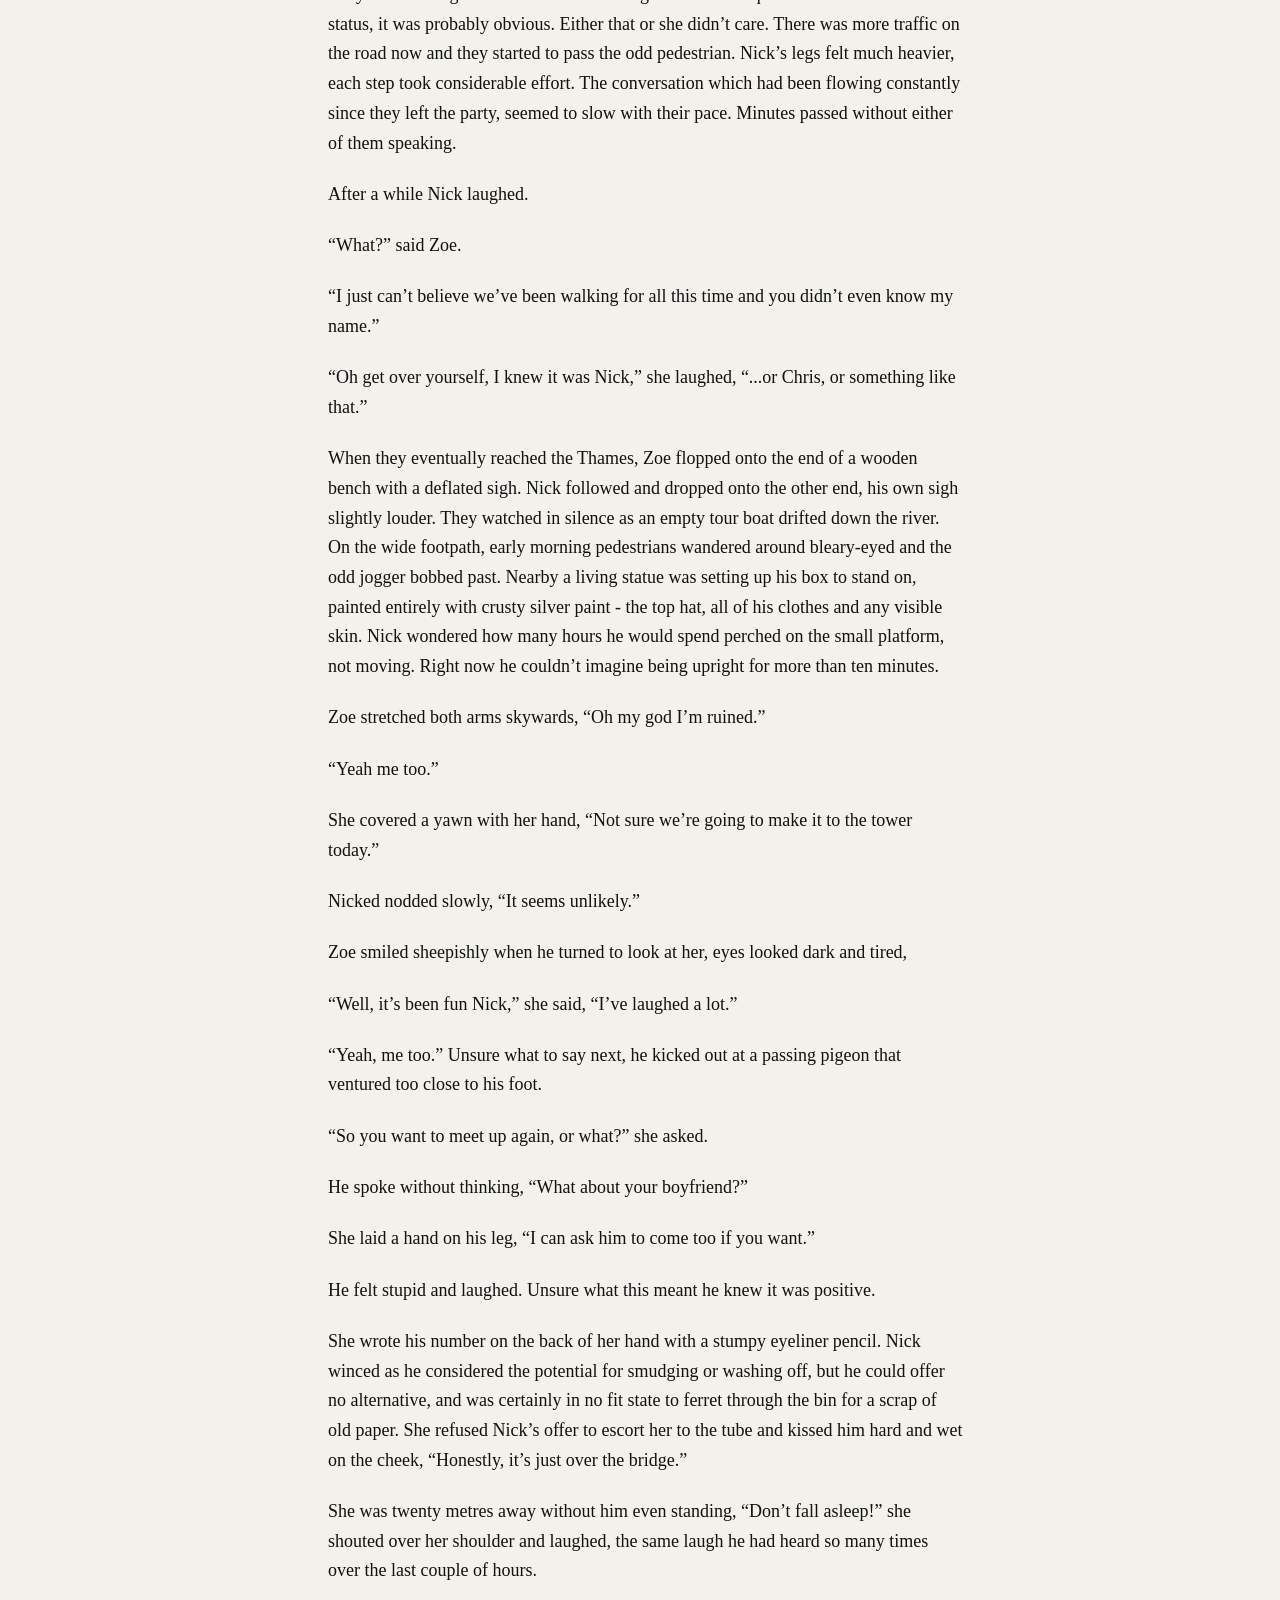
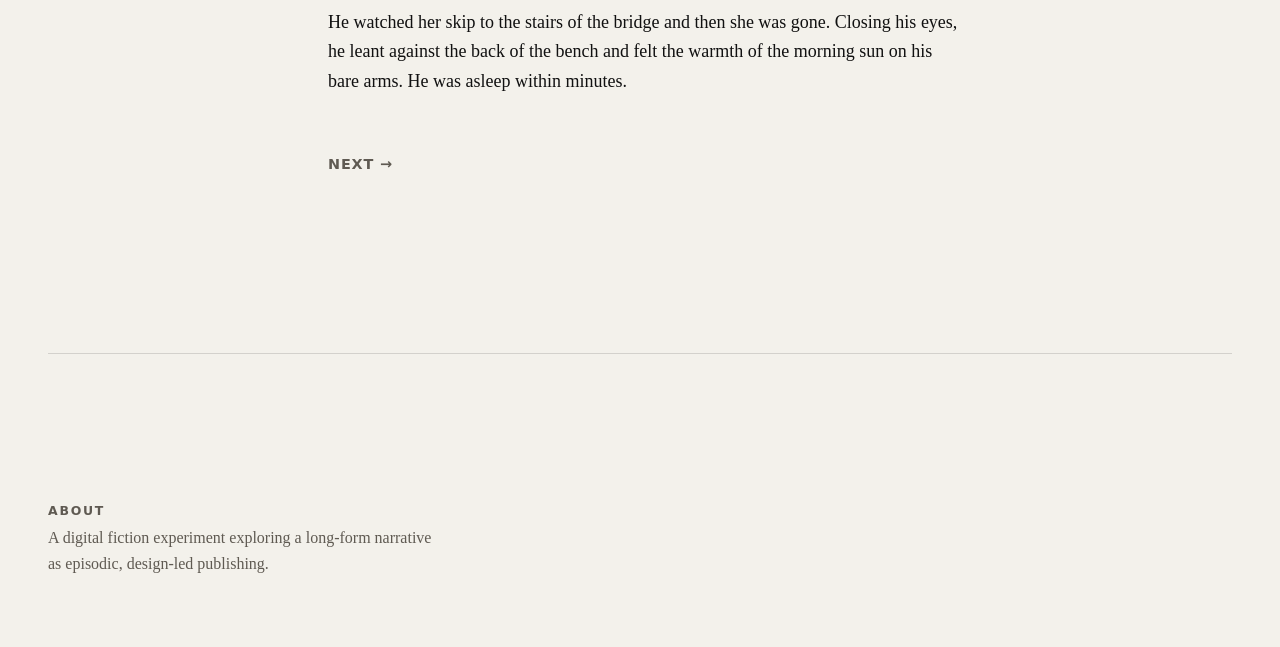
==== commit b32fa68f: "Split hero title into separate spans" ====
--- a/index.html
+++ b/index.html
@@ -22,9 +22,10 @@
 
 </div>
 <div class="hero__inner">
-  <h1 class="hero__title">
-    Yeah no definitely
-  </h1>
+<h1 class="hero__title">
+  <span>Yeah no</span>
+  <span>definitely</span>
+</h1>
 
   <div class="hero__panel">
     <p class="hero__dek">
--- a/style.css
+++ b/style.css
@@ -108,18 +108,15 @@
 .hero__title {
   display: inline;
 
-  padding: 0.01em 0.12em;
-
-  line-height: 1.05;
-
   font-family: var(--sans);
   font-weight: 700;
   font-size: var(--display-size);
+  line-height: 1.12;
   letter-spacing: -0.04em;
-      margin-bottom: 18px;
+
+  padding: 0 0.12em 0.03em;
 
   background: rgba(244, 240, 232, 0.82);
-
   box-decoration-break: clone;
   -webkit-box-decoration-break: clone;
 }
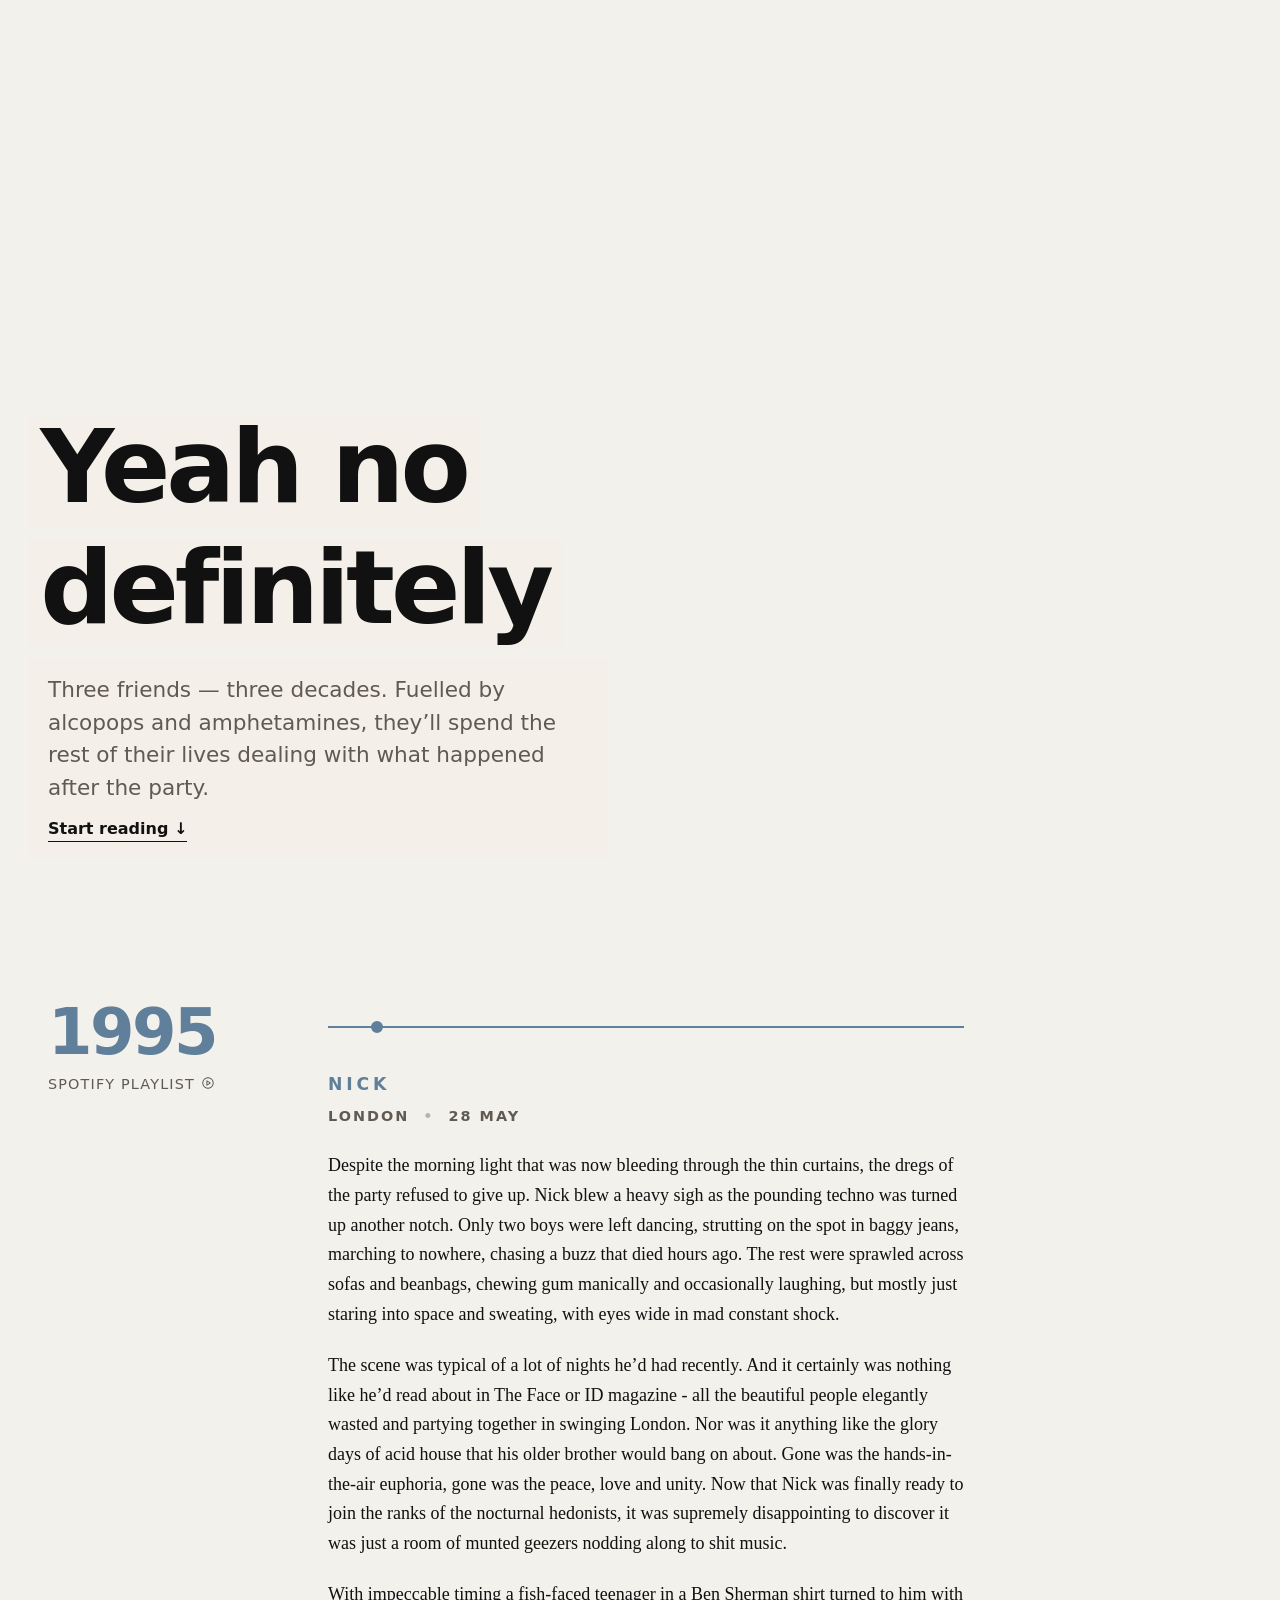
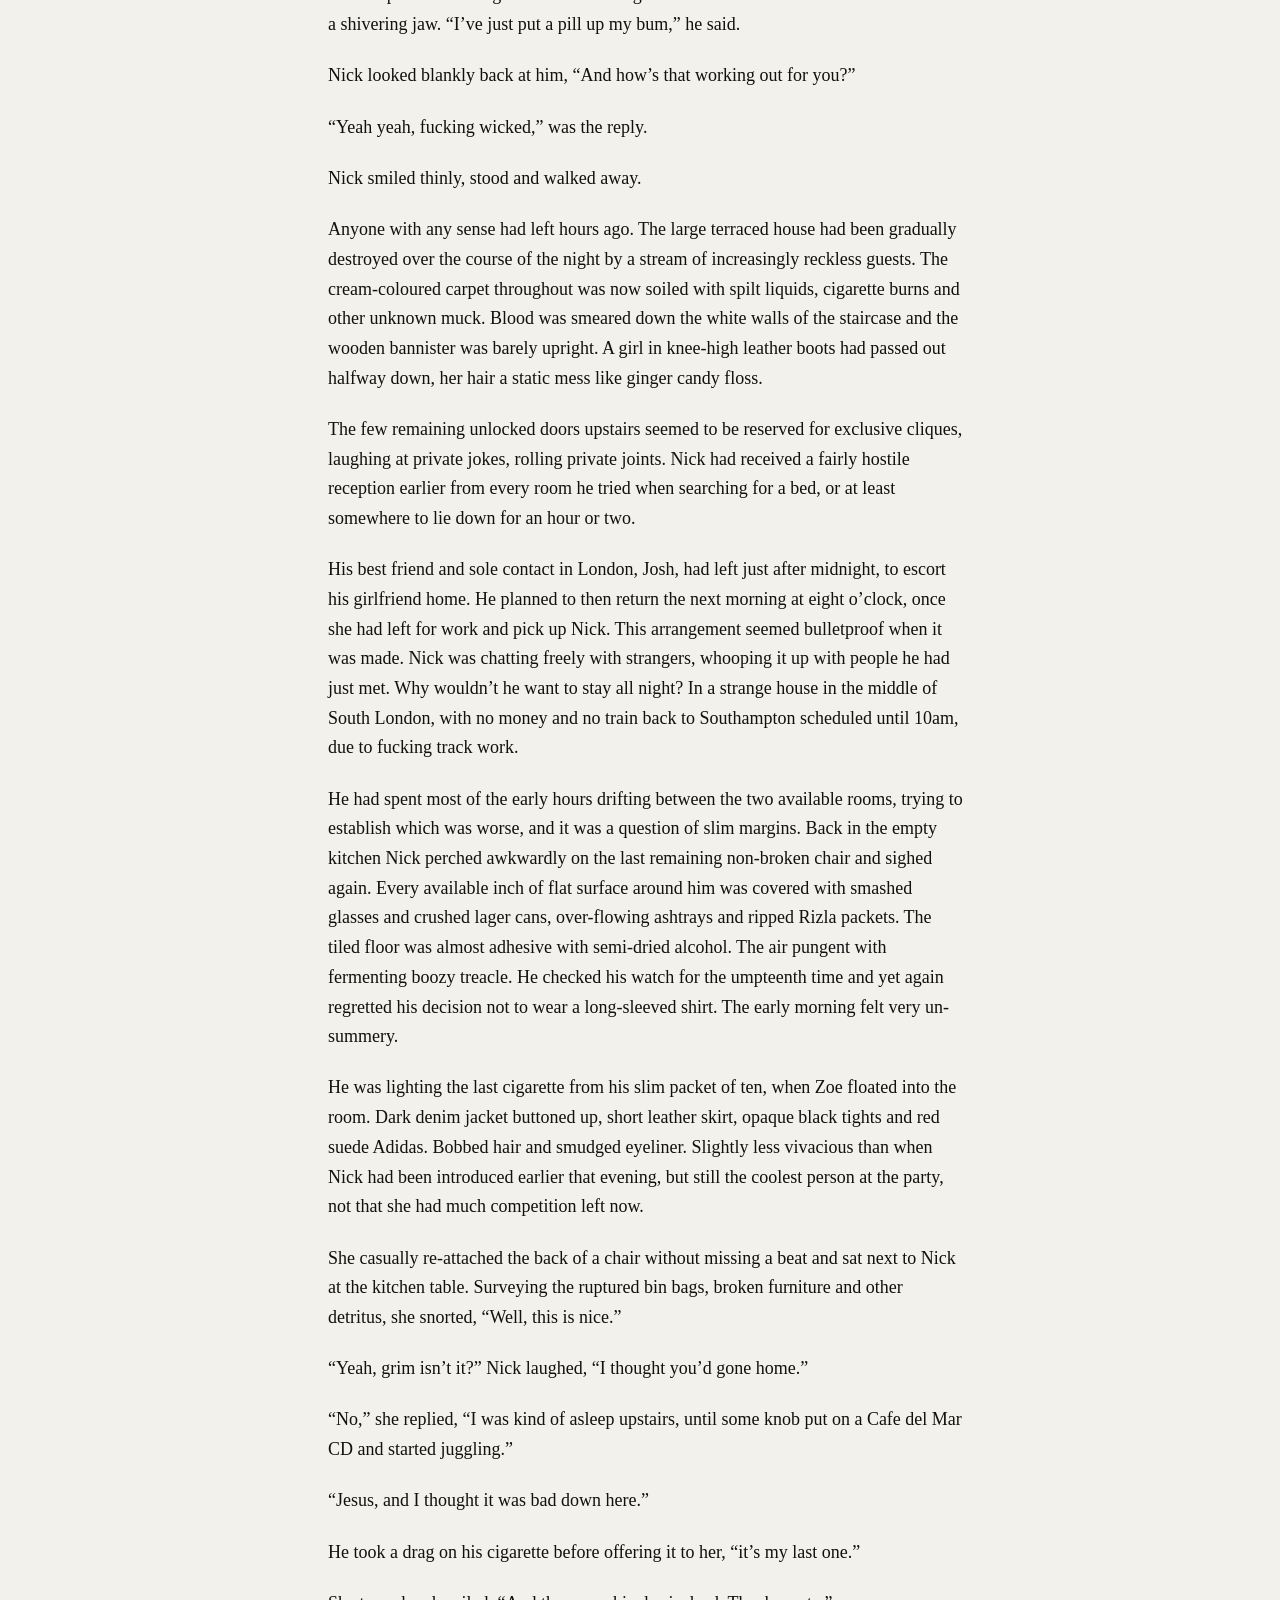
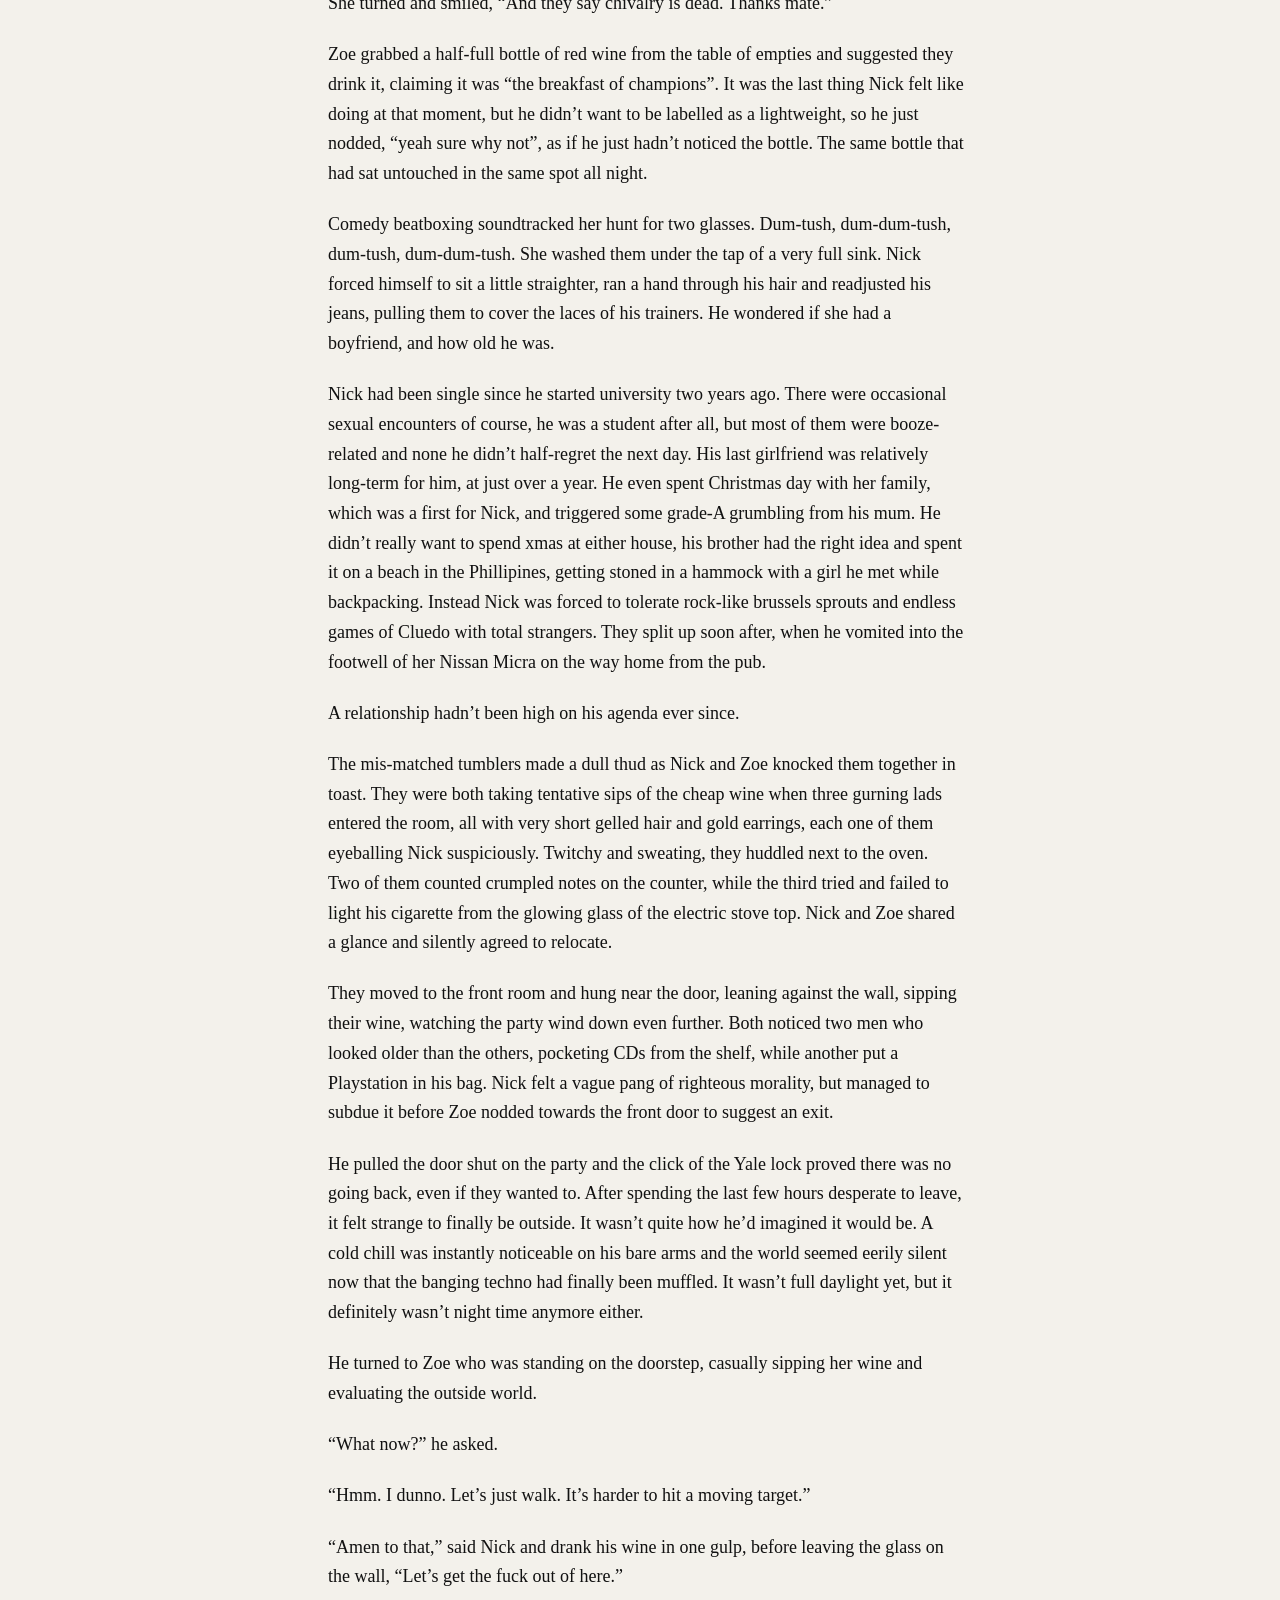
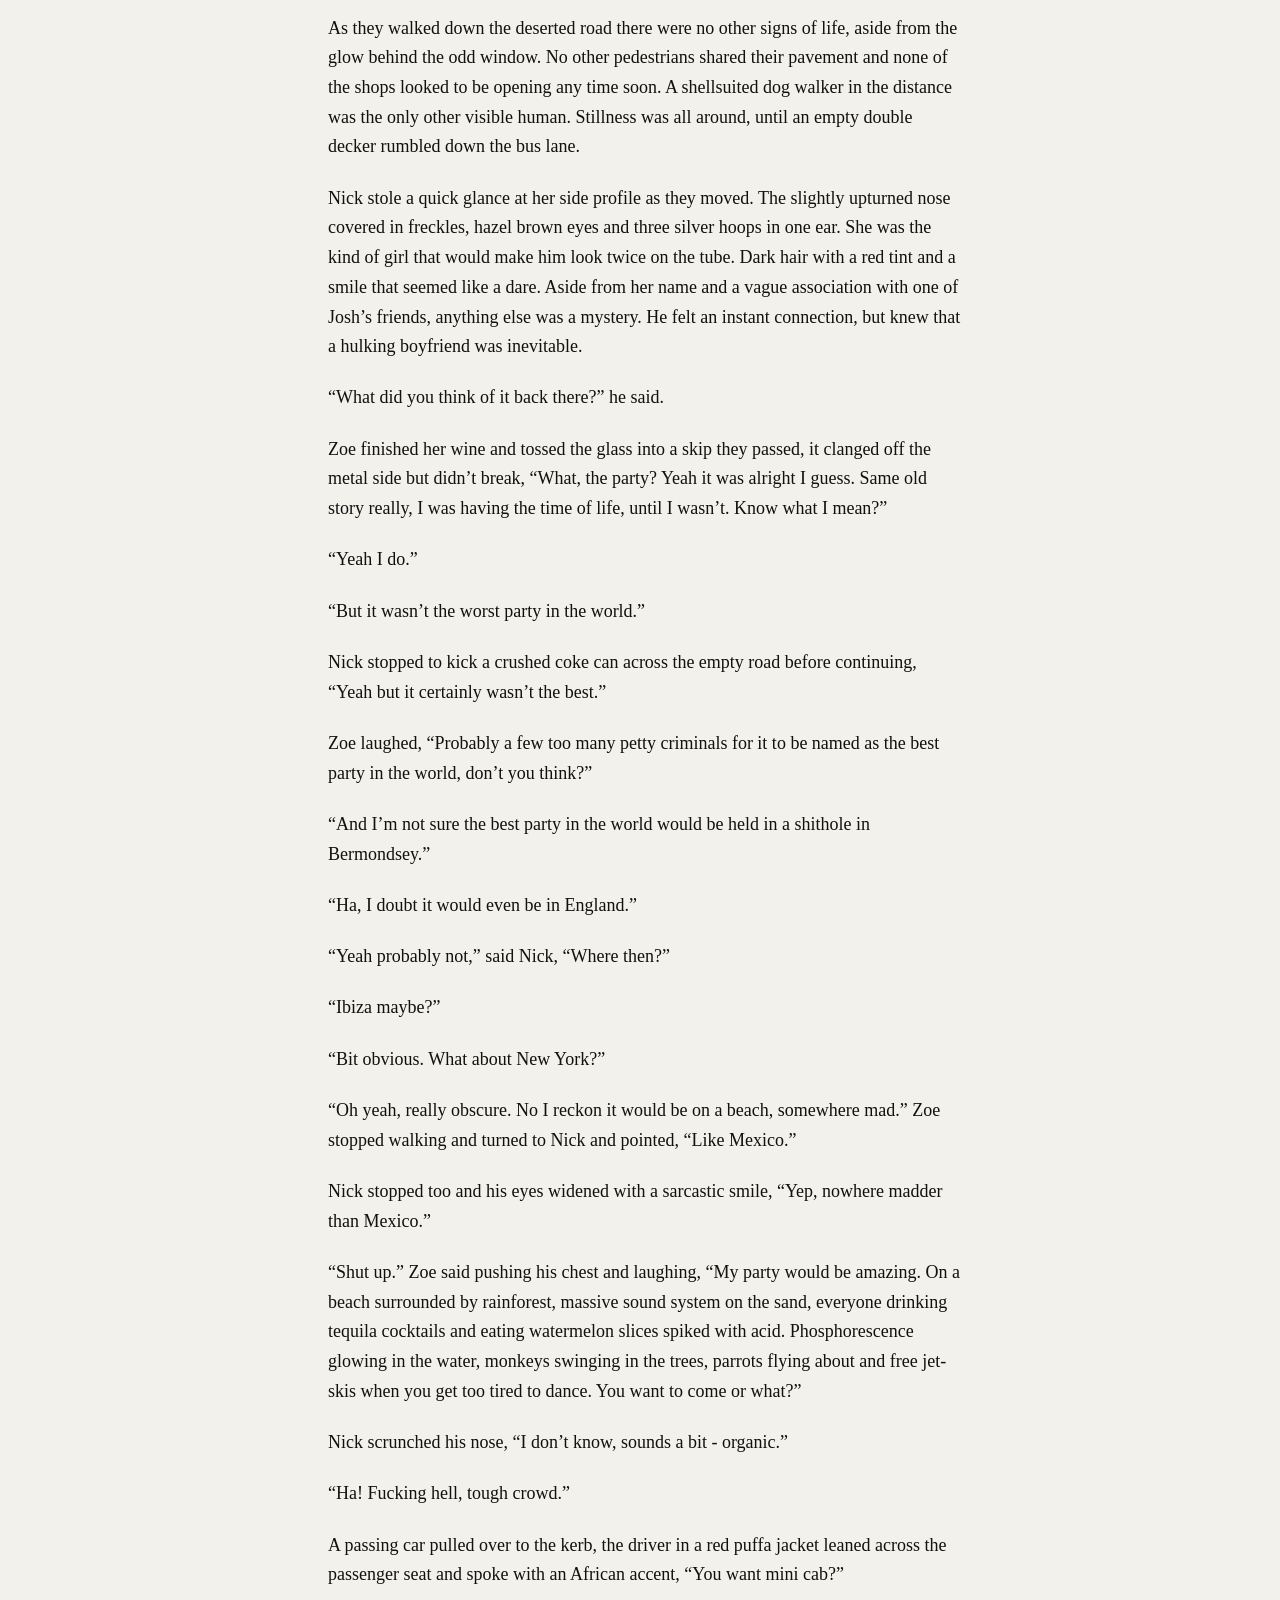
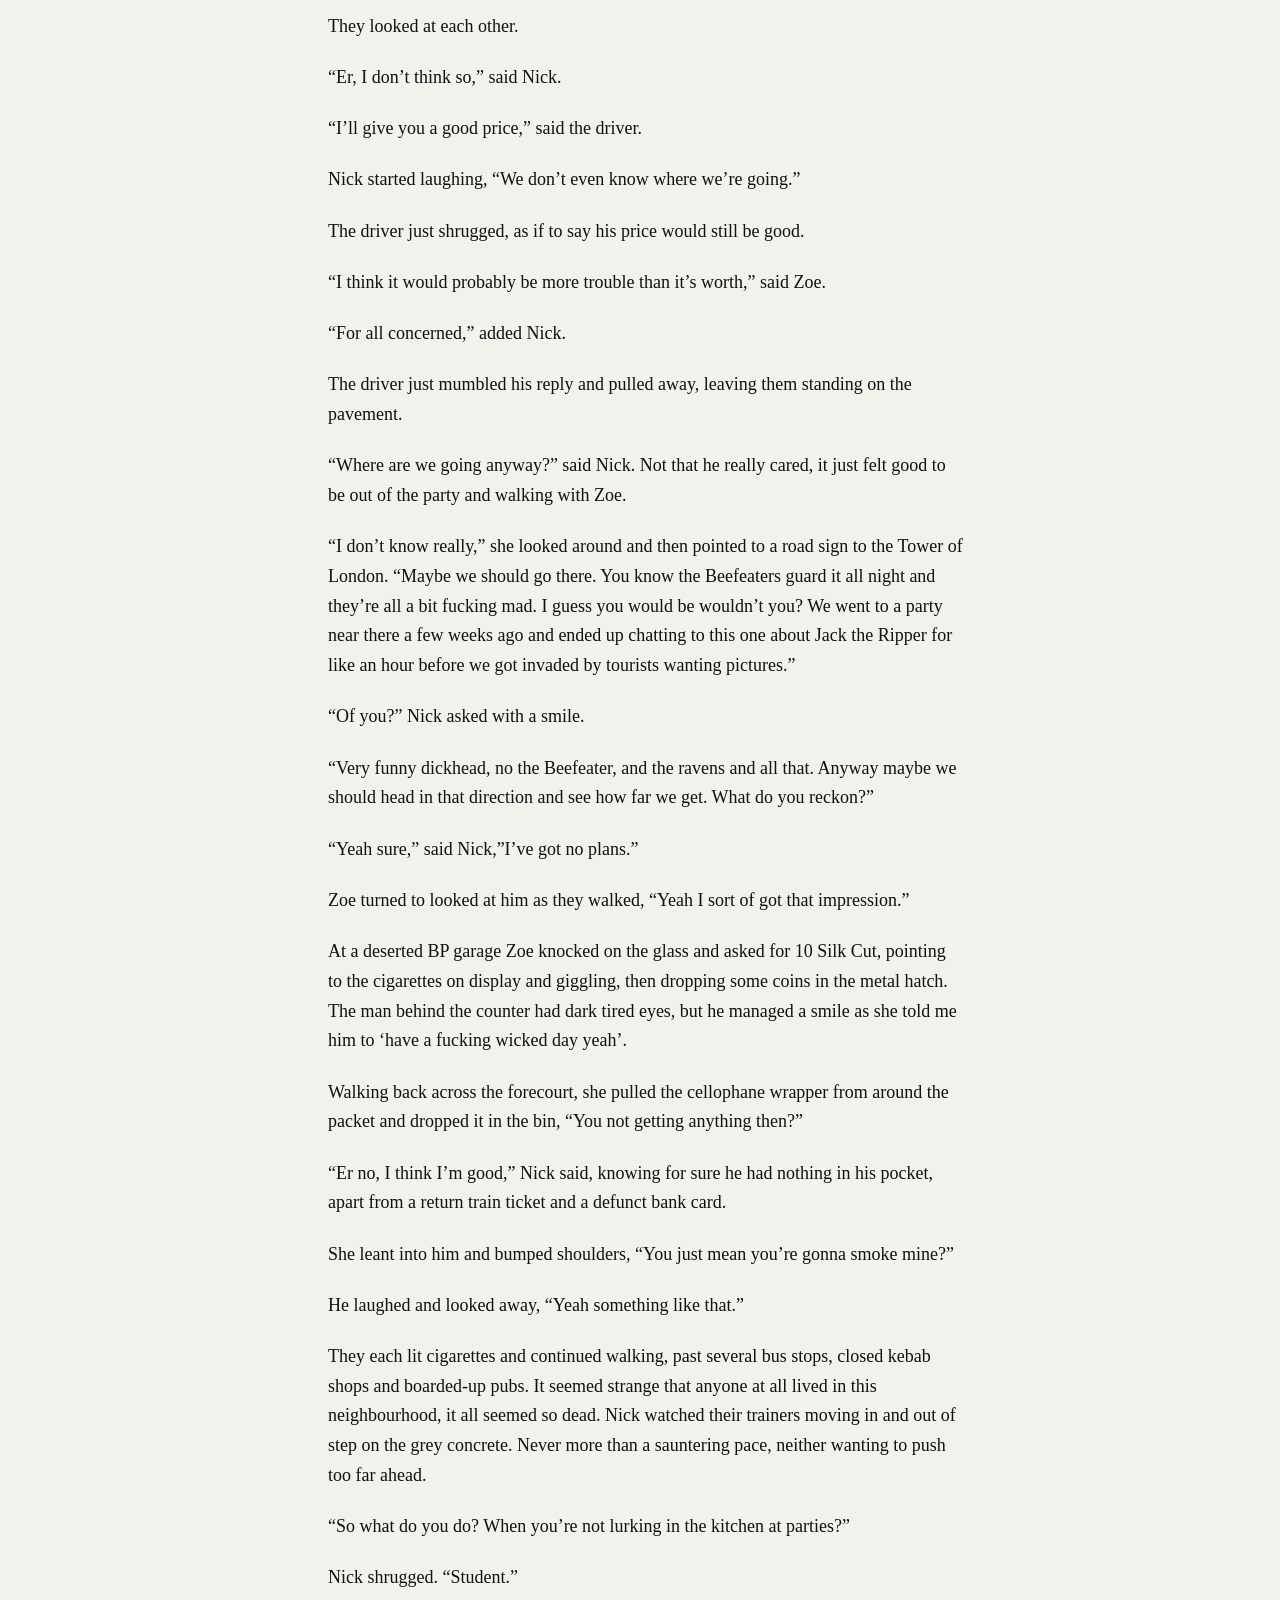
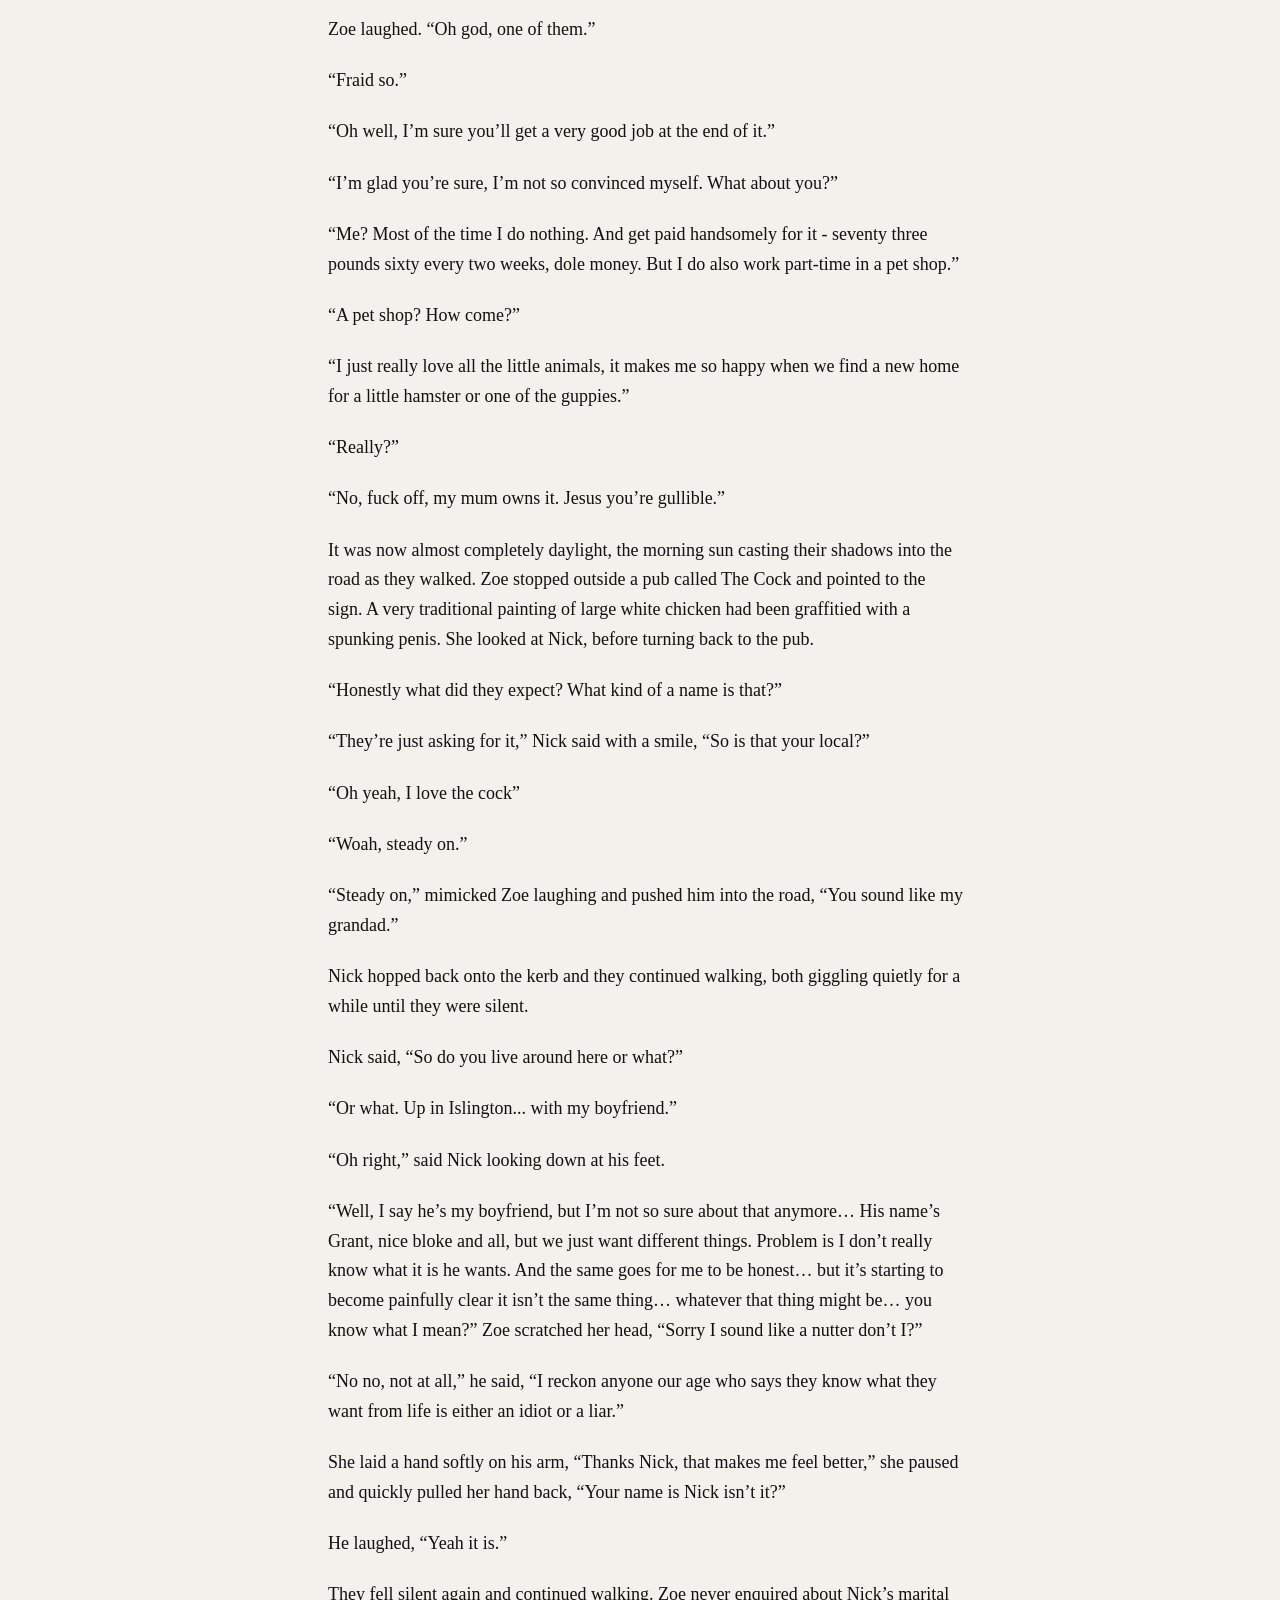
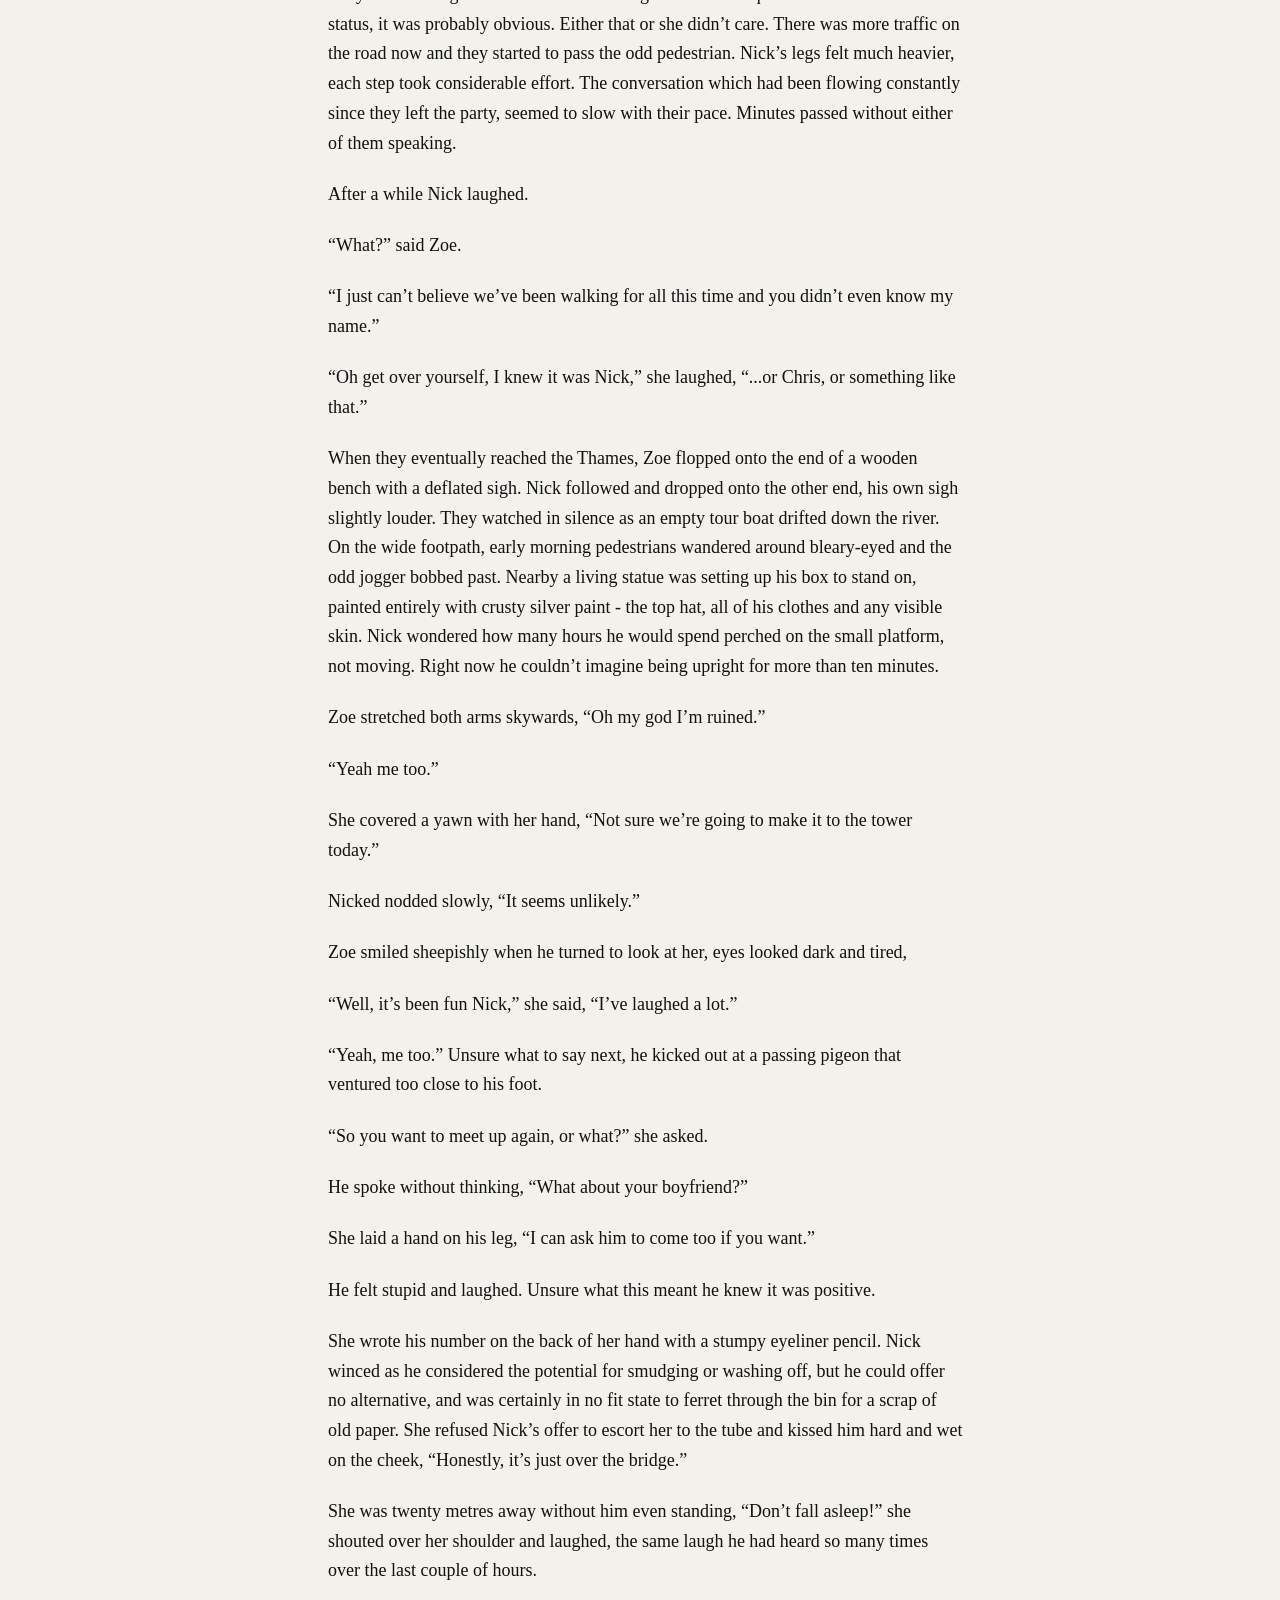
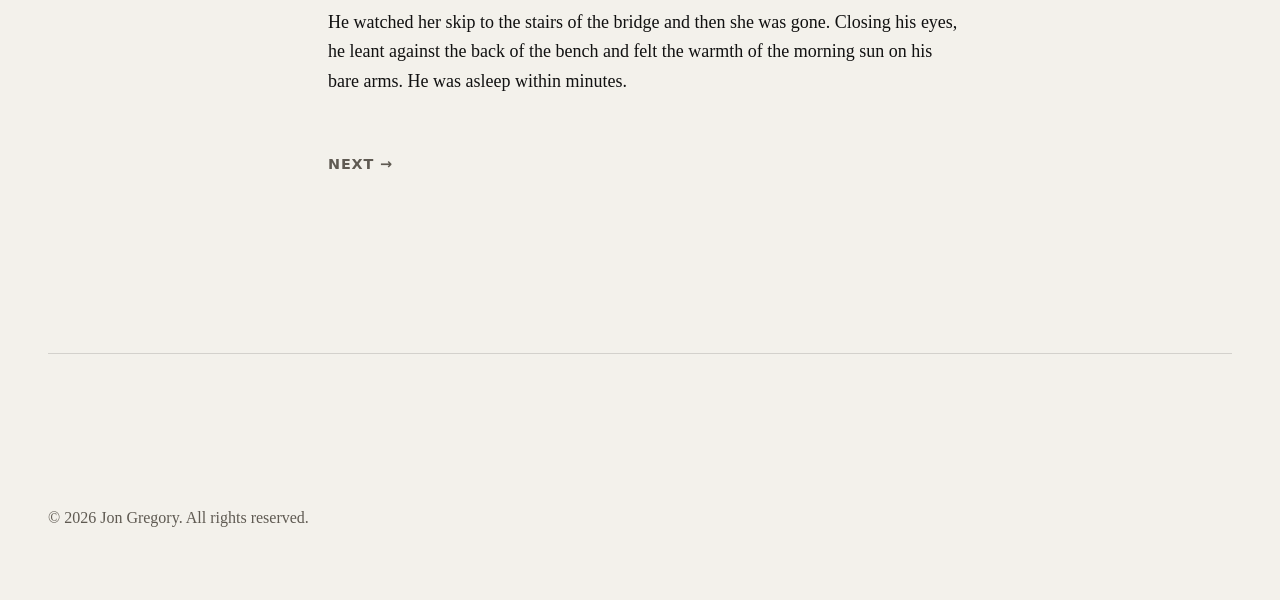
==== commit c5d8d76b: "copyright and changes" ====
--- a/index.html
+++ b/index.html
@@ -1124,17 +1124,9 @@
   <span>2 June</span>
   </div>
   </div>
-<p>Friday night punters spilled out of the Soho pubs to stand in the road drinking. Men wandered the pavements clutching pint glasses, while others perched on street signs and car bonnets, as if motor vehicles wouldn’t dare drive through. It was one of the first warm evenings of early summer and everyone seemed to have hit the ground running in a boozy free-for-all.</p>
-
-<p>Nick squeezed through a group of high-heeled girls all smoking and giggling, with a bottle of Moet and a long-stemmed champagne flute each, basically sitting in the gutter. There was noise everywhere, loud laughter and shouting, clinking glassware and far off sirens wailing.</p>
-
-<p>Nick stopped to light a cigarette and check the photocopied page of the A-Z from his back pocket. After a few right and left-turns away from the main hubbub and he found the small street he was looking for.</p>
-
-<p>It was a narrow alley with a no entry sign and barely enough room for a single car. Everything was closed and lifeless except for the one bar he was looking for.</p>
-
-<p>Nick joined the small queue of about twenty people shuffling impatiently. The windows were blacked out and a spinning mirrorball hung above the door. The music from within was so loud and the temporary metal barrier Nick was holding vibrated from the bass.</p>
-
-<p>He smoked another cigarette in the line for something to do, and gave one each to the girls ahead of him when they asked. They were from Southend and apparently “up for a big night”. Their hugely dilated pupils suggested it had been quite big already. Not that the bouncers seemed to mind, they just waved them in with an “evening ladies”.</p>
+<p>Friday night punters spilled out of the Soho pubs to stand in the road drinking. Men wandered the pavements clutching pint glasses, while others perched on street signs and car bonnets, as if motor vehicles wouldn’t dare drive through. It was one of the first warm evenings of early summer and everyone seemed to have hit the ground running in a boozy free-for-all. Nick squeezed through a group of high-heeled girls all smoking and giggling, with a bottle of Moet and a long-stemmed champagne flute each, basically sitting in the gutter. There was noise everywhere, loud laughter and shouting, clinking glassware and far off sirens wailing. Nick stopped to light a cigarette and check the photocopied page of the A-Z from his back pocket. After a few right and left-turns away from the main hubbub and he found the small street he was looking for.</p>
+
+<p>It was a narrow alley with a no entry sign and barely enough room for a single car. Everything was closed and lifeless except for the one bar he was looking for. Nick joined the small queue of about twenty people shuffling impatiently. The windows were blacked out and a spinning mirrorball hung above the door. The music from within was so loud and the temporary metal barrier Nick was holding vibrated from the bass. He smoked another cigarette in the line for something to do, and gave one each to the girls ahead of him when they asked. They were from Southend and apparently “up for a big night”. Their hugely dilated pupils suggested it had been quite big already. Not that the bouncers seemed to mind, they just waved them in with an “evening ladies”.</p>
 
 <p>After scrutinising Nick’s photographic ID they looked down at his trainers, thankfully quite new.</p>
 
@@ -1142,77 +1134,29 @@
 
 <p>“I’m meeting my, er…” he thought for a moment, “girlfriend in there.”</p>
 
-<p>Naturally the pause made it sound like a lie, but they stepped aside and let him through without questioning him further.</p>
-
-<p>Inside it was already busy. Nick struggled to determine any division between the dance floor and those waiting for drinks, there seemed to be some form of motion all the way to the bar. In a raised booth, the DJ flipped through a record bag with headphones around his neck. It was hot and dark and very loud.</p>
-
-<p>There was a smaller bar downstairs which was slightly less busy, where he was able to buy two cans of Red Stripe. He was thirsty and had almost finished one while he was waiting for his change.</p>
-
-<p>He found a spot in front of the speaker stack and nodded to the music, as if he always came here on a Friday night, on his own.</p>
-
-<p>The venue filled up even more, with barely any space to move and the crowd was getting loose. Nick had to fight his way to the bar to get more drinks, but no-one seemed to mind him leading with his shoulder and forcing his way through.</p>
-
-<p>Men in sweat-soaked business shirts and pleated trousers drank bottled lager, while girls in hot pants and boob tubes danced on podiums without moving their feet. The effect of the large silver fans hanging from the ceiling was negligible, the heat inside was overpowering.</p>
-
-<p>Nick struggled to keep a grip on the ice-cold cans of lager, as the condensation moistened his hand.</p>
-
-<p>He was finishing his sixth beer when Zoe grabbed him round the neck and shouted in his ear.</p>
+<p>Naturally the pause made it sound like a lie, but they stepped aside and let him through without questioning him further. Inside it was already busy. Nick struggled to determine any division between the dance floor and those waiting for drinks, there seemed to be some form of motion all the way to the bar. In a raised booth, the DJ flipped through a record bag with headphones around his neck. It was hot and dark and very loud. There was a smaller bar downstairs which was slightly less busy, where he was able to buy two cans of Red Stripe. He was thirsty and had almost finished one while he was waiting for his change. He found a spot in front of the speaker stack and nodded to the music, as if he always came here on a Friday night, on his own.</p>
+
+<p>The venue filled up even more, with barely any space to move and the crowd was getting loose. Nick had to fight his way to the bar to get more drinks, but no-one seemed to mind him leading with his shoulder and forcing his way through. Men in sweat-soaked business shirts and pleated trousers drank bottled lager, while girls in hot pants and boob tubes danced on podiums without moving their feet. The effect of the large silver fans hanging from the ceiling was negligible, the heat inside was overpowering. Nick struggled to keep a grip on the ice-cold cans of lager, as the condensation moistened his hand. He was finishing his sixth beer when Zoe grabbed him round the neck and shouted in his ear.</p>
 
 <p>“Nick! Fucking hell, sorry we’re so late!”</p>
 
-<p>In the six days since they first met, he had thought about her almost constantly. While he had struggled to actually picture her face, the mere thought of her released the kind of dopamine that gave Nick the buzz on a level with his first high school crush.</p>
-
-<p>She wore a vest top with zebra print, tight black trousers that stopped above the ankle, her eyes were heavy with make-up. She looked kind of punk.</p>
-
-<p>He wrapped his arms around her waist and lifted her off the floor. Relieved to see her, but he was also a little drunk.</p>
+<p>In the six days since they first met, he had thought about her almost constantly. While he had struggled to actually picture her face, the mere thought of her released the kind of dopamine that gave Nick the buzz on a level with his first high school crush. She wore a vest top with zebra print, tight black trousers that stopped above the ankle, her eyes were heavy with make-up. She looked kind of punk. He wrapped his arms around her waist and lifted her off the floor. Relieved to see her, but he was also a little drunk.</p>
 
 <p>“Woah, easy tiger!” she laughed, “this is Cindy.”</p>
 
-<p>He turned and shook the warm limp hand of a large girl with a pile of peroxide hair and a fringe that covered her eyes. She was dressed all in black and her drunken smile revealed pillowy dimples.</p>
-
-<p>Her eyelids were halfway closed and she seemed to sway on her heels. He couldn’t really hear anything she said, it sounded like a squeak when she spoke, no matter how far he leaned towards her.</p>
-
-<p>Zoe grabbed both of their hands and reversed into the bouncing crowd. Bumping hips and elbows as they danced, Nick passed out cigarettes which they held in the air to avoid burning anyone.</p>
-
-<p>Cindy bought a round of Hooch and then Zoe appeared with bottles of Sol and lime.</p>
-
-<p>They lost Cindy to the crowd at some point, but Zoe motioned back to the bar. She smudged a kiss across his cheek while waiting for tequilas. Licking salt and sucking lemons they fell into each other laughing.</p>
-
-<p>He almost vomited, but it didn’t matter.</p>
-
-<p>The music seemed to get progressively louder, until he gave up speaking completely. In a silent movie world they gestured and made faces, did joke dancing and grabbed each other in play fight tickles and sloppy headlocks, before submitting to a drunken kiss that Nick couldn’t quite believe was happening.</p>
-
-<p>Her arm wrapped his shoulders, she tasted of lemonade and lip gloss.</p>
-
-<p>Once apart they laughed again, like naughty school kids. Zoe was squeezing his hand and smiling when Cindy re-appeared.</p>
-
-<p>The two girls joined heads in conversation, Nick just watched them, drunkenly swaying and wondering what was next. Zoe was nodding in agreement with Cindy’s proposal. They moved and he followed, the three were attached hand in hand, in a line as they pushed through the dance floor.</p>
-
-<p>They were outside on the street within minutes, club flyers thrust at them from all angles. There was a party apparently and they were going.</p>
-
-<p>Cindy had befriended two lads in button-down shirts and trainers, who introduced themselves as Gary and something else, Nick didn’t quite catch it.</p>
-
-<p>In the black cab everyone spoke at once, a cacophony of drunken shouting. The driver slid the plastic divider firmly shut.</p>
-
-<p>Somewhere in Whitechapel was all that was offered when Nick asked for specifics.</p>
+<p>He turned and shook the warm limp hand of a large girl with a pile of peroxide hair and a fringe that covered her eyes. She was dressed all in black and her drunken smile revealed pillowy dimples. Her eyelids were halfway closed and she seemed to sway on her heels. He couldn’t really hear anything she said, it sounded like a squeak when she spoke, no matter how far he leaned towards her. Zoe grabbed both of their hands and reversed into the bouncing crowd. Bumping hips and elbows as they danced, Nick passed out cigarettes which they held in the air to avoid burning anyone. Cindy bought a round of Hooch and then Zoe appeared with bottles of Sol and lime.</p>
+
+<p>They lost Cindy to the crowd at some point, but Zoe motioned back to the bar. She smudged a kiss across his cheek while waiting for tequilas. Licking salt and sucking lemons they fell into each other laughing. He almost vomited, but it didn’t matter. The music seemed to get progressively louder, until he gave up speaking completely. In a silent movie world they gestured and made faces, did joke dancing and grabbed each other in play fight tickles and sloppy headlocks, before submitting to a drunken kiss that Nick couldn’t quite believe was happening. Her arm wrapped his shoulders, she tasted of lemonade and lip gloss. Once apart they laughed again, like naughty school kids. Zoe was squeezing his hand and smiling when Cindy re-appeared.</p>
+
+<p>The two girls joined heads in conversation, Nick just watched them, drunkenly swaying and wondering what was next. Zoe was nodding in agreement with Cindy’s proposal. They moved and he followed, the three were attached hand in hand, in a line as they pushed through the dance floor. They were outside on the street within minutes, club flyers thrust at them from all angles. There was a party apparently and they were going. Cindy had befriended two lads in button-down shirts and trainers, who introduced themselves as Gary and something else, Nick didn’t quite catch it. In the black cab everyone spoke at once, a cacophony of drunken shouting. The driver slid the plastic divider firmly shut. Somewhere in Whitechapel was all that was offered when Nick asked for specifics.</p>
 
 <p>Away from the bustle of Soho, the taxi crept around the deserted East London back streets until Gary recognised something and banged his fist on the roof.</p>
 
 <p>“Here we go, this is it! And you all thought I was a fucking dickhead,” he said, displaying remarkable insight.</p>
 
-<p>Through a nondescript door they climbed several flights of carpeted stairs, which spiralled round like the steps of a lighthouse. Loud techno emanated from a room at the top which was full of people and almost completely dark.</p>
-
-<p>A single flashing strobe seemed more of a health hazard than a light show.</p>
-
-<p>Nick was relieved when they continued moving up. All the way to the top and they were rewarded with a large roof top with panoramic views across the London skyline in every direction.</p>
-
-<p>There was no music and the sudden silence was surreal. Strings of glowing light bulbs swayed gently above a messy scene. Wasted people smoking and chatting on threadbare furniture, while others occupied the floor, dazed and motionless.</p>
-
-<p>The reduced volume of the roof was too much of a culture shock for Cindy and her two friends, who swiftly disappeared back downstairs.</p>
-
-<p>Nick and Zoe went to the perimeter wall, hanging over the side, feet off the floor, looking down to the street below.</p>
-
-<p>They lit cigarettes and pointed out landmarks they recognised, laughing and arguing over whether you’d survive if you jumped.</p>
+<p>Through a nondescript door they climbed several flights of carpeted stairs, which spiralled round like the steps of a lighthouse. Loud techno emanated from a room at the top which was full of people and almost completely dark. A single flashing strobe seemed more of a health hazard than a light show. Nick was relieved when they continued moving up. All the way to the top and they were rewarded with a large roof top with panoramic views across the London skyline in every direction. There was no music and the sudden silence was surreal. Strings of glowing light bulbs swayed gently above a messy scene. Wasted people smoking and chatting on threadbare furniture, while others occupied the floor, dazed and motionless.</p>
+
+<p>The reduced volume of the roof was too much of a culture shock for Cindy and her two friends, who swiftly disappeared back downstairs. Nick and Zoe went to the perimeter wall, hanging over the side, feet off the floor, looking down to the street below. They lit cigarettes and pointed out landmarks they recognised, laughing and arguing over whether you’d survive if you jumped.</p>
 
 <p>“So how come you’re out on your own again? Where’s Grant tonight?” asked Nick.</p>
 
@@ -1224,105 +1168,41 @@
 
 <p>“Don’t flatter yourself,” she said smiling, nudging him with an elbow, “I should have done it weeks ago.”</p>
 
-<p>She explained how every time she had spoken to Grant it had developed into an argument. How he was always at work or out with friends, she never saw him, and whenever they did go out it was in a large group, which usually included his ex-girlfriend “the Spanish Kate Moss, who’s a borderline fucking genius by the way.”</p>
-
-<p>Zoe sighed, “I don’t know why I ever moved in.”</p>
-
-<p>Nick nodded slowly, “Yeah right,” he was saying as a small sofa became free and they both jumped to claim ownership.</p>
-
-<p>The tired springs beneath the scruffy brown fabric offered no support. They dropped almost level with the floor and fell against each other laughing.</p>
-
-<p>A skinny boy wearing glasses who was perched on the arm of the couch was drawn into their conversation. His name was Simon and he had spiked blond hair.</p>
-
-<p>He said that his mates were downstairs dancing or maybe they’d gone home, he didn’t seem sure.</p>
-
-<p>Together they assessed the welfare of a man in a kilt lying unconscious on the concrete nearby. He had a shaved head and ruddy red cheeks. A tattooed Celtic ring wrapped around each bicep, exposed by a tight sleeveless t-shirt.</p>
-
-<p>Passed out or sleeping, but perhaps dead, Nick suggested with a smirk.</p>
-
-<p>He dared Simon to check if it’s true what they say a Scotsman wears under his kilt.</p>
+<p>She explained how every time she had spoken to Grant it had developed into an argument. How he was always at work or out with friends, she never saw him, and whenever they did go out it was in a large group, which usually included his ex-girlfriend “the Spanish Kate Moss, who’s a borderline fucking genius by the way.” Zoe sighed, “I don’t know why I ever moved in.” Nick nodded slowly, “Yeah right,” he was saying as a small sofa became free and they both jumped to claim ownership. The tired springs beneath the scruffy brown fabric offered no support. They dropped almost level with the floor and fell against each other laughing. A skinny boy wearing glasses who was perched on the arm of the couch was drawn into their conversation. His name was Simon and he had spiked blond hair.</p>
+
+<p>He said that his mates were downstairs dancing or maybe they’d gone home, he didn’t seem sure. Together they assessed the welfare of a man in a kilt lying unconscious on the concrete nearby. He had a shaved head and ruddy red cheeks. A tattooed Celtic ring wrapped around each bicep, exposed by a tight sleeveless t-shirt. Passed out or sleeping, but perhaps dead, Nick suggested with a smirk. He dared Simon to check if it’s true what they say a Scotsman wears under his kilt.</p>
 
 <p>“I’m sure that’s a myth,” said Simon, “besides, how do you know he’s Scottish?”</p>
 
 <p>“Come on Simon,” replied Nick, “stop being a killjoy and just lift up his fucking skirt.”</p>
 
-<p>The man eventually stirred and wearily stood, before lurching downstairs.</p>
-
-<p>But Zoe, Nick and Simon barely noticed, their discussion had since progressed into more conceptual territory. Was it possible to swim in custard, would you rather be a pirate or a ninja, that kind of thing.</p>
-
-<p>Simon gave them several small amphetamine pills, which they both swallowed with warm lager from a can.</p>
-
-<p>Zoe laid back against the broken couch and used Nick’s bended knees as a footrest, while they laughed and talked nonsense.</p>
-
-<p>Others sat around them, passed joints and shared lighters, one girl had an endless supply of red wine, which she gave out in plastic cups.</p>
-
-<p>A group of lads in hooded tops struggled to control their shivering jaws, eyes rolling. Two black girls in matching puffa jackets leant on each other, shoulder-to-shoulder, chatting quietly and giggling.</p>
-
-<p>A man in dungarees and no shirt, long curly hair in a ponytail, never once stopped smiling, eyes wide and loving it. Whatever ‘it’ was.</p>
-
-<p>As conversations overlapped, the group began to spill and mingle. They learnt that the building contained a number of recording studios, but they were all locked.</p>
+<p>The man eventually stirred and wearily stood, before lurching downstairs. But Zoe, Nick and Simon barely noticed, their discussion had since progressed into more conceptual territory. Was it possible to swim in custard, would you rather be a pirate or a ninja, that kind of thing. Simon gave them several small amphetamine pills, which they both swallowed with warm lager from a can. Zoe laid back against the broken couch and used Nick’s bended knees as a footrest, while they laughed and talked nonsense. Others sat around them, passed joints and shared lighters, one girl had an endless supply of red wine, which she gave out in plastic cups. A group of lads in hooded tops struggled to control their shivering jaws, eyes rolling. Two black girls in matching puffa jackets leant on each other, shoulder-to-shoulder, chatting quietly and giggling.</p>
+
+<p>A man in dungarees and no shirt, long curly hair in a ponytail, never once stopped smiling, eyes wide and loving it. Whatever ‘it’ was. As conversations overlapped, the group began to spill and mingle. They learnt that the building contained a number of recording studios, but they were all locked.</p>
 
 <p>“Anyway,” said a girl with an eyebrow piercing and a large hole in her earlobe, “why would you want to be downstairs when it’s such a beautiful morning up here?”</p>
 
-<p>Despite the dawn breaking on the panoramic 360 skyline, Nick still managed to miss it.</p>
-
-<p>No longer insulated by the night, the milky blue sky all around created a morning that stretched into eternity in every direction.</p>
-
-<p>The laughter and chattering voices were suddenly isolated and echoing. He was aware that their little group was now a lot smaller, only five or six others remained. Simon had also disappeared at some point.</p>
-
-<p>A man in a collared bomber jacket with a shaved head appeared from a doorway and told them that it was time to go.</p>
-
-<p>Among the grumblings of protest, Zoe explained they needed to get her friend, “She’s downstairs raving.”</p>
+<p>Despite the dawn breaking on the panoramic 360 skyline, Nick still managed to miss it. No longer insulated by the night, the milky blue sky all around created a morning that stretched into eternity in every direction. The laughter and chattering voices were suddenly isolated and echoing. He was aware that their little group was now a lot smaller, only five or six others remained. Simon had also disappeared at some point. A man in a collared bomber jacket with a shaved head appeared from a doorway and told them that it was time to go. Among the grumblings of protest, Zoe explained they needed to get her friend, “She’s downstairs raving.”</p>
 
 <p>“Not anymore she’s not, love” he replied, “everyone’s gone, you’re the last ones.”</p>
 
-<p>Zoe simply laughed in reply and grabbed Nick’s hand, pulling him towards the door.</p>
-
-<p>The stairs were now lit and clean. All the empty bottles and lager cans from the night before had been cleared away.</p>
-
-<p>The main room was also now fully lit and almost empty. Two men were packing the turntables into silver cases, while another looped electrical cables between his elbow and hand, like a lasso.</p>
-
-<p>The smell of smoke lingered, everything else had gone.</p>
-
-<p>As the front door shut behind them, all around on the street was silent. No cars or cabs, all shopfronts were dark and closed for the weekend.</p>
-
-<p>Alone again in the early morning light, they both smiled, acknowledging the shared deja vu.</p>
-
-<p>It was only six days ago when they had been forced from a party with nowhere to go and now it had happened again.</p>
-
-<p>A minor geographical shift in location, but the dynamic between them had changed massively. Not a girlfriend, not yet, but already closer than anyone else currently in his life.</p>
-
-<p>As they discussed their options, none of them involved splitting and tackling the day separately.</p>
-
-<p>The pubs wouldn’t be open for a few hours and neither fancied moving to a club that might still be going, full of drugged lunatics with their shirts off dancing to techno.</p>
-
-<p>They walked aimlessly and found a cafe near Smithfields which was open. The red plastic clock inside was hanging at an angle, but Nick thought the time of ten past seven was probably correct.</p>
-
-<p>The smell of deep-fat fryers and bacon, mingled with the smoke.</p>
-
-<p>At the tables, cab drivers at the end of a shift drank mugs of coffee. Builders in dusty overalls ate from oval plates, getting set for the day. Fried eggs, sausages and puddles of beans. Ashtrays and small piles of sliced bread and butter everywhere.</p>
-
-<p>They ordered mugs of tea and took the table by the window.</p>
-
-<p>Zoe poured sugar from a glass jar with a silver spout, while Nick rearranged the plastic sauce bottles to keep his twitching fingers busy.</p>
+<p>Zoe simply laughed in reply and grabbed Nick’s hand, pulling him towards the door. The stairs were now lit and clean. All the empty bottles and lager cans from the night before had been cleared away. The main room was also now fully lit and almost empty. Two men were packing the turntables into silver cases, while another looped electrical cables between his elbow and hand, like a lasso. The smell of smoke lingered, everything else had gone. As the front door shut behind them, all around on the street was silent. No cars or cabs, all shopfronts were dark and closed for the weekend. Alone again in the early morning light, they both smiled, acknowledging the shared deja vu. It was only six days ago when they had been forced from a party with nowhere to go and now it had happened again.</p>
+
+<p>A minor geographical shift in location, but the dynamic between them had changed massively. Not a girlfriend, not yet, but already closer than anyone else currently in his life. As they discussed their options, none of them involved splitting and tackling the day separately. The pubs wouldn’t be open for a few hours and neither fancied moving to a club that might still be going, full of drugged lunatics with their shirts off dancing to techno. They walked aimlessly and found a cafe near Smithfields which was open. The red plastic clock inside was hanging at an angle, but Nick thought the time of ten past seven was probably correct. The smell of deep-fat fryers and bacon, mingled with the smoke.</p>
+
+<p>At the tables, cab drivers at the end of a shift drank mugs of coffee. Builders in dusty overalls ate from oval plates, getting set for the day. Fried eggs, sausages and puddles of beans. Ashtrays and small piles of sliced bread and butter everywhere. They ordered mugs of tea and took the table by the window. Zoe poured sugar from a glass jar with a silver spout, while Nick rearranged the plastic sauce bottles to keep his twitching fingers busy.</p>
 
 <p>“The woman behind the counter was looking at me funny. You reckon she knows we’ve been up all night?”</p>
 
 <p>“Well,” said Zoe stirring her tea, “you don’t look like you’re on your way to work.”</p>
 
-<p>Nick had a smudged stamp on his hand from the club, a large red wine stain on his jeans and the white soles of his trainers were covered in black gunk from the dance floor.</p>
-
-<p>She watched him assessing himself before adding, “...unless you’ve got a really shit job.”</p>
-
-<p>Nick’s snort of laughter made the man at the next table glance over his shoulder.</p>
+<p>Nick had a smudged stamp on his hand from the club, a large red wine stain on his jeans and the white soles of his trainers were covered in black gunk from the dance floor. She watched him assessing himself before adding, “...unless you’ve got a really shit job.” Nick’s snort of laughter made the man at the next table glance over his shoulder.</p>
 
 <p>“What about Cindy? You reckon we need to worry? You think she’s still with Gary and his mate?”</p>
 
 <p>“Oh I dunno, she’s probably with one of them. It’s always the same whenever we go out together, she disappears with some bloke and I end up travelling home on my own.”</p>
 
-<p>Zoe cupped her mug with both hands, “She’s always been a bit of a slag.”</p>
-
-<p>Nick almost choked on his tea.</p>
+<p>Zoe cupped her mug with both hands, “She’s always been a bit of a slag.” Nick almost choked on his tea.</p>
 
 <p>“Don’t get me wrong, I love her, but she can’t help herself. Someone went round to fix her washing machine the other day, he was in her bed within twenty minutes. I had to go with her to get the morning after pill.”</p>
 
@@ -1338,31 +1218,11 @@
 
 <p>“Joke! Come on, what do you take me for?”</p>
 
-<p>They shared his last cigarette and Zoe told him how she had moved back into her mum’s house. Who was pleased to have her youngest daughter back, plus she was openly happy Zoe’s relationship had failed.</p>
-
-<p>She never liked Grant, thought he was “a bit of a ponce”.</p>
-
-<p>Inevitably this forced Nick to wonder if Zoe’s mum would think he too was a ponce. And if so, would he be considered more or less poncey than Grant?</p>
-
-<p>As the cafe thinned out, they ordered another round of teas.</p>
-
-<p>Nick considered ordering a bacon sandwich and then decided against any kind of food after watching egg yolk drip down the chin of a man at the next table. His stomach contracted at the sight and he decided to stick with liquids.</p>
-
-<p>Zoe asked him about his university course and she seemed interested when he explained it. Probably more interested than he was.</p>
-
-<p>She asked if he had any siblings and he told her how his older brother Ryan lived in Hong Kong and had a decent job, exactly what he did he wasn’t sure, but it was “something techy”.</p>
-
-<p>Despite a five year age gap with his brother, they had always been close. Now the only communication was via tacky postcards.</p>
-
-<p>It had become a thing when Nick sent one from Portsmouth of a girl in a bikini and a sailor’s hat, standing on board the HMS Something.</p>
-
-<p>His reply came from Taiwan and pictured three suited Asian men pointing at the screen of a monstrous computer, their attire and the hardware both comically dated.</p>
-
-<p>Ryan had added a speech bubble with a biro above their heads which said ‘Wish you were here!!’</p>
-
-<p>And from then the exchange became increasingly competitive, both seeking the worst possible designs. Nick’s biggest triumphs had been a dog dressed as Axl Rose and a selection of taxidermied weasels.</p>
-
-<p>Ryan had countered with some phallic mushrooms and one from Tokyo showing half-dressed schoolgirls at the beach, which he had annotated in pen with the banner ‘Welcome to Paedo Island’.</p>
+<p>They shared his last cigarette and Zoe told him how she had moved back into her mum’s house. Who was pleased to have her youngest daughter back, plus she was openly happy Zoe’s relationship had failed. She never liked Grant, thought he was “a bit of a ponce”. Inevitably this forced Nick to wonder if Zoe’s mum would think he too was a ponce. And if so, would he be considered more or less poncey than Grant? As the cafe thinned out, they ordered another round of teas. Nick considered ordering a bacon sandwich and then decided against any kind of food after watching egg yolk drip down the chin of a man at the next table. His stomach contracted at the sight and he decided to stick with liquids. Zoe asked him about his university course and she seemed interested when he explained it. Probably more interested than he was.</p>
+
+<p>She asked if he had any siblings and he told her how his older brother Ryan lived in Hong Kong and had a decent job, exactly what he did he wasn’t sure, but it was “something techy”. Despite a five year age gap with his brother, they had always been close. Now the only communication was via tacky postcards. It had become a thing when Nick sent one from Portsmouth of a girl in a bikini and a sailor’s hat, standing on board the HMS Something. His reply came from Taiwan and pictured three suited Asian men pointing at the screen of a monstrous computer, their attire and the hardware both comically dated. Ryan had added a speech bubble with a biro above their heads which said ‘Wish you were here!!’</p>
+
+<p>And from then the exchange became increasingly competitive, both seeking the worst possible designs. Nick’s biggest triumphs had been a dog dressed as Axl Rose and a selection of taxidermied weasels. Ryan had countered with some phallic mushrooms and one from Tokyo showing half-dressed schoolgirls at the beach, which he had annotated in pen with the banner ‘Welcome to Paedo Island’.</p>
 
 <p>“I haven’t actually spoken to him for years and I guess it’s kind of a weird relationship,” said Nick, “but it’s closer than some brothers are. My mate Josh fucking hates his brother, every meeting ends in a fist-fight.”</p>
 
@@ -1380,63 +1240,20 @@
 
 <p>“I’m not quite sure we’re ready for that,” she said.</p>
 
-<p>Plus it was all the way over in Cricklewood. Nick didn’t know where that was, but meeting Zoe’s mum with no sleep was hardly fair. He didn’t exactly feel like the best version of himself.</p>
-
-<p>Nick knew that if you have been up all night, it is usually best to stick with the people who have been with you since the start.</p>
-
-<p>Introducing fresh faced outsiders will only rock the boat unnecessarily. Even if they don’t judge you (although they probably will) in your head they will anyway and the power balance will be unfairly stacked against the vulnerable.</p>
-
-<p>So when Zoe suggested the cinema Nick nodded enthusiastically, as it was the least daunting option.</p>
-
-<p>It was dark, the seats were comfortable and Zoe knew a place in Soho still showing Pulp Fiction.</p>
-
-<p>The official run had finished long ago, in fact it was soon to be released on video, but the cinema was always half-empty and they didn’t turn the lights on to clear the theatre between shows, as in most multiplexes.</p>
-
-<p>She’d been to see it recently and watched it twice on a single admission ticket. They could probably spend all day in there if they wanted.</p>
-
-<p>Before they left the cafe, Nick paid their bill with the coins from his back pocket, avoiding eye contact with the woman at the till.</p>
-
-<p>He dropped a pound coin on the counter, before stumbling out of the door.</p>
-
-<p>Zoe knew the number of the bus that would take them to Shaftesbury Avenue, and they didn’t have to wait long for it.</p>
-
-<p>Upstairs they sat above the driver and she fell against him in the seat with a tired sigh. Her back seemed small as he laid his arm across it.</p>
-
-<p>Together they watched the huge windscreen in front of them, as a light rain shower left its mark upon the glass.</p>
-
-<p>Nick could feel her pressing heavier against him, dropping into sleep.</p>
-
-<p>The bus moved slowly down the busy street, the actual stops were barely noticeable.</p>
-
-<p>He was almost resigned to sleeping himself and all the end-of-the-line bus depot horrors that would entail, when Zoe suddenly jumped up, “This is us, let’s go!”</p>
-
-<p>They found the cinema, in Soho among the sex shops and gay bars.</p>
-
-<p>It was a mass of dusty red velvet curtains and chipped gold paint. The thick floral carpet was worn through in places but the foyer was currently empty.</p>
-
-<p>Film posters from the 1950s framed on the walls. It smelt musty, with the vaguest hint of a chemical air freshener.</p>
-
-<p>A giant chandelier hung low in the middle of the lobby, which Nick eyed suspiciously before stepping aside, to avoid standing directly beneath it.</p>
-
-<p>A woman in a cardigan and a neck brace took their money and pointed to the entrance.</p>
-
-<p>She asked them if they wanted popcorn and seemed relieved when they said no, as this was presumably also her job, the sorry-looking sweet counter was un-manned.</p>
+<p>Plus it was all the way over in Cricklewood. Nick didn’t know where that was, but meeting Zoe’s mum with no sleep was hardly fair. He didn’t exactly feel like the best version of himself. Nick knew that if you have been up all night, it is usually best to stick with the people who have been with you since the start. Introducing fresh faced outsiders will only rock the boat unnecessarily. Even if they don’t judge you (although they probably will) in your head they will anyway and the power balance will be unfairly stacked against the vulnerable. So when Zoe suggested the cinema Nick nodded enthusiastically, as it was the least daunting option. It was dark, the seats were comfortable and Zoe knew a place in Soho still showing Pulp Fiction.</p>
+
+<p>The official run had finished long ago, in fact it was soon to be released on video, but the cinema was always half-empty and they didn’t turn the lights on to clear the theatre between shows, as in most multiplexes. She’d been to see it recently and watched it twice on a single admission ticket. They could probably spend all day in there if they wanted. Before they left the cafe, Nick paid their bill with the coins from his back pocket, avoiding eye contact with the woman at the till. He dropped a pound coin on the counter, before stumbling out of the door. Zoe knew the number of the bus that would take them to Shaftesbury Avenue, and they didn’t have to wait long for it. Upstairs they sat above the driver and she fell against him in the seat with a tired sigh. Her back seemed small as he laid his arm across it.</p>
+
+<p>Together they watched the huge windscreen in front of them, as a light rain shower left its mark upon the glass. Nick could feel her pressing heavier against him, dropping into sleep. The bus moved slowly down the busy street, the actual stops were barely noticeable. He was almost resigned to sleeping himself and all the end-of-the-line bus depot horrors that would entail, when Zoe suddenly jumped up, “This is us, let’s go!” They found the cinema, in Soho among the sex shops and gay bars. It was a mass of dusty red velvet curtains and chipped gold paint. The thick floral carpet was worn through in places but the foyer was currently empty. Film posters from the 1950s framed on the walls. It smelt musty, with the vaguest hint of a chemical air freshener.</p>
+
+<p>A giant chandelier hung low in the middle of the lobby, which Nick eyed suspiciously before stepping aside, to avoid standing directly beneath it. A woman in a cardigan and a neck brace took their money and pointed to the entrance. She asked them if they wanted popcorn and seemed relieved when they said no, as this was presumably also her job, the sorry-looking sweet counter was un-manned.</p>
 
 <p>“It’s already started.” she said.</p>
 
 <p>“It’s OK,” said Zoe, “we’ve seen it before.”</p>
 
-<p>Only one other seat in the theatre was taken. A man sat on his own in the front row, a number of full carrier bags beside him.</p>
-
-<p>On screen John Travolta and Samuel L Jackson were scrubbing blood from the back of the car.</p>
-
-<p>Nick tried to remember where this scene was in the chronology, he’d only seen it once when it came out, with Josh when they were drunk.</p>
-
-<p>Zoe stopped in the middle of the back row and silently waited for Nick to sit, until raising the armrest next between them.</p>
-
-<p>She sat at first, but waited for a break in the dialogue before leaning against him.</p>
-
-<p>Nick slid down in his seat to offer a flatter pillow for her head and they were both asleep instantly.</p>
+<p>Only one other seat in the theatre was taken. A man sat on his own in the front row, a number of full carrier bags beside him. On screen John Travolta and Samuel L Jackson were scrubbing blood from the back of the car. Nick tried to remember where this scene was in the chronology, he’d only seen it once when it came out, with Josh when they were drunk. Zoe stopped in the middle of the back row and silently waited for Nick to sit, until raising the armrest next between them. She sat at first, but waited for a break in the dialogue before leaning against him. Nick slid down in his seat to offer a flatter pillow for her head and they were both asleep instantly.</p>
+
 
 
   <div class="chapter-nav">
@@ -1472,23 +1289,9 @@
   </div>
   </div>
 
-<p>The sound of the front door downstairs slamming flicked her eyes open. It seemed like only minutes ago that Zoe had crashed out on her single bed and pulled the trusty Garfield duvet over herself.</p>
-
-<p>Early morning sunlight now flooded into the room, through the paper-thin curtains. Swallowing hard she watched the air bubbles collect on the inside of the full pint glass of water on the bedside table.</p>
-
-<p>After all the funeral booze from the day before, the sensible thing to do would have been to rehydrate before falling asleep. And that was what she planned to do, such a shame she’d forgotten the vital step of actually drinking it.</p>
-
-<p>Silence resumed downstairs and the only sounds were outside of the window - birds casually twittered and a car engine spluttered then started, but all muffled by the double glazing.</p>
-
-<p>Her focus moved across to the fading Lost Boys film poster, next to an even older one of Prince, they had been on the wall forever and both now painfully anachronistic.</p>
-
-<p>She’d never felt like a permanent resident in her mum’s house, her recent stays were only ever temporary stop-gaps, so any kind of interior design seemed like wasted effort.</p>
-
-<p>Aside from a few recent club flyers blue-tacked around the mirror, the bedroom was identical to when she was at school.</p>
-
-<p>The sudden thundering footfall on the staircase caused her head to turn ninety degrees on the pillow, now looking straight up at the ceiling in anticipation.</p>
-
-<p>She listened with dread to the creak of the door handle turning. Her sister Jo’s head peered round, smiling. Hair tied back, sunglasses perched on her forehead.</p>
+<p>The sound of the front door downstairs slamming flicked her eyes open. It seemed like only minutes ago that Zoe had crashed out on her single bed and pulled the trusty Garfield duvet over herself. Early morning sunlight now flooded into the room, through the paper-thin curtains. Swallowing hard she watched the air bubbles collect on the inside of the full pint glass of water on the bedside table. After all the funeral booze from the day before, the sensible thing to do would have been to rehydrate before falling asleep. And that was what she planned to do, such a shame she’d forgotten the vital step of actually drinking it. Silence resumed downstairs and the only sounds were outside of the window - birds casually twittered and a car engine spluttered then started, but all muffled by the double glazing.</p>
+
+<p>Her focus moved across to the fading Lost Boys film poster, next to an even older one of Prince, they had been on the wall forever and both now painfully anachronistic. She’d never felt like a permanent resident in her mum’s house, her recent stays were only ever temporary stop-gaps, so any kind of interior design seemed like wasted effort. Aside from a few recent club flyers blue-tacked around the mirror, the bedroom was identical to when she was at school. The sudden thundering footfall on the staircase caused her head to turn ninety degrees on the pillow, now looking straight up at the ceiling in anticipation. She listened with dread to the creak of the door handle turning. Her sister Jo’s head peered round, smiling. Hair tied back, sunglasses perched on her forehead.</p>
 
 <p>“So?” she asked, while chewing gum and visibly bouncing, “You ready?”</p>
 
@@ -1498,9 +1301,7 @@
 
 <p>“The party you div. Spectrum!”</p>
 
-<p>The duvet that she pulled up to cover her head, only blocked the light, Jo’s words continued to breach her defences.</p>
-
-<p>Everything was ready she said, their cousin Stu and his friend were waiting outside.</p>
+<p>The duvet that she pulled up to cover her head, only blocked the light, Jo’s words continued to breach her defences. Everything was ready she said, their cousin Stu and his friend were waiting outside.</p>
 
 <p>“And what’s more,” said Jo, kicking Zoe’s bed gently with her foot, “his mate’s well fit.”</p>
 
@@ -1522,21 +1323,11 @@
 
 <p>“No more fucking around, life’s not a rehearsal, carpe diem and all that.”</p>
 
-<p>Zoe paused to consider this before replying, “I’m guessing you won’t let me seize tomorrow instead?”</p>
-
-<p>Jo laughed and went over to the window. She mimed success with a single thumb up through the glass.</p>
+<p>Zoe paused to consider this before replying, “I’m guessing you won’t let me seize tomorrow instead?” Jo laughed and went over to the window. She mimed success with a single thumb up through the glass.</p>
 
 <p>“OK, OK,” said Zoe getting up, “give me five minutes to phone Nick and jump in the shower.”</p>
 
-<p>The speed at which she could punch out the number was becoming quicker. After several weeks of practice, she no longer needed to refer to the handwritten prompt she kept in her purse.</p>
-
-<p>Sat halfway down the stairs, Zoe pressed the cool flat plastic receiver against her face, desperate to hear his voice.</p>
-
-<p>It rang once, twice, three times, four.</p>
-
-<p>She knew that somewhere in an un-vacuumed and barely habitable house in Southampton, a phone was ringing, relentlessly with no answer.</p>
-
-<p>She let it ring for longer than the shrill bleating could possibly be ignored. And then she let it ring some more.</p>
+<p>The speed at which she could punch out the number was becoming quicker. After several weeks of practice, she no longer needed to refer to the handwritten prompt she kept in her purse. Sat halfway down the stairs, Zoe pressed the cool flat plastic receiver against her face, desperate to hear his voice. It rang once, twice, three times, four. She knew that somewhere in an un-vacuumed and barely habitable house in Southampton, a phone was ringing, relentlessly with no answer. She let it ring for longer than the shrill bleating could possibly be ignored. And then she let it ring some more.</p>
 
 <p>“What the fuck is he doing?” Zoe whispered into the phone, but the only answer she received was the same ringtone.</p>
 
@@ -1548,43 +1339,11 @@
 
 <p>“Sorr-reee,” said Zoe, before slamming the bathroom door with similar force.</p>
 
-<p>In the shower with the taps on full, she closed her eyes and let the faucet blast her face.</p>
-
-<p>She contemplated the possibility of attending the festival without Nick. Guilt and anger were two equally strong emotions grappling within her conscience.</p>
-
-<p>How could she renege on their weekend plans? But then again, where the fuck was he? Maybe this will teach him not to disappear. Besides, the festival sounded mental.</p>
-
-<p>By the end of her shower she had made a decision.</p>
-
-<p>Essentially it was a dilemma that was easily resolved. Rather than considering all factors, she just focused on what she really wanted to do.</p>
-
-<p>Towel drying her hair she looked in the mirror in her room, leaning in closer to inspect the dark rings around her eyes.</p>
-
-<p>She found it confusing sometimes, to consider the needs of others. Which was clearly selfish, and perhaps irresponsible, but it’s what was needed in order to move on.</p>
-
-<p>Surely she wasn’t alone in that.</p>
-
-<p>She knew this attitude was probably why she’d never had a long term relationship and also why she probably wouldn’t make a very good mother.</p>
-
-<p>However, all these concerns could be shelved, to be worried about at a later date, along with the regret and guilt of not making contact with Nick.</p>
-
-<p>She vowed to make it up to him, maybe take him out for a curry, something like that.</p>
-
-<p>She dropped an arbitrary collection of items into a small handbag with a long strap. Lip gloss, lighter, cigarettes, sunglasses, chewing gum, two valium in foil, another lighter and a small leather purse with a twenty, a ten and some coins.</p>
-
-<p>She kissed her mum goodbye and said she was going out for a while with Stu.</p>
-
-<p>Out on the pavement, dressed in denim mini-skirt, Carhartt t-shirt and shelltoes, Zoe pushed wet hair out of her face and squinted into the sun.</p>
-
-<p>Stuart laughed, “Morning Zo, long time no see. What time did you get home last night?”</p>
-
-<p>Zoe groaned, “I don’t know, it felt late but it was probably ten o’clock or something. You should see Mum, she’s in bits. Wearing her shades indoors, she looks like Roy fucking Orbison. How you feeling?”</p>
-
-<p>Stuart laughed and shook his head slowly, “I’ve definitely felt better. Anyway, this is Gabriel.”</p>
-
-<p>His friend was taller and had a leather string necklace, with a weather-beaten face and friendly brown eyes. Dark hair touched his shoulders and it was several days since his last shave.</p>
-
-<p>He wore scruffy shorts, a black singlet and converse.</p>
+<p>In the shower with the taps on full, she closed her eyes and let the faucet blast her face. She contemplated the possibility of attending the festival without Nick. Guilt and anger were two equally strong emotions grappling within her conscience. How could she renege on their weekend plans? But then again, where the fuck was he? Maybe this will teach him not to disappear. Besides, the festival sounded mental. By the end of her shower she had made a decision. Essentially it was a dilemma that was easily resolved. Rather than considering all factors, she just focused on what she really wanted to do. Towel drying her hair she looked in the mirror in her room, leaning in closer to inspect the dark rings around her eyes.</p>
+
+<p>She found it confusing sometimes, to consider the needs of others. Which was clearly selfish, and perhaps irresponsible, but it’s what was needed in order to move on. Surely she wasn’t alone in that. She knew this attitude was probably why she’d never had a long term relationship and also why she probably wouldn’t make a very good mother. However, all these concerns could be shelved, to be worried about at a later date, along with the regret and guilt of not making contact with Nick. She vowed to make it up to him, maybe take him out for a curry, something like that. She dropped an arbitrary collection of items into a small handbag with a long strap. Lip gloss, lighter, cigarettes, sunglasses, chewing gum, two valium in foil, another lighter and a small leather purse with a twenty, a ten and some coins.</p>
+
+<p>She kissed her mum goodbye and said she was going out for a while with Stu. Out on the pavement, dressed in denim mini-skirt, Carhartt t-shirt and shelltoes, Zoe pushed wet hair out of her face and squinted into the sun. Stuart laughed, “Morning Zo, long time no see. What time did you get home last night?” Zoe groaned, “I don’t know, it felt late but it was probably ten o’clock or something. You should see Mum, she’s in bits. Wearing her shades indoors, she looks like Roy fucking Orbison. How you feeling?” Stuart laughed and shook his head slowly, “I’ve definitely felt better. Anyway, this is Gabriel.” His friend was taller and had a leather string necklace, with a weather-beaten face and friendly brown eyes. Dark hair touched his shoulders and it was several days since his last shave. He wore scruffy shorts, a black singlet and converse.</p>
 
 <p>“Just call me Gabe.” he said smiling.</p>
 
@@ -1592,17 +1351,7 @@
 
 <p>“Grow up will you,” said Stuart.</p>
 
-<p>Gabe turned to him and smiled, “I see what you mean.”</p>
-
-<p>His campervan was a VW vintage, in the traditional orange colour. Sun-faded with minor rust spots. In the back window was a Glastonbury Greenpeace sticker.</p>
-
-<p>Zoe and Jo climbed in and tested the faux-leather bench seat each with a bounce, before settling.</p>
-
-<p>Inside the van, Jo instantly lit a cigarette, but Zoe refused the offered packet with a scrunched nose.</p>
-
-<p>She never smoked before breakfast and Jo wouldn’t normally, but she seemed very perky this morning. Fired up and buzzing with mad energy, she showed no signs of a hangover.</p>
-
-<p>As soon as they turned onto the North Circular she started badgering her cousin.</p>
+<p>Gabe turned to him and smiled, “I see what you mean.” His campervan was a VW vintage, in the traditional orange colour. Sun-faded with minor rust spots. In the back window was a Glastonbury Greenpeace sticker. Zoe and Jo climbed in and tested the faux-leather bench seat each with a bounce, before settling. Inside the van, Jo instantly lit a cigarette, but Zoe refused the offered packet with a scrunched nose. She never smoked before breakfast and Jo wouldn’t normally, but she seemed very perky this morning. Fired up and buzzing with mad energy, she showed no signs of a hangover. As soon as they turned onto the North Circular she started badgering her cousin.</p>
 
 <p>“Can you turn the music up Stu?”</p>
 
@@ -1612,19 +1361,7 @@
 
 <p>“What drugs you got Stu?”</p>
 
-<p>Eventually persuading him to pass round a small bag of pink speed, clearly far earlier in the day than he had planned.</p>
-
-<p>Zoe reluctantly dipped her finger and gagged as the bitter-sweet crystals fizzed on her tongue, she washed it down with cold Lucozade from the service station.</p>
-
-<p>The cassette tape in the stereo played hard progressive techno with no vocals.</p>
-
-<p>It wasn’t really Zoe’s thing, but barrelling on the motorway with the bright sunshine refracting through the chips in the windscreen, she found herself knocking a knuckle in time with the kick drum.</p>
-
-<p>Soon everyone was nodding to the beat.</p>
-
-<p>Conversation in the van never stopped - shouting over the music and smoking.</p>
-
-<p>Jo spoke the most, telling stories from festivals she had been to years ago, but was frequently heckled by her sister.</p>
+<p>Eventually persuading him to pass round a small bag of pink speed, clearly far earlier in the day than he had planned. Zoe reluctantly dipped her finger and gagged as the bitter-sweet crystals fizzed on her tongue, she washed it down with cold Lucozade from the service station. The cassette tape in the stereo played hard progressive techno with no vocals. It wasn’t really Zoe’s thing, but barrelling on the motorway with the bright sunshine refracting through the chips in the windscreen, she found herself knocking a knuckle in time with the kick drum. Soon everyone was nodding to the beat. Conversation in the van never stopped - shouting over the music and smoking. Jo spoke the most, telling stories from festivals she had been to years ago, but was frequently heckled by her sister.</p>
 
 <p>“Sorry why are you telling this?”</p>
 
@@ -1632,65 +1369,19 @@
 
 <p>“Yeah yeah, back in the day. Whatever!”</p>
 
-<p>The two boys contributed when they could, but mostly just laughed.</p>
-
-<p>After the tape had been turned over three or four times, it was ejected and switched to the radio.</p>
-
-<p>They sung along to Rod Stewart and Bob Marley, before Gabe found a pirate radio station playing jungle.</p>
-
-<p>Jo and Zoe were bouncing in their seats to the breakbeats and basslines and double-time MCing. Firstly to mock it, but soon just loving it.</p>
-
-<p>The speed went round again and the bag was emptied.</p>
-
-<p>It was only when Gabe pulled to the side of the road to consult a hand-drawn map, that Zoe realised they were nearly there.</p>
-
-<p>Leaving the motorway had barely registered. The surroundings now more rural and green, gone were the dual carriageways and industrial parks.</p>
-
-<p>No other cars passed them and birds flew overhead.</p>
-
-<p>The side door of the van opened and they stepped out into another world.</p>
-
-<p>The colours seemed more saturated, more alive.</p>
-
-<p>A distant thrum could be heard over the hedgerows, a distant noise that confirmed they were close.</p>
-
-<p>Stuart went off to urinate into a blackberry bush, Jo ran into a small clump of trees to do the same.</p>
-
-<p>Zoe looked up to where the trees met the sky and wondered what Nick was doing.</p>
-
-<p>She wished there was a way to reach him. She thought maybe someone at the festival would have a mobile phone, maybe one of the drug dealers.</p>
-
-<p>Ten more minutes driving and Gabe was turning off the road at a hand painted sign with just one word ‘SPECTRUM’ and an arrow pointing towards the source of the distant thudding drumbeat.</p>
-
-<p>Two men in yellow high-visibility vests and sunglasses lazily opened the wide cattle gate, so the campervan could bobble through to the field where other cars had parked.</p>
-
-<p>After such a long time in the van, the festival was initially a disappointment.</p>
-
-<p>The bouncy castle lay flat without air and around fifty people sat around smoking, while dub reggae throbbed from a towering stack of ageing speakers.</p>
-
-<p>Zoe watched in disgust as a juggler repeatedly failed to keep three clubs in the air.</p>
+<p>The two boys contributed when they could, but mostly just laughed. After the tape had been turned over three or four times, it was ejected and switched to the radio. They sung along to Rod Stewart and Bob Marley, before Gabe found a pirate radio station playing jungle. Jo and Zoe were bouncing in their seats to the breakbeats and basslines and double-time MCing. Firstly to mock it, but soon just loving it. The speed went round again and the bag was emptied. It was only when Gabe pulled to the side of the road to consult a hand-drawn map, that Zoe realised they were nearly there. Leaving the motorway had barely registered. The surroundings now more rural and green, gone were the dual carriageways and industrial parks. No other cars passed them and birds flew overhead. The side door of the van opened and they stepped out into another world.</p>
+
+<p>The colours seemed more saturated, more alive. A distant thrum could be heard over the hedgerows, a distant noise that confirmed they were close. Stuart went off to urinate into a blackberry bush, Jo ran into a small clump of trees to do the same. Zoe looked up to where the trees met the sky and wondered what Nick was doing. She wished there was a way to reach him. She thought maybe someone at the festival would have a mobile phone, maybe one of the drug dealers. Ten more minutes driving and Gabe was turning off the road at a hand painted sign with just one word ‘SPECTRUM’ and an arrow pointing towards the source of the distant thudding drumbeat. Two men in yellow high-visibility vests and sunglasses lazily opened the wide cattle gate, so the campervan could bobble through to the field where other cars had parked.</p>
+
+<p>After such a long time in the van, the festival was initially a disappointment. The bouncy castle lay flat without air and around fifty people sat around smoking, while dub reggae throbbed from a towering stack of ageing speakers. Zoe watched in disgust as a juggler repeatedly failed to keep three clubs in the air.</p>
 
 <p>“Seriously Stu? Is this it?”</p>
 
 <p>“Early days yet,” he said surveying the scene and pulling a large plastic bag of pills from his pocket.</p>
 
-<p>As the sun slowly sunk behind the horizon, the tempo of the music started to ramp up.</p>
-
-<p>More cars filled the neighbouring fields. Ford Fiestas like fairground dodgems driving in all directions, parked haphazardly at angles and on the edge of ditches.</p>
-
-<p>Young girls in short dresses with trainers, hair in bunches. Men in army trousers and baggy t-shirts.</p>
-
-<p>Others in tracksuits and dungarees, climbing the fences and whooping, running towards the source of the noise.</p>
-
-<p>There were still less people than Zoe expected, only maybe three or four hundred, but enough to form a decent mass of dancers, all shuffling in the long grass to house and techno.</p>
-
-<p>She danced with Jo, hugging and play-fighting, bumping into others and scrounging cigarettes from anyone within their radius.</p>
-
-<p>Back in the van they sheltered from a brief rain shower and had nonsense conversations with Gabe and a couple he knew, both wasted and painfully earnest.</p>
-
-<p>The girl was wearing a stupid tea-cosy hat with earflaps and massaged her boyfriend’s shoulders while she spoke to Zoe, very seriously with wide eyes about how the pills were so much better six months ago.</p>
-
-<p>But soon they left, as did Jo, off to find beer with a bare-chested raver called Cliff.</p>
+<p>As the sun slowly sunk behind the horizon, the tempo of the music started to ramp up. More cars filled the neighbouring fields. Ford Fiestas like fairground dodgems driving in all directions, parked haphazardly at angles and on the edge of ditches. Young girls in short dresses with trainers, hair in bunches. Men in army trousers and baggy t-shirts. Others in tracksuits and dungarees, climbing the fences and whooping, running towards the source of the noise. There were still less people than Zoe expected, only maybe three or four hundred, but enough to form a decent mass of dancers, all shuffling in the long grass to house and techno. She danced with Jo, hugging and play-fighting, bumping into others and scrounging cigarettes from anyone within their radius.</p>
+
+<p>Back in the van they sheltered from a brief rain shower and had nonsense conversations with Gabe and a couple he knew, both wasted and painfully earnest. The girl was wearing a stupid tea-cosy hat with earflaps and massaged her boyfriend’s shoulders while she spoke to Zoe, very seriously with wide eyes about how the pills were so much better six months ago. But soon they left, as did Jo, off to find beer with a bare-chested raver called Cliff.</p>
 
 <p>“It’s pretty cool you know, this van.” said Zoe looking around the inside.</p>
 
@@ -1702,9 +1393,7 @@
 
 <p>“It’s not mine, actually belongs to a mate.”</p>
 
-<p>He explained that it was registered to a friend who was working for the summer in San Sebastian in Spain.</p>
-
-<p>Gabe had agreed to drive it down to him, but kept deferring his departure, as he didn’t want to return to the UK as a pedestrian.</p>
+<p>He explained that it was registered to a friend who was working for the summer in San Sebastian in Spain. Gabe had agreed to drive it down to him, but kept deferring his departure, as he didn’t want to return to the UK as a pedestrian.</p>
 
 <p>“Not sure I can put it off much longer, he keeps leaving angry messages on my answering machine.”</p>
 
@@ -1720,17 +1409,7 @@
 
 <p>“Yeah, we got that a lot,” he said with a smile.</p>
 
-<p>He told her how his friendship with Stuart pre-dated school as they lived so close, but Gabe and his family had relocated to Wolverhampton when he was eleven years old.</p>
-
-<p>He had only recently reconnected with Stu, after moving back to London.</p>
-
-<p>He recounted fragmented memories of their childhood adventures - football in the street and BMX ramps.</p>
-
-<p>Zoe listened, but lost the thread numerous times.</p>
-
-<p>She enjoyed the sound of his voice though, it had a faint midland lilt, and the hint of a private school education.</p>
-
-<p>She nodded and laughed in the right places, until he casually mentioned something that made her stop chewing gum for the first time in five hours.</p>
+<p>He told her how his friendship with Stuart pre-dated school as they lived so close, but Gabe and his family had relocated to Wolverhampton when he was eleven years old. He had only recently reconnected with Stu, after moving back to London. He recounted fragmented memories of their childhood adventures - football in the street and BMX ramps. Zoe listened, but lost the thread numerous times. She enjoyed the sound of his voice though, it had a faint midland lilt, and the hint of a private school education. She nodded and laughed in the right places, until he casually mentioned something that made her stop chewing gum for the first time in five hours.</p>
 
 <p>“I met your dad once.” he said.</p>
 
@@ -1738,9 +1417,7 @@
 
 <p>“No yeah, I definitely did. He fixed my bike.”</p>
 
-<p>The candy-floss fog in her head momentarily cleared and she froze open-mouthed for a few seconds.</p>
-
-<p>Gabe continued talking, as if silently urged to elaborate.</p>
+<p>The candy-floss fog in her head momentarily cleared and she froze open-mouthed for a few seconds. Gabe continued talking, as if silently urged to elaborate.</p>
 
 <p>“It was when I was about seven, I guess, maybe eight. Stuart suggested that his uncle might be able to rejoin the snapped chain on my BMX.”</p>
 
@@ -1758,28 +1435,11 @@
 
 <p>“I was so sad when I heard he had died. It was only a year or so later. I’m so sorry.”</p>
 
-<p>Zoe exhaled heavily as tears darkened her eyelashes, “Oh, don’t... sounds like you remember more of him than I do anyway.”</p>
-
-<p>She struggled to process this new information.</p>
-
-<p>Until now Gabe was just another face at the party, this connection with her dad made them instantly closer.</p>
-
-<p>It was only usually older relatives who had any memories of him. Someone in her own peer group was unprecedented.</p>
-
-<p>And far too much to process in her current state.</p>
-
-<p>Outside the van, the shapes of surrounding bushes and trees were defined again, as dawn began to dissolve the night.</p>
-
-<p>Soon everything would get ugly, it always did.</p>
-
-<p>Comedowns and sideways glances. Most people would stop dancing and start to disperse, to sit and huddle together and shakily smoke cigarettes and joints with drooping eyelids.</p>
-
-<p>Zoe knew what was coming.</p>
+<p>Zoe exhaled heavily as tears darkened her eyelashes, “Oh, don’t... sounds like you remember more of him than I do anyway.” She struggled to process this new information. Until now Gabe was just another face at the party, this connection with her dad made them instantly closer. It was only usually older relatives who had any memories of him. Someone in her own peer group was unprecedented. And far too much to process in her current state. Outside the van, the shapes of surrounding bushes and trees were defined again, as dawn began to dissolve the night. Soon everything would get ugly, it always did. Comedowns and sideways glances. Most people would stop dancing and start to disperse, to sit and huddle together and shakily smoke cigarettes and joints with drooping eyelids. Zoe knew what was coming.</p>
 
 <p>“It’s getting light,” she said, wiping her eyes with the palm of her hand, “shall we go for a walk?”</p>
 
 <p>“Good idea,” said Gabe and opened the door for her.</p>
-
   <div class="chapter-nav">
     <button class="prev">← Previous</button>
     <button class="next">Next →</button>
@@ -2394,8 +2054,7 @@
 
     <footer class="footer">
       <div class="footer__inner">
-        <div class="footer__label">About</div>
-        <p>A digital fiction experiment exploring a long-form narrative as episodic, design-led publishing.</p>
+        <p>© 2026 Jon Gregory. All rights reserved.</p>
       </div>
     </footer>
   </div>
--- a/style.css
+++ b/style.css
@@ -103,32 +103,40 @@
 .hero__kicker {
   display: none;
 }
-
-
 .hero__title {
-  display: inline;
+  margin: 0;
+  max-width: none;
+
+  display: flex;
+  flex-direction: column;
+  align-items: flex-start;
+  gap: 10px;
+  margin-bottom: 10px;
 
   font-family: var(--sans);
   font-weight: 700;
   font-size: var(--display-size);
-  line-height: 1.12;
+  line-height: 0.95;
   letter-spacing: -0.04em;
-
-  padding: 0 0.12em 0.03em;
+}
+
+.hero__title span {
+  display: inline-block;
+  width: fit-content;
+
+  padding: 0.01em 0.12em 0.12em;
 
   background: rgba(244, 240, 232, 0.82);
-  box-decoration-break: clone;
-  -webkit-box-decoration-break: clone;
-}
-
-.hero__dek {
-  margin: 0 0 18px;
-
-  font-size: clamp(1.1rem, 2vw, 1.35rem);
-  font-family: var(--sans);
-  font-weight: 400;
-  line-height: 1.5;
-  color: var(--muted);
+}
+
+.hero__panel {
+  max-width: 580px;
+  margin-top: 0;
+  padding: 16px 20px;
+    
+
+  background: rgba(244, 240, 232, 0.82);
+  backdrop-filter: blur(5px);
 }
 
     .hero__link {
@@ -140,14 +148,17 @@
       border-bottom: 1px solid currentColor;
       padding-bottom: 4px;
     }
-.hero__panel {
-  max-width: 620px;
-
-  margin-top: 28px;
-  padding: 22px 24px;
-
-  background: rgba(244, 240, 232, 0.82);
-  backdrop-filter: blur(5px);
+
+
+
+.hero__dek {
+  margin: 0 0 16px;
+
+  font-size: clamp(1.1rem, 2vw, 1.35rem);
+  font-family: var(--sans);
+  font-weight: 400;
+  line-height: 1.5;
+  color: var(--muted);
 }
     .era-nav {
       position: sticky;
@@ -238,7 +249,7 @@
     .issue__body p {
       margin: 0 0 1.2em;
   hanging-punctuation: first;
-  hyphens: auto;
+  hyphens: none;
       overflow-wrap: break-word;
 }
 
@@ -572,3 +583,85 @@
     margin-left: 0;
   }
 }
+.reader-feedback {
+  padding: var(--section-gap) var(--outer-pad);
+  border-top: 1px solid var(--rule);
+}
+
+.reader-feedback__inner {
+  max-width: var(--max-width);
+  margin: 0 auto;
+}
+
+.reader-feedback__eyebrow {
+  margin: 0 0 12px;
+  font: 600 0.8rem/1 var(--sans);
+  letter-spacing: 0.12em;
+  text-transform: uppercase;
+  color: var(--timeline-colour);
+}
+
+.reader-feedback h2 {
+  margin: 0 0 16px;
+  font: 700 clamp(32px, 5vw, 52px)/1 var(--sans);
+  letter-spacing: -0.04em;
+}
+
+.reader-feedback__intro {
+  margin: 0 0 48px;
+  max-width: 520px;
+  font-size: 1.1rem;
+  line-height: 1.5;
+}
+
+.reader-feedback fieldset {
+  margin: 0 0 40px;
+  padding: 0;
+  border: 0;
+}
+
+.reader-feedback legend,
+.reader-feedback__comment span {
+  display: block;
+  margin-bottom: 16px;
+  font: 600 1rem/1.3 var(--sans);
+}
+
+.reader-feedback fieldset label {
+  display: block;
+  margin: 12px 0;
+  font-size: 1rem;
+  font-family: var(--sans);
+  cursor: pointer;
+}
+
+.reader-feedback input[type="radio"] {
+  margin-right: 10px;
+}
+
+.reader-feedback__comment {
+  display: block;
+  margin-bottom: 32px;
+}
+
+.reader-feedback textarea {
+  width: 100%;
+  padding: 14px;
+  border: 1px solid var(--rule);
+  background: transparent;
+  font: 1rem/1.5 var(--sans);
+  resize: vertical;
+}
+
+.reader-feedback button {
+  border: 0;
+  padding: 14px 20px;
+  background: var(--timeline-colour);
+  color: white;
+  font: 600 0.9rem/1 var(--sans);
+  cursor: pointer;
+}
+
+.reader-feedback button:hover {
+  opacity: 0.8;
+}
